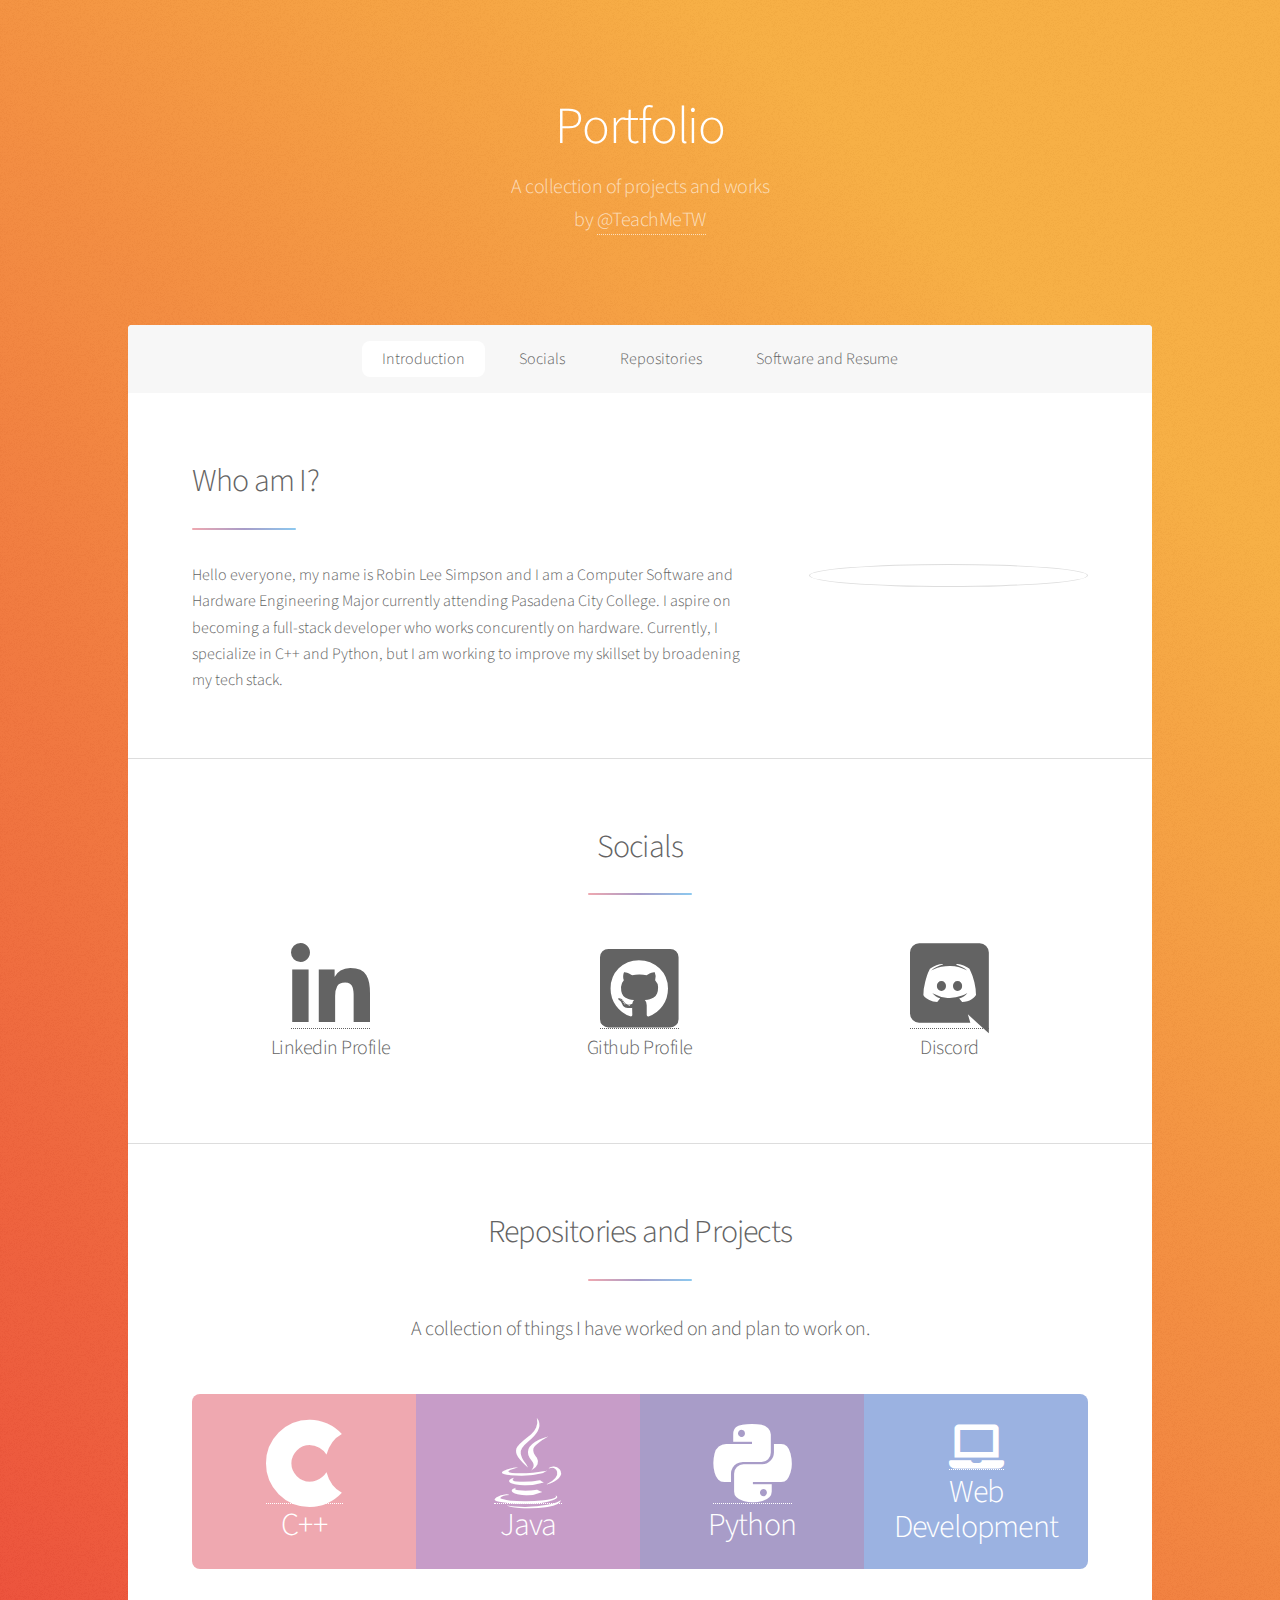
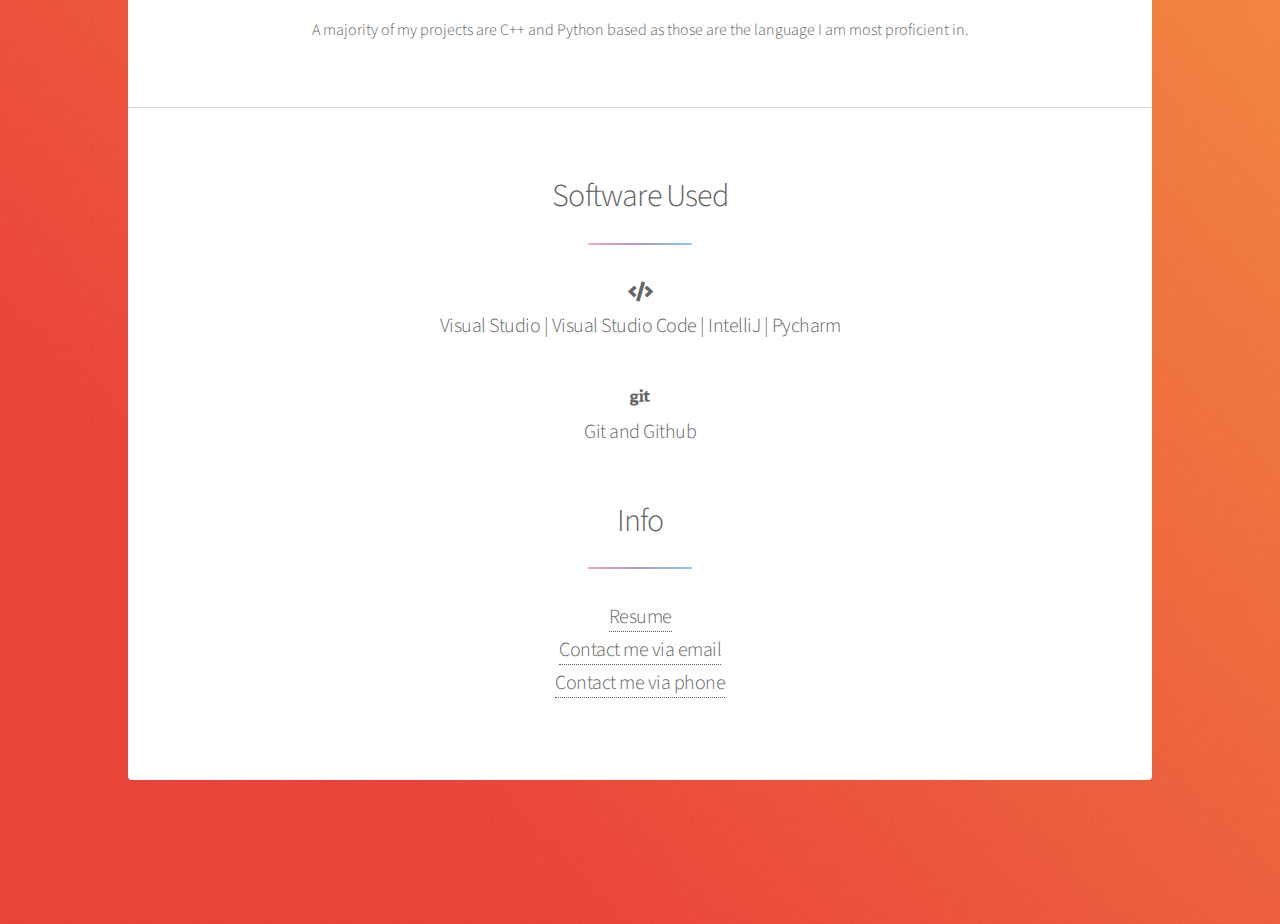
==== index.html @ 3f2666a8 "Fixed res" ====
<!DOCTYPE HTML>
<!-- 
	Code template by HTML5UP, updated by TeachMeTW
-->
<html>
	<head>
		<title>Portfolio by @TeachMeTW</title>
		<meta charset="utf-8" />
		<meta name="viewport" content="width=device-width, initial-scale=1, user-scalable=no" />
		<link rel="stylesheet" href="assets/css/main.css" />
		<noscript><link rel="stylesheet" href="assets/css/noscript.css" /></noscript>
	</head>
	<body class="is-preload">

		<!-- Wrapper -->
			<div id="wrapper">

				<!-- Header -->
					<header id="header" class="alt">
						<!--<span class="logo"><img src="images/logo.svg" alt="" /></span>-->
						<h1>Portfolio</h1>
						<p>A collection of projects and works<br />
						by <a href="https://github.com/TeachMeTW">@TeachMeTW</a></p>
					</header>

				<!-- Nav -->
					<nav id="nav">
						<ul>
							<li><a href="#intro" class="active">Introduction</a></li>
							<li><a href="#first">Socials</a></li>
							<li><a href="#second">Repositories</a></li>
							<li><a href="#cta">Software and Resume</a></li>
						</ul>
					</nav>

				<!-- Main -->
					<div id="main">

						<!-- Introduction -->
							<section id="intro" class="main">
								<div class="spotlight">
									<div class="content">
										<header class="major">
											<h2>Who am I?</h2>
										</header>
										<p>Hello everyone, my name is Robin Lee Simpson and I am a Computer Software and Hardware Engineering Major currently attending Pasadena City College. I aspire 
											on becoming a full-stack developer who works concurently on hardware. Currently, I specialize in C++ and Python, but I am working to improve my skillset by broadening my tech stack.
										</p>
									</div>
									<span class="image"><img src="images/pfp.jpg" alt="" /></span>
								</div>
							</section>

						<!-- First Section -->
							<section id="first" class="main special">
								<header class="major">
									<h2>Socials</h2>
								</header>
								<ul class="features">
									<li>
										<a href="https://www.linkedin.com/in/robin-simpson-00620520b/">
										<span class="fab fa-linkedin-in" style="font-size:90px"></span></a>
										<h3>Linkedin Profile</h3>
				
									</li>
									<li>
										<a href="https://github.com/TeachMeTW/">
										<span class="fab fa-github-square" style="font-size:90px"></span></a>
										<h3>Github Profile</h3>
										
									</li>
									<li>
										<a href="https://discord.gg/RAjYrYGfA2">
										<span class="fab fa-discord" style="font-size:90px"></span></a>
										<h3>Discord</h3>
										
									</li>
								</ul>
							</section>

						<!-- Second Section -->
							<section id="second" class="main special">
								<header class="major">
									<h2>Repositories and Projects</h2>
									<p>A collection of things I have worked on and plan to work on.</p>
								</header>
								<ul class="statistics">
									<li class="style1">
										<a href="cp.html">
										<span><i class="fab fa-cuttlefish" style="font-size:90px"></i></span>
										<strong>C++</strong></a>
									</li>
									<li class="style2">
										<a href="java.html">
										<span class="fab fa-java" style="font-size:90px"></span>
										<strong>Java</strong> </a>
									</li>
									<li class="style3">
										<a href="py.html">
										<span class="fab fa-python" style="font-size:90px"></span>
										<strong>Python</strong></a>
									</li>
									<li class="style4">
										<a href="wb.html">
										<span class="icon solid fa-laptop"></span>
										<strong>Web Development</strong></a>
									</li>
								</ul>
								<p class="major">
									A majority of my projects are C++ and Python based as those are the language I am most proficient in.
						
								</p>

							</section>

						<!-- Third Section -->
							<section id="cta" class="main special">
								<header class="major">
									<h2>Software Used</h2>
									<p><i class="fas fa-code"></i> <br>Visual Studio | Visual Studio Code | IntelliJ | Pycharm</p>
									<p><i class="fab fa-git"></i> <br> Git and Github</p>
									
								</header>
								<header class="major">
									<h2>Info</h2>
									<p><a href="assets/res.pdf" download="Resume">Resume</a>
										<br><a href="mailto:srobinlee.teachmetw@gmail.com">Contact me via email</a>
										<br><a href="tel:+18187978710">Contact me via phone</a></p>
								
							
								</header>
							</section>
							

					</div>

				<!-- Footer -->
					<footer id="footer">

					</footer>

			</div>

		<!-- Scripts -->
			<script src="assets/js/jquery.min.js"></script>
			<script src="assets/js/jquery.scrollex.min.js"></script>
			<script src="assets/js/jquery.scrolly.min.js"></script>
			<script src="assets/js/browser.min.js"></script>
			<script src="assets/js/breakpoints.min.js"></script>
			<script src="assets/js/util.js"></script>
			<script src="assets/js/main.js"></script>

	</body>
</html>
---- assets/css/main.css ----
@import url(fontawesome-all.min.css);
@import 'https://fonts.googleapis.com/css?family=Source+Sans+Pro:300,400';

/*
	Stellar by HTML5 UP
	Modified by TeachMeTW
*/

html, body, div, span, applet, object,
iframe, h1, h2, h3, h4, h5, h6, p, blockquote,
pre, a, abbr, acronym, address, big, cite,
code, del, dfn, em, img, ins, kbd, q, s, samp,
small, strike, strong, sub, sup, tt, var, b,
u, i, center, dl, dt, dd, ol, ul, li, fieldset,
form, label, legend, table, caption, tbody,
tfoot, thead, tr, th, td, article, aside,
canvas, details, embed, figure, figcaption,
footer, header, hgroup, menu, nav, output, ruby,
section, summary, time, mark, audio, video {
	margin: 0;
	padding: 0;
	border: 0;
	font-size: 100%;
	font: inherit;
	vertical-align: baseline;}

article, aside, details, figcaption, figure,
footer, header, hgroup, menu, nav, section {
	display: block;}

body {
	line-height: 1;
}

ol, ul {
	list-style: none;
}

blockquote, q {
	quotes: none;
}

	blockquote:before, blockquote:after, q:before, q:after {
		content: '';
		content: none;
	}

table {
	border-collapse: collapse;
	border-spacing: 0;
}

body {
	-webkit-text-size-adjust: none;
}

mark {
	background-color: transparent;
	color: inherit;
}

input::-moz-focus-inner {
	border: 0;
	padding: 0;
}

input, select, textarea {
	-moz-appearance: none;
	-webkit-appearance: none;
	-ms-appearance: none;
	appearance: none;
}

/* Basic */

	@-ms-viewport {
		width: device-width;
	}

	body {
		-ms-overflow-style: scrollbar;
	}

	@media screen and (max-width: 480px) {

		html, body {
			min-width: 320px;
		}

	}

	html {
		box-sizing: border-box;
	}

	*, *:before, *:after {
		box-sizing: inherit;
	}

	body {
		background-color: #935d8c;
		background-image: url("images/overlay.png"), -moz-linear-gradient(45deg, #ef4136 15%, #fbb040 85%);
		background-image: url("images/overlay.png"), -webkit-linear-gradient(45deg, #ef4136 15%, #fbb040 85%);
		background-image: url("images/overlay.png"), -ms-linear-gradient(45deg, #ef4136 15%, #fbb040 85%);
		background-image: url("images/overlay.png"), linear-gradient(45deg, #ef4136 15%, #fbb040 85%);
	}

		body.is-preload *, body.is-preload *:before, body.is-preload *:after {
			-moz-animation: none !important;
			-webkit-animation: none !important;
			-ms-animation: none !important;
			animation: none !important;
			-moz-transition: none !important;
			-webkit-transition: none !important;
			-ms-transition: none !important;
			transition: none !important;
		}

/* Type */

	body {
		background-color: #935d8c;
		color: rgba(255, 255, 255, 0.65);
	}

	body, input, select, textarea {
		font-family: "Source Sans Pro", Helvetica, sans-serif;
		font-size: 17pt;
		font-weight: 300;
		line-height: 1.65;
	}

		@media screen and (max-width: 1680px) {

			body, input, select, textarea {
				font-size: 14pt;
			}

		}

		@media screen and (max-width: 1280px) {

			body, input, select, textarea {
				font-size: 12pt;
			}

		}

		@media screen and (max-width: 360px) {

			body, input, select, textarea {
				font-size: 11pt;
			}

		}

	a {
		-moz-transition: color 0.2s ease, border-bottom 0.2s ease;
		-webkit-transition: color 0.2s ease, border-bottom 0.2s ease;
		-ms-transition: color 0.2s ease, border-bottom 0.2s ease;
		transition: color 0.2s ease, border-bottom 0.2s ease;
		text-decoration: none;
		border-bottom: dotted 1px;
		color: inherit;
	}

		a:hover {
			border-bottom-color: transparent;
		}

	strong, b {
		font-weight: 400;
	}

	em, i {
		font-style: italic;
	}

	p {
		margin: 0 0 2em 0;
	}

		p.content {
			-moz-columns: 20em 2;
			-webkit-columns: 20em 2;
			-ms-columns: 20em 2;
			columns: 20em 2;
			-moz-column-gap: 2em;
			-webkit-column-gap: 2em;
			-ms-column-gap: 2em;
			column-gap: 2em;
			text-align: justify;
		}

	h1, h2, h3, h4, h5, h6 {
		font-weight: 300;
		line-height: 1.5;
		margin: 0 0 0.7em 0;
		letter-spacing: -0.025em;
	}

		h1 a, h2 a, h3 a, h4 a, h5 a, h6 a {
			color: inherit;
			text-decoration: none;
		}

	h1 {
		font-size: 2.5em;
		line-height: 1.2;
	}

	h2 {
		font-size: 1.5em;
	}

	h3 {
		font-size: 1.25em;
	}

	h4 {
		font-size: 1.1em;
	}

	h5 {
		font-size: 0.9em;
	}

	h6 {
		font-size: 0.7em;
	}

	@media screen and (max-width: 736px) {

		h1 {
			font-size: 2em;
		}

	}

	sub {
		font-size: 0.8em;
		position: relative;
		top: 0.5em;
	}

	sup {
		font-size: 0.8em;
		position: relative;
		top: -0.5em;
	}

	blockquote {
		border-left: solid 4px;
		font-style: italic;
		margin: 0 0 2em 0;
		padding: 0.5em 0 0.5em 2em;
	}

	code {
		border-radius: 8px;
		border: solid 1px;
		font-family: "Courier New", monospace;
		font-size: 0.9em;
		margin: 0 0.25em;
		padding: 0.25em 0.65em;
	}

	pre {
		-webkit-overflow-scrolling: touch;
		font-family: "Courier New", monospace;
		font-size: 0.9em;
		margin: 0 0 2em 0;
	}

		pre code {
			display: block;
			line-height: 1.75;
			padding: 1em 1.5em;
			overflow-x: auto;
		}

	hr {
		border: 0;
		border-bottom: solid 1px;
		margin: 2em 0;
	}

		hr.major {
			margin: 3em 0;
		}

	.align-left {
		text-align: left;
	}

	.align-center {
		text-align: center;
	}

	.align-right {
		text-align: right;
	}

	input, select, textarea {
		color: #ffffff;
	}

	a:hover {
		color: #ffffff;
	}

	strong, b {
		color: #ffffff;
	}

	h1, h2, h3, h4, h5, h6 {
		color: #ffffff;
	}

	blockquote {
		border-left-color: rgba(255, 255, 255, 0.35);
	}

	code {
		background: rgba(255, 255, 255, 0.075);
		border-color: rgba(255, 255, 255, 0.35);
	}

	hr {
		border-bottom-color: rgba(255, 255, 255, 0.35);
	}

/* Row */

	.row {
		display: flex;
		flex-wrap: wrap;
		box-sizing: border-box;
		align-items: stretch;
	}

		.row > * {
			box-sizing: border-box;
		}

		.row.gtr-uniform > * > :last-child {
			margin-bottom: 0;
		}

		.row.aln-left {
			justify-content: flex-start;
		}

		.row.aln-center {
			justify-content: center;
		}

		.row.aln-right {
			justify-content: flex-end;
		}

		.row.aln-top {
			align-items: flex-start;
		}

		.row.aln-middle {
			align-items: center;
		}

		.row.aln-bottom {
			align-items: flex-end;
		}

		.row > .imp {
			order: -1;
		}

		.row > .col-1 {
			width: 8.33333%;
		}

		.row > .off-1 {
			margin-left: 8.33333%;
		}

		.row > .col-2 {
			width: 16.66667%;
		}

		.row > .off-2 {
			margin-left: 16.66667%;
		}

		.row > .col-3 {
			width: 25%;
		}

		.row > .off-3 {
			margin-left: 25%;
		}

		.row > .col-4 {
			width: 33.33333%;
		}

		.row > .off-4 {
			margin-left: 33.33333%;
		}

		.row > .col-5 {
			width: 41.66667%;
		}

		.row > .off-5 {
			margin-left: 41.66667%;
		}

		.row > .col-6 {
			width: 50%;
		}

		.row > .off-6 {
			margin-left: 50%;
		}

		.row > .col-7 {
			width: 58.33333%;
		}

		.row > .off-7 {
			margin-left: 58.33333%;
		}

		.row > .col-8 {
			width: 66.66667%;
		}

		.row > .off-8 {
			margin-left: 66.66667%;
		}

		.row > .col-9 {
			width: 75%;
		}

		.row > .off-9 {
			margin-left: 75%;
		}

		.row > .col-10 {
			width: 83.33333%;
		}

		.row > .off-10 {
			margin-left: 83.33333%;
		}

		.row > .col-11 {
			width: 91.66667%;
		}

		.row > .off-11 {
			margin-left: 91.66667%;
		}

		.row > .col-12 {
			width: 100%;
		}

		.row > .off-12 {
			margin-left: 100%;
		}

		.row.gtr-0 {
			margin-top: 0;
			margin-left: 0em;
		}

			.row.gtr-0 > * {
				padding: 0 0 0 0em;
			}

			.row.gtr-0.gtr-uniform {
				margin-top: 0em;
			}

				.row.gtr-0.gtr-uniform > * {
					padding-top: 0em;
				}

		.row.gtr-25 {
			margin-top: 0;
			margin-left: -0.375em;
		}

			.row.gtr-25 > * {
				padding: 0 0 0 0.375em;
			}

			.row.gtr-25.gtr-uniform {
				margin-top: -0.375em;
			}

				.row.gtr-25.gtr-uniform > * {
					padding-top: 0.375em;
				}

		.row.gtr-50 {
			margin-top: 0;
			margin-left: -0.75em;
		}

			.row.gtr-50 > * {
				padding: 0 0 0 0.75em;
			}

			.row.gtr-50.gtr-uniform {
				margin-top: -0.75em;
			}

				.row.gtr-50.gtr-uniform > * {
					padding-top: 0.75em;
				}

		.row {
			margin-top: 0;
			margin-left: -1.5em;
		}

			.row > * {
				padding: 0 0 0 1.5em;
			}

			.row.gtr-uniform {
				margin-top: -1.5em;
			}

				.row.gtr-uniform > * {
					padding-top: 1.5em;
				}

		.row.gtr-150 {
			margin-top: 0;
			margin-left: -2.25em;
		}

			.row.gtr-150 > * {
				padding: 0 0 0 2.25em;
			}

			.row.gtr-150.gtr-uniform {
				margin-top: -2.25em;
			}

				.row.gtr-150.gtr-uniform > * {
					padding-top: 2.25em;
				}

		.row.gtr-200 {
			margin-top: 0;
			margin-left: -3em;
		}

			.row.gtr-200 > * {
				padding: 0 0 0 3em;
			}

			.row.gtr-200.gtr-uniform {
				margin-top: -3em;
			}

				.row.gtr-200.gtr-uniform > * {
					padding-top: 3em;
				}

		@media screen and (max-width: 1680px) {

			.row {
				display: flex;
				flex-wrap: wrap;
				box-sizing: border-box;
				align-items: stretch;
			}

				.row > * {
					box-sizing: border-box;
				}

				.row.gtr-uniform > * > :last-child {
					margin-bottom: 0;
				}

				.row.aln-left {
					justify-content: flex-start;
				}

				.row.aln-center {
					justify-content: center;
				}

				.row.aln-right {
					justify-content: flex-end;
				}

				.row.aln-top {
					align-items: flex-start;
				}

				.row.aln-middle {
					align-items: center;
				}

				.row.aln-bottom {
					align-items: flex-end;
				}

				.row > .imp-xlarge {
					order: -1;
				}

				.row > .col-1-xlarge {
					width: 8.33333%;
				}

				.row > .off-1-xlarge {
					margin-left: 8.33333%;
				}

				.row > .col-2-xlarge {
					width: 16.66667%;
				}

				.row > .off-2-xlarge {
					margin-left: 16.66667%;
				}

				.row > .col-3-xlarge {
					width: 25%;
				}

				.row > .off-3-xlarge {
					margin-left: 25%;
				}

				.row > .col-4-xlarge {
					width: 33.33333%;
				}

				.row > .off-4-xlarge {
					margin-left: 33.33333%;
				}

				.row > .col-5-xlarge {
					width: 41.66667%;
				}

				.row > .off-5-xlarge {
					margin-left: 41.66667%;
				}

				.row > .col-6-xlarge {
					width: 50%;
				}

				.row > .off-6-xlarge {
					margin-left: 50%;
				}

				.row > .col-7-xlarge {
					width: 58.33333%;
				}

				.row > .off-7-xlarge {
					margin-left: 58.33333%;
				}

				.row > .col-8-xlarge {
					width: 66.66667%;
				}

				.row > .off-8-xlarge {
					margin-left: 66.66667%;
				}

				.row > .col-9-xlarge {
					width: 75%;
				}

				.row > .off-9-xlarge {
					margin-left: 75%;
				}

				.row > .col-10-xlarge {
					width: 83.33333%;
				}

				.row > .off-10-xlarge {
					margin-left: 83.33333%;
				}

				.row > .col-11-xlarge {
					width: 91.66667%;
				}

				.row > .off-11-xlarge {
					margin-left: 91.66667%;
				}

				.row > .col-12-xlarge {
					width: 100%;
				}

				.row > .off-12-xlarge {
					margin-left: 100%;
				}

				.row.gtr-0 {
					margin-top: 0;
					margin-left: 0em;
				}

					.row.gtr-0 > * {
						padding: 0 0 0 0em;
					}

					.row.gtr-0.gtr-uniform {
						margin-top: 0em;
					}

						.row.gtr-0.gtr-uniform > * {
							padding-top: 0em;
						}

				.row.gtr-25 {
					margin-top: 0;
					margin-left: -0.375em;
				}

					.row.gtr-25 > * {
						padding: 0 0 0 0.375em;
					}

					.row.gtr-25.gtr-uniform {
						margin-top: -0.375em;
					}

						.row.gtr-25.gtr-uniform > * {
							padding-top: 0.375em;
						}

				.row.gtr-50 {
					margin-top: 0;
					margin-left: -0.75em;
				}

					.row.gtr-50 > * {
						padding: 0 0 0 0.75em;
					}

					.row.gtr-50.gtr-uniform {
						margin-top: -0.75em;
					}

						.row.gtr-50.gtr-uniform > * {
							padding-top: 0.75em;
						}

				.row {
					margin-top: 0;
					margin-left: -1.5em;
				}

					.row > * {
						padding: 0 0 0 1.5em;
					}

					.row.gtr-uniform {
						margin-top: -1.5em;
					}

						.row.gtr-uniform > * {
							padding-top: 1.5em;
						}

				.row.gtr-150 {
					margin-top: 0;
					margin-left: -2.25em;
				}

					.row.gtr-150 > * {
						padding: 0 0 0 2.25em;
					}

					.row.gtr-150.gtr-uniform {
						margin-top: -2.25em;
					}

						.row.gtr-150.gtr-uniform > * {
							padding-top: 2.25em;
						}

				.row.gtr-200 {
					margin-top: 0;
					margin-left: -3em;
				}

					.row.gtr-200 > * {
						padding: 0 0 0 3em;
					}

					.row.gtr-200.gtr-uniform {
						margin-top: -3em;
					}

						.row.gtr-200.gtr-uniform > * {
							padding-top: 3em;
						}

		}

		@media screen and (max-width: 1280px) {

			.row {
				display: flex;
				flex-wrap: wrap;
				box-sizing: border-box;
				align-items: stretch;
			}

				.row > * {
					box-sizing: border-box;
				}

				.row.gtr-uniform > * > :last-child {
					margin-bottom: 0;
				}

				.row.aln-left {
					justify-content: flex-start;
				}

				.row.aln-center {
					justify-content: center;
				}

				.row.aln-right {
					justify-content: flex-end;
				}

				.row.aln-top {
					align-items: flex-start;
				}

				.row.aln-middle {
					align-items: center;
				}

				.row.aln-bottom {
					align-items: flex-end;
				}

				.row > .imp-large {
					order: -1;
				}

				.row > .col-1-large {
					width: 8.33333%;
				}

				.row > .off-1-large {
					margin-left: 8.33333%;
				}

				.row > .col-2-large {
					width: 16.66667%;
				}

				.row > .off-2-large {
					margin-left: 16.66667%;
				}

				.row > .col-3-large {
					width: 25%;
				}

				.row > .off-3-large {
					margin-left: 25%;
				}

				.row > .col-4-large {
					width: 33.33333%;
				}

				.row > .off-4-large {
					margin-left: 33.33333%;
				}

				.row > .col-5-large {
					width: 41.66667%;
				}

				.row > .off-5-large {
					margin-left: 41.66667%;
				}

				.row > .col-6-large {
					width: 50%;
				}

				.row > .off-6-large {
					margin-left: 50%;
				}

				.row > .col-7-large {
					width: 58.33333%;
				}

				.row > .off-7-large {
					margin-left: 58.33333%;
				}

				.row > .col-8-large {
					width: 66.66667%;
				}

				.row > .off-8-large {
					margin-left: 66.66667%;
				}

				.row > .col-9-large {
					width: 75%;
				}

				.row > .off-9-large {
					margin-left: 75%;
				}

				.row > .col-10-large {
					width: 83.33333%;
				}

				.row > .off-10-large {
					margin-left: 83.33333%;
				}

				.row > .col-11-large {
					width: 91.66667%;
				}

				.row > .off-11-large {
					margin-left: 91.66667%;
				}

				.row > .col-12-large {
					width: 100%;
				}

				.row > .off-12-large {
					margin-left: 100%;
				}

				.row.gtr-0 {
					margin-top: 0;
					margin-left: 0em;
				}

					.row.gtr-0 > * {
						padding: 0 0 0 0em;
					}

					.row.gtr-0.gtr-uniform {
						margin-top: 0em;
					}

						.row.gtr-0.gtr-uniform > * {
							padding-top: 0em;
						}

				.row.gtr-25 {
					margin-top: 0;
					margin-left: -0.375em;
				}

					.row.gtr-25 > * {
						padding: 0 0 0 0.375em;
					}

					.row.gtr-25.gtr-uniform {
						margin-top: -0.375em;
					}

						.row.gtr-25.gtr-uniform > * {
							padding-top: 0.375em;
						}

				.row.gtr-50 {
					margin-top: 0;
					margin-left: -0.75em;
				}

					.row.gtr-50 > * {
						padding: 0 0 0 0.75em;
					}

					.row.gtr-50.gtr-uniform {
						margin-top: -0.75em;
					}

						.row.gtr-50.gtr-uniform > * {
							padding-top: 0.75em;
						}

				.row {
					margin-top: 0;
					margin-left: -1.5em;
				}

					.row > * {
						padding: 0 0 0 1.5em;
					}

					.row.gtr-uniform {
						margin-top: -1.5em;
					}

						.row.gtr-uniform > * {
							padding-top: 1.5em;
						}

				.row.gtr-150 {
					margin-top: 0;
					margin-left: -2.25em;
				}

					.row.gtr-150 > * {
						padding: 0 0 0 2.25em;
					}

					.row.gtr-150.gtr-uniform {
						margin-top: -2.25em;
					}

						.row.gtr-150.gtr-uniform > * {
							padding-top: 2.25em;
						}

				.row.gtr-200 {
					margin-top: 0;
					margin-left: -3em;
				}

					.row.gtr-200 > * {
						padding: 0 0 0 3em;
					}

					.row.gtr-200.gtr-uniform {
						margin-top: -3em;
					}

						.row.gtr-200.gtr-uniform > * {
							padding-top: 3em;
						}

		}

		@media screen and (max-width: 980px) {

			.row {
				display: flex;
				flex-wrap: wrap;
				box-sizing: border-box;
				align-items: stretch;
			}

				.row > * {
					box-sizing: border-box;
				}

				.row.gtr-uniform > * > :last-child {
					margin-bottom: 0;
				}

				.row.aln-left {
					justify-content: flex-start;
				}

				.row.aln-center {
					justify-content: center;
				}

				.row.aln-right {
					justify-content: flex-end;
				}

				.row.aln-top {
					align-items: flex-start;
				}

				.row.aln-middle {
					align-items: center;
				}

				.row.aln-bottom {
					align-items: flex-end;
				}

				.row > .imp-medium {
					order: -1;
				}

				.row > .col-1-medium {
					width: 8.33333%;
				}

				.row > .off-1-medium {
					margin-left: 8.33333%;
				}

				.row > .col-2-medium {
					width: 16.66667%;
				}

				.row > .off-2-medium {
					margin-left: 16.66667%;
				}

				.row > .col-3-medium {
					width: 25%;
				}

				.row > .off-3-medium {
					margin-left: 25%;
				}

				.row > .col-4-medium {
					width: 33.33333%;
				}

				.row > .off-4-medium {
					margin-left: 33.33333%;
				}

				.row > .col-5-medium {
					width: 41.66667%;
				}

				.row > .off-5-medium {
					margin-left: 41.66667%;
				}

				.row > .col-6-medium {
					width: 50%;
				}

				.row > .off-6-medium {
					margin-left: 50%;
				}

				.row > .col-7-medium {
					width: 58.33333%;
				}

				.row > .off-7-medium {
					margin-left: 58.33333%;
				}

				.row > .col-8-medium {
					width: 66.66667%;
				}

				.row > .off-8-medium {
					margin-left: 66.66667%;
				}

				.row > .col-9-medium {
					width: 75%;
				}

				.row > .off-9-medium {
					margin-left: 75%;
				}

				.row > .col-10-medium {
					width: 83.33333%;
				}

				.row > .off-10-medium {
					margin-left: 83.33333%;
				}

				.row > .col-11-medium {
					width: 91.66667%;
				}

				.row > .off-11-medium {
					margin-left: 91.66667%;
				}

				.row > .col-12-medium {
					width: 100%;
				}

				.row > .off-12-medium {
					margin-left: 100%;
				}

				.row.gtr-0 {
					margin-top: 0;
					margin-left: 0em;
				}

					.row.gtr-0 > * {
						padding: 0 0 0 0em;
					}

					.row.gtr-0.gtr-uniform {
						margin-top: 0em;
					}

						.row.gtr-0.gtr-uniform > * {
							padding-top: 0em;
						}

				.row.gtr-25 {
					margin-top: 0;
					margin-left: -0.375em;
				}

					.row.gtr-25 > * {
						padding: 0 0 0 0.375em;
					}

					.row.gtr-25.gtr-uniform {
						margin-top: -0.375em;
					}

						.row.gtr-25.gtr-uniform > * {
							padding-top: 0.375em;
						}

				.row.gtr-50 {
					margin-top: 0;
					margin-left: -0.75em;
				}

					.row.gtr-50 > * {
						padding: 0 0 0 0.75em;
					}

					.row.gtr-50.gtr-uniform {
						margin-top: -0.75em;
					}

						.row.gtr-50.gtr-uniform > * {
							padding-top: 0.75em;
						}

				.row {
					margin-top: 0;
					margin-left: -1.5em;
				}

					.row > * {
						padding: 0 0 0 1.5em;
					}

					.row.gtr-uniform {
						margin-top: -1.5em;
					}

						.row.gtr-uniform > * {
							padding-top: 1.5em;
						}

				.row.gtr-150 {
					margin-top: 0;
					margin-left: -2.25em;
				}

					.row.gtr-150 > * {
						padding: 0 0 0 2.25em;
					}

					.row.gtr-150.gtr-uniform {
						margin-top: -2.25em;
					}

						.row.gtr-150.gtr-uniform > * {
							padding-top: 2.25em;
						}

				.row.gtr-200 {
					margin-top: 0;
					margin-left: -3em;
				}

					.row.gtr-200 > * {
						padding: 0 0 0 3em;
					}

					.row.gtr-200.gtr-uniform {
						margin-top: -3em;
					}

						.row.gtr-200.gtr-uniform > * {
							padding-top: 3em;
						}

		}

		@media screen and (max-width: 736px) {

			.row {
				display: flex;
				flex-wrap: wrap;
				box-sizing: border-box;
				align-items: stretch;
			}

				.row > * {
					box-sizing: border-box;
				}

				.row.gtr-uniform > * > :last-child {
					margin-bottom: 0;
				}

				.row.aln-left {
					justify-content: flex-start;
				}

				.row.aln-center {
					justify-content: center;
				}

				.row.aln-right {
					justify-content: flex-end;
				}

				.row.aln-top {
					align-items: flex-start;
				}

				.row.aln-middle {
					align-items: center;
				}

				.row.aln-bottom {
					align-items: flex-end;
				}

				.row > .imp-small {
					order: -1;
				}

				.row > .col-1-small {
					width: 8.33333%;
				}

				.row > .off-1-small {
					margin-left: 8.33333%;
				}

				.row > .col-2-small {
					width: 16.66667%;
				}

				.row > .off-2-small {
					margin-left: 16.66667%;
				}

				.row > .col-3-small {
					width: 25%;
				}

				.row > .off-3-small {
					margin-left: 25%;
				}

				.row > .col-4-small {
					width: 33.33333%;
				}

				.row > .off-4-small {
					margin-left: 33.33333%;
				}

				.row > .col-5-small {
					width: 41.66667%;
				}

				.row > .off-5-small {
					margin-left: 41.66667%;
				}

				.row > .col-6-small {
					width: 50%;
				}

				.row > .off-6-small {
					margin-left: 50%;
				}

				.row > .col-7-small {
					width: 58.33333%;
				}

				.row > .off-7-small {
					margin-left: 58.33333%;
				}

				.row > .col-8-small {
					width: 66.66667%;
				}

				.row > .off-8-small {
					margin-left: 66.66667%;
				}

				.row > .col-9-small {
					width: 75%;
				}

				.row > .off-9-small {
					margin-left: 75%;
				}

				.row > .col-10-small {
					width: 83.33333%;
				}

				.row > .off-10-small {
					margin-left: 83.33333%;
				}

				.row > .col-11-small {
					width: 91.66667%;
				}

				.row > .off-11-small {
					margin-left: 91.66667%;
				}

				.row > .col-12-small {
					width: 100%;
				}

				.row > .off-12-small {
					margin-left: 100%;
				}

				.row.gtr-0 {
					margin-top: 0;
					margin-left: 0em;
				}

					.row.gtr-0 > * {
						padding: 0 0 0 0em;
					}

					.row.gtr-0.gtr-uniform {
						margin-top: 0em;
					}

						.row.gtr-0.gtr-uniform > * {
							padding-top: 0em;
						}

				.row.gtr-25 {
					margin-top: 0;
					margin-left: -0.25em;
				}

					.row.gtr-25 > * {
						padding: 0 0 0 0.25em;
					}

					.row.gtr-25.gtr-uniform {
						margin-top: -0.25em;
					}

						.row.gtr-25.gtr-uniform > * {
							padding-top: 0.25em;
						}

				.row.gtr-50 {
					margin-top: 0;
					margin-left: -0.5em;
				}

					.row.gtr-50 > * {
						padding: 0 0 0 0.5em;
					}

					.row.gtr-50.gtr-uniform {
						margin-top: -0.5em;
					}

						.row.gtr-50.gtr-uniform > * {
							padding-top: 0.5em;
						}

				.row {
					margin-top: 0;
					margin-left: -1em;
				}

					.row > * {
						padding: 0 0 0 1em;
					}

					.row.gtr-uniform {
						margin-top: -1em;
					}

						.row.gtr-uniform > * {
							padding-top: 1em;
						}

				.row.gtr-150 {
					margin-top: 0;
					margin-left: -1.5em;
				}

					.row.gtr-150 > * {
						padding: 0 0 0 1.5em;
					}

					.row.gtr-150.gtr-uniform {
						margin-top: -1.5em;
					}

						.row.gtr-150.gtr-uniform > * {
							padding-top: 1.5em;
						}

				.row.gtr-200 {
					margin-top: 0;
					margin-left: -2em;
				}

					.row.gtr-200 > * {
						padding: 0 0 0 2em;
					}

					.row.gtr-200.gtr-uniform {
						margin-top: -2em;
					}

						.row.gtr-200.gtr-uniform > * {
							padding-top: 2em;
						}

		}

		@media screen and (max-width: 480px) {

			.row {
				display: flex;
				flex-wrap: wrap;
				box-sizing: border-box;
				align-items: stretch;
			}

				.row > * {
					box-sizing: border-box;
				}

				.row.gtr-uniform > * > :last-child {
					margin-bottom: 0;
				}

				.row.aln-left {
					justify-content: flex-start;
				}

				.row.aln-center {
					justify-content: center;
				}

				.row.aln-right {
					justify-content: flex-end;
				}

				.row.aln-top {
					align-items: flex-start;
				}

				.row.aln-middle {
					align-items: center;
				}

				.row.aln-bottom {
					align-items: flex-end;
				}

				.row > .imp-xsmall {
					order: -1;
				}

				.row > .col-1-xsmall {
					width: 8.33333%;
				}

				.row > .off-1-xsmall {
					margin-left: 8.33333%;
				}

				.row > .col-2-xsmall {
					width: 16.66667%;
				}

				.row > .off-2-xsmall {
					margin-left: 16.66667%;
				}

				.row > .col-3-xsmall {
					width: 25%;
				}

				.row > .off-3-xsmall {
					margin-left: 25%;
				}

				.row > .col-4-xsmall {
					width: 33.33333%;
				}

				.row > .off-4-xsmall {
					margin-left: 33.33333%;
				}

				.row > .col-5-xsmall {
					width: 41.66667%;
				}

				.row > .off-5-xsmall {
					margin-left: 41.66667%;
				}

				.row > .col-6-xsmall {
					width: 50%;
				}

				.row > .off-6-xsmall {
					margin-left: 50%;
				}

				.row > .col-7-xsmall {
					width: 58.33333%;
				}

				.row > .off-7-xsmall {
					margin-left: 58.33333%;
				}

				.row > .col-8-xsmall {
					width: 66.66667%;
				}

				.row > .off-8-xsmall {
					margin-left: 66.66667%;
				}

				.row > .col-9-xsmall {
					width: 75%;
				}

				.row > .off-9-xsmall {
					margin-left: 75%;
				}

				.row > .col-10-xsmall {
					width: 83.33333%;
				}

				.row > .off-10-xsmall {
					margin-left: 83.33333%;
				}

				.row > .col-11-xsmall {
					width: 91.66667%;
				}

				.row > .off-11-xsmall {
					margin-left: 91.66667%;
				}

				.row > .col-12-xsmall {
					width: 100%;
				}

				.row > .off-12-xsmall {
					margin-left: 100%;
				}

				.row.gtr-0 {
					margin-top: 0;
					margin-left: 0em;
				}

					.row.gtr-0 > * {
						padding: 0 0 0 0em;
					}

					.row.gtr-0.gtr-uniform {
						margin-top: 0em;
					}

						.row.gtr-0.gtr-uniform > * {
							padding-top: 0em;
						}

				.row.gtr-25 {
					margin-top: 0;
					margin-left: -0.3125em;
				}

					.row.gtr-25 > * {
						padding: 0 0 0 0.3125em;
					}

					.row.gtr-25.gtr-uniform {
						margin-top: -0.3125em;
					}

						.row.gtr-25.gtr-uniform > * {
							padding-top: 0.3125em;
						}

				.row.gtr-50 {
					margin-top: 0;
					margin-left: -0.625em;
				}

					.row.gtr-50 > * {
						padding: 0 0 0 0.625em;
					}

					.row.gtr-50.gtr-uniform {
						margin-top: -0.625em;
					}

						.row.gtr-50.gtr-uniform > * {
							padding-top: 0.625em;
						}

				.row {
					margin-top: 0;
					margin-left: -1.25em;
				}

					.row > * {
						padding: 0 0 0 1.25em;
					}

					.row.gtr-uniform {
						margin-top: -1.25em;
					}

						.row.gtr-uniform > * {
							padding-top: 1.25em;
						}

				.row.gtr-150 {
					margin-top: 0;
					margin-left: -1.875em;
				}

					.row.gtr-150 > * {
						padding: 0 0 0 1.875em;
					}

					.row.gtr-150.gtr-uniform {
						margin-top: -1.875em;
					}

						.row.gtr-150.gtr-uniform > * {
							padding-top: 1.875em;
						}

				.row.gtr-200 {
					margin-top: 0;
					margin-left: -2.5em;
				}

					.row.gtr-200 > * {
						padding: 0 0 0 2.5em;
					}

					.row.gtr-200.gtr-uniform {
						margin-top: -2.5em;
					}

						.row.gtr-200.gtr-uniform > * {
							padding-top: 2.5em;
						}

		}

/* Box */

	.box {
		border-radius: 8px;
		border: solid;
		margin-bottom: 2em;
		padding: 1.5em;
	}

		.box > :last-child,
		.box > :last-child > :last-child,
		.box > :last-child > :last-child > :last-child {
			margin-bottom: 0;
		}

		.box.alt {
			border: 0;
			border-radius: 0;
			padding: 0;
		}

	.box {
		border-color: rgba(255, 255, 255, 0.35);
	}

/* Button */

	input[type="submit"],
	input[type="reset"],
	input[type="button"],
	button,
	.button {
		-moz-appearance: none;
		-webkit-appearance: none;
		-ms-appearance: none;
		appearance: none;
		-moz-transition: background-color 0.2s ease-in-out, color 0.2s ease-in-out;
		-webkit-transition: background-color 0.2s ease-in-out, color 0.2s ease-in-out;
		-ms-transition: background-color 0.2s ease-in-out, color 0.2s ease-in-out;
		transition: background-color 0.2s ease-in-out, color 0.2s ease-in-out;
		border-radius: 8px;
		border: 0;
		cursor: pointer;
		display: inline-block;
		font-weight: 300;
		height: 2.75em;
		line-height: 2.75em;
		min-width: 9.25em;
		padding: 0 1.5em;
		text-align: center;
		text-decoration: none;
		white-space: nowrap;
	}

		input[type="submit"].icon,
		input[type="reset"].icon,
		input[type="button"].icon,
		button.icon,
		.button.icon {
			padding-left: 1.35em;
		}

			input[type="submit"].icon:before,
			input[type="reset"].icon:before,
			input[type="button"].icon:before,
			button.icon:before,
			.button.icon:before {
				margin-right: 0.5em;
			}

		input[type="submit"].fit,
		input[type="reset"].fit,
		input[type="button"].fit,
		button.fit,
		.button.fit {
			width: 100%;
		}

		input[type="submit"].small,
		input[type="reset"].small,
		input[type="button"].small,
		button.small,
		.button.small {
			font-size: 0.8em;
		}

		input[type="submit"].large,
		input[type="reset"].large,
		input[type="button"].large,
		button.large,
		.button.large {
			font-size: 1.35em;
		}

		input[type="submit"].disabled, input[type="submit"]:disabled,
		input[type="reset"].disabled,
		input[type="reset"]:disabled,
		input[type="button"].disabled,
		input[type="button"]:disabled,
		button.disabled,
		button:disabled,
		.button.disabled,
		.button:disabled {
			pointer-events: none;
			opacity: 0.25;
		}

		@media screen and (max-width: 736px) {

			input[type="submit"],
			input[type="reset"],
			input[type="button"],
			button,
			.button {
				min-width: 0;
			}

		}

	input[type="submit"],
	input[type="reset"],
	input[type="button"],
	button,
	.button {
		background-color: transparent;
		box-shadow: inset 0 0 0 1px rgba(255, 255, 255, 0.35);
		color: #ffffff !important;
	}

		input[type="submit"]:hover,
		input[type="reset"]:hover,
		input[type="button"]:hover,
		button:hover,
		.button:hover {
			background-color: rgba(255, 255, 255, 0.075);
		}

		input[type="submit"]:active,
		input[type="reset"]:active,
		input[type="button"]:active,
		button:active,
		.button:active {
			background-color: rgba(255, 255, 255, 0.2);
		}

		input[type="submit"].icon:before,
		input[type="reset"].icon:before,
		input[type="button"].icon:before,
		button.icon:before,
		.button.icon:before {
			color: rgba(255, 255, 255, 0.5);
		}

		input[type="submit"].primary,
		input[type="reset"].primary,
		input[type="button"].primary,
		button.primary,
		.button.primary {
			background-color: #8cc9f0;
			color: #ffffff !important;
			box-shadow: none;
		}

			input[type="submit"].primary:hover,
			input[type="reset"].primary:hover,
			input[type="button"].primary:hover,
			button.primary:hover,
			.button.primary:hover {
				background-color: #9acff2;
			}

			input[type="submit"].primary:active,
			input[type="reset"].primary:active,
			input[type="button"].primary:active,
			button.primary:active,
			.button.primary:active {
				background-color: #7ec3ee;
			}

			input[type="submit"].primary.icon:before,
			input[type="reset"].primary.icon:before,
			input[type="button"].primary.icon:before,
			button.primary.icon:before,
			.button.primary.icon:before {
				color: #ffffff !important;
			}

/* Form */

	form {
		margin: 0 0 2em 0;
	}

	label {
		display: block;
		font-size: 0.9em;
		font-weight: 400;
		margin: 0 0 1em 0;
	}

	input[type="text"],
	input[type="password"],
	input[type="email"],
	select,
	textarea {
		-moz-appearance: none;
		-webkit-appearance: none;
		-ms-appearance: none;
		appearance: none;
		border-radius: 8px;
		border: solid 1px;
		color: inherit;
		display: block;
		outline: 0;
		padding: 0 1em;
		text-decoration: none;
		width: 100%;
	}

		input[type="text"]:invalid,
		input[type="password"]:invalid,
		input[type="email"]:invalid,
		select:invalid,
		textarea:invalid {
			box-shadow: none;
		}

	select {
		background-size: 1.25rem;
		background-repeat: no-repeat;
		background-position: calc(100% - 1rem) center;
		height: 2.75em;
		padding-right: 2.75em;
		text-overflow: ellipsis;
	}

		select:focus::-ms-value {
			background-color: transparent;
		}

		select::-ms-expand {
			display: none;
		}

	input[type="text"],
	input[type="password"],
	input[type="email"],
	select {
		height: 2.75em;
	}

	textarea {
		padding: 0.75em 1em;
	}

	input[type="checkbox"],
	input[type="radio"] {
		-moz-appearance: none;
		-webkit-appearance: none;
		-ms-appearance: none;
		appearance: none;
		display: block;
		float: left;
		margin-right: -2em;
		opacity: 0;
		width: 1em;
		z-index: -1;
	}

		input[type="checkbox"] + label,
		input[type="radio"] + label {
			text-decoration: none;
			cursor: pointer;
			display: inline-block;
			font-size: 1em;
			font-weight: 300;
			padding-left: 2.4em;
			padding-right: 0.75em;
			position: relative;
		}

			input[type="checkbox"] + label:before,
			input[type="radio"] + label:before {
				-moz-osx-font-smoothing: grayscale;
				-webkit-font-smoothing: antialiased;
				display: inline-block;
				font-style: normal;
				font-variant: normal;
				text-rendering: auto;
				line-height: 1;
				text-transform: none !important;
				font-family: 'Font Awesome 5 Free';
				font-weight: 900;
			}

			input[type="checkbox"] + label:before,
			input[type="radio"] + label:before {
				border-radius: 8px;
				border: solid 1px;
				content: '';
				display: inline-block;
				font-size: 0.8em;
				height: 2.0625em;
				left: 0;
				line-height: 2.0625em;
				position: absolute;
				text-align: center;
				top: 0;
				width: 2.0625em;
			}

		input[type="checkbox"]:checked + label:before,
		input[type="radio"]:checked + label:before {
			content: '\f00c';
		}

	input[type="checkbox"] + label:before {
		border-radius: 8px;
	}

	input[type="radio"] + label:before {
		border-radius: 100%;
	}

	::-webkit-input-placeholder {
		opacity: 1.0;
	}

	:-moz-placeholder {
		opacity: 1.0;
	}

	::-moz-placeholder {
		opacity: 1.0;
	}

	:-ms-input-placeholder {
		opacity: 1.0;
	}

	label {
		color: #ffffff;
	}

	input[type="text"],
	input[type="password"],
	input[type="email"],
	select,
	textarea {
		background-color: rgba(255, 255, 255, 0.075);
		border-color: rgba(255, 255, 255, 0.35);
	}

		input[type="text"]:focus,
		input[type="password"]:focus,
		input[type="email"]:focus,
		select:focus,
		textarea:focus {
			border-color: #8cc9f0;
			box-shadow: 0 0 0 1px #8cc9f0;
		}

	select {
		background-image: url("data:image/svg+xml;charset=utf8,%3Csvg xmlns='http://www.w3.org/2000/svg' width='40' height='40' preserveAspectRatio='none' viewBox='0 0 40 40'%3E%3Cpath d='M9.4,12.3l10.4,10.4l10.4-10.4c0.2-0.2,0.5-0.4,0.9-0.4c0.3,0,0.6,0.1,0.9,0.4l3.3,3.3c0.2,0.2,0.4,0.5,0.4,0.9 c0,0.4-0.1,0.6-0.4,0.9L20.7,31.9c-0.2,0.2-0.5,0.4-0.9,0.4c-0.3,0-0.6-0.1-0.9-0.4L4.3,17.3c-0.2-0.2-0.4-0.5-0.4-0.9 c0-0.4,0.1-0.6,0.4-0.9l3.3-3.3c0.2-0.2,0.5-0.4,0.9-0.4S9.1,12.1,9.4,12.3z' fill='rgba(255, 255, 255, 0.35)' /%3E%3C/svg%3E");
	}

		select option {
			color: #ffffff;
			background: #935d8c;
		}

	input[type="checkbox"] + label,
	input[type="radio"] + label {
		color: rgba(255, 255, 255, 0.65);
	}

		input[type="checkbox"] + label:before,
		input[type="radio"] + label:before {
			background: rgba(255, 255, 255, 0.075);
			border-color: rgba(255, 255, 255, 0.35);
		}

	input[type="checkbox"]:checked + label:before,
	input[type="radio"]:checked + label:before {
		background-color: #ffffff;
		border-color: #ffffff;
		color: #935d8c;
	}

	input[type="checkbox"]:focus + label:before,
	input[type="radio"]:focus + label:before {
		border-color: #8cc9f0;
		box-shadow: 0 0 0 1px #8cc9f0;
	}

	::-webkit-input-placeholder {
		color: rgba(255, 255, 255, 0.5) !important;
	}

	:-moz-placeholder {
		color: rgba(255, 255, 255, 0.5) !important;
	}

	::-moz-placeholder {
		color: rgba(255, 255, 255, 0.5) !important;
	}

	:-ms-input-placeholder {
		color: rgba(255, 255, 255, 0.5) !important;
	}

	.formerize-placeholder {
		color: rgba(255, 255, 255, 0.5) !important;
	}

/* Icon */

	.icon {
		text-decoration: none;
		-moz-transition: background-color 0.2s ease-in-out, color 0.2s ease-in-out;
		-webkit-transition: background-color 0.2s ease-in-out, color 0.2s ease-in-out;
		-ms-transition: background-color 0.2s ease-in-out, color 0.2s ease-in-out;
		transition: background-color 0.2s ease-in-out, color 0.2s ease-in-out;
		border-bottom: none;
		position: relative;
	}

		.icon:before {
			-moz-osx-font-smoothing: grayscale;
			-webkit-font-smoothing: antialiased;
			display: inline-block;
			font-style: normal;
			font-variant: normal;
			text-rendering: auto;
			line-height: 1;
			text-transform: none !important;
			font-family: 'Font Awesome 5 Free';
			font-weight: 400;
		}

		.icon > .label {
			display: none;
		}

		.icon:before {
			line-height: solid;
		}

		.icon.solid:before {
			font-weight: 900;
		}

		.icon.brands:before {
			font-family: 'Font Awesome 5 Brands';
		}

		.icon.major {
			border: solid 1px;
			display: inline-block;
			border-radius: 100%;
			padding: 0.65em;
			margin: 0 0 2em 0;
			cursor: default;
		}

			.icon.major:before {
				display: inline-block;
				font-size: 6.25rem;
				width: 2.25em;
				height: 2.25em;
				line-height: 2.2em;
				border-radius: 100%;
				border: solid 1px;
				text-align: center;
			}

		.icon.alt {
			display: inline-block;
			border: solid 1px;
			border-radius: 100%;
		}

			.icon.alt:before {
				display: block;
				font-size: 1.25em;
				width: 2em;
				height: 2em;
				text-align: center;
				line-height: 2em;
			}

		.icon.style1 {
			color: #efa8b0;
		}

		.icon.style2 {
			color: #c79cc8;
		}

		.icon.style3 {
			color: #a89cc8;
		}

		.icon.style4 {
			color: #9bb2e1;
		}

		.icon.style5 {
			color: #8cc9f0;
		}

		@media screen and (max-width: 1680px) {

			.icon.major:before {
				font-size: 5.5rem;
			}

		}

		@media screen and (max-width: 1280px) {

			.icon.major:before {
				font-size: 4.75rem;
			}

		}

		@media screen and (max-width: 736px) {

			.icon.major {
				margin: 0 0 1.5em 0;
				padding: 0.35em;
			}

				.icon.major:before {
					font-size: 3.5rem;
				}

		}

	.icon.major {
		border-color: rgba(255, 255, 255, 0.35);
	}

		.icon.major:before {
			border-color: rgba(255, 255, 255, 0.35);
		}

	.icon.alt {
		border-color: rgba(255, 255, 255, 0.35);
		color: #ffffff;
	}

		.icon.alt:hover {
			background-color: rgba(255, 255, 255, 0.075);
		}

		.icon.alt:active {
			background-color: rgba(255, 255, 255, 0.2);
		}

/* Image */

	.image {
		border-radius: 8px;
		border: 0;
		display: inline-block;
		position: relative;
	}

		.image img {
			border-radius: 8px;
			display: block;
		}

		.image.left, .image.right {
			max-width: 40%;
		}

			.image.left img, .image.right img {
				width: 100%;
			}

		.image.left {
			float: left;
			margin: 0 1.5em 1em 0;
			top: 0.25em;
		}

		.image.right {
			float: right;
			margin: 0 0 1em 1.5em;
			top: 0.25em;
		}

		.image.fit {
			display: block;
			margin: 0 0 2em 0;
			width: 100%;
		}

			.image.fit img {
				width: 100%;
			}

		.image.main {
			display: block;
			margin: 0 0 3em 0;
			width: 100%;
		}

			.image.main img {
				width: 100%;
			}

/* List */

	ol {
		list-style: decimal;
		margin: 0 0 2em 0;
		padding-left: 1.25em;
	}

		ol li {
			padding-left: 0.25em;
		}

	ul {
		list-style: disc;
		margin: 0 0 2em 0;
		padding-left: 1em;
	}

		ul li {
			padding-left: 0.5em;
		}

		ul.alt {
			list-style: none;
			padding-left: 0;
		}

			ul.alt li {
				border-top: solid 1px;
				padding: 0.5em 0;
			}

				ul.alt li:first-child {
					border-top: 0;
					padding-top: 0;
				}

	dl {
		margin: 0 0 2em 0;
	}

		dl dt {
			display: block;
			font-weight: 400;
			margin: 0 0 1em 0;
		}

		dl dd {
			margin-left: 2em;
		}

		dl.alt dt {
			display: block;
			width: 3em;
			margin: 0;
			clear: left;
			float: left;
		}

		dl.alt dd {
			margin: 0 0 0.85em 5.5em;
		}

		dl.alt:after {
			content: '';
			display: block;
			clear: both;
		}

	ul.alt li {
		border-top-color: rgba(255, 255, 255, 0.35);
	}

	dl dt {
		color: #ffffff;
	}

/* Actions */

	ul.actions {
		display: -moz-flex;
		display: -webkit-flex;
		display: -ms-flex;
		display: flex;
		cursor: default;
		list-style: none;
		margin-left: -1em;
		padding-left: 0;
	}

		ul.actions li {
			padding: 0 0 0 1em;
			vertical-align: middle;
		}

		ul.actions.special {
			-moz-justify-content: center;
			-webkit-justify-content: center;
			-ms-justify-content: center;
			justify-content: center;
			width: 100%;
			margin-left: 0;
		}

			ul.actions.special li:first-child {
				padding-left: 0;
			}

		ul.actions.stacked {
			-moz-flex-direction: column;
			-webkit-flex-direction: column;
			-ms-flex-direction: column;
			flex-direction: column;
			margin-left: 0;
		}

			ul.actions.stacked li {
				padding: 1.3em 0 0 0;
			}

				ul.actions.stacked li:first-child {
					padding-top: 0;
				}

		ul.actions.fit {
			width: calc(100% + 1em);
		}

			ul.actions.fit li {
				-moz-flex-grow: 1;
				-webkit-flex-grow: 1;
				-ms-flex-grow: 1;
				flex-grow: 1;
				-moz-flex-shrink: 1;
				-webkit-flex-shrink: 1;
				-ms-flex-shrink: 1;
				flex-shrink: 1;
				width: 100%;
			}

				ul.actions.fit li > * {
					width: 100%;
				}

			ul.actions.fit.stacked {
				width: 100%;
			}

		@media screen and (max-width: 480px) {

			ul.actions:not(.fixed) {
				-moz-flex-direction: column;
				-webkit-flex-direction: column;
				-ms-flex-direction: column;
				flex-direction: column;
				margin-left: 0;
				width: 100% !important;
			}

				ul.actions:not(.fixed) li {
					-moz-flex-grow: 1;
					-webkit-flex-grow: 1;
					-ms-flex-grow: 1;
					flex-grow: 1;
					-moz-flex-shrink: 1;
					-webkit-flex-shrink: 1;
					-ms-flex-shrink: 1;
					flex-shrink: 1;
					padding: 1em 0 0 0;
					text-align: center;
					width: 100%;
				}

					ul.actions:not(.fixed) li > * {
						width: 100%;
					}

					ul.actions:not(.fixed) li:first-child {
						padding-top: 0;
					}

					ul.actions:not(.fixed) li input[type="submit"],
					ul.actions:not(.fixed) li input[type="reset"],
					ul.actions:not(.fixed) li input[type="button"],
					ul.actions:not(.fixed) li button,
					ul.actions:not(.fixed) li .button {
						width: 100%;
					}

						ul.actions:not(.fixed) li input[type="submit"].icon:before,
						ul.actions:not(.fixed) li input[type="reset"].icon:before,
						ul.actions:not(.fixed) li input[type="button"].icon:before,
						ul.actions:not(.fixed) li button.icon:before,
						ul.actions:not(.fixed) li .button.icon:before {
							margin-left: -0.5rem;
						}

		}

/* Icons */

	ul.icons {
		cursor: default;
		list-style: none;
		padding-left: 0;
	}

		ul.icons li {
			display: inline-block;
			padding: 0 0.65em 0 0;
		}

			ul.icons li:last-child {
				padding-right: 0 !important;
			}

/* Section/Article */

	section.special, article.special {
		text-align: center;
	}

	header.major {
		margin-bottom: 3em;
	}

		header.major h2 {
			font-size: 2em;
		}

			header.major h2:after {
				display: block;
				content: '';
				width: 3.25em;
				height: 2px;
				margin: 0.7em 0 1em 0;
				border-radius: 2px;
			}

				section.special header.major h2:after, article.special header.major h2:after {
					margin-left: auto;
					margin-right: auto;
				}

		header.major p {
			font-size: 1.25em;
			letter-spacing: -0.025em;
		}

		header.major.special {
			text-align: center;
		}

			header.major.special h2:after {
				margin-left: auto;
				margin-right: auto;
			}

	footer.major {
		margin-top: 3em;
	}

	@media screen and (max-width: 736px) {

		header.major {
			margin-bottom: 0;
		}

			header.major h2 {
				font-size: 1.5em;
			}

			header.major p {
				font-size: 1em;
				letter-spacing: 0;
			}

				header.major p br {
					display: none;
				}

		footer.major {
			margin-top: 0;
		}

	}

	header.major h2:after {
		background-color: rgba(255, 255, 255, 0.35);
	}

/* Table */

	.table-wrapper {
		-webkit-overflow-scrolling: touch;
		overflow-x: auto;
	}

	table {
		margin: 0 0 2em 0;
		width: 100%;
	}

		table tbody tr {
			border: solid 1px;
			border-left: 0;
			border-right: 0;
		}

		table td {
			padding: 0.75em 0.75em;
		}

		table th {
			font-size: 0.9em;
			font-weight: 400;
			padding: 0 0.75em 0.75em 0.75em;
			text-align: left;
		}

		table thead {
			border-bottom: solid 2px;
		}

		table tfoot {
			border-top: solid 2px;
		}

		table.alt {
			border-collapse: separate;
		}

			table.alt tbody tr td {
				border: solid 1px;
				border-left-width: 0;
				border-top-width: 0;
			}

				table.alt tbody tr td:first-child {
					border-left-width: 1px;
				}

			table.alt tbody tr:first-child td {
				border-top-width: 1px;
			}

			table.alt thead {
				border-bottom: 0;
			}

			table.alt tfoot {
				border-top: 0;
			}

	table tbody tr {
		border-color: rgba(255, 255, 255, 0.35);
	}

		table tbody tr:nth-child(2n + 1) {
			background-color: rgba(255, 255, 255, 0.075);
		}

	table th {
		color: #ffffff;
	}

	table thead {
		border-bottom-color: rgba(255, 255, 255, 0.35);
	}

	table tfoot {
		border-top-color: rgba(255, 255, 255, 0.35);
	}

	table.alt tbody tr td {
		border-color: rgba(255, 255, 255, 0.35);
	}

/* Features */

	.features {
		display: -moz-flex;
		display: -webkit-flex;
		display: -ms-flex;
		display: flex;
		-moz-flex-wrap: wrap;
		-webkit-flex-wrap: wrap;
		-ms-flex-wrap: wrap;
		flex-wrap: wrap;
		-moz-justify-content: center;
		-webkit-justify-content: center;
		-ms-justify-content: center;
		justify-content: center;
		width: calc(100% + 2em);
		margin: 0 0 3em -2em;
		padding: 0;
		list-style: none;
	}

		.features li {
			width: calc(33.33333% - 2em);
			margin-left: 2em;
			margin-top: 3em;
			padding: 0;
		}

			.features li:nth-child(1), .features li:nth-child(2), .features li:nth-child(3) {
				margin-top: 0;
			}

			.features li > :last-child {
				margin-bottom: 0;
			}

		@media screen and (max-width: 980px) {

			.features li {
				width: calc(50% - 2em);
			}

				.features li:nth-child(3) {
					margin-top: 3em;
				}

		}

		@media screen and (max-width: 736px) {

			.features {
				width: 100%;
				margin: 0 0 2em 0;
			}

				.features li {
					width: 100%;
					margin-left: 0;
					margin-top: 2em;
				}

					.features li:nth-child(2), .features li:nth-child(3) {
						margin-top: 2em;
					}

		}

/* Statistics */

	.statistics {
		display: -moz-flex;
		display: -webkit-flex;
		display: -ms-flex;
		display: flex;
		width: 100%;
		margin: 0 0 3em 0;
		padding: 0;
		list-style: none;
		cursor: default;
	}

		.statistics li {
			-moz-flex: 1;
			-webkit-flex: 1;
			-ms-flex: 1;
			flex: 1;
			padding: 1.5em;
			color: #ffffff;
			text-align: center;
		}

			.statistics li.style1 {
				background-color: #efa8b0;
			}

			.statistics li.style2 {
				background-color: #c79cc8;
			}

			.statistics li.style3 {
				background-color: #a89cc8;
			}

			.statistics li.style4 {
				background-color: #9bb2e1;
			}

			.statistics li.style5 {
				background-color: #8cc9f0;
			}

			.statistics li strong, .statistics li b {
				display: block;
				font-size: 2em;
				line-height: 1.1;
				color: inherit !important;
				font-weight: 300;
				letter-spacing: -0.025em;
			}

			.statistics li:first-child {
				border-top-left-radius: 8px;
				border-bottom-left-radius: 8px;
			}

			.statistics li:last-child {
				border-top-right-radius: 8px;
				border-bottom-right-radius: 8px;
			}

			.statistics li .icon {
				display: inline-block;
			}

				.statistics li .icon:before {
					font-size: 2.75rem;
					line-height: 1.3;
				}

		@media screen and (max-width: 980px) {

			.statistics li strong, .statistics li b {
				font-size: 1.5em;
			}

		}

		@media screen and (max-width: 736px) {

			.statistics {
				display: block;
				width: 20em;
				max-width: 100%;
				margin: 0 auto 2em auto;
			}

				.statistics li:first-child {
					border-bottom-left-radius: 0;
					border-top-right-radius: 8px;
				}

				.statistics li:last-child {
					border-top-right-radius: 0;
					border-bottom-left-radius: 8px;
				}

				.statistics li .icon:before {
					font-size: 3.75rem;
				}

				.statistics li strong, .statistics li b {
					font-size: 2.5em;
				}

		}

/* Spotlight */

	.spotlight {
		display: -moz-flex;
		display: -webkit-flex;
		display: -ms-flex;
		display: flex;
		-moz-align-items: center;
		-webkit-align-items: center;
		-ms-align-items: center;
		align-items: center;
		margin: 0 0 2em 0;
	}

		.spotlight .content {
			-moz-flex: 1;
			-webkit-flex: 1;
			-ms-flex: 1;
			flex: 1;
		}

			.spotlight .content > :last-child {
				margin-bottom: 0;
			}

			.spotlight .content header.major {
				margin: 0 0 2em 0;
			}

		.spotlight .image {
			display: inline-block;
			margin-left: 4em;
			padding: 0.65em;
			border-radius: 100%;
			border: solid 1px;
		}

			.spotlight .image img {
				display: block;
				border-radius: 100%;
				width: 16em;
			}

		@media screen and (max-width: 980px) {

			.spotlight {
				-moz-flex-direction: column-reverse;
				-webkit-flex-direction: column-reverse;
				-ms-flex-direction: column-reverse;
				flex-direction: column-reverse;
				text-align: center;
			}

				.spotlight .content {
					-moz-flex: 0 1 auto;
					-webkit-flex: 0 1 auto;
					-ms-flex: 0 1 auto;
					flex: 0 1 auto;
					width: 100%;
				}

					.spotlight .content header.major h2:after {
						margin-left: auto;
						margin-right: auto;
					}

					.spotlight .content .actions {
						-moz-justify-content: center;
						-webkit-justify-content: center;
						-ms-justify-content: center;
						justify-content: center;
						width: calc(100% + 1em);
					}

				.spotlight .image {
					-moz-flex: 0 1 auto;
					-webkit-flex: 0 1 auto;
					-ms-flex: 0 1 auto;
					flex: 0 1 auto;
					margin-left: 0;
					margin-bottom: 2em;
				}

		}

		@media screen and (max-width: 736px) {

			.spotlight .image {
				padding: 0.35em;
			}

				.spotlight .image img {
					width: 12em;
				}

		}

	.spotlight .image {
		border-color: rgba(255, 255, 255, 0.35);
	}

/* Header */

	#header {
		padding: 5em 5em 1em 5em ;
		text-align: center;
	}

		#header h1 {
			margin: 0 0 0.25em 0;
		}

		#header p {
			font-size: 1.25em;
			letter-spacing: -0.025em;
		}

		#header.alt {
			padding: 7em 5em 4em 5em ;
		}

			#header.alt h1 {
				font-size: 3.25em;
			}

			#header.alt > * {
				-moz-transition: opacity 3s ease;
				-webkit-transition: opacity 3s ease;
				-ms-transition: opacity 3s ease;
				transition: opacity 3s ease;
				-moz-transition-delay: 0.5s;
				-webkit-transition-delay: 0.5s;
				-ms-transition-delay: 0.5s;
				transition-delay: 0.5s;
				opacity: 1;
			}

			#header.alt .logo {
				-moz-transition: opacity 1.25s ease, -moz-transform 0.5s ease;
				-webkit-transition: opacity 1.25s ease, -webkit-transform 0.5s ease;
				-ms-transition: opacity 1.25s ease, -ms-transform 0.5s ease;
				transition: opacity 1.25s ease, transform 0.5s ease;
				-moz-transition-delay: 0s;
				-webkit-transition-delay: 0s;
				-ms-transition-delay: 0s;
				transition-delay: 0s;
				display: block;
				margin: 0 0 1.5em 0;
			}

				#header.alt .logo img {
					display: block;
					margin: 0 auto;
					max-width: 75%;
				}

		@media screen and (max-width: 1280px) {

			#header {
				padding: 4em 4em 0.1em 4em ;
			}

				#header.alt {
					padding: 6em 4em 3em 4em ;
				}

		}

		@media screen and (max-width: 980px) {

			#header {
				padding: 4em 3em 0.1em 3em ;
			}

				#header.alt {
					padding: 5em 3em 2em 3em ;
				}

		}

		@media screen and (max-width: 736px) {

			#header {
				padding: 3em 2em 0.1em 2em ;
			}

				#header p {
					font-size: 1em;
					letter-spacing: 0;
				}

					#header p br {
						display: none;
					}

				#header.alt {
					padding: 4em 2em 1em 2em ;
				}

					#header.alt h1 {
						font-size: 2.5em;
					}

		}

		@media screen and (max-width: 480px) {

			#header {
				padding: 3em 1.5em 0.1em 1.5em ;
			}

				#header.alt {
					padding: 4em 1.5em 1em 1.5em ;
				}

		}

		@media screen and (max-width: 360px) {

			#header {
				padding: 2.5em 1em 0.1em 1em ;
			}

				#header.alt {
					padding: 3.5em 1em 0.5em 1em ;
				}

		}

		body.is-preload #header.alt > * {
			opacity: 0;
		}

		body.is-preload #header.alt .logo {
			-moz-transform: scale(0.8) rotate(-30deg);
			-webkit-transform: scale(0.8) rotate(-30deg);
			-ms-transform: scale(0.8) rotate(-30deg);
			transform: scale(0.8) rotate(-30deg);
		}

/* Nav */

	#nav {
		-moz-transition: background-color 0.2s ease, border-top-left-radius 0.2s ease, border-top-right-radius 0.2s ease, padding 0.2s ease;
		-webkit-transition: background-color 0.2s ease, border-top-left-radius 0.2s ease, border-top-right-radius 0.2s ease, padding 0.2s ease;
		-ms-transition: background-color 0.2s ease, border-top-left-radius 0.2s ease, border-top-right-radius 0.2s ease, padding 0.2s ease;
		transition: background-color 0.2s ease, border-top-left-radius 0.2s ease, border-top-right-radius 0.2s ease, padding 0.2s ease;
		background-color: #ffffff;
		color: #636363;
		position: absolute;
		width: 64em;
		max-width: calc(100% - 4em);
		padding: 1em;
		background-color: #f7f7f7;
		border-top-left-radius: 0.25em;
		border-top-right-radius: 0.25em;
		cursor: default;
		text-align: center;
	}

		#nav input, #nav select, #nav textarea {
			color: #636363;
		}

		#nav a:hover {
			color: #636363;
		}

		#nav strong, #nav b {
			color: #636363;
		}

		#nav h1, #nav h2, #nav h3, #nav h4, #nav h5, #nav h6 {
			color: #636363;
		}

		#nav blockquote {
			border-left-color: #dddddd;
		}

		#nav code {
			background: rgba(222, 222, 222, 0.25);
			border-color: #dddddd;
		}

		#nav hr {
			border-bottom-color: #dddddd;
		}

		#nav + #main {
			padding-top: 4.25em;
		}

		#nav ul {
			margin: 0;
			padding: 0;
			list-style: none;
		}

			#nav ul li {
				-moz-transition: margin 0.2s ease;
				-webkit-transition: margin 0.2s ease;
				-ms-transition: margin 0.2s ease;
				transition: margin 0.2s ease;
				display: inline-block;
				margin: 0 0.35em;
				padding: 0;
				vertical-align: middle;
			}

				#nav ul li a {
					-moz-transition: font-size 0.2s ease;
					-webkit-transition: font-size 0.2s ease;
					-ms-transition: font-size 0.2s ease;
					transition: font-size 0.2s ease;
					display: inline-block;
					height: 2.25em;
					line-height: 2.25em;
					padding: 0 1.25em;
					border: 0;
					border-radius: 8px;
					box-shadow: inset 0 0 0 1px transparent;
				}

					#nav ul li a:hover {
						background-color: rgba(222, 222, 222, 0.25);
					}

					#nav ul li a.active {
						background-color: #ffffff;
						box-shadow: none;
					}

		#nav.alt {
			position: fixed;
			top: 0;
			padding: 0.5em 1em;
			background-color: rgba(247, 247, 247, 0.95);
			border-top-left-radius: 0;
			border-top-right-radius: 0;
			z-index: 10000;
		}

			#nav.alt ul li {
				margin: 0 0.175em;
			}

				#nav.alt ul li a {
					font-size: 0.9em;
				}

		@media screen and (max-width: 736px) {

			#nav {
				display: none;
			}

				#nav + #main {
					padding-top: 0;
				}

		}

/* Main */

	#main {
		background-color: #ffffff;
		color: #636363;
		border-radius: 0.25em;
	}

		#main input, #main select, #main textarea {
			color: #636363;
		}

		#main a:hover {
			color: #636363;
		}

		#main strong, #main b {
			color: #636363;
		}

		#main h1, #main h2, #main h3, #main h4, #main h5, #main h6 {
			color: #636363;
		}

		#main blockquote {
			border-left-color: #dddddd;
		}

		#main code {
			background: rgba(222, 222, 222, 0.25);
			border-color: #dddddd;
		}

		#main hr {
			border-bottom-color: #dddddd;
		}

		#main .box {
			border-color: #dddddd;
		}

		#main input[type="submit"],
		#main input[type="reset"],
		#main input[type="button"],
		#main button,
		#main .button {
			background-color: transparent;
			box-shadow: inset 0 0 0 1px #dddddd;
			color: #636363 !important;
		}

			#main input[type="submit"]:hover,
			#main input[type="reset"]:hover,
			#main input[type="button"]:hover,
			#main button:hover,
			#main .button:hover {
				background-color: rgba(222, 222, 222, 0.25);
			}

			#main input[type="submit"]:active,
			#main input[type="reset"]:active,
			#main input[type="button"]:active,
			#main button:active,
			#main .button:active {
				background-color: rgba(222, 222, 222, 0.5);
			}

			#main input[type="submit"].icon:before,
			#main input[type="reset"].icon:before,
			#main input[type="button"].icon:before,
			#main button.icon:before,
			#main .button.icon:before {
				color: rgba(99, 99, 99, 0.25);
			}

			#main input[type="submit"].primary,
			#main input[type="reset"].primary,
			#main input[type="button"].primary,
			#main button.primary,
			#main .button.primary {
				background-color: #8cc9f0;
				color: #ffffff !important;
				box-shadow: none;
			}

				#main input[type="submit"].primary:hover,
				#main input[type="reset"].primary:hover,
				#main input[type="button"].primary:hover,
				#main button.primary:hover,
				#main .button.primary:hover {
					background-color: #9acff2;
				}

				#main input[type="submit"].primary:active,
				#main input[type="reset"].primary:active,
				#main input[type="button"].primary:active,
				#main button.primary:active,
				#main .button.primary:active {
					background-color: #7ec3ee;
				}

				#main input[type="submit"].primary.icon:before,
				#main input[type="reset"].primary.icon:before,
				#main input[type="button"].primary.icon:before,
				#main button.primary.icon:before,
				#main .button.primary.icon:before {
					color: #ffffff !important;
				}

		#main label {
			color: #636363;
		}

		#main input[type="text"],
		#main input[type="password"],
		#main input[type="email"],
		#main select,
		#main textarea {
			background-color: rgba(222, 222, 222, 0.25);
			border-color: #dddddd;
		}

			#main input[type="text"]:focus,
			#main input[type="password"]:focus,
			#main input[type="email"]:focus,
			#main select:focus,
			#main textarea:focus {
				border-color: #8cc9f0;
				box-shadow: 0 0 0 1px #8cc9f0;
			}

		#main select {
			background-image: url("data:image/svg+xml;charset=utf8,%3Csvg xmlns='http://www.w3.org/2000/svg' width='40' height='40' preserveAspectRatio='none' viewBox='0 0 40 40'%3E%3Cpath d='M9.4,12.3l10.4,10.4l10.4-10.4c0.2-0.2,0.5-0.4,0.9-0.4c0.3,0,0.6,0.1,0.9,0.4l3.3,3.3c0.2,0.2,0.4,0.5,0.4,0.9 c0,0.4-0.1,0.6-0.4,0.9L20.7,31.9c-0.2,0.2-0.5,0.4-0.9,0.4c-0.3,0-0.6-0.1-0.9-0.4L4.3,17.3c-0.2-0.2-0.4-0.5-0.4-0.9 c0-0.4,0.1-0.6,0.4-0.9l3.3-3.3c0.2-0.2,0.5-0.4,0.9-0.4S9.1,12.1,9.4,12.3z' fill='%23dddddd' /%3E%3C/svg%3E");
		}

			#main select option {
				color: #636363;
				background: #ffffff;
			}

		#main input[type="checkbox"] + label,
		#main input[type="radio"] + label {
			color: #636363;
		}

			#main input[type="checkbox"] + label:before,
			#main input[type="radio"] + label:before {
				background: rgba(222, 222, 222, 0.25);
				border-color: #dddddd;
			}

		#main input[type="checkbox"]:checked + label:before,
		#main input[type="radio"]:checked + label:before {
			background-color: #636363;
			border-color: #636363;
			color: #ffffff;
		}

		#main input[type="checkbox"]:focus + label:before,
		#main input[type="radio"]:focus + label:before {
			border-color: #8cc9f0;
			box-shadow: 0 0 0 1px #8cc9f0;
		}

		#main ::-webkit-input-placeholder {
			color: rgba(99, 99, 99, 0.25) !important;
		}

		#main :-moz-placeholder {
			color: rgba(99, 99, 99, 0.25) !important;
		}

		#main ::-moz-placeholder {
			color: rgba(99, 99, 99, 0.25) !important;
		}

		#main :-ms-input-placeholder {
			color: rgba(99, 99, 99, 0.25) !important;
		}

		#main .formerize-placeholder {
			color: rgba(99, 99, 99, 0.25) !important;
		}

		#main .icon.major {
			border-color: #dddddd;
		}

			#main .icon.major:before {
				border-color: #dddddd;
			}

		#main .icon.alt {
			border-color: #dddddd;
			color: #636363;
		}

			#main .icon.alt:hover {
				background-color: rgba(222, 222, 222, 0.25);
			}

			#main .icon.alt:active {
				background-color: rgba(222, 222, 222, 0.5);
			}

		#main ul.alt li {
			border-top-color: #dddddd;
		}

		#main dl dt {
			color: #636363;
		}

		#main header.major h2:after {
			background-color: #dddddd;
			background-image: -moz-linear-gradient(90deg, #efa8b0, #a89cc8, #8cc9f0);
			background-image: -webkit-linear-gradient(90deg, #efa8b0, #a89cc8, #8cc9f0);
			background-image: -ms-linear-gradient(90deg, #efa8b0, #a89cc8, #8cc9f0);
			background-image: linear-gradient(90deg, #efa8b0, #a89cc8, #8cc9f0);
		}

		#main table tbody tr {
			border-color: #dddddd;
		}

			#main table tbody tr:nth-child(2n + 1) {
				background-color: rgba(222, 222, 222, 0.25);
			}

		#main table th {
			color: #636363;
		}

		#main table thead {
			border-bottom-color: #dddddd;
		}

		#main table tfoot {
			border-top-color: #dddddd;
		}

		#main table.alt tbody tr td {
			border-color: #dddddd;
		}

		#main .spotlight .image {
			border-color: #dddddd;
		}

		#main > .main {
			padding: 5em 5em 3em 5em ;
			border-top: solid 1px #dddddd;
		}

			#main > .main:first-child {
				border-top: 0;
			}

			#main > .main > .image.main:first-child {
				margin: -5em 0 5em -5em;
				width: calc(100% + 10em);
				border-top-right-radius: 0.25em;
				border-top-left-radius: 0.25em;
				border-bottom-right-radius: 0;
				border-bottom-left-radius: 0;
			}

				#main > .main > .image.main:first-child img {
					border-top-right-radius: 0.25em;
					border-top-left-radius: 0.25em;
					border-bottom-right-radius: 0;
					border-bottom-left-radius: 0;
				}

		@media screen and (max-width: 1280px) {

			#main > .main {
				padding: 4em 4em 2em 4em ;
			}

				#main > .main > .image.main:first-child {
					margin: -4em 0 4em -4em;
					width: calc(100% + 8em);
				}

		}

		@media screen and (max-width: 980px) {

			#main > .main {
				padding: 4em 3em 2em 3em ;
			}

				#main > .main > .image.main:first-child {
					margin: -4em 0 4em -3em;
					width: calc(100% + 6em);
				}

		}

		@media screen and (max-width: 736px) {

			#main > .main {
				padding: 3em 2em 1em 2em ;
			}

				#main > .main > .image.main:first-child {
					margin: -3em 0 2em -2em;
					width: calc(100% + 4em);
				}

		}

		@media screen and (max-width: 480px) {

			#main > .main {
				padding: 3em 1.5em 1em 1.5em ;
			}

				#main > .main > .image.main:first-child {
					margin: -3em 0 1.5em -1.5em;
					width: calc(100% + 3em);
				}

		}

		@media screen and (max-width: 360px) {

			#main {
				border-radius: 0;
			}

				#main > .main {
					padding: 2.5em 1em 0.5em 1em ;
				}

					#main > .main > .image.main:first-child {
						margin: -2.5em 0 1.5em -1em;
						width: calc(100% + 2em);
						border-radius: 0;
					}

						#main > .main > .image.main:first-child img {
							border-radius: 0;
						}

		}

/* Footer */

	#footer {
		display: -moz-flex;
		display: -webkit-flex;
		display: -ms-flex;
		display: flex;
		-moz-flex-wrap: wrap;
		-webkit-flex-wrap: wrap;
		-ms-flex-wrap: wrap;
		flex-wrap: wrap;
		padding: 5em 5em 3em 5em ;
		width: calc(100% + 2em);
		margin: 0 0 3em -2em;
	}

		#footer > * {
			width: calc(50% - 2em);
			margin-left: 2em;
		}

		#footer .copyright {
			width: 100%;
			margin: 2.5em 0 2em 0;
			font-size: 0.8em;
			text-align: center;
		}

		@media screen and (max-width: 1280px) {

			#footer {
				padding: 4em 4em 2em 4em ;
			}

		}

		@media screen and (max-width: 980px) {

			#footer {
				padding: 4em 3em 2em 3em ;
				display: block;
				margin: 0 0 3em 0;
				width: 100%;
			}

				#footer > * {
					width: 100%;
					margin-left: 0;
					margin-bottom: 3em;
				}

				#footer .copyright {
					text-align: left;
				}

		}

		@media screen and (max-width: 736px) {

			#footer {
				padding: 3em 2em 1em 2em ;
			}

		}

		@media screen and (max-width: 480px) {

			#footer {
				padding: 3em 1.5em 1em 1.5em ;
			}

		}

		@media screen and (max-width: 480px) {

			#footer {
				padding: 2.5em 1em 0.5em 1em ;
			}

		}

/* Wrapper */

	#wrapper {
		width: 64em;
		max-width: calc(100% - 4em);
		margin: 0 auto;
	}

		@media screen and (max-width: 480px) {

			#wrapper {
				max-width: calc(100% - 2em);
			}

		}

		@media screen and (max-width: 360px) {

			#wrapper {
				max-width: 100%;
			}

		}
---- assets/css/noscript.css ----
/*
<!-- 
	Code template by HTML5UP, updated by TeachMeTW
-->
*/

/* Header */

	body.is-preload #header.alt > * {
		opacity: 1;
	}

	body.is-preload #header.alt .logo {
		-moz-transform: none;
		-webkit-transform: none;
		-ms-transform: none;
		transform: none;
	}
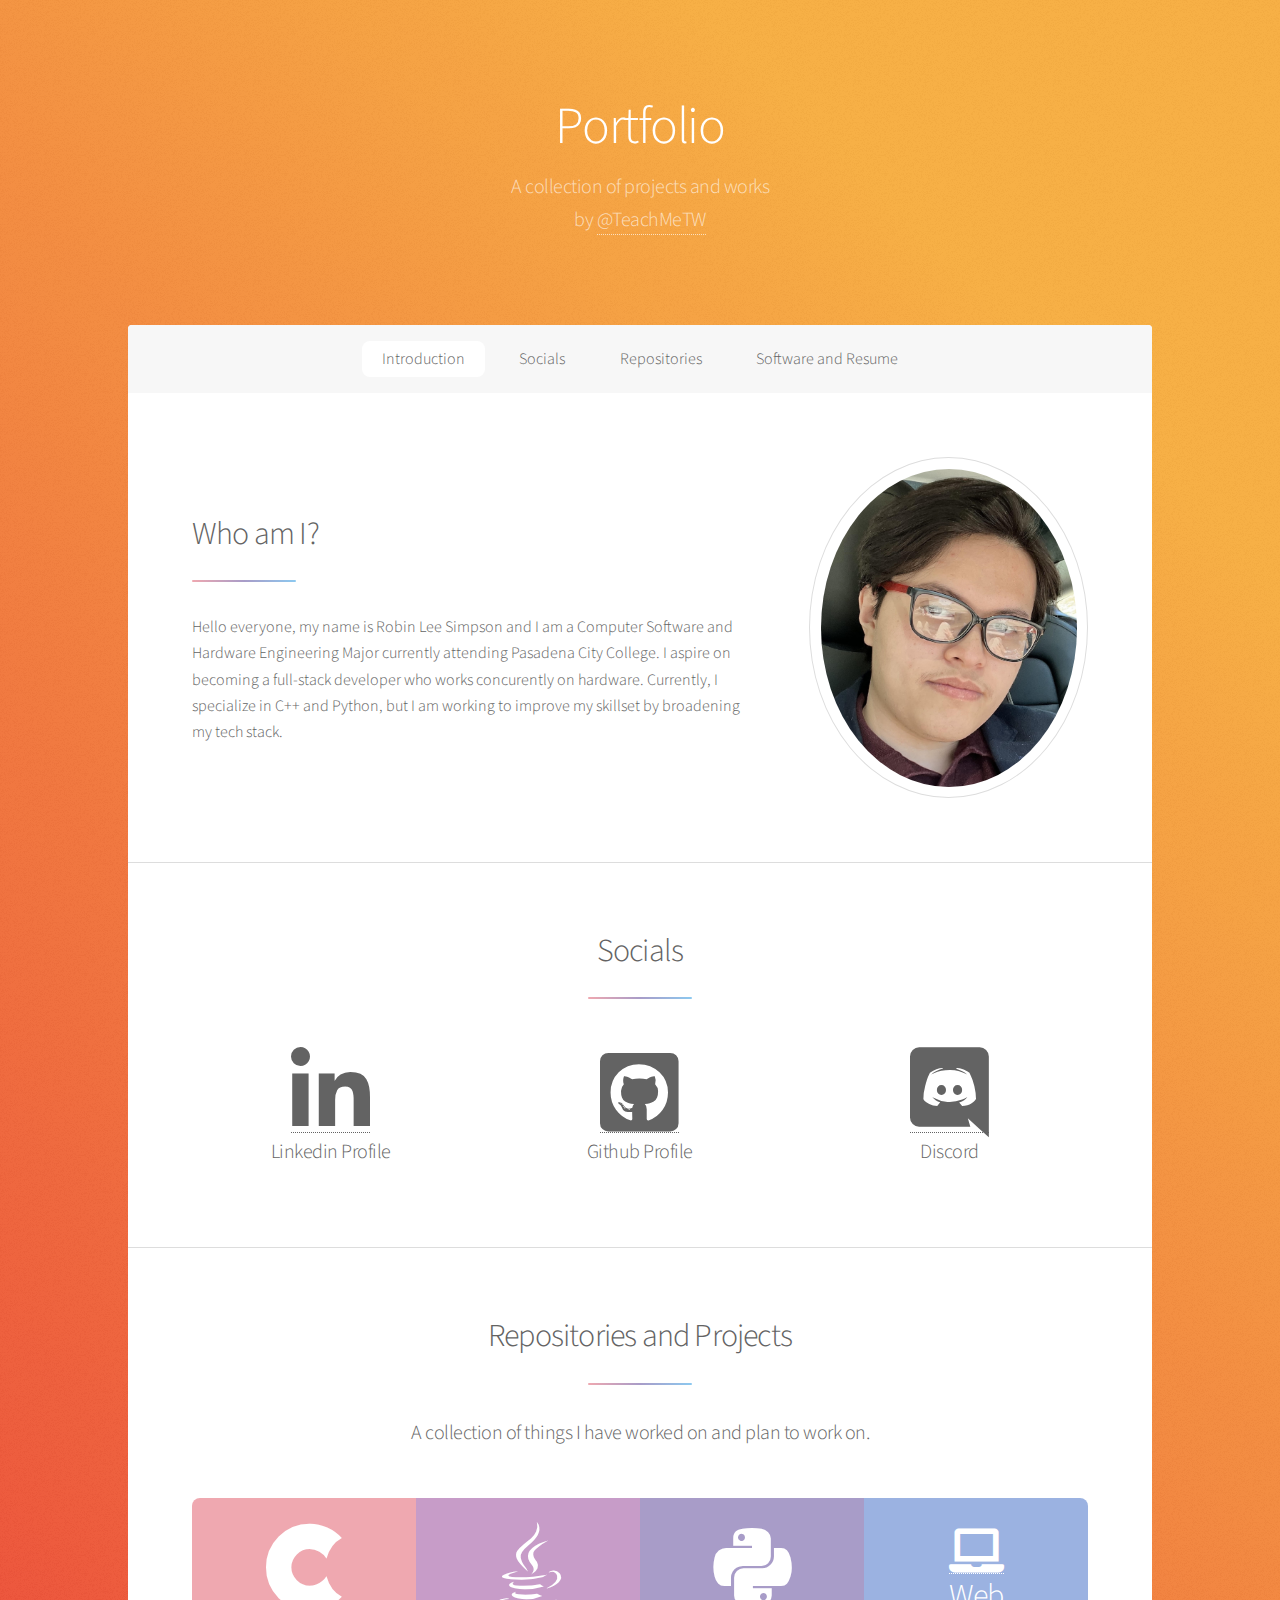
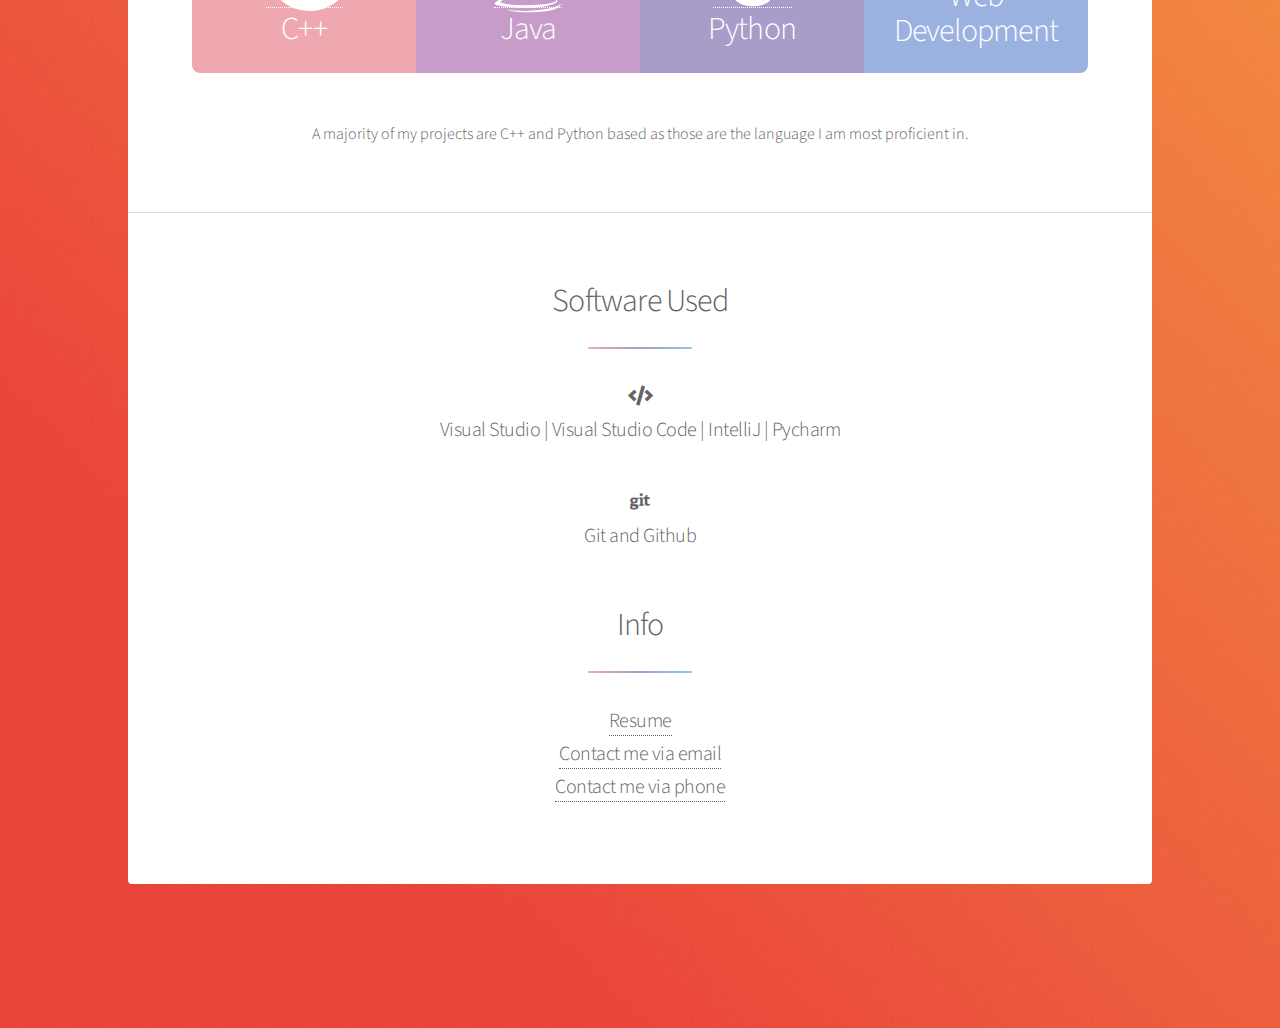
==== commit 2adf7f4f: "Updated photo" ====
--- a/index.html
+++ b/index.html
@@ -47,7 +47,7 @@
 											on becoming a full-stack developer who works concurently on hardware. Currently, I specialize in C++ and Python, but I am working to improve my skillset by broadening my tech stack.
 										</p>
 									</div>
-									<span class="image"><img src="images/pfp.jpg" alt="" /></span>
+									<span class="image"><img src="images/unnamed.jpg" alt="" /></span>
 								</div>
 							</section>
 
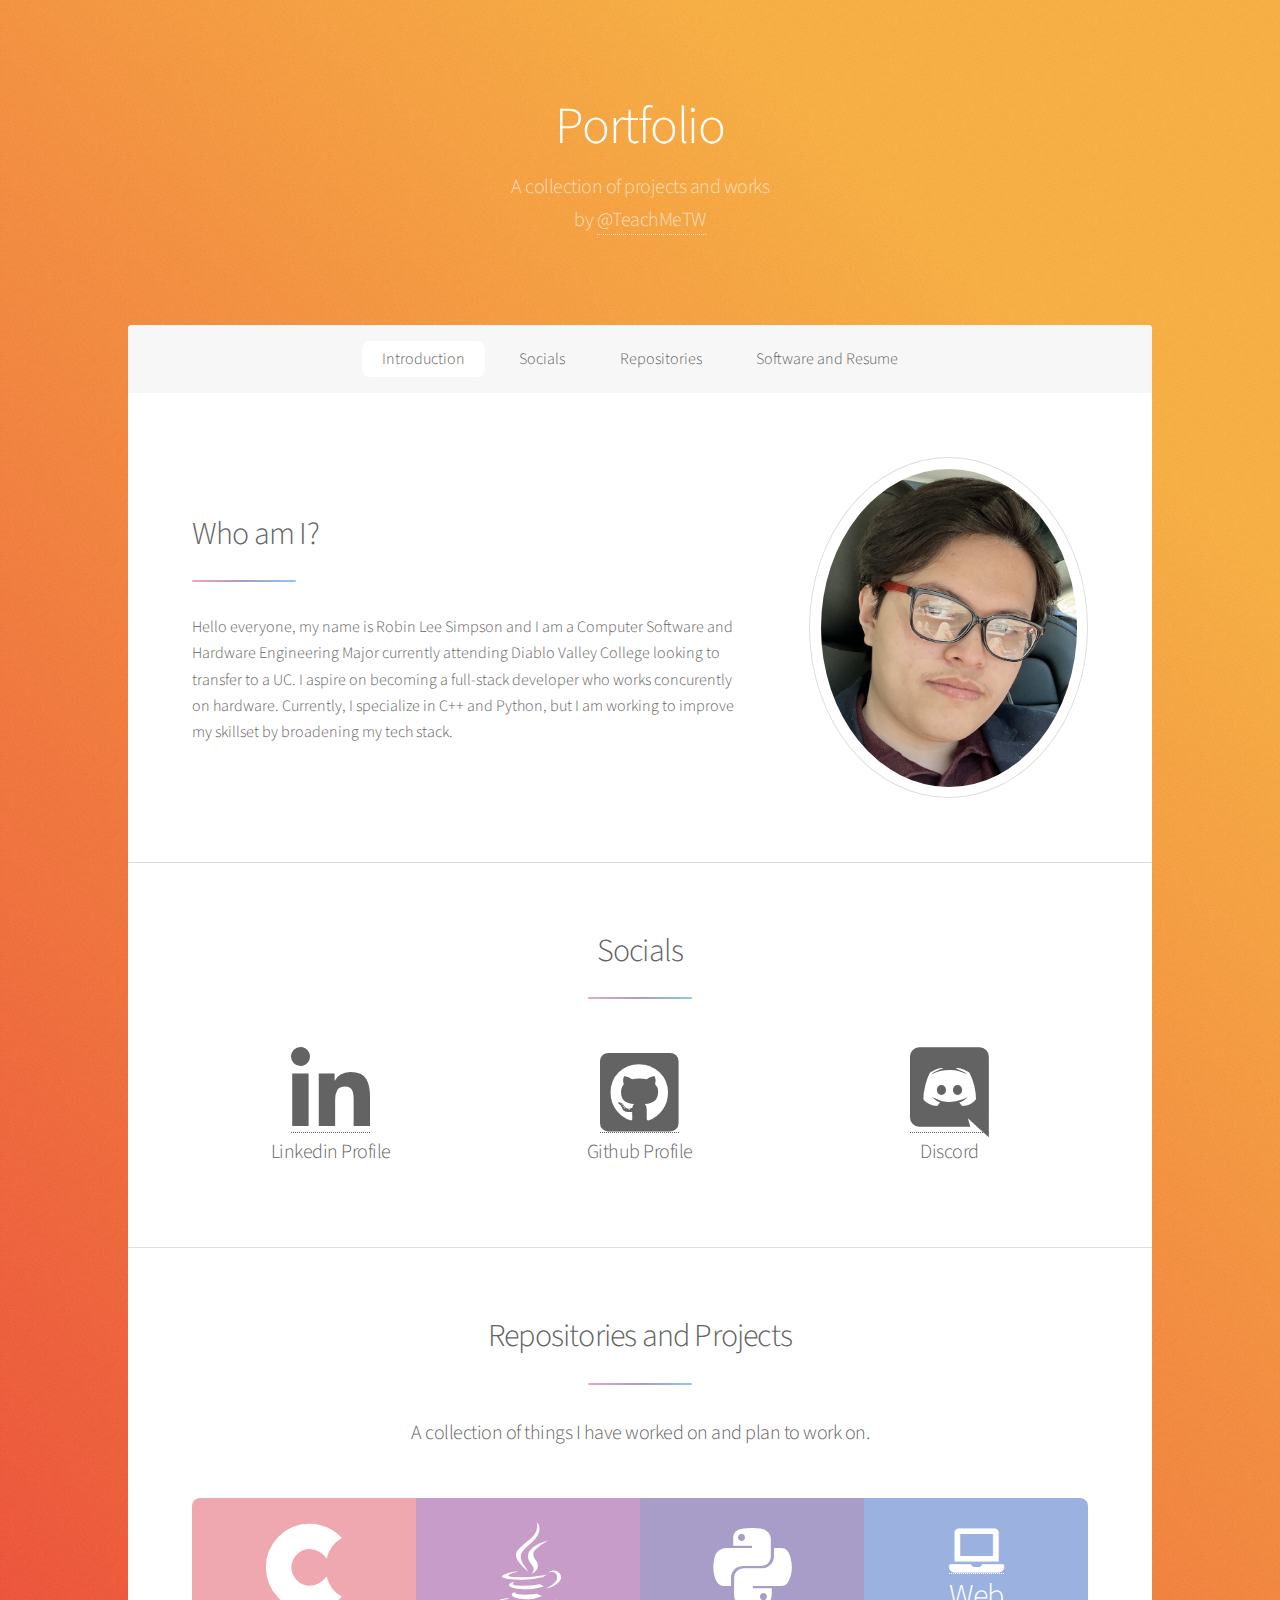
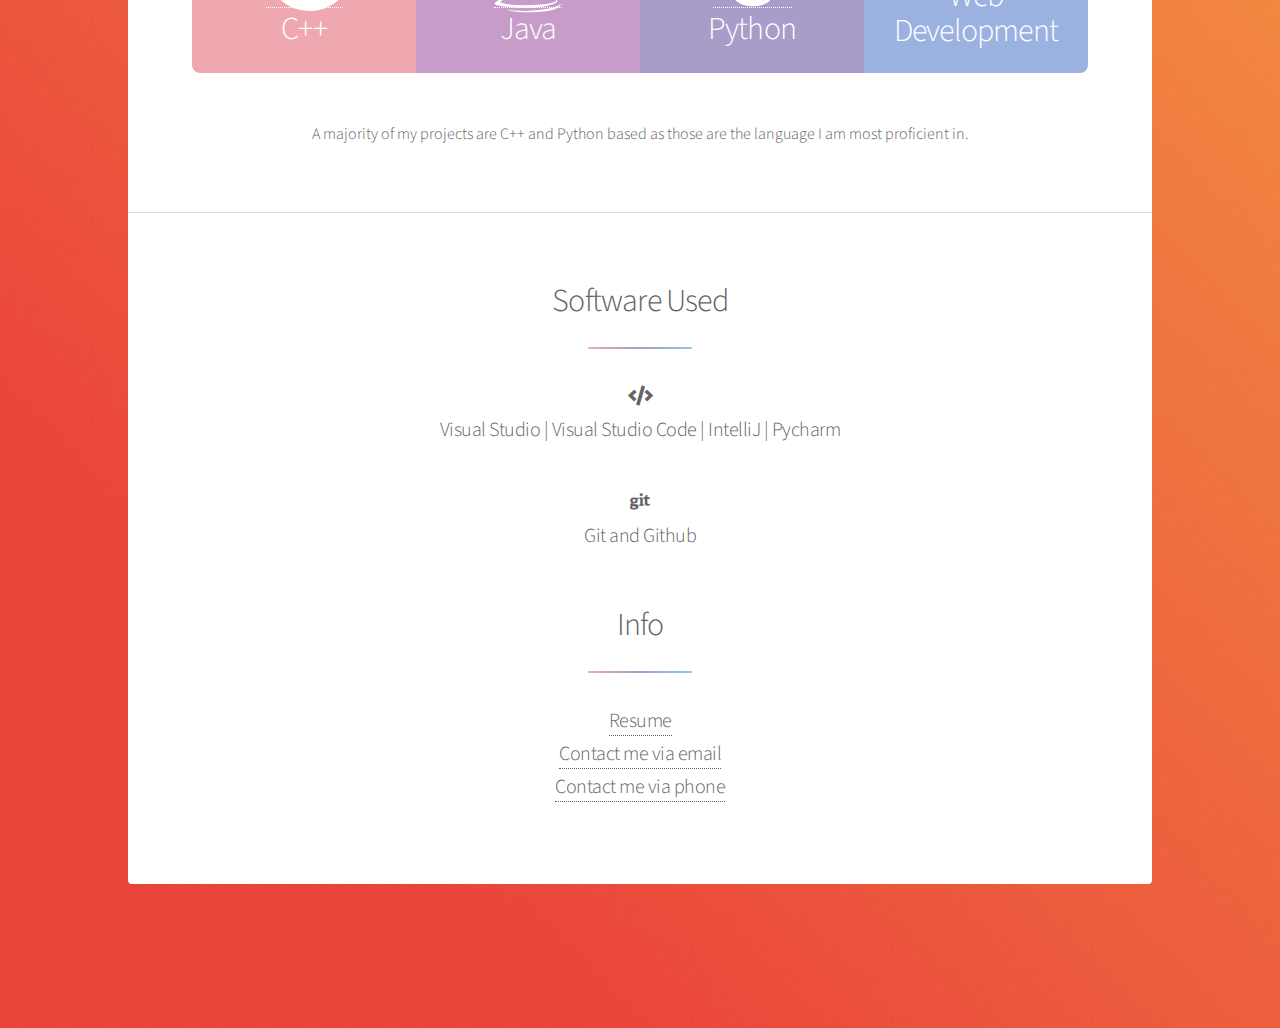
==== commit 817edd1c: "Updated info" ====
--- a/index.html
+++ b/index.html
@@ -43,7 +43,7 @@
 										<header class="major">
 											<h2>Who am I?</h2>
 										</header>
-										<p>Hello everyone, my name is Robin Lee Simpson and I am a Computer Software and Hardware Engineering Major currently attending Pasadena City College. I aspire 
+										<p>Hello everyone, my name is Robin Lee Simpson and I am a Computer Software and Hardware Engineering Major currently attending Diablo Valley College looking to transfer to a UC. I aspire 
 											on becoming a full-stack developer who works concurently on hardware. Currently, I specialize in C++ and Python, but I am working to improve my skillset by broadening my tech stack.
 										</p>
 									</div>
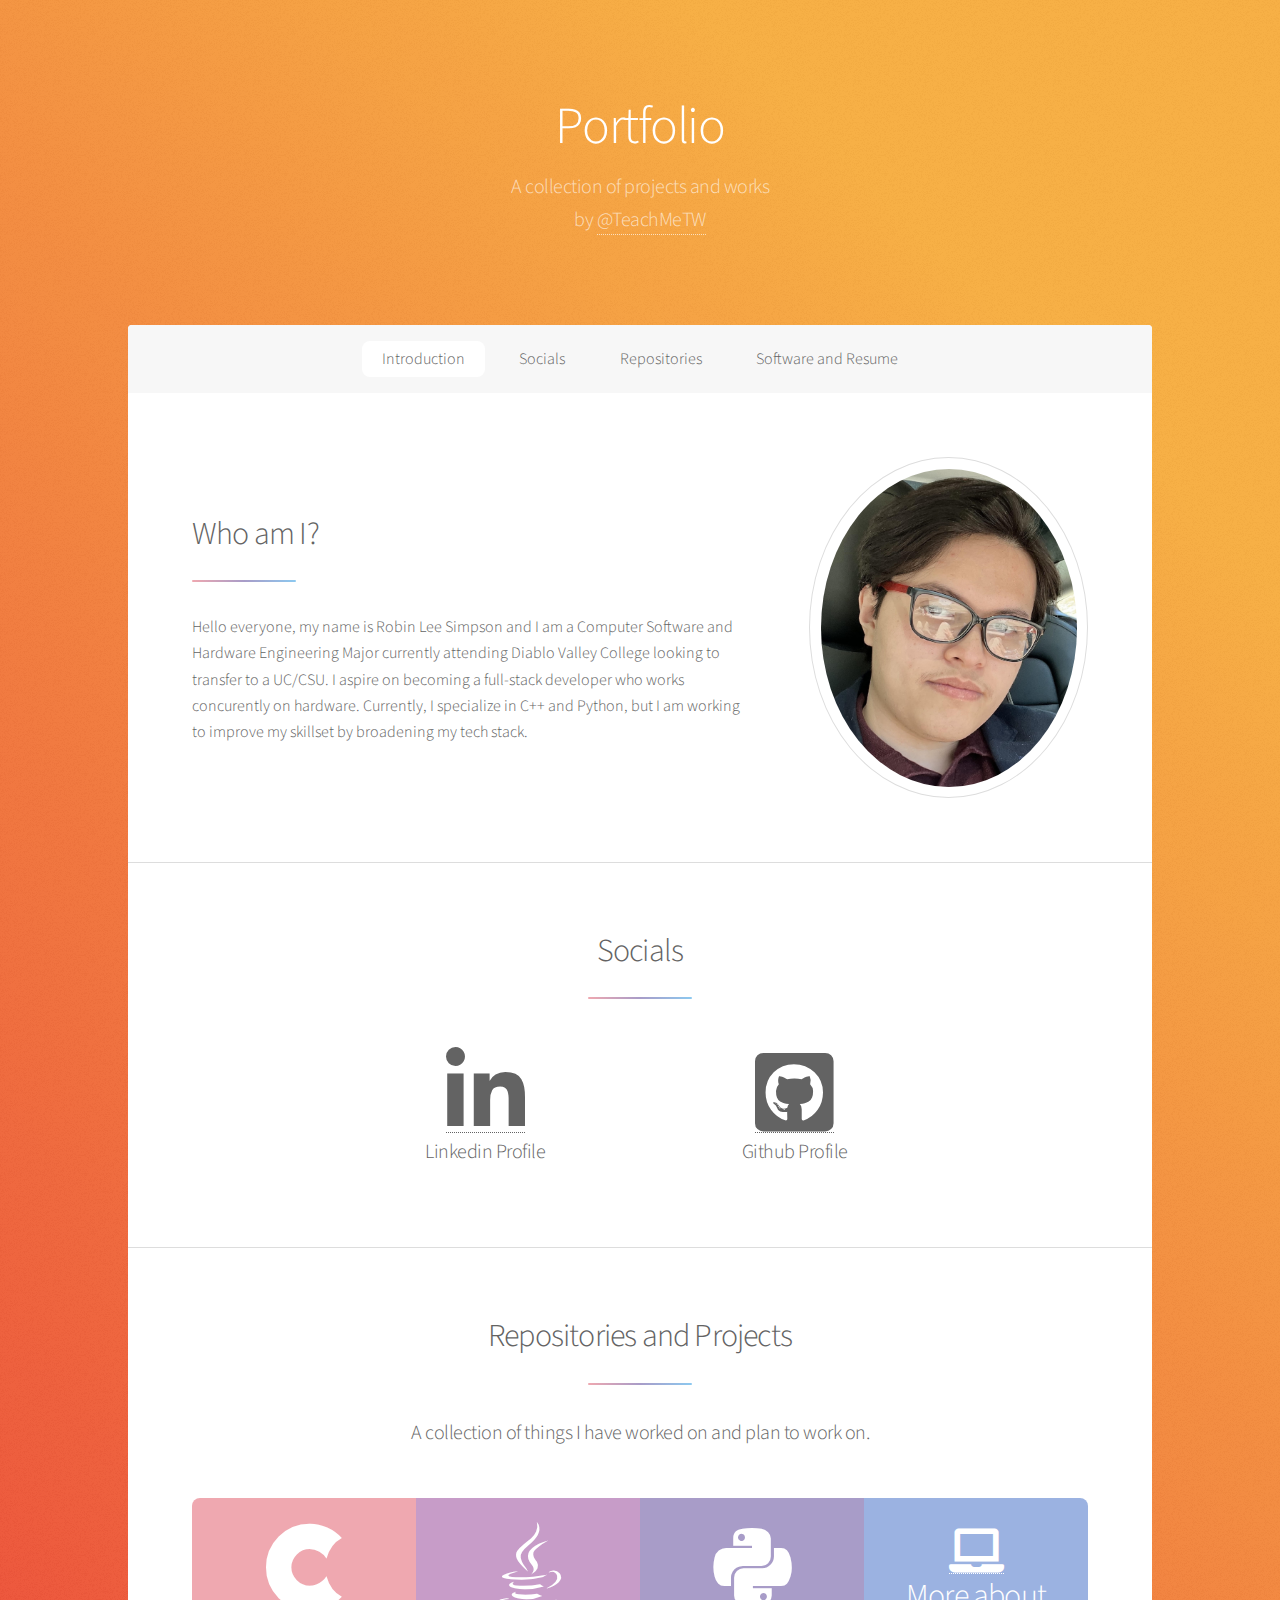
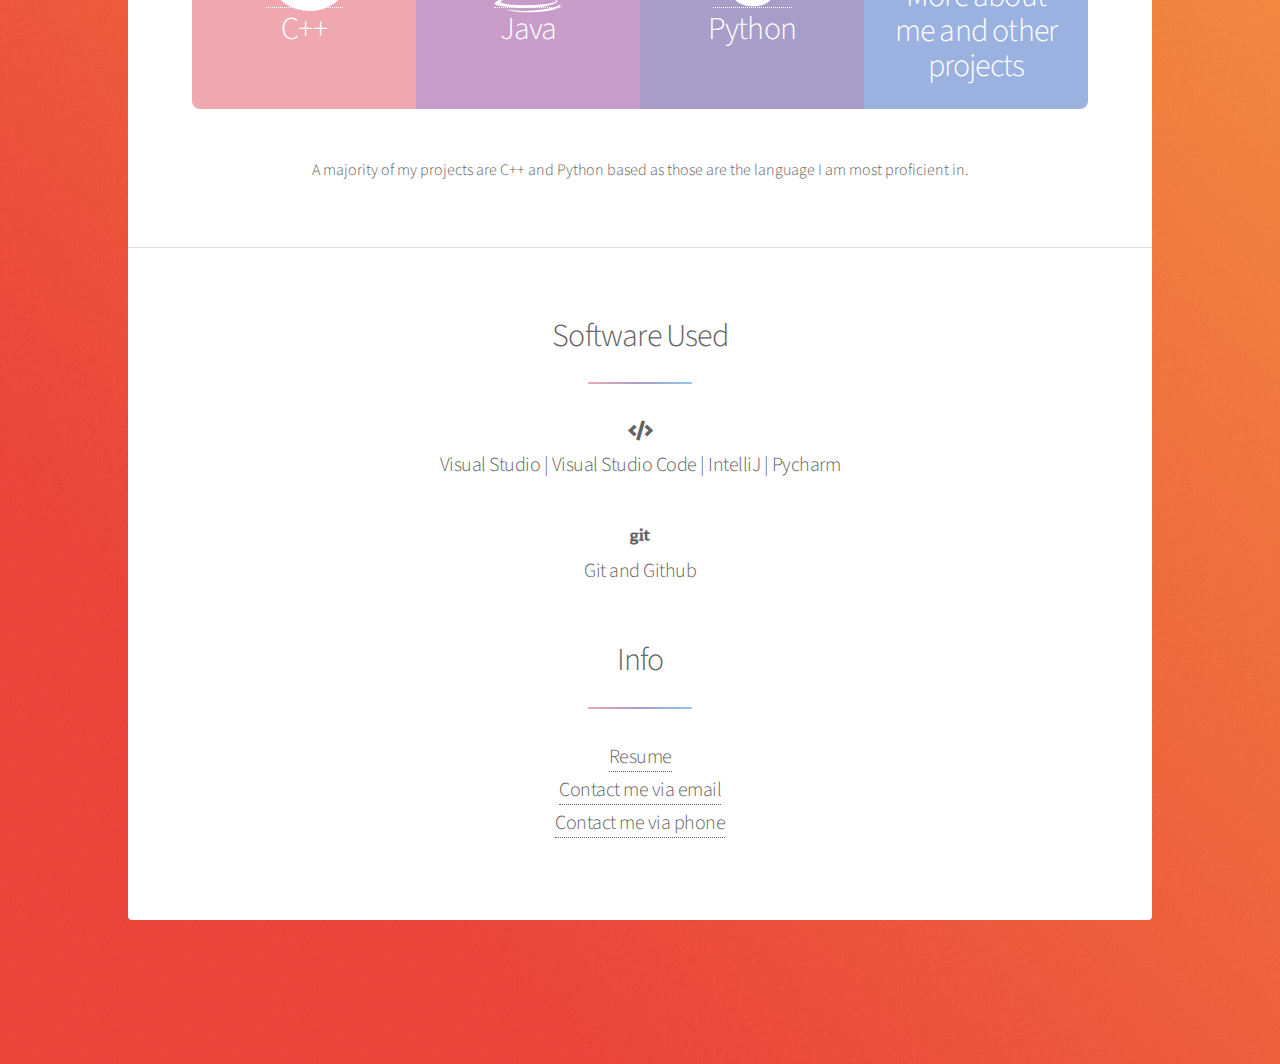
==== commit d26ca064: "Updated my info" ====
--- a/index.html
+++ b/index.html
@@ -43,7 +43,7 @@
 										<header class="major">
 											<h2>Who am I?</h2>
 										</header>
-										<p>Hello everyone, my name is Robin Lee Simpson and I am a Computer Software and Hardware Engineering Major currently attending Diablo Valley College looking to transfer to a UC. I aspire 
+										<p>Hello everyone, my name is Robin Lee Simpson and I am a Computer Software and Hardware Engineering Major currently attending Diablo Valley College looking to transfer to a UC/CSU. I aspire 
 											on becoming a full-stack developer who works concurently on hardware. Currently, I specialize in C++ and Python, but I am working to improve my skillset by broadening my tech stack.
 										</p>
 									</div>
@@ -67,12 +67,6 @@
 										<a href="https://github.com/TeachMeTW/">
 										<span class="fab fa-github-square" style="font-size:90px"></span></a>
 										<h3>Github Profile</h3>
-										
-									</li>
-									<li>
-										<a href="https://discord.gg/RAjYrYGfA2">
-										<span class="fab fa-discord" style="font-size:90px"></span></a>
-										<h3>Discord</h3>
 										
 									</li>
 								</ul>
@@ -103,7 +97,7 @@
 									<li class="style4">
 										<a href="wb.html">
 										<span class="icon solid fa-laptop"></span>
-										<strong>Web Development</strong></a>
+										<strong>More about me and other projects</strong></a>
 									</li>
 								</ul>
 								<p class="major">
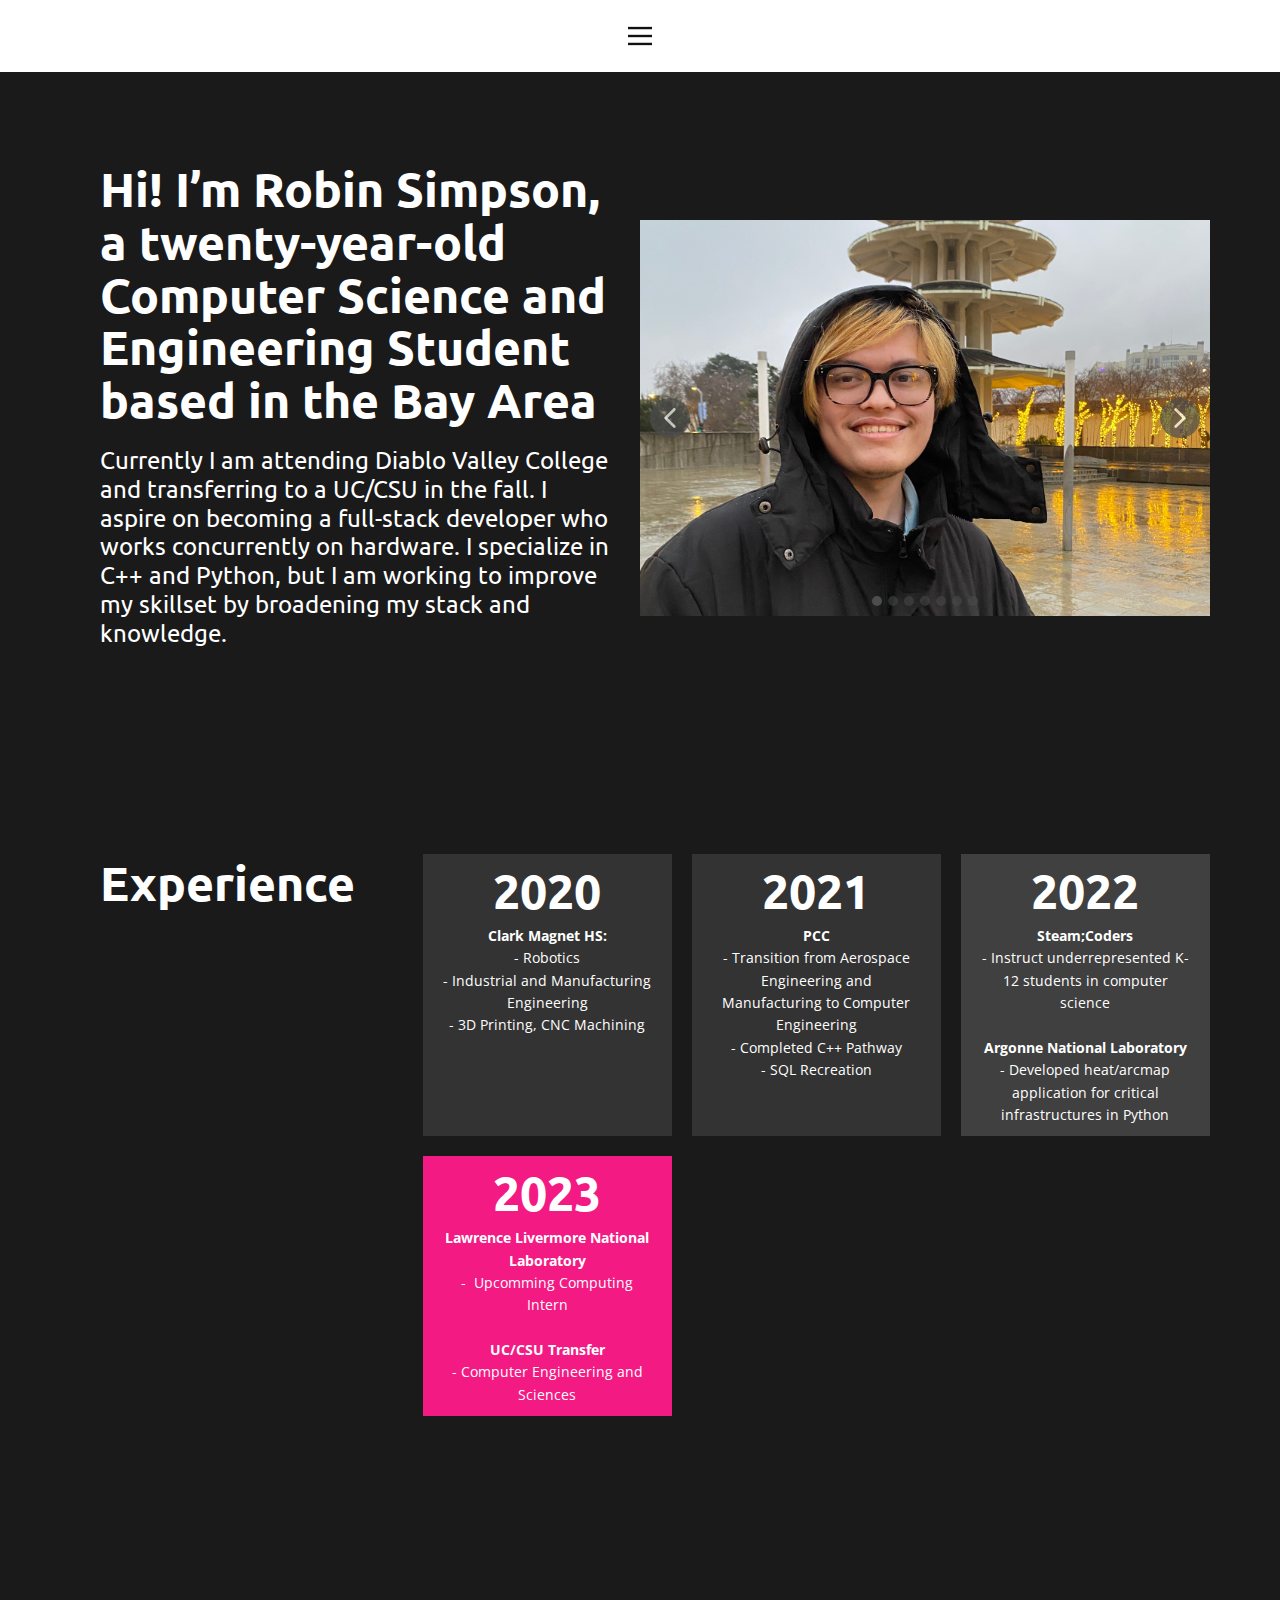
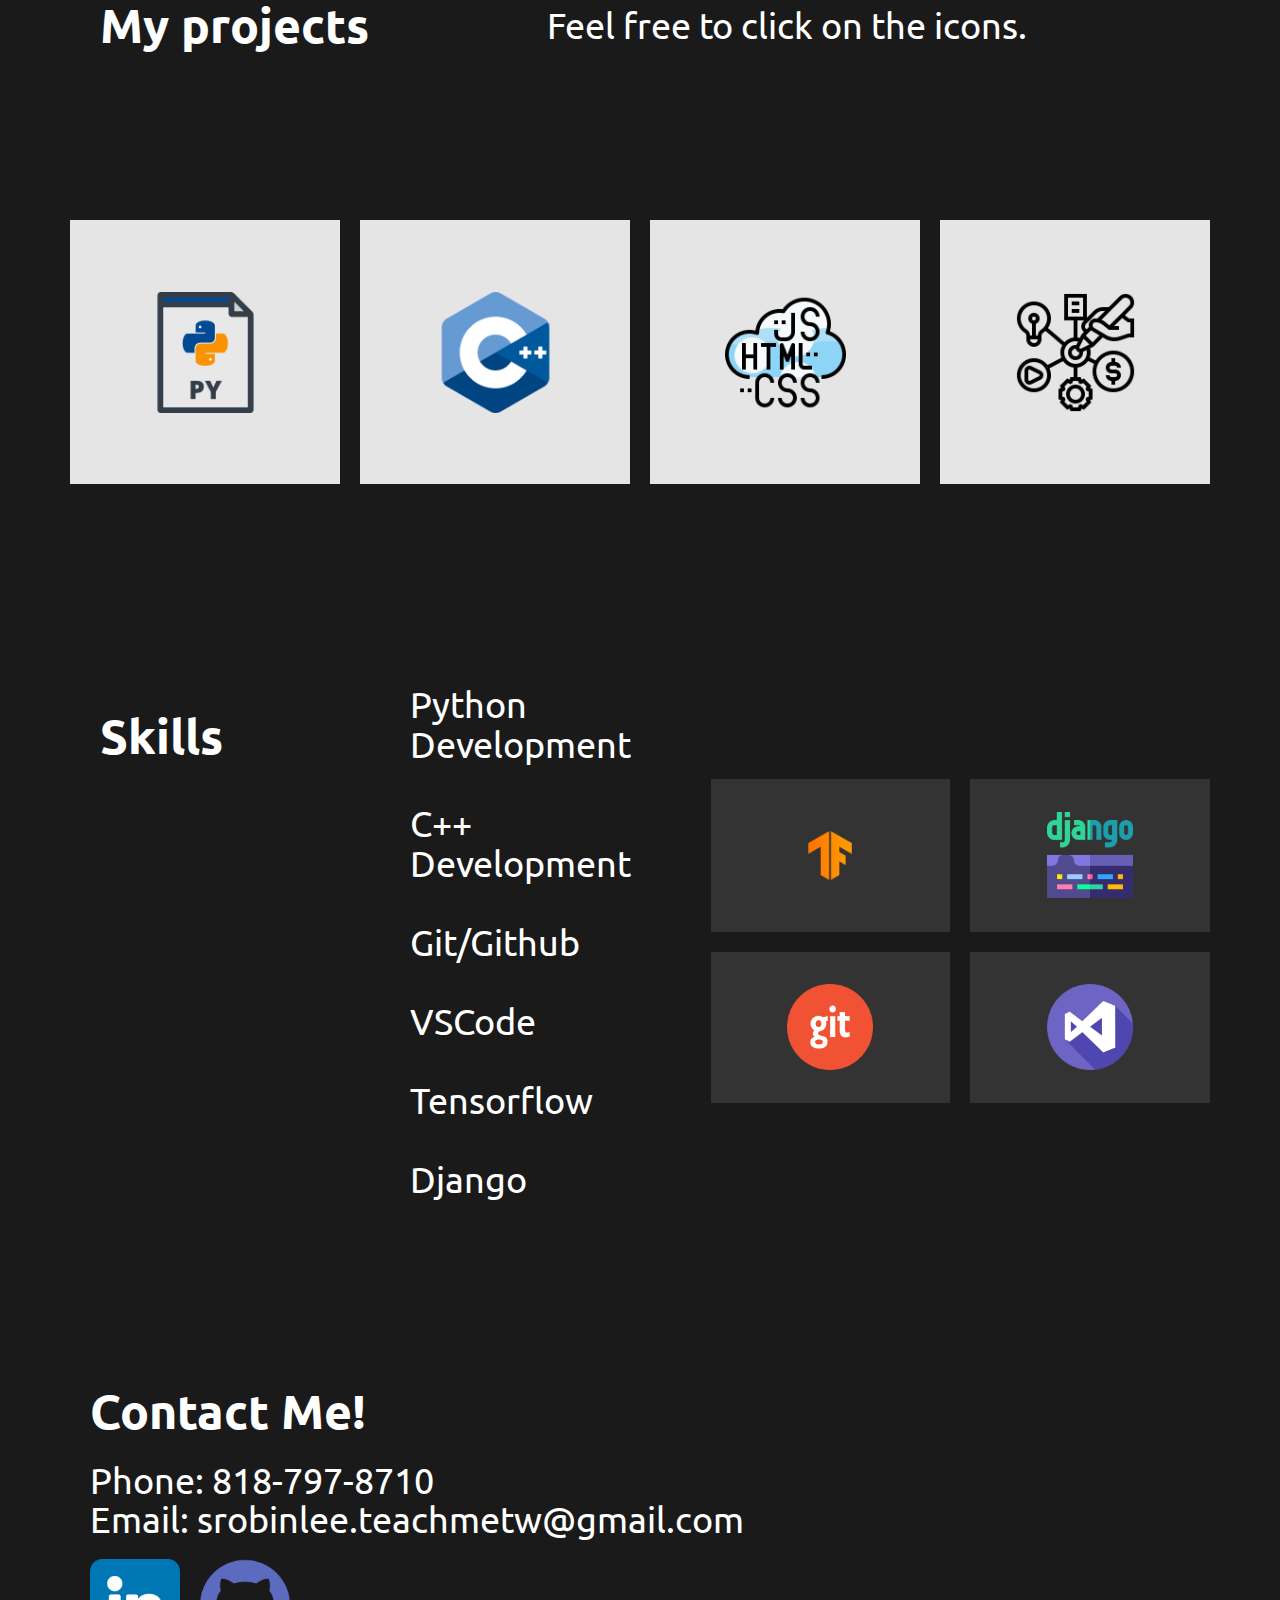
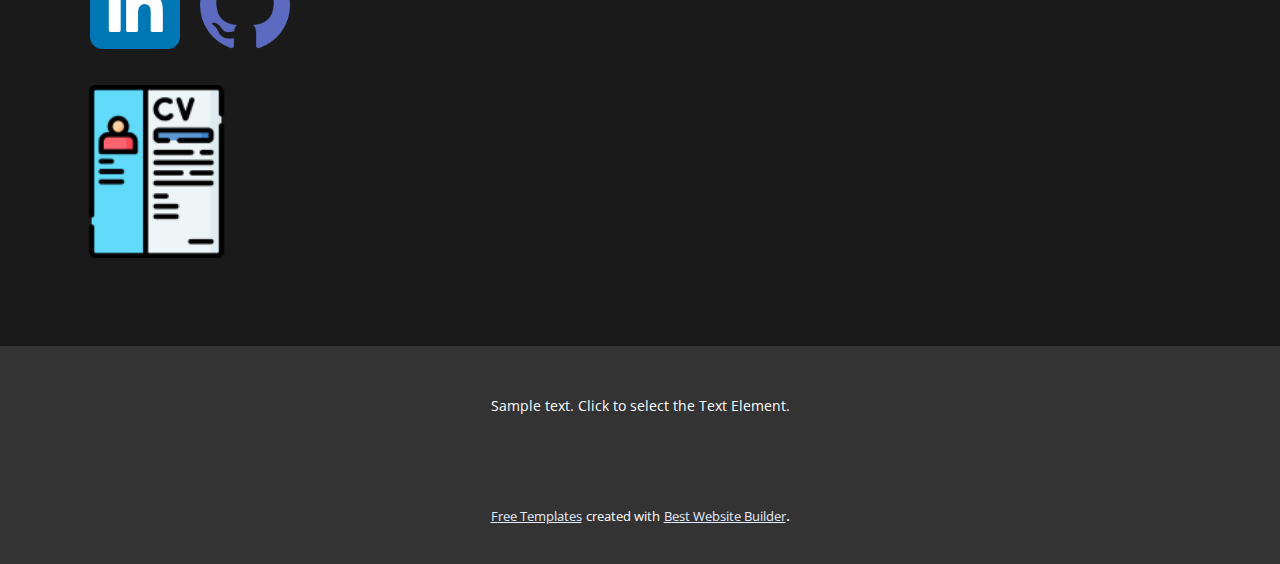
==== commit f7f58a4b: "overhau;" ====
--- a/index.html
+++ b/index.html
@@ -1,148 +1,404 @@
-<!DOCTYPE HTML>
-<!-- 
-	Code template by HTML5UP, updated by TeachMeTW
--->
-<html>
-	<head>
-		<title>Portfolio by @TeachMeTW</title>
-		<meta charset="utf-8" />
-		<meta name="viewport" content="width=device-width, initial-scale=1, user-scalable=no" />
-		<link rel="stylesheet" href="assets/css/main.css" />
-		<noscript><link rel="stylesheet" href="assets/css/noscript.css" /></noscript>
-	</head>
-	<body class="is-preload">
-
-		<!-- Wrapper -->
-			<div id="wrapper">
-
-				<!-- Header -->
-					<header id="header" class="alt">
-						<!--<span class="logo"><img src="images/logo.svg" alt="" /></span>-->
-						<h1>Portfolio</h1>
-						<p>A collection of projects and works<br />
-						by <a href="https://github.com/TeachMeTW">@TeachMeTW</a></p>
-					</header>
-
-				<!-- Nav -->
-					<nav id="nav">
-						<ul>
-							<li><a href="#intro" class="active">Introduction</a></li>
-							<li><a href="#first">Socials</a></li>
-							<li><a href="#second">Repositories</a></li>
-							<li><a href="#cta">Software and Resume</a></li>
-						</ul>
-					</nav>
-
-				<!-- Main -->
-					<div id="main">
-
-						<!-- Introduction -->
-							<section id="intro" class="main">
-								<div class="spotlight">
-									<div class="content">
-										<header class="major">
-											<h2>Who am I?</h2>
-										</header>
-										<p>Hello everyone, my name is Robin Lee Simpson and I am a Computer Software and Hardware Engineering Major currently attending Diablo Valley College looking to transfer to a UC/CSU. I aspire 
-											on becoming a full-stack developer who works concurently on hardware. Currently, I specialize in C++ and Python, but I am working to improve my skillset by broadening my tech stack.
-										</p>
-									</div>
-									<span class="image"><img src="images/unnamed.jpg" alt="" /></span>
-								</div>
-							</section>
-
-						<!-- First Section -->
-							<section id="first" class="main special">
-								<header class="major">
-									<h2>Socials</h2>
-								</header>
-								<ul class="features">
-									<li>
-										<a href="https://www.linkedin.com/in/robin-simpson-00620520b/">
-										<span class="fab fa-linkedin-in" style="font-size:90px"></span></a>
-										<h3>Linkedin Profile</h3>
-				
-									</li>
-									<li>
-										<a href="https://github.com/TeachMeTW/">
-										<span class="fab fa-github-square" style="font-size:90px"></span></a>
-										<h3>Github Profile</h3>
-										
-									</li>
-								</ul>
-							</section>
-
-						<!-- Second Section -->
-							<section id="second" class="main special">
-								<header class="major">
-									<h2>Repositories and Projects</h2>
-									<p>A collection of things I have worked on and plan to work on.</p>
-								</header>
-								<ul class="statistics">
-									<li class="style1">
-										<a href="cp.html">
-										<span><i class="fab fa-cuttlefish" style="font-size:90px"></i></span>
-										<strong>C++</strong></a>
-									</li>
-									<li class="style2">
-										<a href="java.html">
-										<span class="fab fa-java" style="font-size:90px"></span>
-										<strong>Java</strong> </a>
-									</li>
-									<li class="style3">
-										<a href="py.html">
-										<span class="fab fa-python" style="font-size:90px"></span>
-										<strong>Python</strong></a>
-									</li>
-									<li class="style4">
-										<a href="wb.html">
-										<span class="icon solid fa-laptop"></span>
-										<strong>More about me and other projects</strong></a>
-									</li>
-								</ul>
-								<p class="major">
-									A majority of my projects are C++ and Python based as those are the language I am most proficient in.
-						
-								</p>
-
-							</section>
-
-						<!-- Third Section -->
-							<section id="cta" class="main special">
-								<header class="major">
-									<h2>Software Used</h2>
-									<p><i class="fas fa-code"></i> <br>Visual Studio | Visual Studio Code | IntelliJ | Pycharm</p>
-									<p><i class="fab fa-git"></i> <br> Git and Github</p>
-									
-								</header>
-								<header class="major">
-									<h2>Info</h2>
-									<p><a href="assets/res.pdf" download="Resume">Resume</a>
-										<br><a href="mailto:srobinlee.teachmetw@gmail.com">Contact me via email</a>
-										<br><a href="tel:+18187978710">Contact me via phone</a></p>
-								
-							
-								</header>
-							</section>
-							
-
-					</div>
-
-				<!-- Footer -->
-					<footer id="footer">
-
-					</footer>
-
-			</div>
-
-		<!-- Scripts -->
-			<script src="assets/js/jquery.min.js"></script>
-			<script src="assets/js/jquery.scrollex.min.js"></script>
-			<script src="assets/js/jquery.scrolly.min.js"></script>
-			<script src="assets/js/browser.min.js"></script>
-			<script src="assets/js/breakpoints.min.js"></script>
-			<script src="assets/js/util.js"></script>
-			<script src="assets/js/main.js"></script>
-
-	</body>
-</html>+<!DOCTYPE html>
+<html style="font-size: 16px;" lang="en"><head>
+    <meta name="viewport" content="width=device-width, initial-scale=1.0">
+    <meta charset="utf-8">
+    <meta name="keywords" content="​I’m Linda Larson, a twenty-nine-year-old UI/UX designer from Los Angeles, CA, 2017, 2018, 2019, 2020, 2021, 2022, ​I&amp;apos;m designed dozens of appealing interfaces for websites and web apps. Take a look at my projects below., ​UI/UX design, Application design, UX research, Visual communication, Prototyping Headline, ​Get your free consultation now!, ​Sign me up!">
+    <meta name="description" content="">
+    <title>Home</title>
+    <link rel="stylesheet" href="nicepage.css" media="screen">
+<link rel="stylesheet" href="Home.css" media="screen">
+    <script class="u-script" type="text/javascript" src="jquery-1.9.1.min.js" defer=""></script>
+    <script class="u-script" type="text/javascript" src="nicepage.js" defer=""></script>
+    <meta name="generator" content="Nicepage 5.2.4, nicepage.com">
+    <link id="u-theme-google-font" rel="stylesheet" href="https://fonts.googleapis.com/css?family=Roboto:100,100i,300,300i,400,400i,500,500i,700,700i,900,900i|Open+Sans:300,300i,400,400i,500,500i,600,600i,700,700i,800,800i">
+    <link id="u-page-google-font" rel="stylesheet" href="https://fonts.googleapis.com/css?family=Ubuntu:300,300i,400,400i,500,500i,700,700i">
+    
+    
+    
+    
+    
+    
+    <script type="application/ld+json">{
+		"@context": "http://schema.org",
+		"@type": "Organization",
+		"name": "",
+		"url": "/"
+}</script>
+    <meta name="theme-color" content="#1251e8">
+    <meta property="og:title" content="Home">
+    <meta property="og:type" content="website">
+    <link rel="canonical" href="/">
+  </head>
+  <body data-home-page="https://website3690469.nicepage.io/Home.html?version=13fe0300-b760-4d2d-aa6e-6dfbe4349d02" data-home-page-title="Home" class="u-body u-xl-mode" data-lang="en"><header class="u-clearfix u-header u-header" id="sec-bdfa"><div class="u-clearfix u-sheet u-sheet-1">
+        <nav class="u-align-left u-menu u-menu-hamburger u-offcanvas u-menu-1" data-responsive-from="XL">
+          <div class="menu-collapse">
+            <a class="u-button-style u-nav-link" href="#" style="padding: 4px 0px; font-size: calc(1em + 8px);">
+              <svg class="u-svg-link" preserveAspectRatio="xMidYMin slice" viewBox="0 0 302 302" style=""><use xlink:href="#svg-5c50"></use></svg>
+              <svg xmlns="http://www.w3.org/2000/svg" xmlns:xlink="http://www.w3.org/1999/xlink" version="1.1" id="svg-5c50" x="0px" y="0px" viewBox="0 0 302 302" style="enable-background:new 0 0 302 302;" xml:space="preserve" class="u-svg-content"><g><rect y="36" width="302" height="30"></rect><rect y="236" width="302" height="30"></rect><rect y="136" width="302" height="30"></rect>
+</g><g></g><g></g><g></g><g></g><g></g><g></g><g></g><g></g><g></g><g></g><g></g><g></g><g></g><g></g><g></g></svg>
+            </a>
+          </div>
+          <div class="u-nav-container">
+            <ul class="u-nav u-unstyled u-nav-1"><li class="u-nav-item"><a class="u-button-style u-nav-link u-text-active-palette-1-base u-text-hover-palette-2-base" href="/C.html" style="padding: 10px 20px;">C++</a>
+</li><li class="u-nav-item"><a class="u-button-style u-nav-link u-text-active-palette-1-base u-text-hover-palette-2-base" href="/Pythons.html" style="padding: 10px 20px;">Pythons</a>
+</li><li class="u-nav-item"><a class="u-button-style u-nav-link u-text-active-palette-1-base u-text-hover-palette-2-base" href="/Javas.html" style="padding: 10px 20px;">Javas</a>
+</li><li class="u-nav-item"><a class="u-button-style u-nav-link u-text-active-palette-1-base u-text-hover-palette-2-base" href="/Webs.html" style="padding: 10px 20px;">Webs</a>
+</li><li class="u-nav-item"><a class="u-button-style u-nav-link u-text-active-palette-1-base u-text-hover-palette-2-base" href="/Home.html" style="padding: 10px 20px;">Home</a>
+</li></ul>
+          </div>
+          <div class="u-nav-container-collapse">
+            <div class="u-align-center u-black u-container-style u-inner-container-layout u-opacity u-opacity-95 u-sidenav">
+              <div class="u-inner-container-layout u-sidenav-overflow">
+                <div class="u-menu-close"></div>
+                <ul class="u-align-center u-nav u-popupmenu-items u-unstyled u-nav-2"><li class="u-nav-item"><a class="u-button-style u-nav-link" href="/C.html">C++</a>
+</li><li class="u-nav-item"><a class="u-button-style u-nav-link" href="/Pythons.html">Pythons</a>
+</li><li class="u-nav-item"><a class="u-button-style u-nav-link" href="/Javas.html">Javas</a>
+</li><li class="u-nav-item"><a class="u-button-style u-nav-link" href="/Webs.html">Webs</a>
+</li><li class="u-nav-item"><a class="u-button-style u-nav-link" href="/Home.html">Home</a>
+</li></ul>
+              </div>
+            </div>
+            <div class="u-black u-menu-overlay u-opacity u-opacity-70"></div>
+          </div>
+        </nav>
+      </div></header>
+    <section class="u-clearfix u-grey-90 u-section-1" id="carousel_a79e">
+      <div class="u-clearfix u-sheet u-valign-middle-lg u-valign-middle-xl u-sheet-1">
+        <div class="u-clearfix u-expanded-width u-layout-wrap u-layout-wrap-1">
+          <div class="u-layout">
+            <div class="u-layout-row">
+              <div class="u-container-style u-layout-cell u-size-30 u-layout-cell-1">
+                <div class="u-container-layout u-container-layout-1">
+                  <h2 class="u-custom-font u-font-ubuntu u-text u-text-default u-text-1"> Hi! I’m Robin Simpson, a twenty-year-old Computer Science and Engineering Student based in the Bay Area</h2>
+                  <h5 class="u-custom-font u-font-ubuntu u-text u-text-default u-text-2"> Currently I am attending Diablo Valley College and transferring to a UC/CSU in the fall. I aspire on becoming a full-stack developer who works concurrently on hardware. I specialize in C++ and Python, but I am working to improve my skillset by broadening my stack and knowledge.</h5>
+                </div>
+              </div>
+              <div class="u-container-style u-layout-cell u-size-30 u-layout-cell-2">
+                <div class="u-container-layout u-valign-middle-lg u-valign-middle-xl u-container-layout-2">
+                  <div class="u-carousel u-expanded-width u-gallery u-gallery-slider u-layout-carousel u-lightbox u-no-transition u-show-text-on-hover u-gallery-1" id="carousel-018a" data-interval="5000" data-u-ride="carousel">
+                    <ol class="u-absolute-hcenter u-carousel-indicators u-carousel-indicators-1">
+                      <li data-u-target="#carousel-018a" data-u-slide-to="0" class="u-active u-grey-70 u-shape-circle" style="width: 10px; height: 10px;"></li>
+                      <li data-u-target="#carousel-018a" data-u-slide-to="1" class="u-grey-70 u-shape-circle" style="width: 10px; height: 10px;"></li>
+                      <li data-u-target="#carousel-018a" data-u-slide-to="2" class="u-grey-70 u-shape-circle" style="width: 10px; height: 10px;"></li>
+                      <li data-u-target="#carousel-018a" data-u-slide-to="3" class="u-grey-70 u-shape-circle" style="width: 10px; height: 10px;"></li>
+                      <li data-u-target="#carousel-018a" data-u-slide-to="4" class="u-grey-70 u-shape-circle" style="width: 10px; height: 10px;"></li>
+                      <li data-u-target="#carousel-018a" data-u-slide-to="5" class="u-grey-70 u-shape-circle" style="width: 10px; height: 10px;"></li>
+                      <li data-u-target="#carousel-018a" data-u-slide-to="6" class="u-grey-70 u-shape-circle" style="width: 10px; height: 10px;"></li>
+                    </ol>
+                    <div class="u-carousel-inner u-gallery-inner" role="listbox">
+                      <div class="u-active u-carousel-item u-effect-fade u-gallery-item u-carousel-item-1">
+                        <div class="u-back-slide" data-image-width="3024" data-image-height="4032">
+                          <img class="u-back-image u-expanded u-back-image-1" src="/images/IMG-0770.jpg" alt="">
+                        </div>
+                        <div class="u-align-center u-over-slide u-shading u-valign-bottom u-over-slide-1">
+                          <h3 class="u-gallery-heading"></h3>
+                          <p class="u-gallery-text"></p>
+                        </div>
+                      </div>
+                      <div class="u-carousel-item u-effect-fade u-gallery-item u-carousel-item-2" data-image-width="1461" data-image-height="1080">
+                        <div class="u-back-slide">
+                          <img class="u-back-image u-expanded u-back-image-2" src="/images/PXL-20221105-2054098022.jpg" alt="TigerHacks 2022">
+                        </div>
+                        <div class="u-align-center u-over-slide u-shading u-valign-bottom u-over-slide-2">
+                          <h3 class="u-gallery-heading">TigerHacks 2022</h3>
+                          <p class="u-gallery-text"></p>
+                        </div>
+                        <style data-mode="XL" data-visited="true"></style>
+                        <style data-mode="LG"></style>
+                        <style data-mode="MD" data-visited="true"></style>
+                        <style data-mode="SM" data-visited="true"></style>
+                        <style data-mode="XS"></style>
+                      </div>
+                      <div class="u-carousel-item u-effect-fade u-gallery-item u-carousel-item-3" data-image-width="1920" data-image-height="1080">
+                        <div class="u-back-slide">
+                          <img class="u-back-image u-expanded u-back-image-3" src="/images/hack2.jpg" alt="MakeUC 2022">
+                        </div>
+                        <div class="u-align-center u-over-slide u-shading u-valign-bottom u-over-slide-3">
+                          <h3 class="u-gallery-heading">MakeUC 2022</h3>
+                          <p class="u-gallery-text"></p>
+                        </div>
+                        <style data-mode="XL"></style>
+                        <style data-mode="LG"></style>
+                        <style data-mode="MD" data-visited="true"></style>
+                        <style data-mode="SM" data-visited="true"></style>
+                        <style data-mode="XS"></style>
+                      </div>
+                      <div class="u-carousel-item u-effect-fade u-gallery-item u-carousel-item-4" data-image-width="4032" data-image-height="2268">
+                        <div class="u-back-slide">
+                          <img class="u-back-image u-expanded u-back-image-4" src="/images/mesa.jpg" alt="Coding With MESA">
+                        </div>
+                        <div class="u-align-center u-over-slide u-shading u-valign-bottom u-over-slide-4">
+                          <h3 class="u-gallery-heading">Coding With MESA</h3>
+                          <p class="u-gallery-text"></p>
+                        </div>
+                        <style data-mode="XL"></style>
+                        <style data-mode="LG"></style>
+                        <style data-mode="MD" data-visited="true"></style>
+                        <style data-mode="SM" data-visited="true"></style>
+                        <style data-mode="XS"></style>
+                      </div>
+                      <div class="u-carousel-item u-effect-fade u-gallery-item u-carousel-item-5" data-image-width="1920" data-image-height="1080">
+                        <div class="u-back-slide">
+                          <img class="u-back-image u-expanded u-back-image-5" src="/images/IMG-0987.jpg" alt="Datastructures and Algorithms Class 2021">
+                        </div>
+                        <div class="u-align-center u-over-slide u-shading u-valign-bottom u-over-slide-5">
+                          <h3 class="u-gallery-heading">Datastructures and Algorithms Class 2021</h3>
+                          <p class="u-gallery-text"></p>
+                        </div>
+                        <style data-mode="XL"></style>
+                        <style data-mode="LG"></style>
+                        <style data-mode="MD" data-visited="true"></style>
+                        <style data-mode="SM" data-visited="true"></style>
+                        <style data-mode="XS"></style>
+                      </div>
+                      <div class="u-carousel-item u-effect-fade u-gallery-item u-carousel-item-6" data-image-width="4026" data-image-height="2525">
+                        <div class="u-back-slide">
+                          <img class="u-back-image u-expanded u-back-image-6" src="/images/IMG-9125.jpg">
+                        </div>
+                        <div class="u-align-center u-over-slide u-shading u-valign-bottom u-over-slide-6">
+                          <h3 class="u-gallery-heading"></h3>
+                          <p class="u-gallery-text"></p>
+                        </div>
+                        <style data-mode="XL" data-visited="true"></style>
+                        <style data-mode="LG"></style>
+                        <style data-mode="MD" data-visited="true"></style>
+                        <style data-mode="SM" data-visited="true"></style>
+                        <style data-mode="XS"></style>
+                      </div>
+                      <div class="u-carousel-item u-effect-fade u-gallery-item u-carousel-item-7">
+                        <div class="u-back-slide" data-image-width="2315" data-image-height="3087">
+                          <img class="u-back-image u-expanded u-back-image-7" src="/images/RenderedImage.jpg" alt="">
+                        </div>
+                        <div class="u-align-center u-over-slide u-shading u-valign-bottom u-over-slide-7">
+                          <h3 class="u-gallery-heading"></h3>
+                          <p class="u-gallery-text"></p>
+                        </div>
+                      </div>
+                    </div>
+                    <a class="u-absolute-vcenter u-carousel-control u-carousel-control-prev u-grey-70 u-icon-circle u-opacity u-opacity-70 u-spacing-10 u-text-white u-carousel-control-1" href="#carousel-018a" role="button" data-u-slide="prev">
+                      <span aria-hidden="true">
+                        <svg viewBox="0 0 451.847 451.847"><path d="M97.141,225.92c0-8.095,3.091-16.192,9.259-22.366L300.689,9.27c12.359-12.359,32.397-12.359,44.751,0
+c12.354,12.354,12.354,32.388,0,44.748L173.525,225.92l171.903,171.909c12.354,12.354,12.354,32.391,0,44.744
+c-12.354,12.365-32.386,12.365-44.745,0l-194.29-194.281C100.226,242.115,97.141,234.018,97.141,225.92z"></path></svg>
+                      </span>
+                      <span class="sr-only">
+                        <svg viewBox="0 0 451.847 451.847"><path d="M97.141,225.92c0-8.095,3.091-16.192,9.259-22.366L300.689,9.27c12.359-12.359,32.397-12.359,44.751,0
+c12.354,12.354,12.354,32.388,0,44.748L173.525,225.92l171.903,171.909c12.354,12.354,12.354,32.391,0,44.744
+c-12.354,12.365-32.386,12.365-44.745,0l-194.29-194.281C100.226,242.115,97.141,234.018,97.141,225.92z"></path></svg>
+                      </span>
+                    </a>
+                    <a class="u-absolute-vcenter u-carousel-control u-carousel-control-next u-grey-70 u-icon-circle u-opacity u-opacity-70 u-spacing-10 u-text-white u-carousel-control-2" href="#carousel-018a" role="button" data-u-slide="next">
+                      <span aria-hidden="true">
+                        <svg viewBox="0 0 451.846 451.847"><path d="M345.441,248.292L151.154,442.573c-12.359,12.365-32.397,12.365-44.75,0c-12.354-12.354-12.354-32.391,0-44.744
+L278.318,225.92L106.409,54.017c-12.354-12.359-12.354-32.394,0-44.748c12.354-12.359,32.391-12.359,44.75,0l194.287,194.284
+c6.177,6.18,9.262,14.271,9.262,22.366C354.708,234.018,351.617,242.115,345.441,248.292z"></path></svg>
+                      </span>
+                      <span class="sr-only">
+                        <svg viewBox="0 0 451.846 451.847"><path d="M345.441,248.292L151.154,442.573c-12.359,12.365-32.397,12.365-44.75,0c-12.354-12.354-12.354-32.391,0-44.744
+L278.318,225.92L106.409,54.017c-12.354-12.359-12.354-32.394,0-44.748c12.354-12.359,32.391-12.359,44.75,0l194.287,194.284
+c6.177,6.18,9.262,14.271,9.262,22.366C354.708,234.018,351.617,242.115,345.441,248.292z"></path></svg>
+                      </span>
+                    </a>
+                  </div>
+                </div>
+              </div>
+            </div>
+          </div>
+        </div>
+      </div>
+    </section>
+    <section class="u-clearfix u-grey-90 u-section-2" id="carousel_1822">
+      <div class="u-clearfix u-sheet u-sheet-1">
+        <div class="u-clearfix u-expanded-width u-layout-wrap u-layout-wrap-1">
+          <div class="u-layout">
+            <div class="u-layout-row">
+              <div class="u-container-style u-layout-cell u-size-17 u-layout-cell-1">
+                <div class="u-container-layout u-valign-bottom-sm u-valign-bottom-xs u-valign-top-lg u-valign-top-md u-valign-top-xl u-container-layout-1">
+                  <h5 class="u-custom-font u-font-ubuntu u-text u-text-default u-text-1"> Experience</h5>
+                </div>
+              </div>
+              <div class="u-container-style u-layout-cell u-size-43 u-layout-cell-2">
+                <div class="u-container-layout u-container-layout-2">
+                  <div class="u-expanded-width u-list u-list-1">
+                    <div class="u-repeater u-repeater-1">
+                      <div class="u-container-align-center u-container-style u-custom-item u-grey-80 u-list-item u-repeater-item u-shape-rectangle">
+                        <div class="u-container-layout u-similar-container u-valign-top u-container-layout-3">
+                          <h2 class="u-align-center u-custom-font u-font-ubuntu u-text u-text-default u-text-2">2020</h2>
+                          <p class="u-align-center u-text u-text-default u-text-3">
+                            <span style="font-weight: 700;">Clark Magnet HS:</span>
+                            <br>- Robotics<br>- Industrial and Manufacturing Engineering<br>- 3D Printing, CNC Machining
+                          </p>
+                        </div>
+                      </div>
+                      <div class="u-container-align-center u-container-style u-custom-item u-grey-80 u-list-item u-repeater-item u-shape-rectangle">
+                        <div class="u-container-layout u-similar-container u-valign-top u-container-layout-4">
+                          <h2 class="u-align-center u-custom-font u-font-ubuntu u-text u-text-default u-text-4">2021</h2>
+                          <p class="u-align-center u-text u-text-default u-text-5">
+                            <span style="font-weight: 700;">PCC</span>
+                            <br>- Transition from Aerospace Engineering and Manufacturing to Computer Engineering<br>- Completed C++ Pathway<br>- SQL Recreation
+                          </p>
+                        </div>
+                      </div>
+                      <div class="u-container-align-center u-container-style u-custom-item u-grey-75 u-list-item u-repeater-item u-shape-rectangle">
+                        <div class="u-container-layout u-similar-container u-valign-top u-container-layout-5">
+                          <h2 class="u-align-center u-custom-font u-font-ubuntu u-text u-text-default u-text-6">2022</h2>
+                          <p class="u-align-center u-text u-text-default u-text-7">
+                            <span style="font-weight: 700;">Steam;Coders</span>
+                            <br>- Instruct underrepresented K-12 students in computer science<br>
+                            <br>
+                            <span style="font-weight: 700;">Argonne National Laboratory</span>
+                            <br>- Developed heat/arcmap application for critical infrastructures in Python
+                          </p>
+                        </div>
+                      </div>
+                      <div class="u-container-align-center u-container-style u-custom-item u-list-item u-palette-2-base u-repeater-item u-shape-rectangle">
+                        <div class="u-container-layout u-similar-container u-valign-top u-container-layout-6">
+                          <h2 class="u-align-center u-custom-font u-font-ubuntu u-text u-text-default u-text-8">2023</h2>
+                          <p class="u-align-center u-text u-text-default u-text-9">
+                            <span style="font-weight: 700;">Lawrence Livermore National Laboratory</span>
+                            <br>-&nbsp;<span style="font-weight: 400;"> Upcomming Computing Intern</span>
+                            <br>
+                            <br>
+                            <span style="font-weight: 700;">UC/CSU Transfer</span>
+                            <br>- Computer Engineering and Sciences<span style="font-weight: 700;"></span>
+                          </p>
+                        </div>
+                      </div>
+                    </div>
+                  </div>
+                </div>
+              </div>
+            </div>
+          </div>
+        </div>
+      </div>
+    </section>
+    <section class="u-clearfix u-grey-90 u-section-3" id="carousel_8040">
+      <div class="u-clearfix u-sheet u-sheet-1">
+        <div class="u-clearfix u-expanded-width u-layout-wrap u-layout-wrap-1">
+          <div class="u-layout">
+            <div class="u-layout-row">
+              <div class="u-container-style u-layout-cell u-size-24 u-layout-cell-1">
+                <div class="u-container-layout u-valign-middle-sm u-valign-middle-xs u-container-layout-1">
+                  <h4 class="u-custom-font u-font-ubuntu u-text u-text-default u-text-1"> My projects</h4>
+                </div>
+              </div>
+              <div class="u-container-style u-layout-cell u-size-36 u-layout-cell-2">
+                <div class="u-container-layout u-container-layout-2">
+                  <h2 class="u-custom-font u-font-ubuntu u-text u-text-default u-text-2"> Feel free to click on the icons.</h2>
+                </div>
+              </div>
+            </div>
+          </div>
+        </div>
+        <div class="u-expanded-width u-list u-list-1">
+          <div class="u-repeater u-repeater-1">
+            <div class="u-container-style u-grey-10 u-list-item u-repeater-item u-list-item-1" data-href="/Pythons.html" title="Python 1">
+              <div class="u-container-layout u-similar-container u-valign-middle u-container-layout-3"><span class="u-file-icon u-icon u-icon-1"><img src="/images/180867.png" alt=""></span>
+              </div>
+            </div>
+            <div class="u-container-align-center-sm u-container-align-center-xs u-container-style u-grey-10 u-list-item u-repeater-item u-list-item-2" data-href="/C++.html" title="C++">
+              <div class="u-container-layout u-similar-container u-valign-middle u-container-layout-4"><span class="u-file-icon u-icon u-icon-2"><img src="/images/6132222.png" alt=""></span>
+              </div>
+            </div>
+            <div class="u-container-align-center-sm u-container-align-center-xs u-container-style u-grey-10 u-list-item u-repeater-item u-list-item-3" data-href="/Webs.html" title="Webs">
+              <div class="u-container-layout u-similar-container u-valign-middle u-container-layout-5"><span class="u-file-icon u-icon u-icon-3"><img src="/images/2085263.png" alt=""></span>
+              </div>
+            </div>
+            <div class="u-container-align-center-sm u-container-align-center-xs u-container-style u-grey-10 u-list-item u-repeater-item u-list-item-4" data-href="/Javas.html" title="Javas">
+              <div class="u-container-layout u-similar-container u-valign-middle u-container-layout-6"><span class="u-file-icon u-icon u-icon-4"><img src="/images/3195457.png" alt=""></span>
+              </div>
+            </div>
+          </div>
+        </div>
+      </div>
+    </section>
+    <section class="u-clearfix u-grey-90 u-section-4" id="carousel_7f0c">
+      <div class="u-clearfix u-sheet u-sheet-1">
+        <div class="u-clearfix u-expanded-width u-gutter-100 u-layout-wrap u-layout-wrap-1">
+          <div class="u-layout">
+            <div class="u-layout-row">
+              <div class="u-container-style u-layout-cell u-size-11-md u-size-11-sm u-size-11-xs u-size-15-lg u-size-15-xl u-layout-cell-1">
+                <div class="u-container-layout u-valign-top-lg u-valign-top-xl u-container-layout-1">
+                  <h5 class="u-custom-font u-font-ubuntu u-text u-text-default-lg u-text-default-md u-text-default-xl u-text-1">Skills</h5>
+                </div>
+              </div>
+              <div class="u-container-style u-layout-cell u-size-16-lg u-size-16-xl u-size-30-md u-size-30-sm u-size-30-xs u-layout-cell-2">
+                <div class="u-container-layout u-valign-middle-md u-container-layout-2">
+                  <h2 class="u-custom-font u-font-ubuntu u-text u-text-default-lg u-text-default-xl u-text-2"> Python<br>Development<br>
+                    <br>C++<br>Development<br>
+                    <br>Git/Github<br>
+                    <br>VSCode<br>
+                    <br>Tensorflow<br>
+                    <br>Django
+                  </h2>
+                </div>
+              </div>
+              <div class="u-container-style u-layout-cell u-size-19-md u-size-19-sm u-size-19-xs u-size-29-lg u-size-29-xl u-layout-cell-3">
+                <div class="u-container-layout u-container-layout-3">
+                  <div class="u-expanded-width-lg u-expanded-width-sm u-expanded-width-xl u-expanded-width-xs u-list u-list-1">
+                    <div class="u-repeater u-repeater-1">
+                      <div class="u-container-style u-grey-80 u-list-item u-repeater-item u-list-item-1">
+                        <div class="u-container-layout u-similar-container u-valign-middle u-container-layout-4"><span class="u-file-icon u-icon u-icon-1"><img src="/images/icon-all-tensorflow.png" alt=""></span>
+                        </div>
+                      </div>
+                      <div class="u-container-style u-grey-80 u-list-item u-repeater-item u-list-item-2">
+                        <div class="u-container-layout u-similar-container u-valign-middle u-container-layout-5"><span class="u-file-icon u-icon u-icon-2"><img src="/images/9307630.png" alt=""></span>
+                        </div>
+                      </div>
+                      <div class="u-container-style u-grey-80 u-list-item u-repeater-item u-list-item-3">
+                        <div class="u-container-layout u-similar-container u-valign-middle u-container-layout-6"><span class="u-file-icon u-icon u-icon-3"><img src="/images/4494740.png" alt=""></span>
+                        </div>
+                      </div>
+                      <div class="u-container-style u-grey-80 u-list-item u-repeater-item u-list-item-4">
+                        <div class="u-container-layout u-similar-container u-valign-middle u-container-layout-7"><span class="u-file-icon u-icon u-icon-4"><img src="/images/906324.png" alt=""></span>
+                        </div>
+                      </div>
+                    </div>
+                  </div>
+                </div>
+              </div>
+            </div>
+          </div>
+        </div>
+      </div>
+    </section>
+    <section class="u-clearfix u-grey-90 u-section-5" id="carousel_2575">
+      <div class="u-clearfix u-sheet u-valign-middle-md u-sheet-1">
+        <div class="u-clearfix u-expanded-width-lg u-expanded-width-md u-expanded-width-xl u-expanded-width-xs u-layout-wrap u-layout-wrap-1">
+          <div class="u-layout">
+            <div class="u-layout-col">
+              <div class="u-size-60">
+                <div class="u-layout-row">
+                  <div class="u-container-style u-layout-cell u-size-60 u-layout-cell-1">
+                    <div class="u-container-layout u-container-layout-1">
+                      <h5 class="u-custom-font u-font-ubuntu u-text u-text-default u-text-1">Contact Me!</h5>
+                      <h2 class="u-custom-font u-font-ubuntu u-text u-text-default u-text-2">Phone: 818-797-8710<br>Email: srobinlee.teachmetw@gmail.com
+                      </h2><span class="u-file-icon u-icon u-icon-1" data-href="https://www.linkedin.com/in/robin-simpson-00620520b/"><img src="/images/3536505.png" alt=""></span><span class="u-file-icon u-icon u-icon-2" data-href="https://github.com/TeachMeTW/"><img src="/images/733553.png" alt=""></span><span class="u-file-icon u-file-link u-icon u-icon-3" data-href="/files/R-Resume.pdf"><img src="/images/8859794.png" alt=""></span>
+                    </div>
+                  </div>
+                </div>
+              </div>
+            </div>
+          </div>
+        </div>
+      </div>
+    </section>
+    
+    
+    <footer class="u-align-center u-clearfix u-footer u-grey-80 u-footer" id="sec-d020"><div class="u-clearfix u-sheet u-sheet-1">
+        <p class="u-small-text u-text u-text-variant u-text-1">Sample text. Click to select the Text Element.</p>
+      </div></footer>
+    <section class="u-backlink u-clearfix u-grey-80">
+      <a class="u-link" href="https://nicepage.com/templates" target="_blank">
+        <span>Free Templates</span>
+      </a>
+      <p class="u-text">
+        <span>created with</span>
+      </p>
+      <a class="u-link" href="https://nicepage.com/website-builder" target="_blank">
+        <span>Best Website Builder</span>
+      </a>. 
+    </section>
+  
+</body></html>--- a/nicepage.css
+++ b/nicepage.css
@@ -0,0 +1,39004 @@
+/*begin-commonstyles library*//*!
+ * froala_editor v4.0.6 (https://www.froala.com/wysiwyg-editor)
+ * License https://froala.com/wysiwyg-editor/terms/
+ * Copyright 2014-2021 Froala Labs
+ */
+
+.fr-clearfix::after {
+  clear: both;
+  display: block;
+  content: "";
+  height: 0; }
+
+.fr-hide-by-clipping {
+  position: absolute;
+  width: 1px;
+  height: 1px;
+  padding: 0;
+  margin: -1px;
+  overflow: hidden;
+  clip: rect(0, 0, 0, 0);
+  border: 0; }
+
+.fr-view img.fr-rounded, .fr-view .fr-img-caption.fr-rounded img {
+  border-radius: 10px;
+  -moz-border-radius: 10px;
+  -webkit-border-radius: 10px;
+  -moz-background-clip: padding;
+  -webkit-background-clip: padding-box;
+  background-clip: padding-box; }
+
+.fr-view img.fr-shadow, .fr-view .fr-img-caption.fr-shadow img {
+  -webkit-box-shadow: 10px 10px 5px 0px #cccccc;
+  -moz-box-shadow: 10px 10px 5px 0px #cccccc;
+  box-shadow: 10px 10px 5px 0px #cccccc; }
+
+.fr-view img.fr-bordered, .fr-view .fr-img-caption.fr-bordered img {
+  border: solid 5px #CCC; }
+
+.fr-view img.fr-bordered {
+  -webkit-box-sizing: content-box;
+  -moz-box-sizing: content-box;
+  box-sizing: content-box; }
+
+.fr-view .fr-img-caption.fr-bordered img {
+  -webkit-box-sizing: border-box;
+  -moz-box-sizing: border-box;
+  box-sizing: border-box; }
+
+.fr-view {
+  word-wrap: break-word; }
+  .fr-view span[style~="color:"] a {
+    color: inherit; }
+  .fr-view strong {
+    font-weight: 700; }
+  .fr-view table[border='0'] td:not([class]), .fr-view table[border='0'] th:not([class]), .fr-view table[border='0'] td[class=""], .fr-view table[border='0'] th[class=""] {
+    border-width: 0px; }
+  .fr-view table {
+    border: none;
+    border-collapse: collapse;
+    empty-cells: show;
+    max-width: 100%; }
+    .fr-view table td {
+      min-width: 5px; }
+    .fr-view table.fr-dashed-borders td, .fr-view table.fr-dashed-borders th {
+      border-style: dashed; }
+    .fr-view table.fr-alternate-rows tbody tr:nth-child(2n) {
+      background: whitesmoke; }
+    .fr-view table td, .fr-view table th {
+      border: 1px solid #DDD; }
+      .fr-view table td:empty, .fr-view table th:empty {
+        height: 20px; }
+      .fr-view table td.fr-highlighted, .fr-view table th.fr-highlighted {
+        border: 1px double red; }
+      .fr-view table td.fr-thick, .fr-view table th.fr-thick {
+        border-width: 2px; }
+    .fr-view table th {
+      background: #ececec; }
+  .fr-view hr {
+    clear: both;
+    user-select: none;
+    -o-user-select: none;
+    -moz-user-select: none;
+    -khtml-user-select: none;
+    -webkit-user-select: none;
+    -ms-user-select: none;
+    break-after: always;
+    page-break-after: always; }
+  .fr-view .fr-file {
+    position: relative; }
+    .fr-view .fr-file::after {
+      position: relative;
+      content: "\1F4CE";
+      font-weight: normal; }
+  .fr-view pre {
+    white-space: pre-wrap;
+    word-wrap: break-word;
+    overflow: visible; }
+/*  .fr-view[dir="rtl"] blockquote {
+    border-left: none;
+    border-right: solid 2px #5E35B1;
+    margin-right: 0;
+    padding-right: 5px;
+    padding-left: 0; }
+    .fr-view[dir="rtl"] blockquote blockquote {
+      border-color: #00BCD4; }
+      .fr-view[dir="rtl"] blockquote blockquote blockquote {
+        border-color: #43A047; }
+  .fr-view blockquote {
+    border-left: solid 2px #5E35B1;
+    margin-left: 0;
+    padding-left: 5px;
+    color: #5E35B1; }
+    .fr-view blockquote blockquote {
+      border-color: #00BCD4;
+      color: #00BCD4; }
+      .fr-view blockquote blockquote blockquote {
+        border-color: #43A047;
+        color: #43A047; } */
+  .fr-view span.fr-emoticon {
+    font-weight: normal;
+    font-family: "Apple Color Emoji","Segoe UI Emoji","NotoColorEmoji","Segoe UI Symbol","Android Emoji","EmojiSymbols";
+    display: inline;
+    line-height: 0; }
+    .fr-view span.fr-emoticon.fr-emoticon-img {
+      background-repeat: no-repeat !important;
+      font-size: inherit;
+      height: 1em;
+      width: 1em;
+      min-height: 20px;
+      min-width: 20px;
+      display: inline-block;
+      margin: -.1em .1em .1em;
+      line-height: 1;
+      vertical-align: middle; }
+  .fr-view .fr-text-gray {
+    color: #AAA !important; }
+  .fr-view .fr-text-bordered {
+    border-top: solid 1px #222;
+    border-bottom: solid 1px #222;
+    padding: 10px 0; }
+  .fr-view .fr-text-spaced {
+    letter-spacing: 1px; }
+  .fr-view .fr-text-uppercase {
+    text-transform: uppercase; }
+  .fr-view .fr-class-highlighted {
+    background-color: #ffff00; }
+  .fr-view .fr-class-code {
+    border-color: #cccccc;
+    border-radius: 2px;
+    -moz-border-radius: 2px;
+    -webkit-border-radius: 2px;
+    -moz-background-clip: padding;
+    -webkit-background-clip: padding-box;
+    background-clip: padding-box;
+    background: #f5f5f5;
+    padding: 10px;
+    font-family: "Courier New", Courier, monospace; }
+  .fr-view .fr-class-transparency {
+    opacity: 0.5; }
+  .fr-view img {
+    position: relative;
+    max-width: 100%; }
+    .fr-view img.fr-dib {
+      margin: 10px auto;
+      display: block;
+      float: none;
+      vertical-align: top; }
+      .fr-view img.fr-dib.fr-fil {
+        margin-left: 0;
+        text-align: left; }
+      .fr-view img.fr-dib.fr-fir {
+        margin-right: 0;
+        text-align: right; }
+    .fr-view img.fr-dii {
+      display: inline-block;
+      float: none;
+      vertical-align: bottom;
+      margin-left: 5px;
+      margin-right: 5px;
+      max-width: calc(100% - (2 * 5px)); }
+      .fr-view img.fr-dii.fr-fil {
+        float: left;
+        margin: 10px 15px 10px 0;
+        max-width: calc(100% - 5px); }
+      .fr-view img.fr-dii.fr-fir {
+        float: right;
+        margin: 10px 0 10px 15px;
+        max-width: calc(100% - 5px); }
+  .fr-view span.fr-img-caption {
+    position: relative;
+    max-width: 100%; }
+    .fr-view span.fr-img-caption.fr-dib {
+      margin: 5px auto;
+      display: block;
+      float: none;
+      vertical-align: top; }
+      .fr-view span.fr-img-caption.fr-dib.fr-fil {
+        margin-left: 0;
+        text-align: left; }
+      .fr-view span.fr-img-caption.fr-dib.fr-fir {
+        margin-right: 0;
+        text-align: right; }
+    .fr-view span.fr-img-caption.fr-dii {
+      display: inline-block;
+      float: none;
+      vertical-align: bottom;
+      margin-left: 5px;
+      margin-right: 5px;
+      max-width: calc(100% - (2 * 5px)); }
+      .fr-view span.fr-img-caption.fr-dii.fr-fil {
+        float: left;
+        margin: 5px 5px 5px 0;
+        max-width: calc(100% - 5px); }
+      .fr-view span.fr-img-caption.fr-dii.fr-fir {
+        float: right;
+        margin: 5px 0 5px 5px;
+        max-width: calc(100% - 5px); }
+  .fr-view .fr-video {
+    text-align: center;
+    position: relative; }
+    .fr-view .fr-video.fr-rv {
+      padding-bottom: 56.25%;
+      padding-top: 30px;
+      height: 0;
+      overflow: hidden; }
+      .fr-view .fr-video.fr-rv > iframe, .fr-view .fr-video.fr-rv object, .fr-view .fr-video.fr-rv embed {
+        position: absolute !important;
+        top: 0;
+        left: 0;
+        width: 100%;
+        height: 100%; }
+    .fr-view .fr-video > * {
+      -webkit-box-sizing: content-box;
+      -moz-box-sizing: content-box;
+      box-sizing: content-box;
+      max-width: 100%;
+      border: none; }
+    .fr-view .fr-video.fr-dvb {
+      display: block;
+      clear: both; }
+      .fr-view .fr-video.fr-dvb.fr-fvl {
+        text-align: left; }
+      .fr-view .fr-video.fr-dvb.fr-fvr {
+        text-align: right; }
+    .fr-view .fr-video.fr-dvi {
+      display: inline-block; }
+      .fr-view .fr-video.fr-dvi.fr-fvl {
+        float: left; }
+      .fr-view .fr-video.fr-dvi.fr-fvr {
+        float: right; }
+  .fr-view a.fr-strong {
+    font-weight: 700; }
+  .fr-view a.fr-green {
+    color: green; }
+  .fr-view .fr-img-caption {
+    text-align: center; }
+    .fr-view .fr-img-caption .fr-img-wrap {
+      padding: 0;
+      margin: auto;
+      text-align: center;
+      width: 100%; }
+      .fr-view .fr-img-caption .fr-img-wrap a {
+        display: block; }
+      .fr-view .fr-img-caption .fr-img-wrap img {
+        display: block;
+        margin: auto;
+        width: 100%; }
+      .fr-view .fr-img-caption .fr-img-wrap > span {
+        margin: auto;
+        display: block;
+        padding: 5px 5px 10px;
+        font-size: 14px;
+        font-weight: initial;
+        -webkit-box-sizing: border-box;
+        -moz-box-sizing: border-box;
+        box-sizing: border-box;
+        -webkit-opacity: 0.9;
+        -moz-opacity: 0.9;
+        opacity: 0.9;
+        -ms-filter: "progid:DXImageTransform.Microsoft.Alpha(Opacity=0)";
+        width: 100%;
+        text-align: center; }
+  .fr-view button.fr-rounded, .fr-view input.fr-rounded, .fr-view textarea.fr-rounded {
+    border-radius: 10px;
+    -moz-border-radius: 10px;
+    -webkit-border-radius: 10px;
+    -moz-background-clip: padding;
+    -webkit-background-clip: padding-box;
+    background-clip: padding-box; }
+  .fr-view button.fr-large, .fr-view input.fr-large, .fr-view textarea.fr-large {
+    font-size: 24px; }
+
+/**
+ * Image style.
+ */
+a.fr-view.fr-strong {
+  font-weight: 700; }
+a.fr-view.fr-green {
+  color: green; }
+
+/**
+ * Link style.
+ */
+img.fr-view {
+  position: relative;
+  max-width: 100%; }
+  img.fr-view.fr-dib {
+    margin: 5px auto;
+    display: block;
+    float: none;
+    vertical-align: top; }
+    img.fr-view.fr-dib.fr-fil {
+      margin-left: 0;
+      text-align: left; }
+    img.fr-view.fr-dib.fr-fir {
+      margin-right: 0;
+      text-align: right; }
+  img.fr-view.fr-dii {
+    display: inline-block;
+    float: none;
+    vertical-align: bottom;
+    margin-left: 5px;
+    margin-right: 5px;
+    max-width: calc(100% - (2 * 5px)); }
+    img.fr-view.fr-dii.fr-fil {
+      float: left;
+      margin: 5px 5px 5px 0;
+      max-width: calc(100% - 5px); }
+    img.fr-view.fr-dii.fr-fir {
+      float: right;
+      margin: 5px 0 5px 5px;
+      max-width: calc(100% - 5px); }
+
+span.fr-img-caption.fr-view {
+  position: relative;
+  max-width: 100%; }
+  span.fr-img-caption.fr-view.fr-dib {
+    margin: 5px auto;
+    display: block;
+    float: none;
+    vertical-align: top; }
+    span.fr-img-caption.fr-view.fr-dib.fr-fil {
+      margin-left: 0;
+      text-align: left; }
+    span.fr-img-caption.fr-view.fr-dib.fr-fir {
+      margin-right: 0;
+      text-align: right; }
+  span.fr-img-caption.fr-view.fr-dii {
+    display: inline-block;
+    float: none;
+    vertical-align: bottom;
+    margin-left: 5px;
+    margin-right: 5px;
+    max-width: calc(100% - (2 * 5px)); }
+    span.fr-img-caption.fr-view.fr-dii.fr-fil {
+      float: left;
+      margin: 5px 5px 5px 0;
+      max-width: calc(100% - 5px); }
+    span.fr-img-caption.fr-view.fr-dii.fr-fir {
+      float: right;
+      margin: 5px 0 5px 5px;
+      max-width: calc(100% - 5px); }
+/*end-commonstyles library*/@charset "UTF-8";
+.u-hidden-block {
+  visibility: hidden!important;
+}
+.u-locked-block {
+  pointer-events: none!important;
+}
+/*! normalize.css v4.1.1 | MIT License | github.com/necolas/normalize.css */
+html {
+  font-family: sans-serif;
+  -ms-text-size-adjust: 100%;
+  -webkit-text-size-adjust: 100%;
+}
+body {
+  margin: 0;
+}
+article,
+aside,
+details,
+figcaption,
+figure,
+footer,
+header,
+main,
+menu,
+nav,
+section,
+summary {
+  display: block;
+}
+audio,
+canvas,
+progress,
+video {
+  display: inline-block;
+}
+audio:not([controls]) {
+  display: none;
+  height: 0;
+}
+progress {
+  vertical-align: baseline;
+}
+template,
+[hidden] {
+  display: none;
+}
+a {
+  background-color: transparent;
+  -webkit-text-decoration-skip: objects;
+}
+a:active,
+a:hover {
+  outline-width: 0;
+}
+abbr[title] {
+  border-bottom: none;
+  text-decoration: underline;
+}
+b,
+strong {
+  font-weight: inherit;
+  font-weight: bold;
+}
+dfn {
+  font-style: italic;
+}
+h1 {
+  font-size: 2em;
+  margin: 0.67em 0;
+}
+mark {
+  background-color: #ff0;
+  color: #000;
+}
+small {
+  font-size: 80%;
+}
+sub,
+sup {
+  font-size: 75%;
+  line-height: 0;
+  position: relative;
+  vertical-align: baseline;
+}
+sub {
+  bottom: -0.25em;
+}
+sup {
+  top: -0.5em;
+}
+img {
+  border-style: none;
+}
+svg:not(:root) {
+  overflow: hidden;
+}
+code,
+kbd,
+pre,
+samp {
+  font-family: monospace,monospace;
+  font-size: 1em;
+}
+hr {
+  box-sizing: content-box;
+  height: 0;
+  overflow: visible;
+}
+button,
+input,
+optgroup,
+select,
+textarea {
+  color: inherit;
+  font: inherit;
+  margin: 0;
+}
+optgroup {
+  font-weight: 700;
+}
+button,
+input {
+  overflow: visible;
+}
+button,
+select {
+  text-transform: none;
+}
+button,
+html [type="button"],
+[type="reset"],
+[type="submit"] {
+  -webkit-appearance: button;
+}
+button::-moz-focus-inner,
+[type="button"]::-moz-focus-inner,
+[type="reset"]::-moz-focus-inner,
+[type="submit"]::-moz-focus-inner {
+  border-style: none;
+  padding: 0;
+}
+button:-moz-focusring,
+[type="button"]:-moz-focusring,
+[type="reset"]:-moz-focusring,
+[type="submit"]:-moz-focusring {
+  outline: 1px dotted ButtonText;
+}
+fieldset {
+  border: 1px solid silver;
+  margin: 0 2px;
+  padding: 0.35em 0.625em 0.75em;
+}
+legend {
+  box-sizing: border-box;
+  color: inherit;
+  display: table;
+  max-width: 100%;
+  padding: 0;
+  white-space: normal;
+}
+textarea {
+  overflow: auto;
+  outline: none;
+}
+button,
+select,
+input,
+textarea {
+  outline: none;
+}
+[type="checkbox"],
+[type="radio"] {
+  box-sizing: border-box;
+  padding: 0;
+}
+[type="number"]::-webkit-inner-spin-button,
+[type="number"]::-webkit-outer-spin-button {
+  height: auto;
+}
+[type="search"] {
+  -webkit-appearance: textfield;
+  outline-offset: -2px;
+}
+[type="search"]::-webkit-search-cancel-button,
+[type="search"]::-webkit-search-decoration {
+  -webkit-appearance: none;
+}
+::-webkit-input-placeholder {
+  color: inherit;
+  opacity: 0.54;
+}
+::-webkit-file-upload-button {
+  -webkit-appearance: button;
+  font: inherit;
+}
+ul,
+ol {
+  padding-left: 20px;
+}
+/* Fade effect */
+/* Over effect */
+/* Slide effect */
+/* Over and Slide effect */
+/* Flip Left effect */
+/* Flip Right effect */
+/* Flip Top effect */
+/* Flip Bottom effect */
+/* Wobble Left effect */
+/* Wobble Right effect */
+/* Wobble top effect */
+/* Wobble bottom effect */
+/* Zoom and Rotate Effects */
+/* Utility */
+.u-over-slide {
+  position: absolute;
+  left: 0;
+  top: 0;
+  width: 100%;
+  height: 100%;
+}
+.u-background-effect {
+  overflow: hidden;
+}
+.u-background-effect ~ .u-container-layout {
+  cursor: pointer;
+}
+/* Fade effect */
+.u-effect-fade .u-over-slide {
+  opacity: 0;
+  transition: all 500ms ease;
+}
+.u-effect-fade:hover .u-over-slide,
+.u-effect-fade.u-effect-active .u-over-slide {
+  opacity: 1;
+}
+/* Over effect */
+.u-effect-over-left .u-over-slide {
+  transform: translate(-100%, 0);
+  transition: all 500ms ease;
+}
+.u-effect-over-left:hover .u-over-slide,
+.u-effect-over-left.u-effect-active .u-over-slide {
+  transform: translate(0, 0);
+}
+.u-effect-over-right .u-over-slide {
+  transform: translate(100%, 0);
+  transition: all 500ms ease;
+}
+.u-effect-over-right:hover .u-over-slide,
+.u-effect-over-right.u-effect-active .u-over-slide {
+  transform: translate(0, 0);
+}
+.u-effect-over-top .u-over-slide {
+  transform: translate(0, -100%);
+  transition: all 500ms ease;
+}
+.u-effect-over-top:hover .u-over-slide,
+.u-effect-over-top.u-effect-active .u-over-slide {
+  transform: translate(0, 0);
+}
+.u-effect-over-bottom .u-over-slide {
+  transform: translate(0, 100%);
+  transition: all 500ms ease;
+}
+.u-effect-over-bottom:hover .u-over-slide,
+.u-effect-over-bottom.u-effect-active .u-over-slide {
+  transform: translate(0, 0);
+}
+.u-effect-over-topleft .u-over-slide {
+  transform: translate(-100%, -100%);
+  transition: all 500ms ease;
+}
+.u-effect-over-topleft:hover .u-over-slide,
+.u-effect-over-topleft.u-effect-active .u-over-slide {
+  transform: translate(0, 0);
+}
+.u-effect-over-topright .u-over-slide {
+  transform: translate(100%, -100%);
+  transition: all 500ms ease;
+}
+.u-effect-over-topright:hover .u-over-slide,
+.u-effect-over-topright.u-effect-active .u-over-slide {
+  transform: translate(0, 0);
+}
+.u-effect-over-bottomleft .u-over-slide {
+  transform: translate(-100%, 100%);
+  transition: all 500ms ease;
+}
+.u-effect-over-bottomleft:hover .u-over-slide,
+.u-effect-over-bottomleft.u-effect-active .u-over-slide {
+  transform: translate(0, 0);
+}
+.u-effect-over-bottomright .u-over-slide {
+  transform: translate(100%, 100%);
+  transition: all 500ms ease;
+}
+.u-effect-over-bottomright:hover .u-over-slide,
+.u-effect-over-bottomright.u-effect-active .u-over-slide {
+  transform: translate(0, 0);
+}
+/* Slide effect */
+.u-effect-slide-left .u-over-slide {
+  transform: translate(-100%, 0);
+  transition: all 500ms ease;
+}
+.u-effect-slide-left:hover .u-over-slide,
+.u-effect-slide-left.u-effect-active .u-over-slide {
+  transform: translate(0, 0);
+}
+.u-effect-slide-left .u-back-slide {
+  transition: all 500ms ease;
+}
+.u-effect-slide-left:hover .u-back-slide,
+.u-effect-slide-left.u-effect-active .u-back-slide {
+  transform: translate(100%, 0);
+}
+.u-effect-slide-right .u-over-slide {
+  transform: translate(100%, 0);
+  transition: all 500ms ease;
+}
+.u-effect-slide-right:hover .u-over-slide,
+.u-effect-slide-right.u-effect-active .u-over-slide {
+  transform: translate(0, 0);
+}
+.u-effect-slide-right .u-back-slide {
+  transition: all 500ms ease;
+}
+.u-effect-slide-right:hover .u-back-slide,
+.u-effect-slide-right.u-effect-active .u-back-slide {
+  transform: translate(-100%, 0);
+}
+.u-effect-slide-top .u-over-slide {
+  transform: translate(0, -100%);
+  transition: all 500ms ease;
+}
+.u-effect-slide-top:hover .u-over-slide,
+.u-effect-slide-top.u-effect-active .u-over-slide {
+  transform: translate(0, 0);
+}
+.u-effect-slide-top .u-back-slide {
+  transition: all 500ms ease;
+}
+.u-effect-slide-top:hover .u-back-slide,
+.u-effect-slide-top.u-effect-active .u-back-slide {
+  transform: translate(0, 100%);
+}
+.u-effect-slide-bottom .u-over-slide {
+  transform: translate(0, 100%);
+  transition: all 500ms ease;
+}
+.u-effect-slide-bottom:hover .u-over-slide,
+.u-effect-slide-bottom.u-effect-active .u-over-slide {
+  transform: translate(0, 0);
+}
+.u-effect-slide-bottom .u-back-slide {
+  transition: all 500ms ease;
+}
+.u-effect-slide-bottom:hover .u-back-slide,
+.u-effect-slide-bottom.u-effect-active .u-back-slide {
+  transform: translate(0, -100%);
+}
+.u-effect-slide-topleft .u-over-slide {
+  transform: translate(-100%, -100%);
+  transition: all 500ms ease;
+}
+.u-effect-slide-topleft:hover .u-over-slide,
+.u-effect-slide-topleft.u-effect-active .u-over-slide {
+  transform: translate(0, 0);
+}
+.u-effect-slide-topleft .u-back-slide {
+  transition: all 500ms ease;
+}
+.u-effect-slide-topleft:hover .u-back-slide,
+.u-effect-slide-topleft.u-effect-active .u-back-slide {
+  transform: translate(100%, 100%);
+}
+.u-effect-slide-topright .u-over-slide {
+  transform: translate(100%, -100%);
+  transition: all 500ms ease;
+}
+.u-effect-slide-topright:hover .u-over-slide,
+.u-effect-slide-topright.u-effect-active .u-over-slide {
+  transform: translate(0, 0);
+}
+.u-effect-slide-topright .u-back-slide {
+  transition: all 500ms ease;
+}
+.u-effect-slide-topright:hover .u-back-slide,
+.u-effect-slide-topright.u-effect-active .u-back-slide {
+  transform: translate(-100%, 100%);
+}
+.u-effect-slide-bottomleft .u-over-slide {
+  transform: translate(-100%, 100%);
+  transition: all 500ms ease;
+}
+.u-effect-slide-bottomleft:hover .u-over-slide,
+.u-effect-slide-bottomleft.u-effect-active .u-over-slide {
+  transform: translate(0, 0);
+}
+.u-effect-slide-bottomleft .u-back-slide {
+  transition: all 500ms ease;
+}
+.u-effect-slide-bottomleft:hover .u-back-slide,
+.u-effect-slide-bottomleft.u-effect-active .u-back-slide {
+  transform: translate(100%, -100%);
+}
+.u-effect-slide-bottomright .u-over-slide {
+  transform: translate(100%, 100%);
+  transition: all 500ms ease;
+}
+.u-effect-slide-bottomright:hover .u-over-slide,
+.u-effect-slide-bottomright.u-effect-active .u-over-slide {
+  transform: translate(0, 0);
+}
+.u-effect-slide-bottomright .u-back-slide {
+  transition: all 500ms ease;
+}
+.u-effect-slide-bottomright:hover .u-back-slide,
+.u-effect-slide-bottomright.u-effect-active .u-back-slide {
+  transform: translate(-100%, -100%);
+}
+/* Flip */
+.u-effect-flip-left,
+.u-effect-flip-left .u-slidesWrapper {
+  perspective: 300px;
+}
+.u-effect-flip-left .u-over-slide {
+  opacity: 0;
+  transform: rotateY(180deg);
+  transform-origin: center left;
+  transition: transform 500ms ease, transform-origin 500ms ease, opacity 0ms ease 500ms;
+}
+.u-effect-flip-left:hover .u-over-slide,
+.u-effect-flip-left.u-effect-active .u-over-slide {
+  opacity: 1;
+  transform: rotateY(0deg);
+  transition: transform 500ms ease, transform-origin 500ms ease;
+}
+.u-effect-flip-right,
+.u-effect-flip-right .u-slidesWrapper {
+  perspective: 300px;
+}
+.u-effect-flip-right .u-over-slide {
+  opacity: 0;
+  transform: rotateY(-180deg);
+  transform-origin: center right;
+  transition: transform 500ms ease, transform-origin 500ms ease, opacity 0ms ease 500ms;
+}
+.u-effect-flip-right:hover .u-over-slide,
+.u-effect-flip-right.u-effect-active .u-over-slide {
+  opacity: 1;
+  transform: rotateY(0deg);
+  transition: transform 500ms ease, transform-origin 500ms ease;
+}
+.u-effect-flip-top,
+.u-effect-flip-top .u-slidesWrapper {
+  perspective: 300px;
+}
+.u-effect-flip-top .u-over-slide {
+  opacity: 0;
+  transform: rotateX(-180deg);
+  transform-origin: center top;
+  transition: transform 500ms ease, transform-origin 500ms ease, opacity 0ms ease 500ms;
+}
+.u-effect-flip-top:hover .u-over-slide,
+.u-effect-flip-top.u-effect-active .u-over-slide {
+  opacity: 1;
+  transform: rotateX(0deg);
+  transition: transform 500ms ease, transform-origin 500ms ease;
+}
+.u-effect-flip-bottom,
+.u-effect-flip-bottom .u-slidesWrapper {
+  perspective: 300px;
+}
+.u-effect-flip-bottom .u-over-slide {
+  opacity: 0;
+  transform: rotateX(180deg);
+  transform-origin: center bottom;
+  transition: transform 500ms ease, transform-origin 500ms ease, opacity 0ms ease 500ms;
+}
+.u-effect-flip-bottom:hover .u-over-slide,
+.u-effect-flip-bottom.u-effect-active .u-over-slide {
+  opacity: 1;
+  transform: rotateX(0deg);
+  transition: transform 500ms ease, transform-origin 500ms ease;
+}
+/* Wooble */
+.u-effect-wobble-left,
+.u-effect-wobble-left .u-slidesWrapper {
+  perspective: 300px;
+}
+.u-effect-wobble-left .u-over-slide {
+  opacity: 0;
+  transform: rotateY(130deg);
+  transform-origin: center left;
+  transition: transform 500ms ease, transform-origin 500ms ease, opacity 0ms ease 500ms;
+}
+.u-effect-wobble-left:hover .u-over-slide,
+.u-effect-wobble-left.u-effect-active .u-over-slide {
+  opacity: 1;
+  transform: rotateY(0deg);
+  transform-origin: center right;
+  transition: transform 500ms ease, transform-origin 500ms ease;
+}
+.u-effect-wobble-right,
+.u-effect-wobble-right .u-slidesWrapper {
+  perspective: 300px;
+}
+.u-effect-wobble-right .u-over-slide {
+  opacity: 0;
+  transform: rotateY(-130deg);
+  transform-origin: center right;
+  transition: transform 500ms ease, transform-origin 500ms ease, opacity 0ms ease 500ms;
+}
+.u-effect-wobble-right:hover .u-over-slide,
+.u-effect-wobble-right.u-effect-active .u-over-slide {
+  opacity: 1;
+  transform: rotateY(0deg);
+  transform-origin: center left;
+  transition: transform 500ms ease, transform-origin 500ms ease;
+}
+.u-effect-wobble-top,
+.u-effect-wobble-top .u-slidesWrapper {
+  perspective: 300px;
+}
+.u-effect-wobble-top .u-over-slide {
+  opacity: 0;
+  transform: rotateX(-130deg);
+  transform-origin: center top;
+  transition: transform 500ms ease, transform-origin 500ms ease, opacity 0ms ease 500ms;
+}
+.u-effect-wobble-top:hover .u-over-slide,
+.u-effect-wobble-top.u-effect-active .u-over-slide {
+  opacity: 1;
+  transform: rotateX(0deg);
+  transform-origin: center bottom;
+  transition: transform 500ms ease, transform-origin 500ms ease;
+}
+.u-effect-wobble-bottom,
+.u-effect-wobble-bottom .u-slidesWrapper {
+  perspective: 300px;
+}
+.u-effect-wobble-bottom .u-over-slide {
+  opacity: 0;
+  transform: rotateX(130deg);
+  transform-origin: center bottom;
+  transition: transform 500ms ease, transform-origin 500ms ease, opacity 0ms ease 500ms;
+}
+.u-effect-wobble-bottom:hover .u-over-slide,
+.u-effect-wobble-bottom.u-effect-active .u-over-slide {
+  opacity: 1;
+  transform: rotateX(0deg);
+  transform-origin: center top;
+  transition: transform 500ms ease, transform-origin 500ms ease;
+}
+/* Zoom */
+.u-effect-zoom .u-over-slide {
+  transition: transform 500ms ease;
+  transform: scale(0, 0);
+}
+.u-effect-zoom:hover .u-over-slide,
+.u-effect-zoom.u-effect-active .u-over-slide {
+  transform: scale(1, 1);
+}
+.u-effect-hover-zoom .u-back-slide,
+.u-effect-hover-zoom .u-background-effect-image {
+  transition: transform 500ms ease;
+  transform: scale(1);
+}
+.u-effect-hover-zoom:hover .u-back-slide,
+.u-effect-hover-zoom:hover .u-background-effect-image,
+.u-effect-hover-zoom.u-effect-active .u-back-slide,
+.u-effect-hover-zoom.u-effect-active .u-background-effect-image {
+  transform: scale(var(--effect-scale));
+}
+.u-effect-hover-zoomOut .u-back-slide,
+.u-effect-hover-zoomOut .u-background-effect-image {
+  transition: transform 500ms ease;
+  transform: scale(var(--effect-scale));
+}
+.u-effect-hover-zoomOut:hover .u-back-slide,
+.u-effect-hover-zoomOut:hover .u-background-effect-image,
+.u-effect-hover-zoomOut.u-effect-active .u-back-slide,
+.u-effect-hover-zoomOut.u-effect-active .u-background-effect-image {
+  transform: scale(1);
+}
+.u-effect-hover-liftUp > .u-background-effect {
+  overflow: visible;
+}
+.u-effect-hover-liftUp .u-back-slide,
+.u-effect-hover-liftUp .u-background-effect-image {
+  transition: transform 500ms ease;
+  transform: scale(1);
+}
+.u-effect-hover-liftUp:hover .u-back-slide,
+.u-effect-hover-liftUp.u-effect-active .u-back-slide,
+.u-effect-hover-liftUp:hover .u-background-effect-image,
+.u-effect-hover-liftUp.u-effect-active .u-background-effect-image {
+  transform: scale(var(--effect-scale));
+  z-index: 1;
+}
+.u-effect-hover-liftUp:hover > .u-container-layout {
+  z-index: 2;
+}
+.u-effect-zoom-rotate .u-over-slide {
+  transition: transform 500ms ease;
+  transform: rotate(0deg) scale(0, 0);
+}
+.u-effect-zoom-rotate:hover .u-over-slide,
+.u-effect-zoom-rotate.u-effect-active .u-over-slide {
+  transform: rotate(360deg) scale(1, 1);
+}
+.u-effect-zoom-rotateX .u-over-slide {
+  transition: transform 500ms ease;
+  transform: rotateX(0deg) scale(0, 0);
+}
+.u-effect-zoom-rotateX:hover .u-over-slide,
+.u-effect-zoom-rotateX.u-effect-active .u-over-slide {
+  transform: rotateX(360deg) scale(1, 1);
+}
+.u-effect-zoom-rotateY .u-over-slide {
+  transition: transform 500ms ease;
+  transform: rotateY(0deg) scale(0, 0);
+}
+.u-effect-zoom-rotateY:hover .u-over-slide,
+.u-effect-zoom-rotateY.u-effect-active .u-over-slide {
+  transform: rotateY(360deg) scale(1, 1);
+}
+.u-effect-hover-slide .u-back-image,
+.u-effect-hover-slide .u-background-effect-image {
+  transition-duration: 500ms;
+  transition-timing-function: ease;
+  transition-property: left, right, top, bottom;
+}
+.u-effect-hover-slide .u-effect-hover-slide-direction-right {
+  left: auto;
+}
+.u-effect-hover-slide .u-effect-hover-slide-direction-up {
+  top: auto;
+}
+.u-effect-hover-slide:hover .u-back-image.u-effect-hover-slide-direction-left,
+.u-effect-hover-slide:hover .u-background-effect-image.u-effect-hover-slide-direction-left,
+.u-effect-hover-slide.u-effect-active .u-back-image.u-effect-hover-slide-direction-left,
+.u-effect-hover-slide.u-effect-active .u-background-effect-image.u-effect-hover-slide-direction-left {
+  left: 0 !important;
+}
+.u-effect-hover-slide:hover .u-back-image.u-effect-hover-slide-direction-right,
+.u-effect-hover-slide:hover .u-background-effect-image.u-effect-hover-slide-direction-right,
+.u-effect-hover-slide.u-effect-active .u-back-image.u-effect-hover-slide-direction-right,
+.u-effect-hover-slide.u-effect-active .u-background-effect-image.u-effect-hover-slide-direction-right {
+  right: 0 !important;
+}
+.u-effect-hover-slide:hover .u-back-image.u-effect-hover-slide-direction-up,
+.u-effect-hover-slide:hover .u-background-effect-image.u-effect-hover-slide-direction-up,
+.u-effect-hover-slide.u-effect-active .u-back-image.u-effect-hover-slide-direction-up,
+.u-effect-hover-slide.u-effect-active .u-background-effect-image.u-effect-hover-slide-direction-up {
+  bottom: 0 !important;
+}
+.u-effect-hover-slide:hover .u-back-image.u-effect-hover-slide-direction-down,
+.u-effect-hover-slide:hover .u-background-effect-image.u-effect-hover-slide-direction-down,
+.u-effect-hover-slide.u-effect-active .u-back-image.u-effect-hover-slide-direction-down,
+.u-effect-hover-slide.u-effect-active .u-background-effect-image.u-effect-hover-slide-direction-down {
+  top: 0 !important;
+}
+.u-btn {
+  /*display: inline-block;*/
+  display: table;
+  /*TODO maye need another solution for negative marin*/
+  cursor: pointer;
+  color: inherit;
+  font-size: inherit;
+  font-family: inherit;
+  line-height: inherit;
+  letter-spacing: inherit;
+  text-transform: inherit;
+  font-style: inherit;
+  font-weight: inherit;
+  text-decoration: none;
+  border: 0 none transparent;
+  outline-width: 0;
+  background-color: transparent;
+  margin: 0;
+  -webkit-text-decoration-skip: objects;
+  font-style: initial;
+  white-space: nowrap;
+  -webkit-user-select: none;
+      -ms-user-select: none;
+          user-select: none;
+  vertical-align: middle;
+  text-align: center;
+  padding: 10px 30px;
+  border-radius: 0;
+  align-self: flex-start;
+}
+.u-btn:focus,
+.u-btn:active:focus,
+.u-btn.active:focus {
+  outline: thin dotted;
+  outline: 5px auto -webkit-focus-ring-color;
+  outline-offset: -2px;
+}
+.u-btn:hover,
+.u-btn:focus {
+  text-decoration: none;
+}
+.u-btn:active,
+.u-btn.active {
+  outline: 0;
+  background-image: none;
+}
+.u-btn.disabled,
+.u-btn[disabled] {
+  opacity: 0.6;
+}
+.u-btn-circle {
+  border-radius: 50%;
+}
+.u-btn-rectangle {
+  border-radius: 0 !important;
+}
+.u-text a,
+.u-post-content a,
+.u-tab-item a,
+.u-nav-item a {
+  font-size: inherit;
+  font-family: inherit;
+  line-height: inherit;
+  letter-spacing: inherit;
+  text-transform: inherit;
+}
+.u-text:not(ul):not(ol):not(p):not(.u-post-content):not(.u-block-content):not(.u-product-desc):not(.u-cart-block-content):not(.u-checkout-block-content) a {
+  color: inherit;
+}
+.u-text:not(ul):not(ol):not(p):not(.u-post-content):not(.u-block-content):not(.u-product-desc):not(.u-cart-block-content):not(.u-checkout-block-content) a,
+.u-text:not(ul):not(ol):not(p):not(.u-post-content):not(.u-block-content):not(.u-product-desc):not(.u-cart-block-content):not(.u-checkout-block-content) a:hover {
+  text-decoration: none;
+}
+.u-link,
+a {
+  border-top-width: 0;
+  border-left-width: 0;
+  border-right-width: 0;
+}
+.u-link {
+  display: table;
+  border-style: solid;
+  border-bottom-width: 0;
+  white-space: nowrap;
+  align-self: flex-start;
+}
+.u-link,
+.u-link:hover,
+.u-link:focus {
+  text-decoration: none;
+}
+.u-link:focus,
+.u-link:active:focus,
+.u-link.active:focus {
+  outline: thin dotted;
+  outline: 5px auto -webkit-focus-ring-color;
+  outline-offset: -2px;
+}
+.u-underline,
+.u-underline:hover {
+  text-decoration: underline;
+  border-bottom-width: 0;
+}
+.u-no-underline,
+.u-no-underline:hover {
+  text-decoration: none;
+  border-bottom-width: 0;
+}
+.u-block-content > :first-child,
+.u-product-desc > :first-child,
+.u-product-tab-pane > :first-child,
+.u-post-content > :first-child {
+  margin-top: 0;
+}
+.u-block-content > :last-child,
+.u-product-desc > :last-child,
+.u-product-tab-pane > :last-child,
+.u-post-content > :last-child {
+  margin-bottom: 0;
+}
+.u-block-content p,
+.u-product-desc p,
+.u-product-tab-pane p,
+.u-post-content p {
+  text-decoration: inherit !important;
+  color: inherit !important;
+  font-style: inherit !important;
+  font-size: inherit !important;
+  font-weight: inherit !important;
+  font-family: inherit !important;
+  line-height: inherit !important;
+  letter-spacing: inherit !important;
+  text-transform: inherit !important;
+}
+.u-logo {
+  color: inherit;
+  font-size: inherit;
+  font-family: inherit;
+  line-height: inherit;
+  letter-spacing: inherit;
+  text-transform: inherit;
+  font-style: inherit;
+  font-weight: inherit;
+  text-decoration: none;
+  border: 0 none transparent;
+  outline-width: 0;
+  background-color: transparent;
+  margin: 0;
+  -webkit-text-decoration-skip: objects;
+}
+.u-image.u-logo {
+  display: table;
+  white-space: nowrap;
+}
+.u-image.u-logo img {
+  display: block;
+}
+.u-form-horizontal {
+  display: flex;
+  flex-flow: row;
+  align-items: center;
+  flex-grow: 1;
+}
+.u-input {
+  display: block;
+  width: 100%;
+  padding: 10px 12px;
+  background-image: none;
+  background-clip: padding-box;
+  border: none;
+  border-radius: 3px;
+  transition: border-color ease-in-out 0.15s, box-shadow ease-in-out 0.15s;
+  background-color: transparent;
+  color: inherit;
+  height: auto;
+}
+.u-form-horizontal .u-form-group:not(.u-label-top) label,
+.u-form-horizontal .u-form-group:not(.u-label-top) input,
+.u-form-horizontal .u-form-select-wrapper,
+.u-form-horizontal .u-form-radio-button-wrapper {
+  display: flex;
+  align-items: center;
+  justify-content: center;
+  margin-bottom: 0;
+  flex-grow: 1;
+}
+.u-form-vertical {
+  display: flex;
+  flex-wrap: wrap;
+  align-items: flex-end;
+}
+.u-form-vertical.u-form-spacing-50 {
+  margin-left: -50px;
+  width: calc(100% +  50px);
+}
+.u-form-vertical.u-form-spacing-50 .u-form-group {
+  margin-bottom: 50px;
+}
+.u-form-vertical.u-form-spacing-50 .u-form-group:not(.u-image) {
+  padding-left: 50px;
+}
+.u-form-vertical.u-form-spacing-50 .u-form-group.u-image {
+  margin-left: 50px !important;
+}
+.u-form-vertical.u-form-spacing-50 .u-form-group.u-form-line {
+  margin-left: 50px;
+}
+.u-form-vertical.u-form-spacing-49 {
+  margin-left: -49px;
+  width: calc(100% +  49px);
+}
+.u-form-vertical.u-form-spacing-49 .u-form-group {
+  margin-bottom: 49px;
+}
+.u-form-vertical.u-form-spacing-49 .u-form-group:not(.u-image) {
+  padding-left: 49px;
+}
+.u-form-vertical.u-form-spacing-49 .u-form-group.u-image {
+  margin-left: 49px !important;
+}
+.u-form-vertical.u-form-spacing-49 .u-form-group.u-form-line {
+  margin-left: 49px;
+}
+.u-form-vertical.u-form-spacing-48 {
+  margin-left: -48px;
+  width: calc(100% +  48px);
+}
+.u-form-vertical.u-form-spacing-48 .u-form-group {
+  margin-bottom: 48px;
+}
+.u-form-vertical.u-form-spacing-48 .u-form-group:not(.u-image) {
+  padding-left: 48px;
+}
+.u-form-vertical.u-form-spacing-48 .u-form-group.u-image {
+  margin-left: 48px !important;
+}
+.u-form-vertical.u-form-spacing-48 .u-form-group.u-form-line {
+  margin-left: 48px;
+}
+.u-form-vertical.u-form-spacing-47 {
+  margin-left: -47px;
+  width: calc(100% +  47px);
+}
+.u-form-vertical.u-form-spacing-47 .u-form-group {
+  margin-bottom: 47px;
+}
+.u-form-vertical.u-form-spacing-47 .u-form-group:not(.u-image) {
+  padding-left: 47px;
+}
+.u-form-vertical.u-form-spacing-47 .u-form-group.u-image {
+  margin-left: 47px !important;
+}
+.u-form-vertical.u-form-spacing-47 .u-form-group.u-form-line {
+  margin-left: 47px;
+}
+.u-form-vertical.u-form-spacing-46 {
+  margin-left: -46px;
+  width: calc(100% +  46px);
+}
+.u-form-vertical.u-form-spacing-46 .u-form-group {
+  margin-bottom: 46px;
+}
+.u-form-vertical.u-form-spacing-46 .u-form-group:not(.u-image) {
+  padding-left: 46px;
+}
+.u-form-vertical.u-form-spacing-46 .u-form-group.u-image {
+  margin-left: 46px !important;
+}
+.u-form-vertical.u-form-spacing-46 .u-form-group.u-form-line {
+  margin-left: 46px;
+}
+.u-form-vertical.u-form-spacing-45 {
+  margin-left: -45px;
+  width: calc(100% +  45px);
+}
+.u-form-vertical.u-form-spacing-45 .u-form-group {
+  margin-bottom: 45px;
+}
+.u-form-vertical.u-form-spacing-45 .u-form-group:not(.u-image) {
+  padding-left: 45px;
+}
+.u-form-vertical.u-form-spacing-45 .u-form-group.u-image {
+  margin-left: 45px !important;
+}
+.u-form-vertical.u-form-spacing-45 .u-form-group.u-form-line {
+  margin-left: 45px;
+}
+.u-form-vertical.u-form-spacing-44 {
+  margin-left: -44px;
+  width: calc(100% +  44px);
+}
+.u-form-vertical.u-form-spacing-44 .u-form-group {
+  margin-bottom: 44px;
+}
+.u-form-vertical.u-form-spacing-44 .u-form-group:not(.u-image) {
+  padding-left: 44px;
+}
+.u-form-vertical.u-form-spacing-44 .u-form-group.u-image {
+  margin-left: 44px !important;
+}
+.u-form-vertical.u-form-spacing-44 .u-form-group.u-form-line {
+  margin-left: 44px;
+}
+.u-form-vertical.u-form-spacing-43 {
+  margin-left: -43px;
+  width: calc(100% +  43px);
+}
+.u-form-vertical.u-form-spacing-43 .u-form-group {
+  margin-bottom: 43px;
+}
+.u-form-vertical.u-form-spacing-43 .u-form-group:not(.u-image) {
+  padding-left: 43px;
+}
+.u-form-vertical.u-form-spacing-43 .u-form-group.u-image {
+  margin-left: 43px !important;
+}
+.u-form-vertical.u-form-spacing-43 .u-form-group.u-form-line {
+  margin-left: 43px;
+}
+.u-form-vertical.u-form-spacing-42 {
+  margin-left: -42px;
+  width: calc(100% +  42px);
+}
+.u-form-vertical.u-form-spacing-42 .u-form-group {
+  margin-bottom: 42px;
+}
+.u-form-vertical.u-form-spacing-42 .u-form-group:not(.u-image) {
+  padding-left: 42px;
+}
+.u-form-vertical.u-form-spacing-42 .u-form-group.u-image {
+  margin-left: 42px !important;
+}
+.u-form-vertical.u-form-spacing-42 .u-form-group.u-form-line {
+  margin-left: 42px;
+}
+.u-form-vertical.u-form-spacing-41 {
+  margin-left: -41px;
+  width: calc(100% +  41px);
+}
+.u-form-vertical.u-form-spacing-41 .u-form-group {
+  margin-bottom: 41px;
+}
+.u-form-vertical.u-form-spacing-41 .u-form-group:not(.u-image) {
+  padding-left: 41px;
+}
+.u-form-vertical.u-form-spacing-41 .u-form-group.u-image {
+  margin-left: 41px !important;
+}
+.u-form-vertical.u-form-spacing-41 .u-form-group.u-form-line {
+  margin-left: 41px;
+}
+.u-form-vertical.u-form-spacing-40 {
+  margin-left: -40px;
+  width: calc(100% +  40px);
+}
+.u-form-vertical.u-form-spacing-40 .u-form-group {
+  margin-bottom: 40px;
+}
+.u-form-vertical.u-form-spacing-40 .u-form-group:not(.u-image) {
+  padding-left: 40px;
+}
+.u-form-vertical.u-form-spacing-40 .u-form-group.u-image {
+  margin-left: 40px !important;
+}
+.u-form-vertical.u-form-spacing-40 .u-form-group.u-form-line {
+  margin-left: 40px;
+}
+.u-form-vertical.u-form-spacing-39 {
+  margin-left: -39px;
+  width: calc(100% +  39px);
+}
+.u-form-vertical.u-form-spacing-39 .u-form-group {
+  margin-bottom: 39px;
+}
+.u-form-vertical.u-form-spacing-39 .u-form-group:not(.u-image) {
+  padding-left: 39px;
+}
+.u-form-vertical.u-form-spacing-39 .u-form-group.u-image {
+  margin-left: 39px !important;
+}
+.u-form-vertical.u-form-spacing-39 .u-form-group.u-form-line {
+  margin-left: 39px;
+}
+.u-form-vertical.u-form-spacing-38 {
+  margin-left: -38px;
+  width: calc(100% +  38px);
+}
+.u-form-vertical.u-form-spacing-38 .u-form-group {
+  margin-bottom: 38px;
+}
+.u-form-vertical.u-form-spacing-38 .u-form-group:not(.u-image) {
+  padding-left: 38px;
+}
+.u-form-vertical.u-form-spacing-38 .u-form-group.u-image {
+  margin-left: 38px !important;
+}
+.u-form-vertical.u-form-spacing-38 .u-form-group.u-form-line {
+  margin-left: 38px;
+}
+.u-form-vertical.u-form-spacing-37 {
+  margin-left: -37px;
+  width: calc(100% +  37px);
+}
+.u-form-vertical.u-form-spacing-37 .u-form-group {
+  margin-bottom: 37px;
+}
+.u-form-vertical.u-form-spacing-37 .u-form-group:not(.u-image) {
+  padding-left: 37px;
+}
+.u-form-vertical.u-form-spacing-37 .u-form-group.u-image {
+  margin-left: 37px !important;
+}
+.u-form-vertical.u-form-spacing-37 .u-form-group.u-form-line {
+  margin-left: 37px;
+}
+.u-form-vertical.u-form-spacing-36 {
+  margin-left: -36px;
+  width: calc(100% +  36px);
+}
+.u-form-vertical.u-form-spacing-36 .u-form-group {
+  margin-bottom: 36px;
+}
+.u-form-vertical.u-form-spacing-36 .u-form-group:not(.u-image) {
+  padding-left: 36px;
+}
+.u-form-vertical.u-form-spacing-36 .u-form-group.u-image {
+  margin-left: 36px !important;
+}
+.u-form-vertical.u-form-spacing-36 .u-form-group.u-form-line {
+  margin-left: 36px;
+}
+.u-form-vertical.u-form-spacing-35 {
+  margin-left: -35px;
+  width: calc(100% +  35px);
+}
+.u-form-vertical.u-form-spacing-35 .u-form-group {
+  margin-bottom: 35px;
+}
+.u-form-vertical.u-form-spacing-35 .u-form-group:not(.u-image) {
+  padding-left: 35px;
+}
+.u-form-vertical.u-form-spacing-35 .u-form-group.u-image {
+  margin-left: 35px !important;
+}
+.u-form-vertical.u-form-spacing-35 .u-form-group.u-form-line {
+  margin-left: 35px;
+}
+.u-form-vertical.u-form-spacing-34 {
+  margin-left: -34px;
+  width: calc(100% +  34px);
+}
+.u-form-vertical.u-form-spacing-34 .u-form-group {
+  margin-bottom: 34px;
+}
+.u-form-vertical.u-form-spacing-34 .u-form-group:not(.u-image) {
+  padding-left: 34px;
+}
+.u-form-vertical.u-form-spacing-34 .u-form-group.u-image {
+  margin-left: 34px !important;
+}
+.u-form-vertical.u-form-spacing-34 .u-form-group.u-form-line {
+  margin-left: 34px;
+}
+.u-form-vertical.u-form-spacing-33 {
+  margin-left: -33px;
+  width: calc(100% +  33px);
+}
+.u-form-vertical.u-form-spacing-33 .u-form-group {
+  margin-bottom: 33px;
+}
+.u-form-vertical.u-form-spacing-33 .u-form-group:not(.u-image) {
+  padding-left: 33px;
+}
+.u-form-vertical.u-form-spacing-33 .u-form-group.u-image {
+  margin-left: 33px !important;
+}
+.u-form-vertical.u-form-spacing-33 .u-form-group.u-form-line {
+  margin-left: 33px;
+}
+.u-form-vertical.u-form-spacing-32 {
+  margin-left: -32px;
+  width: calc(100% +  32px);
+}
+.u-form-vertical.u-form-spacing-32 .u-form-group {
+  margin-bottom: 32px;
+}
+.u-form-vertical.u-form-spacing-32 .u-form-group:not(.u-image) {
+  padding-left: 32px;
+}
+.u-form-vertical.u-form-spacing-32 .u-form-group.u-image {
+  margin-left: 32px !important;
+}
+.u-form-vertical.u-form-spacing-32 .u-form-group.u-form-line {
+  margin-left: 32px;
+}
+.u-form-vertical.u-form-spacing-31 {
+  margin-left: -31px;
+  width: calc(100% +  31px);
+}
+.u-form-vertical.u-form-spacing-31 .u-form-group {
+  margin-bottom: 31px;
+}
+.u-form-vertical.u-form-spacing-31 .u-form-group:not(.u-image) {
+  padding-left: 31px;
+}
+.u-form-vertical.u-form-spacing-31 .u-form-group.u-image {
+  margin-left: 31px !important;
+}
+.u-form-vertical.u-form-spacing-31 .u-form-group.u-form-line {
+  margin-left: 31px;
+}
+.u-form-vertical.u-form-spacing-30 {
+  margin-left: -30px;
+  width: calc(100% +  30px);
+}
+.u-form-vertical.u-form-spacing-30 .u-form-group {
+  margin-bottom: 30px;
+}
+.u-form-vertical.u-form-spacing-30 .u-form-group:not(.u-image) {
+  padding-left: 30px;
+}
+.u-form-vertical.u-form-spacing-30 .u-form-group.u-image {
+  margin-left: 30px !important;
+}
+.u-form-vertical.u-form-spacing-30 .u-form-group.u-form-line {
+  margin-left: 30px;
+}
+.u-form-vertical.u-form-spacing-29 {
+  margin-left: -29px;
+  width: calc(100% +  29px);
+}
+.u-form-vertical.u-form-spacing-29 .u-form-group {
+  margin-bottom: 29px;
+}
+.u-form-vertical.u-form-spacing-29 .u-form-group:not(.u-image) {
+  padding-left: 29px;
+}
+.u-form-vertical.u-form-spacing-29 .u-form-group.u-image {
+  margin-left: 29px !important;
+}
+.u-form-vertical.u-form-spacing-29 .u-form-group.u-form-line {
+  margin-left: 29px;
+}
+.u-form-vertical.u-form-spacing-28 {
+  margin-left: -28px;
+  width: calc(100% +  28px);
+}
+.u-form-vertical.u-form-spacing-28 .u-form-group {
+  margin-bottom: 28px;
+}
+.u-form-vertical.u-form-spacing-28 .u-form-group:not(.u-image) {
+  padding-left: 28px;
+}
+.u-form-vertical.u-form-spacing-28 .u-form-group.u-image {
+  margin-left: 28px !important;
+}
+.u-form-vertical.u-form-spacing-28 .u-form-group.u-form-line {
+  margin-left: 28px;
+}
+.u-form-vertical.u-form-spacing-27 {
+  margin-left: -27px;
+  width: calc(100% +  27px);
+}
+.u-form-vertical.u-form-spacing-27 .u-form-group {
+  margin-bottom: 27px;
+}
+.u-form-vertical.u-form-spacing-27 .u-form-group:not(.u-image) {
+  padding-left: 27px;
+}
+.u-form-vertical.u-form-spacing-27 .u-form-group.u-image {
+  margin-left: 27px !important;
+}
+.u-form-vertical.u-form-spacing-27 .u-form-group.u-form-line {
+  margin-left: 27px;
+}
+.u-form-vertical.u-form-spacing-26 {
+  margin-left: -26px;
+  width: calc(100% +  26px);
+}
+.u-form-vertical.u-form-spacing-26 .u-form-group {
+  margin-bottom: 26px;
+}
+.u-form-vertical.u-form-spacing-26 .u-form-group:not(.u-image) {
+  padding-left: 26px;
+}
+.u-form-vertical.u-form-spacing-26 .u-form-group.u-image {
+  margin-left: 26px !important;
+}
+.u-form-vertical.u-form-spacing-26 .u-form-group.u-form-line {
+  margin-left: 26px;
+}
+.u-form-vertical.u-form-spacing-25 {
+  margin-left: -25px;
+  width: calc(100% +  25px);
+}
+.u-form-vertical.u-form-spacing-25 .u-form-group {
+  margin-bottom: 25px;
+}
+.u-form-vertical.u-form-spacing-25 .u-form-group:not(.u-image) {
+  padding-left: 25px;
+}
+.u-form-vertical.u-form-spacing-25 .u-form-group.u-image {
+  margin-left: 25px !important;
+}
+.u-form-vertical.u-form-spacing-25 .u-form-group.u-form-line {
+  margin-left: 25px;
+}
+.u-form-vertical.u-form-spacing-24 {
+  margin-left: -24px;
+  width: calc(100% +  24px);
+}
+.u-form-vertical.u-form-spacing-24 .u-form-group {
+  margin-bottom: 24px;
+}
+.u-form-vertical.u-form-spacing-24 .u-form-group:not(.u-image) {
+  padding-left: 24px;
+}
+.u-form-vertical.u-form-spacing-24 .u-form-group.u-image {
+  margin-left: 24px !important;
+}
+.u-form-vertical.u-form-spacing-24 .u-form-group.u-form-line {
+  margin-left: 24px;
+}
+.u-form-vertical.u-form-spacing-23 {
+  margin-left: -23px;
+  width: calc(100% +  23px);
+}
+.u-form-vertical.u-form-spacing-23 .u-form-group {
+  margin-bottom: 23px;
+}
+.u-form-vertical.u-form-spacing-23 .u-form-group:not(.u-image) {
+  padding-left: 23px;
+}
+.u-form-vertical.u-form-spacing-23 .u-form-group.u-image {
+  margin-left: 23px !important;
+}
+.u-form-vertical.u-form-spacing-23 .u-form-group.u-form-line {
+  margin-left: 23px;
+}
+.u-form-vertical.u-form-spacing-22 {
+  margin-left: -22px;
+  width: calc(100% +  22px);
+}
+.u-form-vertical.u-form-spacing-22 .u-form-group {
+  margin-bottom: 22px;
+}
+.u-form-vertical.u-form-spacing-22 .u-form-group:not(.u-image) {
+  padding-left: 22px;
+}
+.u-form-vertical.u-form-spacing-22 .u-form-group.u-image {
+  margin-left: 22px !important;
+}
+.u-form-vertical.u-form-spacing-22 .u-form-group.u-form-line {
+  margin-left: 22px;
+}
+.u-form-vertical.u-form-spacing-21 {
+  margin-left: -21px;
+  width: calc(100% +  21px);
+}
+.u-form-vertical.u-form-spacing-21 .u-form-group {
+  margin-bottom: 21px;
+}
+.u-form-vertical.u-form-spacing-21 .u-form-group:not(.u-image) {
+  padding-left: 21px;
+}
+.u-form-vertical.u-form-spacing-21 .u-form-group.u-image {
+  margin-left: 21px !important;
+}
+.u-form-vertical.u-form-spacing-21 .u-form-group.u-form-line {
+  margin-left: 21px;
+}
+.u-form-vertical.u-form-spacing-20 {
+  margin-left: -20px;
+  width: calc(100% +  20px);
+}
+.u-form-vertical.u-form-spacing-20 .u-form-group {
+  margin-bottom: 20px;
+}
+.u-form-vertical.u-form-spacing-20 .u-form-group:not(.u-image) {
+  padding-left: 20px;
+}
+.u-form-vertical.u-form-spacing-20 .u-form-group.u-image {
+  margin-left: 20px !important;
+}
+.u-form-vertical.u-form-spacing-20 .u-form-group.u-form-line {
+  margin-left: 20px;
+}
+.u-form-vertical.u-form-spacing-19 {
+  margin-left: -19px;
+  width: calc(100% +  19px);
+}
+.u-form-vertical.u-form-spacing-19 .u-form-group {
+  margin-bottom: 19px;
+}
+.u-form-vertical.u-form-spacing-19 .u-form-group:not(.u-image) {
+  padding-left: 19px;
+}
+.u-form-vertical.u-form-spacing-19 .u-form-group.u-image {
+  margin-left: 19px !important;
+}
+.u-form-vertical.u-form-spacing-19 .u-form-group.u-form-line {
+  margin-left: 19px;
+}
+.u-form-vertical.u-form-spacing-18 {
+  margin-left: -18px;
+  width: calc(100% +  18px);
+}
+.u-form-vertical.u-form-spacing-18 .u-form-group {
+  margin-bottom: 18px;
+}
+.u-form-vertical.u-form-spacing-18 .u-form-group:not(.u-image) {
+  padding-left: 18px;
+}
+.u-form-vertical.u-form-spacing-18 .u-form-group.u-image {
+  margin-left: 18px !important;
+}
+.u-form-vertical.u-form-spacing-18 .u-form-group.u-form-line {
+  margin-left: 18px;
+}
+.u-form-vertical.u-form-spacing-17 {
+  margin-left: -17px;
+  width: calc(100% +  17px);
+}
+.u-form-vertical.u-form-spacing-17 .u-form-group {
+  margin-bottom: 17px;
+}
+.u-form-vertical.u-form-spacing-17 .u-form-group:not(.u-image) {
+  padding-left: 17px;
+}
+.u-form-vertical.u-form-spacing-17 .u-form-group.u-image {
+  margin-left: 17px !important;
+}
+.u-form-vertical.u-form-spacing-17 .u-form-group.u-form-line {
+  margin-left: 17px;
+}
+.u-form-vertical.u-form-spacing-16 {
+  margin-left: -16px;
+  width: calc(100% +  16px);
+}
+.u-form-vertical.u-form-spacing-16 .u-form-group {
+  margin-bottom: 16px;
+}
+.u-form-vertical.u-form-spacing-16 .u-form-group:not(.u-image) {
+  padding-left: 16px;
+}
+.u-form-vertical.u-form-spacing-16 .u-form-group.u-image {
+  margin-left: 16px !important;
+}
+.u-form-vertical.u-form-spacing-16 .u-form-group.u-form-line {
+  margin-left: 16px;
+}
+.u-form-vertical.u-form-spacing-15 {
+  margin-left: -15px;
+  width: calc(100% +  15px);
+}
+.u-form-vertical.u-form-spacing-15 .u-form-group {
+  margin-bottom: 15px;
+}
+.u-form-vertical.u-form-spacing-15 .u-form-group:not(.u-image) {
+  padding-left: 15px;
+}
+.u-form-vertical.u-form-spacing-15 .u-form-group.u-image {
+  margin-left: 15px !important;
+}
+.u-form-vertical.u-form-spacing-15 .u-form-group.u-form-line {
+  margin-left: 15px;
+}
+.u-form-vertical.u-form-spacing-14 {
+  margin-left: -14px;
+  width: calc(100% +  14px);
+}
+.u-form-vertical.u-form-spacing-14 .u-form-group {
+  margin-bottom: 14px;
+}
+.u-form-vertical.u-form-spacing-14 .u-form-group:not(.u-image) {
+  padding-left: 14px;
+}
+.u-form-vertical.u-form-spacing-14 .u-form-group.u-image {
+  margin-left: 14px !important;
+}
+.u-form-vertical.u-form-spacing-14 .u-form-group.u-form-line {
+  margin-left: 14px;
+}
+.u-form-vertical.u-form-spacing-13 {
+  margin-left: -13px;
+  width: calc(100% +  13px);
+}
+.u-form-vertical.u-form-spacing-13 .u-form-group {
+  margin-bottom: 13px;
+}
+.u-form-vertical.u-form-spacing-13 .u-form-group:not(.u-image) {
+  padding-left: 13px;
+}
+.u-form-vertical.u-form-spacing-13 .u-form-group.u-image {
+  margin-left: 13px !important;
+}
+.u-form-vertical.u-form-spacing-13 .u-form-group.u-form-line {
+  margin-left: 13px;
+}
+.u-form-vertical.u-form-spacing-12 {
+  margin-left: -12px;
+  width: calc(100% +  12px);
+}
+.u-form-vertical.u-form-spacing-12 .u-form-group {
+  margin-bottom: 12px;
+}
+.u-form-vertical.u-form-spacing-12 .u-form-group:not(.u-image) {
+  padding-left: 12px;
+}
+.u-form-vertical.u-form-spacing-12 .u-form-group.u-image {
+  margin-left: 12px !important;
+}
+.u-form-vertical.u-form-spacing-12 .u-form-group.u-form-line {
+  margin-left: 12px;
+}
+.u-form-vertical.u-form-spacing-11 {
+  margin-left: -11px;
+  width: calc(100% +  11px);
+}
+.u-form-vertical.u-form-spacing-11 .u-form-group {
+  margin-bottom: 11px;
+}
+.u-form-vertical.u-form-spacing-11 .u-form-group:not(.u-image) {
+  padding-left: 11px;
+}
+.u-form-vertical.u-form-spacing-11 .u-form-group.u-image {
+  margin-left: 11px !important;
+}
+.u-form-vertical.u-form-spacing-11 .u-form-group.u-form-line {
+  margin-left: 11px;
+}
+.u-form-vertical.u-form-spacing-10 {
+  margin-left: -10px;
+  width: calc(100% +  10px);
+}
+.u-form-vertical.u-form-spacing-10 .u-form-group {
+  margin-bottom: 10px;
+}
+.u-form-vertical.u-form-spacing-10 .u-form-group:not(.u-image) {
+  padding-left: 10px;
+}
+.u-form-vertical.u-form-spacing-10 .u-form-group.u-image {
+  margin-left: 10px !important;
+}
+.u-form-vertical.u-form-spacing-10 .u-form-group.u-form-line {
+  margin-left: 10px;
+}
+.u-form-vertical.u-form-spacing-9 {
+  margin-left: -9px;
+  width: calc(100% +  9px);
+}
+.u-form-vertical.u-form-spacing-9 .u-form-group {
+  margin-bottom: 9px;
+}
+.u-form-vertical.u-form-spacing-9 .u-form-group:not(.u-image) {
+  padding-left: 9px;
+}
+.u-form-vertical.u-form-spacing-9 .u-form-group.u-image {
+  margin-left: 9px !important;
+}
+.u-form-vertical.u-form-spacing-9 .u-form-group.u-form-line {
+  margin-left: 9px;
+}
+.u-form-vertical.u-form-spacing-8 {
+  margin-left: -8px;
+  width: calc(100% +  8px);
+}
+.u-form-vertical.u-form-spacing-8 .u-form-group {
+  margin-bottom: 8px;
+}
+.u-form-vertical.u-form-spacing-8 .u-form-group:not(.u-image) {
+  padding-left: 8px;
+}
+.u-form-vertical.u-form-spacing-8 .u-form-group.u-image {
+  margin-left: 8px !important;
+}
+.u-form-vertical.u-form-spacing-8 .u-form-group.u-form-line {
+  margin-left: 8px;
+}
+.u-form-vertical.u-form-spacing-7 {
+  margin-left: -7px;
+  width: calc(100% +  7px);
+}
+.u-form-vertical.u-form-spacing-7 .u-form-group {
+  margin-bottom: 7px;
+}
+.u-form-vertical.u-form-spacing-7 .u-form-group:not(.u-image) {
+  padding-left: 7px;
+}
+.u-form-vertical.u-form-spacing-7 .u-form-group.u-image {
+  margin-left: 7px !important;
+}
+.u-form-vertical.u-form-spacing-7 .u-form-group.u-form-line {
+  margin-left: 7px;
+}
+.u-form-vertical.u-form-spacing-6 {
+  margin-left: -6px;
+  width: calc(100% +  6px);
+}
+.u-form-vertical.u-form-spacing-6 .u-form-group {
+  margin-bottom: 6px;
+}
+.u-form-vertical.u-form-spacing-6 .u-form-group:not(.u-image) {
+  padding-left: 6px;
+}
+.u-form-vertical.u-form-spacing-6 .u-form-group.u-image {
+  margin-left: 6px !important;
+}
+.u-form-vertical.u-form-spacing-6 .u-form-group.u-form-line {
+  margin-left: 6px;
+}
+.u-form-vertical.u-form-spacing-5 {
+  margin-left: -5px;
+  width: calc(100% +  5px);
+}
+.u-form-vertical.u-form-spacing-5 .u-form-group {
+  margin-bottom: 5px;
+}
+.u-form-vertical.u-form-spacing-5 .u-form-group:not(.u-image) {
+  padding-left: 5px;
+}
+.u-form-vertical.u-form-spacing-5 .u-form-group.u-image {
+  margin-left: 5px !important;
+}
+.u-form-vertical.u-form-spacing-5 .u-form-group.u-form-line {
+  margin-left: 5px;
+}
+.u-form-vertical.u-form-spacing-4 {
+  margin-left: -4px;
+  width: calc(100% +  4px);
+}
+.u-form-vertical.u-form-spacing-4 .u-form-group {
+  margin-bottom: 4px;
+}
+.u-form-vertical.u-form-spacing-4 .u-form-group:not(.u-image) {
+  padding-left: 4px;
+}
+.u-form-vertical.u-form-spacing-4 .u-form-group.u-image {
+  margin-left: 4px !important;
+}
+.u-form-vertical.u-form-spacing-4 .u-form-group.u-form-line {
+  margin-left: 4px;
+}
+.u-form-vertical.u-form-spacing-3 {
+  margin-left: -3px;
+  width: calc(100% +  3px);
+}
+.u-form-vertical.u-form-spacing-3 .u-form-group {
+  margin-bottom: 3px;
+}
+.u-form-vertical.u-form-spacing-3 .u-form-group:not(.u-image) {
+  padding-left: 3px;
+}
+.u-form-vertical.u-form-spacing-3 .u-form-group.u-image {
+  margin-left: 3px !important;
+}
+.u-form-vertical.u-form-spacing-3 .u-form-group.u-form-line {
+  margin-left: 3px;
+}
+.u-form-vertical.u-form-spacing-2 {
+  margin-left: -2px;
+  width: calc(100% +  2px);
+}
+.u-form-vertical.u-form-spacing-2 .u-form-group {
+  margin-bottom: 2px;
+}
+.u-form-vertical.u-form-spacing-2 .u-form-group:not(.u-image) {
+  padding-left: 2px;
+}
+.u-form-vertical.u-form-spacing-2 .u-form-group.u-image {
+  margin-left: 2px !important;
+}
+.u-form-vertical.u-form-spacing-2 .u-form-group.u-form-line {
+  margin-left: 2px;
+}
+.u-form-vertical.u-form-spacing-1 {
+  margin-left: -1px;
+  width: calc(100% +  1px);
+}
+.u-form-vertical.u-form-spacing-1 .u-form-group {
+  margin-bottom: 1px;
+}
+.u-form-vertical.u-form-spacing-1 .u-form-group:not(.u-image) {
+  padding-left: 1px;
+}
+.u-form-vertical.u-form-spacing-1 .u-form-group.u-image {
+  margin-left: 1px !important;
+}
+.u-form-vertical.u-form-spacing-1 .u-form-group.u-form-line {
+  margin-left: 1px;
+}
+.u-form-vertical.u-form-spacing-0 {
+  margin-left: 0px;
+  width: calc(100% +  0px);
+}
+.u-form-vertical.u-form-spacing-0 .u-form-group {
+  margin-bottom: 0px;
+}
+.u-form-vertical.u-form-spacing-0 .u-form-group:not(.u-image) {
+  padding-left: 0px;
+}
+.u-form-vertical.u-form-spacing-0 .u-form-group.u-image {
+  margin-left: 0px !important;
+}
+.u-form-vertical.u-form-spacing-0 .u-form-group.u-form-line {
+  margin-left: 0px;
+}
+.u-form-vertical .u-form-group {
+  width: 100%;
+}
+.u-form-vertical .u-form-partition-factor-10 {
+  width: 10%;
+}
+.u-form-vertical .u-form-partition-factor-9 {
+  width: 11.11111111%;
+}
+.u-form-vertical .u-form-partition-factor-8 {
+  width: 12.5%;
+}
+.u-form-vertical .u-form-partition-factor-7 {
+  width: 14.28571429%;
+}
+.u-form-vertical .u-form-partition-factor-6 {
+  width: 16.66666667%;
+}
+.u-form-vertical .u-form-partition-factor-5 {
+  width: 20%;
+}
+.u-form-vertical .u-form-partition-factor-4 {
+  width: 25%;
+}
+.u-form-vertical .u-form-partition-factor-3 {
+  width: 33.33333333%;
+}
+.u-form-vertical .u-form-partition-factor-2 {
+  width: 50%;
+}
+.u-form-vertical .u-form-partition-factor-1 {
+  width: 100%;
+}
+@media (max-width: 575px) {
+  .u-form-vertical .u-form-group {
+    width: 100%;
+  }
+}
+@media (max-width: 575px) {
+  .u-form-vertical .u-form-group.u-label-left {
+    display: block;
+  }
+}
+.u-label-left {
+  display: flex;
+}
+.u-label-left label {
+  flex: none;
+  width: 100px;
+}
+.u-label-left label + input,
+.u-label-left label + textarea {
+  flex-grow: 1;
+}
+.u-label-left .u-agree-label {
+  width: auto;
+}
+.u-form-submit.u-label-left label {
+  pointer-events: none;
+}
+.u-form-submit.u-label-left .u-btn-submit {
+  pointer-events: auto;
+}
+.u-form-horizontal .u-form-group:not(.u-label-top) {
+  display: flex;
+  flex: 0 0 auto;
+  flex-flow: row nowrap;
+  align-items: center;
+  margin-bottom: 0;
+  flex-grow: 1;
+}
+.u-form-horizontal .u-form-group.u-label-top:not(.u-form-submit) {
+  width: 100%;
+}
+.u-form-horizontal .u-form-group.u-form-image {
+  display: none;
+}
+.u-form-horizontal .u-form-group.u-form-line {
+  display: none;
+}
+.u-form-horizontal .u-form-submit {
+  display: flex;
+  flex-grow: 0 !important;
+}
+.u-form-horizontal .u-form-submit label {
+  display: none !important;
+}
+.u-form-horizontal .u-form-group.u-label-top.u-form-submit {
+  align-self: flex-end;
+}
+.u-form-horizontal .u-form-group:not(.u-label-top) label {
+  display: flex;
+  flex-grow: 0;
+  margin-right: 10px;
+}
+.u-form-horizontal .u-form-group:not(.u-label-top) .u-input {
+  display: flex;
+  width: 0;
+  vertical-align: middle;
+  flex-grow: 1;
+  flex-shrink: 1;
+  min-width: 0px;
+}
+.u-label-none:not(.u-form-agree):not(.u-form-checkbox) > label {
+  display: none !important;
+}
+.u-form-horizontal .input-group {
+  width: auto;
+}
+.u-form-control-hidden {
+  display: none !important;
+}
+.u-form-horizontal .u-btn-submit,
+.u-form-vertical .u-btn-submit {
+  margin-top: 1px;
+  margin-bottom: 1px;
+  position: relative;
+}
+.u-form-horizontal .u-form-group:not(.u-label-top) {
+  flex-shrink: 1;
+  min-width: 0;
+}
+/* ********  spacing ******** */
+.u-form-horizontal.u-form-spacing-50 .u-form-group {
+  margin-right: 50px;
+}
+.u-form-horizontal.u-form-spacing-49 .u-form-group {
+  margin-right: 49px;
+}
+.u-form-horizontal.u-form-spacing-48 .u-form-group {
+  margin-right: 48px;
+}
+.u-form-horizontal.u-form-spacing-47 .u-form-group {
+  margin-right: 47px;
+}
+.u-form-horizontal.u-form-spacing-46 .u-form-group {
+  margin-right: 46px;
+}
+.u-form-horizontal.u-form-spacing-45 .u-form-group {
+  margin-right: 45px;
+}
+.u-form-horizontal.u-form-spacing-44 .u-form-group {
+  margin-right: 44px;
+}
+.u-form-horizontal.u-form-spacing-43 .u-form-group {
+  margin-right: 43px;
+}
+.u-form-horizontal.u-form-spacing-42 .u-form-group {
+  margin-right: 42px;
+}
+.u-form-horizontal.u-form-spacing-41 .u-form-group {
+  margin-right: 41px;
+}
+.u-form-horizontal.u-form-spacing-40 .u-form-group {
+  margin-right: 40px;
+}
+.u-form-horizontal.u-form-spacing-39 .u-form-group {
+  margin-right: 39px;
+}
+.u-form-horizontal.u-form-spacing-38 .u-form-group {
+  margin-right: 38px;
+}
+.u-form-horizontal.u-form-spacing-37 .u-form-group {
+  margin-right: 37px;
+}
+.u-form-horizontal.u-form-spacing-36 .u-form-group {
+  margin-right: 36px;
+}
+.u-form-horizontal.u-form-spacing-35 .u-form-group {
+  margin-right: 35px;
+}
+.u-form-horizontal.u-form-spacing-34 .u-form-group {
+  margin-right: 34px;
+}
+.u-form-horizontal.u-form-spacing-33 .u-form-group {
+  margin-right: 33px;
+}
+.u-form-horizontal.u-form-spacing-32 .u-form-group {
+  margin-right: 32px;
+}
+.u-form-horizontal.u-form-spacing-31 .u-form-group {
+  margin-right: 31px;
+}
+.u-form-horizontal.u-form-spacing-30 .u-form-group {
+  margin-right: 30px;
+}
+.u-form-horizontal.u-form-spacing-29 .u-form-group {
+  margin-right: 29px;
+}
+.u-form-horizontal.u-form-spacing-28 .u-form-group {
+  margin-right: 28px;
+}
+.u-form-horizontal.u-form-spacing-27 .u-form-group {
+  margin-right: 27px;
+}
+.u-form-horizontal.u-form-spacing-26 .u-form-group {
+  margin-right: 26px;
+}
+.u-form-horizontal.u-form-spacing-25 .u-form-group {
+  margin-right: 25px;
+}
+.u-form-horizontal.u-form-spacing-24 .u-form-group {
+  margin-right: 24px;
+}
+.u-form-horizontal.u-form-spacing-23 .u-form-group {
+  margin-right: 23px;
+}
+.u-form-horizontal.u-form-spacing-22 .u-form-group {
+  margin-right: 22px;
+}
+.u-form-horizontal.u-form-spacing-21 .u-form-group {
+  margin-right: 21px;
+}
+.u-form-horizontal.u-form-spacing-20 .u-form-group {
+  margin-right: 20px;
+}
+.u-form-horizontal.u-form-spacing-19 .u-form-group {
+  margin-right: 19px;
+}
+.u-form-horizontal.u-form-spacing-18 .u-form-group {
+  margin-right: 18px;
+}
+.u-form-horizontal.u-form-spacing-17 .u-form-group {
+  margin-right: 17px;
+}
+.u-form-horizontal.u-form-spacing-16 .u-form-group {
+  margin-right: 16px;
+}
+.u-form-horizontal.u-form-spacing-15 .u-form-group {
+  margin-right: 15px;
+}
+.u-form-horizontal.u-form-spacing-14 .u-form-group {
+  margin-right: 14px;
+}
+.u-form-horizontal.u-form-spacing-13 .u-form-group {
+  margin-right: 13px;
+}
+.u-form-horizontal.u-form-spacing-12 .u-form-group {
+  margin-right: 12px;
+}
+.u-form-horizontal.u-form-spacing-11 .u-form-group {
+  margin-right: 11px;
+}
+.u-form-horizontal.u-form-spacing-10 .u-form-group {
+  margin-right: 10px;
+}
+.u-form-horizontal.u-form-spacing-9 .u-form-group {
+  margin-right: 9px;
+}
+.u-form-horizontal.u-form-spacing-8 .u-form-group {
+  margin-right: 8px;
+}
+.u-form-horizontal.u-form-spacing-7 .u-form-group {
+  margin-right: 7px;
+}
+.u-form-horizontal.u-form-spacing-6 .u-form-group {
+  margin-right: 6px;
+}
+.u-form-horizontal.u-form-spacing-5 .u-form-group {
+  margin-right: 5px;
+}
+.u-form-horizontal.u-form-spacing-4 .u-form-group {
+  margin-right: 4px;
+}
+.u-form-horizontal.u-form-spacing-3 .u-form-group {
+  margin-right: 3px;
+}
+.u-form-horizontal.u-form-spacing-2 .u-form-group {
+  margin-right: 2px;
+}
+.u-form-horizontal.u-form-spacing-1 .u-form-group {
+  margin-right: 1px;
+}
+.u-form-horizontal.u-form-spacing-0 .u-form-group {
+  margin-right: 0px;
+}
+/* ********  end of spacing ******** */
+.u-form-horizontal .u-form-group.u-form-submit {
+  margin-right: 0;
+}
+.u-form div.u-form-send-error,
+.u-form div.u-form-send-success {
+  display: none;
+  position: absolute;
+  bottom: 0px;
+  left: 0px;
+  width: 100%;
+  text-align: center;
+  color: #fff;
+  padding: 20px;
+  border: none;
+}
+.u-form .u-form-group.u-form-checkbox,
+.u-form .u-form-group.u-form-agree {
+  display: flex;
+}
+.u-form .u-form-group.u-form-checkbox input[type="checkbox"],
+.u-form .u-form-group.u-form-agree input[type="checkbox"] {
+  float: left;
+  flex-shrink: 0;
+}
+.u-form .u-form-group.u-form-checkbox label.u-label,
+.u-form .u-form-group.u-form-agree label.u-label {
+  margin-left: 5px;
+}
+.u-form .u-form-group.u-form-checkbox label.u-label a,
+.u-form .u-form-group.u-form-agree label.u-label a {
+  margin-top: 0;
+  margin-bottom: 0;
+}
+.u-form .u-form-horizontal .u-form-group.u-form-checkbox,
+.u-form .u-form-horizontal .u-form-group.u-form-agree {
+  align-items: center;
+}
+.u-form .u-form-horizontal input[type="checkbox"] {
+  width: 13px;
+  max-width: 13px;
+  margin-bottom: 3px;
+  min-width: 13px;
+}
+.u-form .u-form-vertical .u-form-group.u-form-checkbox,
+.u-form .u-form-vertical .u-form-group.u-form-agree {
+  align-items: baseline;
+}
+.u-form .u-form-send-message-close {
+  color: white;
+  position: absolute;
+  right: 8px;
+  top: 0;
+}
+.u-form-send-message {
+  z-index: 1;
+}
+.u-form-send-error {
+  background: #F95D51;
+}
+.u-form-send-success {
+  background: #62C584;
+}
+.u-form {
+  position: relative;
+  font-size: 1rem;
+  height: auto !important;
+}
+.u-form-group {
+  text-align: start;
+}
+.u-btn-submit {
+  display: inline-block;
+}
+.u-label {
+  font-weight: normal;
+}
+.u-form ::placeholder {
+  opacity: 0.5;
+}
+.u-form :-ms-input-placeholder {
+  opacity: 1;
+}
+.u-form-horizontal .u-form-submit {
+  margin-right: 0 !important;
+}
+@media (max-width: 767px) {
+  .u-form-horizontal {
+    flex-direction: column;
+    align-items: stretch;
+    margin: -0.5rem !important;
+  }
+  .u-form-horizontal .u-form-group {
+    border: 0.5rem solid transparent !important;
+    margin-right: 0 !important;
+  }
+  .u-form-horizontal label {
+    display: none;
+  }
+  .u-form-horizontal .u-btn-submit {
+    flex-grow: 1;
+  }
+}
+.u-input-round {
+  border-radius: 4px;
+}
+.u-input-rectangle {
+  border-radius: 0;
+}
+.u-form-select-wrapper {
+  position: relative;
+}
+.u-form-select-wrapper select {
+  -webkit-appearance: none;
+     -moz-appearance: none;
+          appearance: none;
+}
+.u-form-select-wrapper .u-caret {
+  position: absolute;
+  top: 50%;
+  transform: translateY(-50%);
+  right: 10px;
+  pointer-events: none;
+}
+.u-form-select-wrapper select[size] ~ .u-caret {
+  display: none;
+}
+.u-btn-submit-container {
+  width: 100%;
+  pointer-events: none;
+}
+.u-form-file-upload input[type="file"] {
+  display: none !important;
+}
+.u-form-file-upload .u-file-template {
+  display: none !important;
+}
+.u-form-file-upload .u-file-input-wrapper,
+.u-form-file-upload .u-file-list,
+.u-form-file-upload .u-file-item {
+  display: flex;
+}
+.u-form-file-upload .u-file-input-wrapper {
+  flex-wrap: wrap;
+}
+.u-form-file-upload .u-file-item {
+  align-items: center;
+}
+.u-form-file-upload .u-file-name {
+  overflow: hidden;
+  text-overflow: ellipsis;
+  word-wrap: normal;
+}
+.u-form-file-upload .u-file-list {
+  flex: 1 0 auto;
+  flex-direction: column;
+  max-width: 100%;
+}
+.u-form-file-upload .u-file-remove {
+  margin-left: 0.5em;
+}
+.u-form-file-upload .u-upload-button {
+  margin: 0 0.5em 0 0;
+}
+.u-form-file-upload .u-file-remove {
+  cursor: pointer;
+}
+.u-form-file-upload .u-file-max {
+  flex-basis: 100%;
+  margin-top: 0.5em;
+  margin-bottom: 0;
+}
+.u-form-text.u-text {
+  margin-top: 0;
+  margin-bottom: 0;
+}
+.u-input-row {
+  display: flex;
+  align-items: center;
+}
+.u-input-row input {
+  margin: 0;
+  flex-shrink: 0;
+}
+.u-input-row .u-label {
+  display: inline-block;
+  margin-left: 5px;
+  margin-bottom: 0;
+}
+.u-form-input-layout-horizontal .u-form-radio-button-wrapper,
+.u-form-input-layout-horizontal .u-form-checkbox-group-wrapper {
+  display: flex;
+  align-items: center;
+  flex-wrap: wrap;
+}
+.u-form-input-layout-horizontal .u-form-radio-button-wrapper .u-input-row,
+.u-form-input-layout-horizontal .u-form-checkbox-group-wrapper .u-input-row {
+  margin-right: 1em;
+}
+.u-form-rating .u-input-hidden {
+  height: 100%;
+  width: 0 !important;
+  opacity: 0;
+  flex-grow: 0;
+  float: right;
+  display: block;
+  border: none;
+  pointer-events: none;
+  margin-left: -12%;
+}
+.u-form-rating .u-rating-icons {
+  display: flex;
+}
+.u-form-rating .u-rating-icons .u-form-rating-item {
+  display: inline;
+  line-height: 0;
+  cursor: pointer;
+}
+.u-form-horizontal .u-form-rating.u-form-group {
+  display: none;
+}
+.u-form-gallery.u-layout-grid .u-back-slide {
+  height: auto;
+}
+.u-form-gallery.u-layout-grid .u-over-slide {
+  display: flex;
+  position: relative;
+  height: auto;
+}
+.u-form-gallery.u-layout-grid input {
+  margin: 0;
+  vertical-align: middle;
+}
+.u-form {
+  --thumb-color: transparent;
+  --thumb-hover-color: transparent;
+  --thumb-border-width: 0;
+  --thumb-border-color: transparent;
+  --thumb-radius: 50%;
+  --thumb-shadow: none;
+  --thumb-size: 13px;
+  --track-color: transparent;
+  --track-active-color: transparent;
+  --range-width: 50%;
+  --number-width: 100px;
+}
+.u-form-number {
+  --progress: 0%;
+}
+.u-form-number .u-input-row {
+  flex: 1;
+}
+.u-form-number .u-input-row .u-input:not(:first-child) {
+  margin-left: 8px;
+}
+.u-form-number input[type="number"] {
+  width: var(--number-width);
+}
+.u-form-number input[type="range"] {
+  -webkit-appearance: none;
+  padding-left: 0;
+  padding-right: 0;
+}
+.u-form-number-layout-range.u-form-number input[type="range"] {
+  width: var(--range-width);
+}
+.u-form-number-layout-range-number.u-form-number input[type="range"] {
+  flex: 1 1 0;
+}
+.u-form-number input[type="range"]:focus {
+  outline: none;
+}
+.u-form-number input[type="range"]::-webkit-slider-thumb {
+  -webkit-appearance: none;
+  width: var(--thumb-size);
+  height: var(--thumb-size);
+  border-radius: var(--thumb-radius);
+  background: var(--thumb-color);
+  border: var(--thumb-border-width) solid var(--thumb-border-color);
+  box-shadow: var(--thumb-shadow);
+  margin-top: -6px;
+}
+.u-form-number input[type="range"]::-webkit-slider-thumb:hover {
+  background: var(--thumb-hover-color);
+}
+.u-form-number input[type="range"]::-webkit-slider-runnable-track {
+  height: 2px;
+  border: none;
+  border-radius: 0;
+  box-shadow: none;
+}
+.u-form-number input[type="range"]::-webkit-slider-runnable-track {
+  background: linear-gradient(var(--track-active-color), var(--track-active-color)) 0/var(--progress) 100% no-repeat, var(--track-color);
+}
+.u-form-number input[type="range"]::-moz-range-thumb {
+  width: var(--thumb-size);
+  height: var(--thumb-size);
+  transform: translateY(-1px);
+  border-radius: var(--thumb-radius);
+  background: var(--thumb-color);
+  border: var(--thumb-border-width) solid var(--thumb-border-color);
+  box-shadow: var(--thumb-shadow);
+}
+.u-form-number input[type="range"]::-moz-range-thumb:hover {
+  background: var(--thumb-hover-color);
+}
+.u-form-number input[type="range"]::-moz-range-track {
+  height: 2px;
+  border: none;
+  border-radius: 0;
+  box-shadow: none;
+}
+.u-form-number input[type="range"]::-moz-range-track {
+  background: linear-gradient(var(--track-active-color), var(--track-active-color)) 0/var(--progress) 100% no-repeat, var(--track-color);
+}
+*,
+*:before,
+*:after {
+  box-sizing: border-box;
+}
+html {
+  height: 100%;
+  overflow-y: auto;
+  overflow-x: hidden;
+}
+body {
+  height: auto;
+  min-height: 100%;
+}
+body,
+aside,
+.u-sidebar-block,
+section,
+header,
+footer {
+  position: relative;
+}
+section > *,
+header > *,
+footer > *,
+.u-sheet > *,
+.u-section-row > * {
+  position: relative;
+}
+base {
+  display: none;
+}
+a {
+  color: #259bca;
+  text-decoration: none;
+}
+a:hover {
+  color: #0676a4;
+}
+a:focus {
+  outline: thin dotted;
+  outline: 5px auto -webkit-focus-ring-color;
+  outline-offset: -2px;
+}
+.u-clearfix:after,
+.u-clearfix:before {
+  content: '';
+  display: table;
+}
+.u-clearfix:after {
+  clear: both;
+}
+.u-textlink,
+.u-textlink:hover,
+.u-textlink:focus,
+.u-textlink:active {
+  color: inherit;
+}
+.u-spacing-100.u-countdown-item .u-countdown-counter,
+.u-text.u-spacing-100 li {
+  margin-bottom: 100px;
+}
+.u-text.u-indent-100,
+.u-text.u-indent-100 ul,
+.u-text.u-indent-100 ol {
+  padding-left: 120px;
+}
+.u-form-vertical .u-label-left .u-spacing-100.u-label,
+.u-rating-icons.u-spacing-100 > .u-form-rating-item {
+  margin-right: 100px;
+}
+.u-spacing-100.u-countdown-counter > div + div,
+.u-spacing-100.u-price-wrapper > div + div,
+.u-spacing-100.u-language-layout-icons .u-language-url + .u-language-url,
+.u-spacing-100 .u-social-url + .u-social-url {
+  margin-left: 100px;
+}
+.u-spacing-100.u-language-layout-dropdown .u-language-url + .u-language-url {
+  margin-top: 100px;
+}
+.u-spacing-100.u-countdown-wrapper > div:not(.u-hidden) + div {
+  margin-left: 50px;
+}
+.u-spacing-100.u-search-icon,
+.u-spacing-100.u-gallery-nav,
+.u-spacing-100.u-carousel-control {
+  padding: 100px;
+}
+blockquote.u-text.u-indent-100 {
+  padding-left: 100px;
+}
+.u-spacing-99.u-countdown-item .u-countdown-counter,
+.u-text.u-spacing-99 li {
+  margin-bottom: 99px;
+}
+.u-text.u-indent-99,
+.u-text.u-indent-99 ul,
+.u-text.u-indent-99 ol {
+  padding-left: 119px;
+}
+.u-form-vertical .u-label-left .u-spacing-99.u-label,
+.u-rating-icons.u-spacing-99 > .u-form-rating-item {
+  margin-right: 99px;
+}
+.u-spacing-99.u-countdown-counter > div + div,
+.u-spacing-99.u-price-wrapper > div + div,
+.u-spacing-99.u-language-layout-icons .u-language-url + .u-language-url,
+.u-spacing-99 .u-social-url + .u-social-url {
+  margin-left: 99px;
+}
+.u-spacing-99.u-language-layout-dropdown .u-language-url + .u-language-url {
+  margin-top: 99px;
+}
+.u-spacing-99.u-countdown-wrapper > div:not(.u-hidden) + div {
+  margin-left: 49.5px;
+}
+.u-spacing-99.u-search-icon,
+.u-spacing-99.u-gallery-nav,
+.u-spacing-99.u-carousel-control {
+  padding: 99px;
+}
+blockquote.u-text.u-indent-99 {
+  padding-left: 99px;
+}
+.u-spacing-98.u-countdown-item .u-countdown-counter,
+.u-text.u-spacing-98 li {
+  margin-bottom: 98px;
+}
+.u-text.u-indent-98,
+.u-text.u-indent-98 ul,
+.u-text.u-indent-98 ol {
+  padding-left: 118px;
+}
+.u-form-vertical .u-label-left .u-spacing-98.u-label,
+.u-rating-icons.u-spacing-98 > .u-form-rating-item {
+  margin-right: 98px;
+}
+.u-spacing-98.u-countdown-counter > div + div,
+.u-spacing-98.u-price-wrapper > div + div,
+.u-spacing-98.u-language-layout-icons .u-language-url + .u-language-url,
+.u-spacing-98 .u-social-url + .u-social-url {
+  margin-left: 98px;
+}
+.u-spacing-98.u-language-layout-dropdown .u-language-url + .u-language-url {
+  margin-top: 98px;
+}
+.u-spacing-98.u-countdown-wrapper > div:not(.u-hidden) + div {
+  margin-left: 49px;
+}
+.u-spacing-98.u-search-icon,
+.u-spacing-98.u-gallery-nav,
+.u-spacing-98.u-carousel-control {
+  padding: 98px;
+}
+blockquote.u-text.u-indent-98 {
+  padding-left: 98px;
+}
+.u-spacing-97.u-countdown-item .u-countdown-counter,
+.u-text.u-spacing-97 li {
+  margin-bottom: 97px;
+}
+.u-text.u-indent-97,
+.u-text.u-indent-97 ul,
+.u-text.u-indent-97 ol {
+  padding-left: 117px;
+}
+.u-form-vertical .u-label-left .u-spacing-97.u-label,
+.u-rating-icons.u-spacing-97 > .u-form-rating-item {
+  margin-right: 97px;
+}
+.u-spacing-97.u-countdown-counter > div + div,
+.u-spacing-97.u-price-wrapper > div + div,
+.u-spacing-97.u-language-layout-icons .u-language-url + .u-language-url,
+.u-spacing-97 .u-social-url + .u-social-url {
+  margin-left: 97px;
+}
+.u-spacing-97.u-language-layout-dropdown .u-language-url + .u-language-url {
+  margin-top: 97px;
+}
+.u-spacing-97.u-countdown-wrapper > div:not(.u-hidden) + div {
+  margin-left: 48.5px;
+}
+.u-spacing-97.u-search-icon,
+.u-spacing-97.u-gallery-nav,
+.u-spacing-97.u-carousel-control {
+  padding: 97px;
+}
+blockquote.u-text.u-indent-97 {
+  padding-left: 97px;
+}
+.u-spacing-96.u-countdown-item .u-countdown-counter,
+.u-text.u-spacing-96 li {
+  margin-bottom: 96px;
+}
+.u-text.u-indent-96,
+.u-text.u-indent-96 ul,
+.u-text.u-indent-96 ol {
+  padding-left: 116px;
+}
+.u-form-vertical .u-label-left .u-spacing-96.u-label,
+.u-rating-icons.u-spacing-96 > .u-form-rating-item {
+  margin-right: 96px;
+}
+.u-spacing-96.u-countdown-counter > div + div,
+.u-spacing-96.u-price-wrapper > div + div,
+.u-spacing-96.u-language-layout-icons .u-language-url + .u-language-url,
+.u-spacing-96 .u-social-url + .u-social-url {
+  margin-left: 96px;
+}
+.u-spacing-96.u-language-layout-dropdown .u-language-url + .u-language-url {
+  margin-top: 96px;
+}
+.u-spacing-96.u-countdown-wrapper > div:not(.u-hidden) + div {
+  margin-left: 48px;
+}
+.u-spacing-96.u-search-icon,
+.u-spacing-96.u-gallery-nav,
+.u-spacing-96.u-carousel-control {
+  padding: 96px;
+}
+blockquote.u-text.u-indent-96 {
+  padding-left: 96px;
+}
+.u-spacing-95.u-countdown-item .u-countdown-counter,
+.u-text.u-spacing-95 li {
+  margin-bottom: 95px;
+}
+.u-text.u-indent-95,
+.u-text.u-indent-95 ul,
+.u-text.u-indent-95 ol {
+  padding-left: 115px;
+}
+.u-form-vertical .u-label-left .u-spacing-95.u-label,
+.u-rating-icons.u-spacing-95 > .u-form-rating-item {
+  margin-right: 95px;
+}
+.u-spacing-95.u-countdown-counter > div + div,
+.u-spacing-95.u-price-wrapper > div + div,
+.u-spacing-95.u-language-layout-icons .u-language-url + .u-language-url,
+.u-spacing-95 .u-social-url + .u-social-url {
+  margin-left: 95px;
+}
+.u-spacing-95.u-language-layout-dropdown .u-language-url + .u-language-url {
+  margin-top: 95px;
+}
+.u-spacing-95.u-countdown-wrapper > div:not(.u-hidden) + div {
+  margin-left: 47.5px;
+}
+.u-spacing-95.u-search-icon,
+.u-spacing-95.u-gallery-nav,
+.u-spacing-95.u-carousel-control {
+  padding: 95px;
+}
+blockquote.u-text.u-indent-95 {
+  padding-left: 95px;
+}
+.u-spacing-94.u-countdown-item .u-countdown-counter,
+.u-text.u-spacing-94 li {
+  margin-bottom: 94px;
+}
+.u-text.u-indent-94,
+.u-text.u-indent-94 ul,
+.u-text.u-indent-94 ol {
+  padding-left: 114px;
+}
+.u-form-vertical .u-label-left .u-spacing-94.u-label,
+.u-rating-icons.u-spacing-94 > .u-form-rating-item {
+  margin-right: 94px;
+}
+.u-spacing-94.u-countdown-counter > div + div,
+.u-spacing-94.u-price-wrapper > div + div,
+.u-spacing-94.u-language-layout-icons .u-language-url + .u-language-url,
+.u-spacing-94 .u-social-url + .u-social-url {
+  margin-left: 94px;
+}
+.u-spacing-94.u-language-layout-dropdown .u-language-url + .u-language-url {
+  margin-top: 94px;
+}
+.u-spacing-94.u-countdown-wrapper > div:not(.u-hidden) + div {
+  margin-left: 47px;
+}
+.u-spacing-94.u-search-icon,
+.u-spacing-94.u-gallery-nav,
+.u-spacing-94.u-carousel-control {
+  padding: 94px;
+}
+blockquote.u-text.u-indent-94 {
+  padding-left: 94px;
+}
+.u-spacing-93.u-countdown-item .u-countdown-counter,
+.u-text.u-spacing-93 li {
+  margin-bottom: 93px;
+}
+.u-text.u-indent-93,
+.u-text.u-indent-93 ul,
+.u-text.u-indent-93 ol {
+  padding-left: 113px;
+}
+.u-form-vertical .u-label-left .u-spacing-93.u-label,
+.u-rating-icons.u-spacing-93 > .u-form-rating-item {
+  margin-right: 93px;
+}
+.u-spacing-93.u-countdown-counter > div + div,
+.u-spacing-93.u-price-wrapper > div + div,
+.u-spacing-93.u-language-layout-icons .u-language-url + .u-language-url,
+.u-spacing-93 .u-social-url + .u-social-url {
+  margin-left: 93px;
+}
+.u-spacing-93.u-language-layout-dropdown .u-language-url + .u-language-url {
+  margin-top: 93px;
+}
+.u-spacing-93.u-countdown-wrapper > div:not(.u-hidden) + div {
+  margin-left: 46.5px;
+}
+.u-spacing-93.u-search-icon,
+.u-spacing-93.u-gallery-nav,
+.u-spacing-93.u-carousel-control {
+  padding: 93px;
+}
+blockquote.u-text.u-indent-93 {
+  padding-left: 93px;
+}
+.u-spacing-92.u-countdown-item .u-countdown-counter,
+.u-text.u-spacing-92 li {
+  margin-bottom: 92px;
+}
+.u-text.u-indent-92,
+.u-text.u-indent-92 ul,
+.u-text.u-indent-92 ol {
+  padding-left: 112px;
+}
+.u-form-vertical .u-label-left .u-spacing-92.u-label,
+.u-rating-icons.u-spacing-92 > .u-form-rating-item {
+  margin-right: 92px;
+}
+.u-spacing-92.u-countdown-counter > div + div,
+.u-spacing-92.u-price-wrapper > div + div,
+.u-spacing-92.u-language-layout-icons .u-language-url + .u-language-url,
+.u-spacing-92 .u-social-url + .u-social-url {
+  margin-left: 92px;
+}
+.u-spacing-92.u-language-layout-dropdown .u-language-url + .u-language-url {
+  margin-top: 92px;
+}
+.u-spacing-92.u-countdown-wrapper > div:not(.u-hidden) + div {
+  margin-left: 46px;
+}
+.u-spacing-92.u-search-icon,
+.u-spacing-92.u-gallery-nav,
+.u-spacing-92.u-carousel-control {
+  padding: 92px;
+}
+blockquote.u-text.u-indent-92 {
+  padding-left: 92px;
+}
+.u-spacing-91.u-countdown-item .u-countdown-counter,
+.u-text.u-spacing-91 li {
+  margin-bottom: 91px;
+}
+.u-text.u-indent-91,
+.u-text.u-indent-91 ul,
+.u-text.u-indent-91 ol {
+  padding-left: 111px;
+}
+.u-form-vertical .u-label-left .u-spacing-91.u-label,
+.u-rating-icons.u-spacing-91 > .u-form-rating-item {
+  margin-right: 91px;
+}
+.u-spacing-91.u-countdown-counter > div + div,
+.u-spacing-91.u-price-wrapper > div + div,
+.u-spacing-91.u-language-layout-icons .u-language-url + .u-language-url,
+.u-spacing-91 .u-social-url + .u-social-url {
+  margin-left: 91px;
+}
+.u-spacing-91.u-language-layout-dropdown .u-language-url + .u-language-url {
+  margin-top: 91px;
+}
+.u-spacing-91.u-countdown-wrapper > div:not(.u-hidden) + div {
+  margin-left: 45.5px;
+}
+.u-spacing-91.u-search-icon,
+.u-spacing-91.u-gallery-nav,
+.u-spacing-91.u-carousel-control {
+  padding: 91px;
+}
+blockquote.u-text.u-indent-91 {
+  padding-left: 91px;
+}
+.u-spacing-90.u-countdown-item .u-countdown-counter,
+.u-text.u-spacing-90 li {
+  margin-bottom: 90px;
+}
+.u-text.u-indent-90,
+.u-text.u-indent-90 ul,
+.u-text.u-indent-90 ol {
+  padding-left: 110px;
+}
+.u-form-vertical .u-label-left .u-spacing-90.u-label,
+.u-rating-icons.u-spacing-90 > .u-form-rating-item {
+  margin-right: 90px;
+}
+.u-spacing-90.u-countdown-counter > div + div,
+.u-spacing-90.u-price-wrapper > div + div,
+.u-spacing-90.u-language-layout-icons .u-language-url + .u-language-url,
+.u-spacing-90 .u-social-url + .u-social-url {
+  margin-left: 90px;
+}
+.u-spacing-90.u-language-layout-dropdown .u-language-url + .u-language-url {
+  margin-top: 90px;
+}
+.u-spacing-90.u-countdown-wrapper > div:not(.u-hidden) + div {
+  margin-left: 45px;
+}
+.u-spacing-90.u-search-icon,
+.u-spacing-90.u-gallery-nav,
+.u-spacing-90.u-carousel-control {
+  padding: 90px;
+}
+blockquote.u-text.u-indent-90 {
+  padding-left: 90px;
+}
+.u-spacing-89.u-countdown-item .u-countdown-counter,
+.u-text.u-spacing-89 li {
+  margin-bottom: 89px;
+}
+.u-text.u-indent-89,
+.u-text.u-indent-89 ul,
+.u-text.u-indent-89 ol {
+  padding-left: 109px;
+}
+.u-form-vertical .u-label-left .u-spacing-89.u-label,
+.u-rating-icons.u-spacing-89 > .u-form-rating-item {
+  margin-right: 89px;
+}
+.u-spacing-89.u-countdown-counter > div + div,
+.u-spacing-89.u-price-wrapper > div + div,
+.u-spacing-89.u-language-layout-icons .u-language-url + .u-language-url,
+.u-spacing-89 .u-social-url + .u-social-url {
+  margin-left: 89px;
+}
+.u-spacing-89.u-language-layout-dropdown .u-language-url + .u-language-url {
+  margin-top: 89px;
+}
+.u-spacing-89.u-countdown-wrapper > div:not(.u-hidden) + div {
+  margin-left: 44.5px;
+}
+.u-spacing-89.u-search-icon,
+.u-spacing-89.u-gallery-nav,
+.u-spacing-89.u-carousel-control {
+  padding: 89px;
+}
+blockquote.u-text.u-indent-89 {
+  padding-left: 89px;
+}
+.u-spacing-88.u-countdown-item .u-countdown-counter,
+.u-text.u-spacing-88 li {
+  margin-bottom: 88px;
+}
+.u-text.u-indent-88,
+.u-text.u-indent-88 ul,
+.u-text.u-indent-88 ol {
+  padding-left: 108px;
+}
+.u-form-vertical .u-label-left .u-spacing-88.u-label,
+.u-rating-icons.u-spacing-88 > .u-form-rating-item {
+  margin-right: 88px;
+}
+.u-spacing-88.u-countdown-counter > div + div,
+.u-spacing-88.u-price-wrapper > div + div,
+.u-spacing-88.u-language-layout-icons .u-language-url + .u-language-url,
+.u-spacing-88 .u-social-url + .u-social-url {
+  margin-left: 88px;
+}
+.u-spacing-88.u-language-layout-dropdown .u-language-url + .u-language-url {
+  margin-top: 88px;
+}
+.u-spacing-88.u-countdown-wrapper > div:not(.u-hidden) + div {
+  margin-left: 44px;
+}
+.u-spacing-88.u-search-icon,
+.u-spacing-88.u-gallery-nav,
+.u-spacing-88.u-carousel-control {
+  padding: 88px;
+}
+blockquote.u-text.u-indent-88 {
+  padding-left: 88px;
+}
+.u-spacing-87.u-countdown-item .u-countdown-counter,
+.u-text.u-spacing-87 li {
+  margin-bottom: 87px;
+}
+.u-text.u-indent-87,
+.u-text.u-indent-87 ul,
+.u-text.u-indent-87 ol {
+  padding-left: 107px;
+}
+.u-form-vertical .u-label-left .u-spacing-87.u-label,
+.u-rating-icons.u-spacing-87 > .u-form-rating-item {
+  margin-right: 87px;
+}
+.u-spacing-87.u-countdown-counter > div + div,
+.u-spacing-87.u-price-wrapper > div + div,
+.u-spacing-87.u-language-layout-icons .u-language-url + .u-language-url,
+.u-spacing-87 .u-social-url + .u-social-url {
+  margin-left: 87px;
+}
+.u-spacing-87.u-language-layout-dropdown .u-language-url + .u-language-url {
+  margin-top: 87px;
+}
+.u-spacing-87.u-countdown-wrapper > div:not(.u-hidden) + div {
+  margin-left: 43.5px;
+}
+.u-spacing-87.u-search-icon,
+.u-spacing-87.u-gallery-nav,
+.u-spacing-87.u-carousel-control {
+  padding: 87px;
+}
+blockquote.u-text.u-indent-87 {
+  padding-left: 87px;
+}
+.u-spacing-86.u-countdown-item .u-countdown-counter,
+.u-text.u-spacing-86 li {
+  margin-bottom: 86px;
+}
+.u-text.u-indent-86,
+.u-text.u-indent-86 ul,
+.u-text.u-indent-86 ol {
+  padding-left: 106px;
+}
+.u-form-vertical .u-label-left .u-spacing-86.u-label,
+.u-rating-icons.u-spacing-86 > .u-form-rating-item {
+  margin-right: 86px;
+}
+.u-spacing-86.u-countdown-counter > div + div,
+.u-spacing-86.u-price-wrapper > div + div,
+.u-spacing-86.u-language-layout-icons .u-language-url + .u-language-url,
+.u-spacing-86 .u-social-url + .u-social-url {
+  margin-left: 86px;
+}
+.u-spacing-86.u-language-layout-dropdown .u-language-url + .u-language-url {
+  margin-top: 86px;
+}
+.u-spacing-86.u-countdown-wrapper > div:not(.u-hidden) + div {
+  margin-left: 43px;
+}
+.u-spacing-86.u-search-icon,
+.u-spacing-86.u-gallery-nav,
+.u-spacing-86.u-carousel-control {
+  padding: 86px;
+}
+blockquote.u-text.u-indent-86 {
+  padding-left: 86px;
+}
+.u-spacing-85.u-countdown-item .u-countdown-counter,
+.u-text.u-spacing-85 li {
+  margin-bottom: 85px;
+}
+.u-text.u-indent-85,
+.u-text.u-indent-85 ul,
+.u-text.u-indent-85 ol {
+  padding-left: 105px;
+}
+.u-form-vertical .u-label-left .u-spacing-85.u-label,
+.u-rating-icons.u-spacing-85 > .u-form-rating-item {
+  margin-right: 85px;
+}
+.u-spacing-85.u-countdown-counter > div + div,
+.u-spacing-85.u-price-wrapper > div + div,
+.u-spacing-85.u-language-layout-icons .u-language-url + .u-language-url,
+.u-spacing-85 .u-social-url + .u-social-url {
+  margin-left: 85px;
+}
+.u-spacing-85.u-language-layout-dropdown .u-language-url + .u-language-url {
+  margin-top: 85px;
+}
+.u-spacing-85.u-countdown-wrapper > div:not(.u-hidden) + div {
+  margin-left: 42.5px;
+}
+.u-spacing-85.u-search-icon,
+.u-spacing-85.u-gallery-nav,
+.u-spacing-85.u-carousel-control {
+  padding: 85px;
+}
+blockquote.u-text.u-indent-85 {
+  padding-left: 85px;
+}
+.u-spacing-84.u-countdown-item .u-countdown-counter,
+.u-text.u-spacing-84 li {
+  margin-bottom: 84px;
+}
+.u-text.u-indent-84,
+.u-text.u-indent-84 ul,
+.u-text.u-indent-84 ol {
+  padding-left: 104px;
+}
+.u-form-vertical .u-label-left .u-spacing-84.u-label,
+.u-rating-icons.u-spacing-84 > .u-form-rating-item {
+  margin-right: 84px;
+}
+.u-spacing-84.u-countdown-counter > div + div,
+.u-spacing-84.u-price-wrapper > div + div,
+.u-spacing-84.u-language-layout-icons .u-language-url + .u-language-url,
+.u-spacing-84 .u-social-url + .u-social-url {
+  margin-left: 84px;
+}
+.u-spacing-84.u-language-layout-dropdown .u-language-url + .u-language-url {
+  margin-top: 84px;
+}
+.u-spacing-84.u-countdown-wrapper > div:not(.u-hidden) + div {
+  margin-left: 42px;
+}
+.u-spacing-84.u-search-icon,
+.u-spacing-84.u-gallery-nav,
+.u-spacing-84.u-carousel-control {
+  padding: 84px;
+}
+blockquote.u-text.u-indent-84 {
+  padding-left: 84px;
+}
+.u-spacing-83.u-countdown-item .u-countdown-counter,
+.u-text.u-spacing-83 li {
+  margin-bottom: 83px;
+}
+.u-text.u-indent-83,
+.u-text.u-indent-83 ul,
+.u-text.u-indent-83 ol {
+  padding-left: 103px;
+}
+.u-form-vertical .u-label-left .u-spacing-83.u-label,
+.u-rating-icons.u-spacing-83 > .u-form-rating-item {
+  margin-right: 83px;
+}
+.u-spacing-83.u-countdown-counter > div + div,
+.u-spacing-83.u-price-wrapper > div + div,
+.u-spacing-83.u-language-layout-icons .u-language-url + .u-language-url,
+.u-spacing-83 .u-social-url + .u-social-url {
+  margin-left: 83px;
+}
+.u-spacing-83.u-language-layout-dropdown .u-language-url + .u-language-url {
+  margin-top: 83px;
+}
+.u-spacing-83.u-countdown-wrapper > div:not(.u-hidden) + div {
+  margin-left: 41.5px;
+}
+.u-spacing-83.u-search-icon,
+.u-spacing-83.u-gallery-nav,
+.u-spacing-83.u-carousel-control {
+  padding: 83px;
+}
+blockquote.u-text.u-indent-83 {
+  padding-left: 83px;
+}
+.u-spacing-82.u-countdown-item .u-countdown-counter,
+.u-text.u-spacing-82 li {
+  margin-bottom: 82px;
+}
+.u-text.u-indent-82,
+.u-text.u-indent-82 ul,
+.u-text.u-indent-82 ol {
+  padding-left: 102px;
+}
+.u-form-vertical .u-label-left .u-spacing-82.u-label,
+.u-rating-icons.u-spacing-82 > .u-form-rating-item {
+  margin-right: 82px;
+}
+.u-spacing-82.u-countdown-counter > div + div,
+.u-spacing-82.u-price-wrapper > div + div,
+.u-spacing-82.u-language-layout-icons .u-language-url + .u-language-url,
+.u-spacing-82 .u-social-url + .u-social-url {
+  margin-left: 82px;
+}
+.u-spacing-82.u-language-layout-dropdown .u-language-url + .u-language-url {
+  margin-top: 82px;
+}
+.u-spacing-82.u-countdown-wrapper > div:not(.u-hidden) + div {
+  margin-left: 41px;
+}
+.u-spacing-82.u-search-icon,
+.u-spacing-82.u-gallery-nav,
+.u-spacing-82.u-carousel-control {
+  padding: 82px;
+}
+blockquote.u-text.u-indent-82 {
+  padding-left: 82px;
+}
+.u-spacing-81.u-countdown-item .u-countdown-counter,
+.u-text.u-spacing-81 li {
+  margin-bottom: 81px;
+}
+.u-text.u-indent-81,
+.u-text.u-indent-81 ul,
+.u-text.u-indent-81 ol {
+  padding-left: 101px;
+}
+.u-form-vertical .u-label-left .u-spacing-81.u-label,
+.u-rating-icons.u-spacing-81 > .u-form-rating-item {
+  margin-right: 81px;
+}
+.u-spacing-81.u-countdown-counter > div + div,
+.u-spacing-81.u-price-wrapper > div + div,
+.u-spacing-81.u-language-layout-icons .u-language-url + .u-language-url,
+.u-spacing-81 .u-social-url + .u-social-url {
+  margin-left: 81px;
+}
+.u-spacing-81.u-language-layout-dropdown .u-language-url + .u-language-url {
+  margin-top: 81px;
+}
+.u-spacing-81.u-countdown-wrapper > div:not(.u-hidden) + div {
+  margin-left: 40.5px;
+}
+.u-spacing-81.u-search-icon,
+.u-spacing-81.u-gallery-nav,
+.u-spacing-81.u-carousel-control {
+  padding: 81px;
+}
+blockquote.u-text.u-indent-81 {
+  padding-left: 81px;
+}
+.u-spacing-80.u-countdown-item .u-countdown-counter,
+.u-text.u-spacing-80 li {
+  margin-bottom: 80px;
+}
+.u-text.u-indent-80,
+.u-text.u-indent-80 ul,
+.u-text.u-indent-80 ol {
+  padding-left: 100px;
+}
+.u-form-vertical .u-label-left .u-spacing-80.u-label,
+.u-rating-icons.u-spacing-80 > .u-form-rating-item {
+  margin-right: 80px;
+}
+.u-spacing-80.u-countdown-counter > div + div,
+.u-spacing-80.u-price-wrapper > div + div,
+.u-spacing-80.u-language-layout-icons .u-language-url + .u-language-url,
+.u-spacing-80 .u-social-url + .u-social-url {
+  margin-left: 80px;
+}
+.u-spacing-80.u-language-layout-dropdown .u-language-url + .u-language-url {
+  margin-top: 80px;
+}
+.u-spacing-80.u-countdown-wrapper > div:not(.u-hidden) + div {
+  margin-left: 40px;
+}
+.u-spacing-80.u-search-icon,
+.u-spacing-80.u-gallery-nav,
+.u-spacing-80.u-carousel-control {
+  padding: 80px;
+}
+blockquote.u-text.u-indent-80 {
+  padding-left: 80px;
+}
+.u-spacing-79.u-countdown-item .u-countdown-counter,
+.u-text.u-spacing-79 li {
+  margin-bottom: 79px;
+}
+.u-text.u-indent-79,
+.u-text.u-indent-79 ul,
+.u-text.u-indent-79 ol {
+  padding-left: 99px;
+}
+.u-form-vertical .u-label-left .u-spacing-79.u-label,
+.u-rating-icons.u-spacing-79 > .u-form-rating-item {
+  margin-right: 79px;
+}
+.u-spacing-79.u-countdown-counter > div + div,
+.u-spacing-79.u-price-wrapper > div + div,
+.u-spacing-79.u-language-layout-icons .u-language-url + .u-language-url,
+.u-spacing-79 .u-social-url + .u-social-url {
+  margin-left: 79px;
+}
+.u-spacing-79.u-language-layout-dropdown .u-language-url + .u-language-url {
+  margin-top: 79px;
+}
+.u-spacing-79.u-countdown-wrapper > div:not(.u-hidden) + div {
+  margin-left: 39.5px;
+}
+.u-spacing-79.u-search-icon,
+.u-spacing-79.u-gallery-nav,
+.u-spacing-79.u-carousel-control {
+  padding: 79px;
+}
+blockquote.u-text.u-indent-79 {
+  padding-left: 79px;
+}
+.u-spacing-78.u-countdown-item .u-countdown-counter,
+.u-text.u-spacing-78 li {
+  margin-bottom: 78px;
+}
+.u-text.u-indent-78,
+.u-text.u-indent-78 ul,
+.u-text.u-indent-78 ol {
+  padding-left: 98px;
+}
+.u-form-vertical .u-label-left .u-spacing-78.u-label,
+.u-rating-icons.u-spacing-78 > .u-form-rating-item {
+  margin-right: 78px;
+}
+.u-spacing-78.u-countdown-counter > div + div,
+.u-spacing-78.u-price-wrapper > div + div,
+.u-spacing-78.u-language-layout-icons .u-language-url + .u-language-url,
+.u-spacing-78 .u-social-url + .u-social-url {
+  margin-left: 78px;
+}
+.u-spacing-78.u-language-layout-dropdown .u-language-url + .u-language-url {
+  margin-top: 78px;
+}
+.u-spacing-78.u-countdown-wrapper > div:not(.u-hidden) + div {
+  margin-left: 39px;
+}
+.u-spacing-78.u-search-icon,
+.u-spacing-78.u-gallery-nav,
+.u-spacing-78.u-carousel-control {
+  padding: 78px;
+}
+blockquote.u-text.u-indent-78 {
+  padding-left: 78px;
+}
+.u-spacing-77.u-countdown-item .u-countdown-counter,
+.u-text.u-spacing-77 li {
+  margin-bottom: 77px;
+}
+.u-text.u-indent-77,
+.u-text.u-indent-77 ul,
+.u-text.u-indent-77 ol {
+  padding-left: 97px;
+}
+.u-form-vertical .u-label-left .u-spacing-77.u-label,
+.u-rating-icons.u-spacing-77 > .u-form-rating-item {
+  margin-right: 77px;
+}
+.u-spacing-77.u-countdown-counter > div + div,
+.u-spacing-77.u-price-wrapper > div + div,
+.u-spacing-77.u-language-layout-icons .u-language-url + .u-language-url,
+.u-spacing-77 .u-social-url + .u-social-url {
+  margin-left: 77px;
+}
+.u-spacing-77.u-language-layout-dropdown .u-language-url + .u-language-url {
+  margin-top: 77px;
+}
+.u-spacing-77.u-countdown-wrapper > div:not(.u-hidden) + div {
+  margin-left: 38.5px;
+}
+.u-spacing-77.u-search-icon,
+.u-spacing-77.u-gallery-nav,
+.u-spacing-77.u-carousel-control {
+  padding: 77px;
+}
+blockquote.u-text.u-indent-77 {
+  padding-left: 77px;
+}
+.u-spacing-76.u-countdown-item .u-countdown-counter,
+.u-text.u-spacing-76 li {
+  margin-bottom: 76px;
+}
+.u-text.u-indent-76,
+.u-text.u-indent-76 ul,
+.u-text.u-indent-76 ol {
+  padding-left: 96px;
+}
+.u-form-vertical .u-label-left .u-spacing-76.u-label,
+.u-rating-icons.u-spacing-76 > .u-form-rating-item {
+  margin-right: 76px;
+}
+.u-spacing-76.u-countdown-counter > div + div,
+.u-spacing-76.u-price-wrapper > div + div,
+.u-spacing-76.u-language-layout-icons .u-language-url + .u-language-url,
+.u-spacing-76 .u-social-url + .u-social-url {
+  margin-left: 76px;
+}
+.u-spacing-76.u-language-layout-dropdown .u-language-url + .u-language-url {
+  margin-top: 76px;
+}
+.u-spacing-76.u-countdown-wrapper > div:not(.u-hidden) + div {
+  margin-left: 38px;
+}
+.u-spacing-76.u-search-icon,
+.u-spacing-76.u-gallery-nav,
+.u-spacing-76.u-carousel-control {
+  padding: 76px;
+}
+blockquote.u-text.u-indent-76 {
+  padding-left: 76px;
+}
+.u-spacing-75.u-countdown-item .u-countdown-counter,
+.u-text.u-spacing-75 li {
+  margin-bottom: 75px;
+}
+.u-text.u-indent-75,
+.u-text.u-indent-75 ul,
+.u-text.u-indent-75 ol {
+  padding-left: 95px;
+}
+.u-form-vertical .u-label-left .u-spacing-75.u-label,
+.u-rating-icons.u-spacing-75 > .u-form-rating-item {
+  margin-right: 75px;
+}
+.u-spacing-75.u-countdown-counter > div + div,
+.u-spacing-75.u-price-wrapper > div + div,
+.u-spacing-75.u-language-layout-icons .u-language-url + .u-language-url,
+.u-spacing-75 .u-social-url + .u-social-url {
+  margin-left: 75px;
+}
+.u-spacing-75.u-language-layout-dropdown .u-language-url + .u-language-url {
+  margin-top: 75px;
+}
+.u-spacing-75.u-countdown-wrapper > div:not(.u-hidden) + div {
+  margin-left: 37.5px;
+}
+.u-spacing-75.u-search-icon,
+.u-spacing-75.u-gallery-nav,
+.u-spacing-75.u-carousel-control {
+  padding: 75px;
+}
+blockquote.u-text.u-indent-75 {
+  padding-left: 75px;
+}
+.u-spacing-74.u-countdown-item .u-countdown-counter,
+.u-text.u-spacing-74 li {
+  margin-bottom: 74px;
+}
+.u-text.u-indent-74,
+.u-text.u-indent-74 ul,
+.u-text.u-indent-74 ol {
+  padding-left: 94px;
+}
+.u-form-vertical .u-label-left .u-spacing-74.u-label,
+.u-rating-icons.u-spacing-74 > .u-form-rating-item {
+  margin-right: 74px;
+}
+.u-spacing-74.u-countdown-counter > div + div,
+.u-spacing-74.u-price-wrapper > div + div,
+.u-spacing-74.u-language-layout-icons .u-language-url + .u-language-url,
+.u-spacing-74 .u-social-url + .u-social-url {
+  margin-left: 74px;
+}
+.u-spacing-74.u-language-layout-dropdown .u-language-url + .u-language-url {
+  margin-top: 74px;
+}
+.u-spacing-74.u-countdown-wrapper > div:not(.u-hidden) + div {
+  margin-left: 37px;
+}
+.u-spacing-74.u-search-icon,
+.u-spacing-74.u-gallery-nav,
+.u-spacing-74.u-carousel-control {
+  padding: 74px;
+}
+blockquote.u-text.u-indent-74 {
+  padding-left: 74px;
+}
+.u-spacing-73.u-countdown-item .u-countdown-counter,
+.u-text.u-spacing-73 li {
+  margin-bottom: 73px;
+}
+.u-text.u-indent-73,
+.u-text.u-indent-73 ul,
+.u-text.u-indent-73 ol {
+  padding-left: 93px;
+}
+.u-form-vertical .u-label-left .u-spacing-73.u-label,
+.u-rating-icons.u-spacing-73 > .u-form-rating-item {
+  margin-right: 73px;
+}
+.u-spacing-73.u-countdown-counter > div + div,
+.u-spacing-73.u-price-wrapper > div + div,
+.u-spacing-73.u-language-layout-icons .u-language-url + .u-language-url,
+.u-spacing-73 .u-social-url + .u-social-url {
+  margin-left: 73px;
+}
+.u-spacing-73.u-language-layout-dropdown .u-language-url + .u-language-url {
+  margin-top: 73px;
+}
+.u-spacing-73.u-countdown-wrapper > div:not(.u-hidden) + div {
+  margin-left: 36.5px;
+}
+.u-spacing-73.u-search-icon,
+.u-spacing-73.u-gallery-nav,
+.u-spacing-73.u-carousel-control {
+  padding: 73px;
+}
+blockquote.u-text.u-indent-73 {
+  padding-left: 73px;
+}
+.u-spacing-72.u-countdown-item .u-countdown-counter,
+.u-text.u-spacing-72 li {
+  margin-bottom: 72px;
+}
+.u-text.u-indent-72,
+.u-text.u-indent-72 ul,
+.u-text.u-indent-72 ol {
+  padding-left: 92px;
+}
+.u-form-vertical .u-label-left .u-spacing-72.u-label,
+.u-rating-icons.u-spacing-72 > .u-form-rating-item {
+  margin-right: 72px;
+}
+.u-spacing-72.u-countdown-counter > div + div,
+.u-spacing-72.u-price-wrapper > div + div,
+.u-spacing-72.u-language-layout-icons .u-language-url + .u-language-url,
+.u-spacing-72 .u-social-url + .u-social-url {
+  margin-left: 72px;
+}
+.u-spacing-72.u-language-layout-dropdown .u-language-url + .u-language-url {
+  margin-top: 72px;
+}
+.u-spacing-72.u-countdown-wrapper > div:not(.u-hidden) + div {
+  margin-left: 36px;
+}
+.u-spacing-72.u-search-icon,
+.u-spacing-72.u-gallery-nav,
+.u-spacing-72.u-carousel-control {
+  padding: 72px;
+}
+blockquote.u-text.u-indent-72 {
+  padding-left: 72px;
+}
+.u-spacing-71.u-countdown-item .u-countdown-counter,
+.u-text.u-spacing-71 li {
+  margin-bottom: 71px;
+}
+.u-text.u-indent-71,
+.u-text.u-indent-71 ul,
+.u-text.u-indent-71 ol {
+  padding-left: 91px;
+}
+.u-form-vertical .u-label-left .u-spacing-71.u-label,
+.u-rating-icons.u-spacing-71 > .u-form-rating-item {
+  margin-right: 71px;
+}
+.u-spacing-71.u-countdown-counter > div + div,
+.u-spacing-71.u-price-wrapper > div + div,
+.u-spacing-71.u-language-layout-icons .u-language-url + .u-language-url,
+.u-spacing-71 .u-social-url + .u-social-url {
+  margin-left: 71px;
+}
+.u-spacing-71.u-language-layout-dropdown .u-language-url + .u-language-url {
+  margin-top: 71px;
+}
+.u-spacing-71.u-countdown-wrapper > div:not(.u-hidden) + div {
+  margin-left: 35.5px;
+}
+.u-spacing-71.u-search-icon,
+.u-spacing-71.u-gallery-nav,
+.u-spacing-71.u-carousel-control {
+  padding: 71px;
+}
+blockquote.u-text.u-indent-71 {
+  padding-left: 71px;
+}
+.u-spacing-70.u-countdown-item .u-countdown-counter,
+.u-text.u-spacing-70 li {
+  margin-bottom: 70px;
+}
+.u-text.u-indent-70,
+.u-text.u-indent-70 ul,
+.u-text.u-indent-70 ol {
+  padding-left: 90px;
+}
+.u-form-vertical .u-label-left .u-spacing-70.u-label,
+.u-rating-icons.u-spacing-70 > .u-form-rating-item {
+  margin-right: 70px;
+}
+.u-spacing-70.u-countdown-counter > div + div,
+.u-spacing-70.u-price-wrapper > div + div,
+.u-spacing-70.u-language-layout-icons .u-language-url + .u-language-url,
+.u-spacing-70 .u-social-url + .u-social-url {
+  margin-left: 70px;
+}
+.u-spacing-70.u-language-layout-dropdown .u-language-url + .u-language-url {
+  margin-top: 70px;
+}
+.u-spacing-70.u-countdown-wrapper > div:not(.u-hidden) + div {
+  margin-left: 35px;
+}
+.u-spacing-70.u-search-icon,
+.u-spacing-70.u-gallery-nav,
+.u-spacing-70.u-carousel-control {
+  padding: 70px;
+}
+blockquote.u-text.u-indent-70 {
+  padding-left: 70px;
+}
+.u-spacing-69.u-countdown-item .u-countdown-counter,
+.u-text.u-spacing-69 li {
+  margin-bottom: 69px;
+}
+.u-text.u-indent-69,
+.u-text.u-indent-69 ul,
+.u-text.u-indent-69 ol {
+  padding-left: 89px;
+}
+.u-form-vertical .u-label-left .u-spacing-69.u-label,
+.u-rating-icons.u-spacing-69 > .u-form-rating-item {
+  margin-right: 69px;
+}
+.u-spacing-69.u-countdown-counter > div + div,
+.u-spacing-69.u-price-wrapper > div + div,
+.u-spacing-69.u-language-layout-icons .u-language-url + .u-language-url,
+.u-spacing-69 .u-social-url + .u-social-url {
+  margin-left: 69px;
+}
+.u-spacing-69.u-language-layout-dropdown .u-language-url + .u-language-url {
+  margin-top: 69px;
+}
+.u-spacing-69.u-countdown-wrapper > div:not(.u-hidden) + div {
+  margin-left: 34.5px;
+}
+.u-spacing-69.u-search-icon,
+.u-spacing-69.u-gallery-nav,
+.u-spacing-69.u-carousel-control {
+  padding: 69px;
+}
+blockquote.u-text.u-indent-69 {
+  padding-left: 69px;
+}
+.u-spacing-68.u-countdown-item .u-countdown-counter,
+.u-text.u-spacing-68 li {
+  margin-bottom: 68px;
+}
+.u-text.u-indent-68,
+.u-text.u-indent-68 ul,
+.u-text.u-indent-68 ol {
+  padding-left: 88px;
+}
+.u-form-vertical .u-label-left .u-spacing-68.u-label,
+.u-rating-icons.u-spacing-68 > .u-form-rating-item {
+  margin-right: 68px;
+}
+.u-spacing-68.u-countdown-counter > div + div,
+.u-spacing-68.u-price-wrapper > div + div,
+.u-spacing-68.u-language-layout-icons .u-language-url + .u-language-url,
+.u-spacing-68 .u-social-url + .u-social-url {
+  margin-left: 68px;
+}
+.u-spacing-68.u-language-layout-dropdown .u-language-url + .u-language-url {
+  margin-top: 68px;
+}
+.u-spacing-68.u-countdown-wrapper > div:not(.u-hidden) + div {
+  margin-left: 34px;
+}
+.u-spacing-68.u-search-icon,
+.u-spacing-68.u-gallery-nav,
+.u-spacing-68.u-carousel-control {
+  padding: 68px;
+}
+blockquote.u-text.u-indent-68 {
+  padding-left: 68px;
+}
+.u-spacing-67.u-countdown-item .u-countdown-counter,
+.u-text.u-spacing-67 li {
+  margin-bottom: 67px;
+}
+.u-text.u-indent-67,
+.u-text.u-indent-67 ul,
+.u-text.u-indent-67 ol {
+  padding-left: 87px;
+}
+.u-form-vertical .u-label-left .u-spacing-67.u-label,
+.u-rating-icons.u-spacing-67 > .u-form-rating-item {
+  margin-right: 67px;
+}
+.u-spacing-67.u-countdown-counter > div + div,
+.u-spacing-67.u-price-wrapper > div + div,
+.u-spacing-67.u-language-layout-icons .u-language-url + .u-language-url,
+.u-spacing-67 .u-social-url + .u-social-url {
+  margin-left: 67px;
+}
+.u-spacing-67.u-language-layout-dropdown .u-language-url + .u-language-url {
+  margin-top: 67px;
+}
+.u-spacing-67.u-countdown-wrapper > div:not(.u-hidden) + div {
+  margin-left: 33.5px;
+}
+.u-spacing-67.u-search-icon,
+.u-spacing-67.u-gallery-nav,
+.u-spacing-67.u-carousel-control {
+  padding: 67px;
+}
+blockquote.u-text.u-indent-67 {
+  padding-left: 67px;
+}
+.u-spacing-66.u-countdown-item .u-countdown-counter,
+.u-text.u-spacing-66 li {
+  margin-bottom: 66px;
+}
+.u-text.u-indent-66,
+.u-text.u-indent-66 ul,
+.u-text.u-indent-66 ol {
+  padding-left: 86px;
+}
+.u-form-vertical .u-label-left .u-spacing-66.u-label,
+.u-rating-icons.u-spacing-66 > .u-form-rating-item {
+  margin-right: 66px;
+}
+.u-spacing-66.u-countdown-counter > div + div,
+.u-spacing-66.u-price-wrapper > div + div,
+.u-spacing-66.u-language-layout-icons .u-language-url + .u-language-url,
+.u-spacing-66 .u-social-url + .u-social-url {
+  margin-left: 66px;
+}
+.u-spacing-66.u-language-layout-dropdown .u-language-url + .u-language-url {
+  margin-top: 66px;
+}
+.u-spacing-66.u-countdown-wrapper > div:not(.u-hidden) + div {
+  margin-left: 33px;
+}
+.u-spacing-66.u-search-icon,
+.u-spacing-66.u-gallery-nav,
+.u-spacing-66.u-carousel-control {
+  padding: 66px;
+}
+blockquote.u-text.u-indent-66 {
+  padding-left: 66px;
+}
+.u-spacing-65.u-countdown-item .u-countdown-counter,
+.u-text.u-spacing-65 li {
+  margin-bottom: 65px;
+}
+.u-text.u-indent-65,
+.u-text.u-indent-65 ul,
+.u-text.u-indent-65 ol {
+  padding-left: 85px;
+}
+.u-form-vertical .u-label-left .u-spacing-65.u-label,
+.u-rating-icons.u-spacing-65 > .u-form-rating-item {
+  margin-right: 65px;
+}
+.u-spacing-65.u-countdown-counter > div + div,
+.u-spacing-65.u-price-wrapper > div + div,
+.u-spacing-65.u-language-layout-icons .u-language-url + .u-language-url,
+.u-spacing-65 .u-social-url + .u-social-url {
+  margin-left: 65px;
+}
+.u-spacing-65.u-language-layout-dropdown .u-language-url + .u-language-url {
+  margin-top: 65px;
+}
+.u-spacing-65.u-countdown-wrapper > div:not(.u-hidden) + div {
+  margin-left: 32.5px;
+}
+.u-spacing-65.u-search-icon,
+.u-spacing-65.u-gallery-nav,
+.u-spacing-65.u-carousel-control {
+  padding: 65px;
+}
+blockquote.u-text.u-indent-65 {
+  padding-left: 65px;
+}
+.u-spacing-64.u-countdown-item .u-countdown-counter,
+.u-text.u-spacing-64 li {
+  margin-bottom: 64px;
+}
+.u-text.u-indent-64,
+.u-text.u-indent-64 ul,
+.u-text.u-indent-64 ol {
+  padding-left: 84px;
+}
+.u-form-vertical .u-label-left .u-spacing-64.u-label,
+.u-rating-icons.u-spacing-64 > .u-form-rating-item {
+  margin-right: 64px;
+}
+.u-spacing-64.u-countdown-counter > div + div,
+.u-spacing-64.u-price-wrapper > div + div,
+.u-spacing-64.u-language-layout-icons .u-language-url + .u-language-url,
+.u-spacing-64 .u-social-url + .u-social-url {
+  margin-left: 64px;
+}
+.u-spacing-64.u-language-layout-dropdown .u-language-url + .u-language-url {
+  margin-top: 64px;
+}
+.u-spacing-64.u-countdown-wrapper > div:not(.u-hidden) + div {
+  margin-left: 32px;
+}
+.u-spacing-64.u-search-icon,
+.u-spacing-64.u-gallery-nav,
+.u-spacing-64.u-carousel-control {
+  padding: 64px;
+}
+blockquote.u-text.u-indent-64 {
+  padding-left: 64px;
+}
+.u-spacing-63.u-countdown-item .u-countdown-counter,
+.u-text.u-spacing-63 li {
+  margin-bottom: 63px;
+}
+.u-text.u-indent-63,
+.u-text.u-indent-63 ul,
+.u-text.u-indent-63 ol {
+  padding-left: 83px;
+}
+.u-form-vertical .u-label-left .u-spacing-63.u-label,
+.u-rating-icons.u-spacing-63 > .u-form-rating-item {
+  margin-right: 63px;
+}
+.u-spacing-63.u-countdown-counter > div + div,
+.u-spacing-63.u-price-wrapper > div + div,
+.u-spacing-63.u-language-layout-icons .u-language-url + .u-language-url,
+.u-spacing-63 .u-social-url + .u-social-url {
+  margin-left: 63px;
+}
+.u-spacing-63.u-language-layout-dropdown .u-language-url + .u-language-url {
+  margin-top: 63px;
+}
+.u-spacing-63.u-countdown-wrapper > div:not(.u-hidden) + div {
+  margin-left: 31.5px;
+}
+.u-spacing-63.u-search-icon,
+.u-spacing-63.u-gallery-nav,
+.u-spacing-63.u-carousel-control {
+  padding: 63px;
+}
+blockquote.u-text.u-indent-63 {
+  padding-left: 63px;
+}
+.u-spacing-62.u-countdown-item .u-countdown-counter,
+.u-text.u-spacing-62 li {
+  margin-bottom: 62px;
+}
+.u-text.u-indent-62,
+.u-text.u-indent-62 ul,
+.u-text.u-indent-62 ol {
+  padding-left: 82px;
+}
+.u-form-vertical .u-label-left .u-spacing-62.u-label,
+.u-rating-icons.u-spacing-62 > .u-form-rating-item {
+  margin-right: 62px;
+}
+.u-spacing-62.u-countdown-counter > div + div,
+.u-spacing-62.u-price-wrapper > div + div,
+.u-spacing-62.u-language-layout-icons .u-language-url + .u-language-url,
+.u-spacing-62 .u-social-url + .u-social-url {
+  margin-left: 62px;
+}
+.u-spacing-62.u-language-layout-dropdown .u-language-url + .u-language-url {
+  margin-top: 62px;
+}
+.u-spacing-62.u-countdown-wrapper > div:not(.u-hidden) + div {
+  margin-left: 31px;
+}
+.u-spacing-62.u-search-icon,
+.u-spacing-62.u-gallery-nav,
+.u-spacing-62.u-carousel-control {
+  padding: 62px;
+}
+blockquote.u-text.u-indent-62 {
+  padding-left: 62px;
+}
+.u-spacing-61.u-countdown-item .u-countdown-counter,
+.u-text.u-spacing-61 li {
+  margin-bottom: 61px;
+}
+.u-text.u-indent-61,
+.u-text.u-indent-61 ul,
+.u-text.u-indent-61 ol {
+  padding-left: 81px;
+}
+.u-form-vertical .u-label-left .u-spacing-61.u-label,
+.u-rating-icons.u-spacing-61 > .u-form-rating-item {
+  margin-right: 61px;
+}
+.u-spacing-61.u-countdown-counter > div + div,
+.u-spacing-61.u-price-wrapper > div + div,
+.u-spacing-61.u-language-layout-icons .u-language-url + .u-language-url,
+.u-spacing-61 .u-social-url + .u-social-url {
+  margin-left: 61px;
+}
+.u-spacing-61.u-language-layout-dropdown .u-language-url + .u-language-url {
+  margin-top: 61px;
+}
+.u-spacing-61.u-countdown-wrapper > div:not(.u-hidden) + div {
+  margin-left: 30.5px;
+}
+.u-spacing-61.u-search-icon,
+.u-spacing-61.u-gallery-nav,
+.u-spacing-61.u-carousel-control {
+  padding: 61px;
+}
+blockquote.u-text.u-indent-61 {
+  padding-left: 61px;
+}
+.u-spacing-60.u-countdown-item .u-countdown-counter,
+.u-text.u-spacing-60 li {
+  margin-bottom: 60px;
+}
+.u-text.u-indent-60,
+.u-text.u-indent-60 ul,
+.u-text.u-indent-60 ol {
+  padding-left: 80px;
+}
+.u-form-vertical .u-label-left .u-spacing-60.u-label,
+.u-rating-icons.u-spacing-60 > .u-form-rating-item {
+  margin-right: 60px;
+}
+.u-spacing-60.u-countdown-counter > div + div,
+.u-spacing-60.u-price-wrapper > div + div,
+.u-spacing-60.u-language-layout-icons .u-language-url + .u-language-url,
+.u-spacing-60 .u-social-url + .u-social-url {
+  margin-left: 60px;
+}
+.u-spacing-60.u-language-layout-dropdown .u-language-url + .u-language-url {
+  margin-top: 60px;
+}
+.u-spacing-60.u-countdown-wrapper > div:not(.u-hidden) + div {
+  margin-left: 30px;
+}
+.u-spacing-60.u-search-icon,
+.u-spacing-60.u-gallery-nav,
+.u-spacing-60.u-carousel-control {
+  padding: 60px;
+}
+blockquote.u-text.u-indent-60 {
+  padding-left: 60px;
+}
+.u-spacing-59.u-countdown-item .u-countdown-counter,
+.u-text.u-spacing-59 li {
+  margin-bottom: 59px;
+}
+.u-text.u-indent-59,
+.u-text.u-indent-59 ul,
+.u-text.u-indent-59 ol {
+  padding-left: 79px;
+}
+.u-form-vertical .u-label-left .u-spacing-59.u-label,
+.u-rating-icons.u-spacing-59 > .u-form-rating-item {
+  margin-right: 59px;
+}
+.u-spacing-59.u-countdown-counter > div + div,
+.u-spacing-59.u-price-wrapper > div + div,
+.u-spacing-59.u-language-layout-icons .u-language-url + .u-language-url,
+.u-spacing-59 .u-social-url + .u-social-url {
+  margin-left: 59px;
+}
+.u-spacing-59.u-language-layout-dropdown .u-language-url + .u-language-url {
+  margin-top: 59px;
+}
+.u-spacing-59.u-countdown-wrapper > div:not(.u-hidden) + div {
+  margin-left: 29.5px;
+}
+.u-spacing-59.u-search-icon,
+.u-spacing-59.u-gallery-nav,
+.u-spacing-59.u-carousel-control {
+  padding: 59px;
+}
+blockquote.u-text.u-indent-59 {
+  padding-left: 59px;
+}
+.u-spacing-58.u-countdown-item .u-countdown-counter,
+.u-text.u-spacing-58 li {
+  margin-bottom: 58px;
+}
+.u-text.u-indent-58,
+.u-text.u-indent-58 ul,
+.u-text.u-indent-58 ol {
+  padding-left: 78px;
+}
+.u-form-vertical .u-label-left .u-spacing-58.u-label,
+.u-rating-icons.u-spacing-58 > .u-form-rating-item {
+  margin-right: 58px;
+}
+.u-spacing-58.u-countdown-counter > div + div,
+.u-spacing-58.u-price-wrapper > div + div,
+.u-spacing-58.u-language-layout-icons .u-language-url + .u-language-url,
+.u-spacing-58 .u-social-url + .u-social-url {
+  margin-left: 58px;
+}
+.u-spacing-58.u-language-layout-dropdown .u-language-url + .u-language-url {
+  margin-top: 58px;
+}
+.u-spacing-58.u-countdown-wrapper > div:not(.u-hidden) + div {
+  margin-left: 29px;
+}
+.u-spacing-58.u-search-icon,
+.u-spacing-58.u-gallery-nav,
+.u-spacing-58.u-carousel-control {
+  padding: 58px;
+}
+blockquote.u-text.u-indent-58 {
+  padding-left: 58px;
+}
+.u-spacing-57.u-countdown-item .u-countdown-counter,
+.u-text.u-spacing-57 li {
+  margin-bottom: 57px;
+}
+.u-text.u-indent-57,
+.u-text.u-indent-57 ul,
+.u-text.u-indent-57 ol {
+  padding-left: 77px;
+}
+.u-form-vertical .u-label-left .u-spacing-57.u-label,
+.u-rating-icons.u-spacing-57 > .u-form-rating-item {
+  margin-right: 57px;
+}
+.u-spacing-57.u-countdown-counter > div + div,
+.u-spacing-57.u-price-wrapper > div + div,
+.u-spacing-57.u-language-layout-icons .u-language-url + .u-language-url,
+.u-spacing-57 .u-social-url + .u-social-url {
+  margin-left: 57px;
+}
+.u-spacing-57.u-language-layout-dropdown .u-language-url + .u-language-url {
+  margin-top: 57px;
+}
+.u-spacing-57.u-countdown-wrapper > div:not(.u-hidden) + div {
+  margin-left: 28.5px;
+}
+.u-spacing-57.u-search-icon,
+.u-spacing-57.u-gallery-nav,
+.u-spacing-57.u-carousel-control {
+  padding: 57px;
+}
+blockquote.u-text.u-indent-57 {
+  padding-left: 57px;
+}
+.u-spacing-56.u-countdown-item .u-countdown-counter,
+.u-text.u-spacing-56 li {
+  margin-bottom: 56px;
+}
+.u-text.u-indent-56,
+.u-text.u-indent-56 ul,
+.u-text.u-indent-56 ol {
+  padding-left: 76px;
+}
+.u-form-vertical .u-label-left .u-spacing-56.u-label,
+.u-rating-icons.u-spacing-56 > .u-form-rating-item {
+  margin-right: 56px;
+}
+.u-spacing-56.u-countdown-counter > div + div,
+.u-spacing-56.u-price-wrapper > div + div,
+.u-spacing-56.u-language-layout-icons .u-language-url + .u-language-url,
+.u-spacing-56 .u-social-url + .u-social-url {
+  margin-left: 56px;
+}
+.u-spacing-56.u-language-layout-dropdown .u-language-url + .u-language-url {
+  margin-top: 56px;
+}
+.u-spacing-56.u-countdown-wrapper > div:not(.u-hidden) + div {
+  margin-left: 28px;
+}
+.u-spacing-56.u-search-icon,
+.u-spacing-56.u-gallery-nav,
+.u-spacing-56.u-carousel-control {
+  padding: 56px;
+}
+blockquote.u-text.u-indent-56 {
+  padding-left: 56px;
+}
+.u-spacing-55.u-countdown-item .u-countdown-counter,
+.u-text.u-spacing-55 li {
+  margin-bottom: 55px;
+}
+.u-text.u-indent-55,
+.u-text.u-indent-55 ul,
+.u-text.u-indent-55 ol {
+  padding-left: 75px;
+}
+.u-form-vertical .u-label-left .u-spacing-55.u-label,
+.u-rating-icons.u-spacing-55 > .u-form-rating-item {
+  margin-right: 55px;
+}
+.u-spacing-55.u-countdown-counter > div + div,
+.u-spacing-55.u-price-wrapper > div + div,
+.u-spacing-55.u-language-layout-icons .u-language-url + .u-language-url,
+.u-spacing-55 .u-social-url + .u-social-url {
+  margin-left: 55px;
+}
+.u-spacing-55.u-language-layout-dropdown .u-language-url + .u-language-url {
+  margin-top: 55px;
+}
+.u-spacing-55.u-countdown-wrapper > div:not(.u-hidden) + div {
+  margin-left: 27.5px;
+}
+.u-spacing-55.u-search-icon,
+.u-spacing-55.u-gallery-nav,
+.u-spacing-55.u-carousel-control {
+  padding: 55px;
+}
+blockquote.u-text.u-indent-55 {
+  padding-left: 55px;
+}
+.u-spacing-54.u-countdown-item .u-countdown-counter,
+.u-text.u-spacing-54 li {
+  margin-bottom: 54px;
+}
+.u-text.u-indent-54,
+.u-text.u-indent-54 ul,
+.u-text.u-indent-54 ol {
+  padding-left: 74px;
+}
+.u-form-vertical .u-label-left .u-spacing-54.u-label,
+.u-rating-icons.u-spacing-54 > .u-form-rating-item {
+  margin-right: 54px;
+}
+.u-spacing-54.u-countdown-counter > div + div,
+.u-spacing-54.u-price-wrapper > div + div,
+.u-spacing-54.u-language-layout-icons .u-language-url + .u-language-url,
+.u-spacing-54 .u-social-url + .u-social-url {
+  margin-left: 54px;
+}
+.u-spacing-54.u-language-layout-dropdown .u-language-url + .u-language-url {
+  margin-top: 54px;
+}
+.u-spacing-54.u-countdown-wrapper > div:not(.u-hidden) + div {
+  margin-left: 27px;
+}
+.u-spacing-54.u-search-icon,
+.u-spacing-54.u-gallery-nav,
+.u-spacing-54.u-carousel-control {
+  padding: 54px;
+}
+blockquote.u-text.u-indent-54 {
+  padding-left: 54px;
+}
+.u-spacing-53.u-countdown-item .u-countdown-counter,
+.u-text.u-spacing-53 li {
+  margin-bottom: 53px;
+}
+.u-text.u-indent-53,
+.u-text.u-indent-53 ul,
+.u-text.u-indent-53 ol {
+  padding-left: 73px;
+}
+.u-form-vertical .u-label-left .u-spacing-53.u-label,
+.u-rating-icons.u-spacing-53 > .u-form-rating-item {
+  margin-right: 53px;
+}
+.u-spacing-53.u-countdown-counter > div + div,
+.u-spacing-53.u-price-wrapper > div + div,
+.u-spacing-53.u-language-layout-icons .u-language-url + .u-language-url,
+.u-spacing-53 .u-social-url + .u-social-url {
+  margin-left: 53px;
+}
+.u-spacing-53.u-language-layout-dropdown .u-language-url + .u-language-url {
+  margin-top: 53px;
+}
+.u-spacing-53.u-countdown-wrapper > div:not(.u-hidden) + div {
+  margin-left: 26.5px;
+}
+.u-spacing-53.u-search-icon,
+.u-spacing-53.u-gallery-nav,
+.u-spacing-53.u-carousel-control {
+  padding: 53px;
+}
+blockquote.u-text.u-indent-53 {
+  padding-left: 53px;
+}
+.u-spacing-52.u-countdown-item .u-countdown-counter,
+.u-text.u-spacing-52 li {
+  margin-bottom: 52px;
+}
+.u-text.u-indent-52,
+.u-text.u-indent-52 ul,
+.u-text.u-indent-52 ol {
+  padding-left: 72px;
+}
+.u-form-vertical .u-label-left .u-spacing-52.u-label,
+.u-rating-icons.u-spacing-52 > .u-form-rating-item {
+  margin-right: 52px;
+}
+.u-spacing-52.u-countdown-counter > div + div,
+.u-spacing-52.u-price-wrapper > div + div,
+.u-spacing-52.u-language-layout-icons .u-language-url + .u-language-url,
+.u-spacing-52 .u-social-url + .u-social-url {
+  margin-left: 52px;
+}
+.u-spacing-52.u-language-layout-dropdown .u-language-url + .u-language-url {
+  margin-top: 52px;
+}
+.u-spacing-52.u-countdown-wrapper > div:not(.u-hidden) + div {
+  margin-left: 26px;
+}
+.u-spacing-52.u-search-icon,
+.u-spacing-52.u-gallery-nav,
+.u-spacing-52.u-carousel-control {
+  padding: 52px;
+}
+blockquote.u-text.u-indent-52 {
+  padding-left: 52px;
+}
+.u-spacing-51.u-countdown-item .u-countdown-counter,
+.u-text.u-spacing-51 li {
+  margin-bottom: 51px;
+}
+.u-text.u-indent-51,
+.u-text.u-indent-51 ul,
+.u-text.u-indent-51 ol {
+  padding-left: 71px;
+}
+.u-form-vertical .u-label-left .u-spacing-51.u-label,
+.u-rating-icons.u-spacing-51 > .u-form-rating-item {
+  margin-right: 51px;
+}
+.u-spacing-51.u-countdown-counter > div + div,
+.u-spacing-51.u-price-wrapper > div + div,
+.u-spacing-51.u-language-layout-icons .u-language-url + .u-language-url,
+.u-spacing-51 .u-social-url + .u-social-url {
+  margin-left: 51px;
+}
+.u-spacing-51.u-language-layout-dropdown .u-language-url + .u-language-url {
+  margin-top: 51px;
+}
+.u-spacing-51.u-countdown-wrapper > div:not(.u-hidden) + div {
+  margin-left: 25.5px;
+}
+.u-spacing-51.u-search-icon,
+.u-spacing-51.u-gallery-nav,
+.u-spacing-51.u-carousel-control {
+  padding: 51px;
+}
+blockquote.u-text.u-indent-51 {
+  padding-left: 51px;
+}
+.u-spacing-50.u-countdown-item .u-countdown-counter,
+.u-text.u-spacing-50 li {
+  margin-bottom: 50px;
+}
+.u-text.u-indent-50,
+.u-text.u-indent-50 ul,
+.u-text.u-indent-50 ol {
+  padding-left: 70px;
+}
+.u-form-vertical .u-label-left .u-spacing-50.u-label,
+.u-rating-icons.u-spacing-50 > .u-form-rating-item {
+  margin-right: 50px;
+}
+.u-spacing-50.u-countdown-counter > div + div,
+.u-spacing-50.u-price-wrapper > div + div,
+.u-spacing-50.u-language-layout-icons .u-language-url + .u-language-url,
+.u-spacing-50 .u-social-url + .u-social-url {
+  margin-left: 50px;
+}
+.u-spacing-50.u-language-layout-dropdown .u-language-url + .u-language-url {
+  margin-top: 50px;
+}
+.u-spacing-50.u-countdown-wrapper > div:not(.u-hidden) + div {
+  margin-left: 25px;
+}
+.u-spacing-50.u-search-icon,
+.u-spacing-50.u-gallery-nav,
+.u-spacing-50.u-carousel-control {
+  padding: 50px;
+}
+blockquote.u-text.u-indent-50 {
+  padding-left: 50px;
+}
+.u-spacing-49.u-countdown-item .u-countdown-counter,
+.u-text.u-spacing-49 li {
+  margin-bottom: 49px;
+}
+.u-text.u-indent-49,
+.u-text.u-indent-49 ul,
+.u-text.u-indent-49 ol {
+  padding-left: 69px;
+}
+.u-form-vertical .u-label-left .u-spacing-49.u-label,
+.u-rating-icons.u-spacing-49 > .u-form-rating-item {
+  margin-right: 49px;
+}
+.u-spacing-49.u-countdown-counter > div + div,
+.u-spacing-49.u-price-wrapper > div + div,
+.u-spacing-49.u-language-layout-icons .u-language-url + .u-language-url,
+.u-spacing-49 .u-social-url + .u-social-url {
+  margin-left: 49px;
+}
+.u-spacing-49.u-language-layout-dropdown .u-language-url + .u-language-url {
+  margin-top: 49px;
+}
+.u-spacing-49.u-countdown-wrapper > div:not(.u-hidden) + div {
+  margin-left: 24.5px;
+}
+.u-spacing-49.u-search-icon,
+.u-spacing-49.u-gallery-nav,
+.u-spacing-49.u-carousel-control {
+  padding: 49px;
+}
+blockquote.u-text.u-indent-49 {
+  padding-left: 49px;
+}
+.u-spacing-48.u-countdown-item .u-countdown-counter,
+.u-text.u-spacing-48 li {
+  margin-bottom: 48px;
+}
+.u-text.u-indent-48,
+.u-text.u-indent-48 ul,
+.u-text.u-indent-48 ol {
+  padding-left: 68px;
+}
+.u-form-vertical .u-label-left .u-spacing-48.u-label,
+.u-rating-icons.u-spacing-48 > .u-form-rating-item {
+  margin-right: 48px;
+}
+.u-spacing-48.u-countdown-counter > div + div,
+.u-spacing-48.u-price-wrapper > div + div,
+.u-spacing-48.u-language-layout-icons .u-language-url + .u-language-url,
+.u-spacing-48 .u-social-url + .u-social-url {
+  margin-left: 48px;
+}
+.u-spacing-48.u-language-layout-dropdown .u-language-url + .u-language-url {
+  margin-top: 48px;
+}
+.u-spacing-48.u-countdown-wrapper > div:not(.u-hidden) + div {
+  margin-left: 24px;
+}
+.u-spacing-48.u-search-icon,
+.u-spacing-48.u-gallery-nav,
+.u-spacing-48.u-carousel-control {
+  padding: 48px;
+}
+blockquote.u-text.u-indent-48 {
+  padding-left: 48px;
+}
+.u-spacing-47.u-countdown-item .u-countdown-counter,
+.u-text.u-spacing-47 li {
+  margin-bottom: 47px;
+}
+.u-text.u-indent-47,
+.u-text.u-indent-47 ul,
+.u-text.u-indent-47 ol {
+  padding-left: 67px;
+}
+.u-form-vertical .u-label-left .u-spacing-47.u-label,
+.u-rating-icons.u-spacing-47 > .u-form-rating-item {
+  margin-right: 47px;
+}
+.u-spacing-47.u-countdown-counter > div + div,
+.u-spacing-47.u-price-wrapper > div + div,
+.u-spacing-47.u-language-layout-icons .u-language-url + .u-language-url,
+.u-spacing-47 .u-social-url + .u-social-url {
+  margin-left: 47px;
+}
+.u-spacing-47.u-language-layout-dropdown .u-language-url + .u-language-url {
+  margin-top: 47px;
+}
+.u-spacing-47.u-countdown-wrapper > div:not(.u-hidden) + div {
+  margin-left: 23.5px;
+}
+.u-spacing-47.u-search-icon,
+.u-spacing-47.u-gallery-nav,
+.u-spacing-47.u-carousel-control {
+  padding: 47px;
+}
+blockquote.u-text.u-indent-47 {
+  padding-left: 47px;
+}
+.u-spacing-46.u-countdown-item .u-countdown-counter,
+.u-text.u-spacing-46 li {
+  margin-bottom: 46px;
+}
+.u-text.u-indent-46,
+.u-text.u-indent-46 ul,
+.u-text.u-indent-46 ol {
+  padding-left: 66px;
+}
+.u-form-vertical .u-label-left .u-spacing-46.u-label,
+.u-rating-icons.u-spacing-46 > .u-form-rating-item {
+  margin-right: 46px;
+}
+.u-spacing-46.u-countdown-counter > div + div,
+.u-spacing-46.u-price-wrapper > div + div,
+.u-spacing-46.u-language-layout-icons .u-language-url + .u-language-url,
+.u-spacing-46 .u-social-url + .u-social-url {
+  margin-left: 46px;
+}
+.u-spacing-46.u-language-layout-dropdown .u-language-url + .u-language-url {
+  margin-top: 46px;
+}
+.u-spacing-46.u-countdown-wrapper > div:not(.u-hidden) + div {
+  margin-left: 23px;
+}
+.u-spacing-46.u-search-icon,
+.u-spacing-46.u-gallery-nav,
+.u-spacing-46.u-carousel-control {
+  padding: 46px;
+}
+blockquote.u-text.u-indent-46 {
+  padding-left: 46px;
+}
+.u-spacing-45.u-countdown-item .u-countdown-counter,
+.u-text.u-spacing-45 li {
+  margin-bottom: 45px;
+}
+.u-text.u-indent-45,
+.u-text.u-indent-45 ul,
+.u-text.u-indent-45 ol {
+  padding-left: 65px;
+}
+.u-form-vertical .u-label-left .u-spacing-45.u-label,
+.u-rating-icons.u-spacing-45 > .u-form-rating-item {
+  margin-right: 45px;
+}
+.u-spacing-45.u-countdown-counter > div + div,
+.u-spacing-45.u-price-wrapper > div + div,
+.u-spacing-45.u-language-layout-icons .u-language-url + .u-language-url,
+.u-spacing-45 .u-social-url + .u-social-url {
+  margin-left: 45px;
+}
+.u-spacing-45.u-language-layout-dropdown .u-language-url + .u-language-url {
+  margin-top: 45px;
+}
+.u-spacing-45.u-countdown-wrapper > div:not(.u-hidden) + div {
+  margin-left: 22.5px;
+}
+.u-spacing-45.u-search-icon,
+.u-spacing-45.u-gallery-nav,
+.u-spacing-45.u-carousel-control {
+  padding: 45px;
+}
+blockquote.u-text.u-indent-45 {
+  padding-left: 45px;
+}
+.u-spacing-44.u-countdown-item .u-countdown-counter,
+.u-text.u-spacing-44 li {
+  margin-bottom: 44px;
+}
+.u-text.u-indent-44,
+.u-text.u-indent-44 ul,
+.u-text.u-indent-44 ol {
+  padding-left: 64px;
+}
+.u-form-vertical .u-label-left .u-spacing-44.u-label,
+.u-rating-icons.u-spacing-44 > .u-form-rating-item {
+  margin-right: 44px;
+}
+.u-spacing-44.u-countdown-counter > div + div,
+.u-spacing-44.u-price-wrapper > div + div,
+.u-spacing-44.u-language-layout-icons .u-language-url + .u-language-url,
+.u-spacing-44 .u-social-url + .u-social-url {
+  margin-left: 44px;
+}
+.u-spacing-44.u-language-layout-dropdown .u-language-url + .u-language-url {
+  margin-top: 44px;
+}
+.u-spacing-44.u-countdown-wrapper > div:not(.u-hidden) + div {
+  margin-left: 22px;
+}
+.u-spacing-44.u-search-icon,
+.u-spacing-44.u-gallery-nav,
+.u-spacing-44.u-carousel-control {
+  padding: 44px;
+}
+blockquote.u-text.u-indent-44 {
+  padding-left: 44px;
+}
+.u-spacing-43.u-countdown-item .u-countdown-counter,
+.u-text.u-spacing-43 li {
+  margin-bottom: 43px;
+}
+.u-text.u-indent-43,
+.u-text.u-indent-43 ul,
+.u-text.u-indent-43 ol {
+  padding-left: 63px;
+}
+.u-form-vertical .u-label-left .u-spacing-43.u-label,
+.u-rating-icons.u-spacing-43 > .u-form-rating-item {
+  margin-right: 43px;
+}
+.u-spacing-43.u-countdown-counter > div + div,
+.u-spacing-43.u-price-wrapper > div + div,
+.u-spacing-43.u-language-layout-icons .u-language-url + .u-language-url,
+.u-spacing-43 .u-social-url + .u-social-url {
+  margin-left: 43px;
+}
+.u-spacing-43.u-language-layout-dropdown .u-language-url + .u-language-url {
+  margin-top: 43px;
+}
+.u-spacing-43.u-countdown-wrapper > div:not(.u-hidden) + div {
+  margin-left: 21.5px;
+}
+.u-spacing-43.u-search-icon,
+.u-spacing-43.u-gallery-nav,
+.u-spacing-43.u-carousel-control {
+  padding: 43px;
+}
+blockquote.u-text.u-indent-43 {
+  padding-left: 43px;
+}
+.u-spacing-42.u-countdown-item .u-countdown-counter,
+.u-text.u-spacing-42 li {
+  margin-bottom: 42px;
+}
+.u-text.u-indent-42,
+.u-text.u-indent-42 ul,
+.u-text.u-indent-42 ol {
+  padding-left: 62px;
+}
+.u-form-vertical .u-label-left .u-spacing-42.u-label,
+.u-rating-icons.u-spacing-42 > .u-form-rating-item {
+  margin-right: 42px;
+}
+.u-spacing-42.u-countdown-counter > div + div,
+.u-spacing-42.u-price-wrapper > div + div,
+.u-spacing-42.u-language-layout-icons .u-language-url + .u-language-url,
+.u-spacing-42 .u-social-url + .u-social-url {
+  margin-left: 42px;
+}
+.u-spacing-42.u-language-layout-dropdown .u-language-url + .u-language-url {
+  margin-top: 42px;
+}
+.u-spacing-42.u-countdown-wrapper > div:not(.u-hidden) + div {
+  margin-left: 21px;
+}
+.u-spacing-42.u-search-icon,
+.u-spacing-42.u-gallery-nav,
+.u-spacing-42.u-carousel-control {
+  padding: 42px;
+}
+blockquote.u-text.u-indent-42 {
+  padding-left: 42px;
+}
+.u-spacing-41.u-countdown-item .u-countdown-counter,
+.u-text.u-spacing-41 li {
+  margin-bottom: 41px;
+}
+.u-text.u-indent-41,
+.u-text.u-indent-41 ul,
+.u-text.u-indent-41 ol {
+  padding-left: 61px;
+}
+.u-form-vertical .u-label-left .u-spacing-41.u-label,
+.u-rating-icons.u-spacing-41 > .u-form-rating-item {
+  margin-right: 41px;
+}
+.u-spacing-41.u-countdown-counter > div + div,
+.u-spacing-41.u-price-wrapper > div + div,
+.u-spacing-41.u-language-layout-icons .u-language-url + .u-language-url,
+.u-spacing-41 .u-social-url + .u-social-url {
+  margin-left: 41px;
+}
+.u-spacing-41.u-language-layout-dropdown .u-language-url + .u-language-url {
+  margin-top: 41px;
+}
+.u-spacing-41.u-countdown-wrapper > div:not(.u-hidden) + div {
+  margin-left: 20.5px;
+}
+.u-spacing-41.u-search-icon,
+.u-spacing-41.u-gallery-nav,
+.u-spacing-41.u-carousel-control {
+  padding: 41px;
+}
+blockquote.u-text.u-indent-41 {
+  padding-left: 41px;
+}
+.u-spacing-40.u-countdown-item .u-countdown-counter,
+.u-text.u-spacing-40 li {
+  margin-bottom: 40px;
+}
+.u-text.u-indent-40,
+.u-text.u-indent-40 ul,
+.u-text.u-indent-40 ol {
+  padding-left: 60px;
+}
+.u-form-vertical .u-label-left .u-spacing-40.u-label,
+.u-rating-icons.u-spacing-40 > .u-form-rating-item {
+  margin-right: 40px;
+}
+.u-spacing-40.u-countdown-counter > div + div,
+.u-spacing-40.u-price-wrapper > div + div,
+.u-spacing-40.u-language-layout-icons .u-language-url + .u-language-url,
+.u-spacing-40 .u-social-url + .u-social-url {
+  margin-left: 40px;
+}
+.u-spacing-40.u-language-layout-dropdown .u-language-url + .u-language-url {
+  margin-top: 40px;
+}
+.u-spacing-40.u-countdown-wrapper > div:not(.u-hidden) + div {
+  margin-left: 20px;
+}
+.u-spacing-40.u-search-icon,
+.u-spacing-40.u-gallery-nav,
+.u-spacing-40.u-carousel-control {
+  padding: 40px;
+}
+blockquote.u-text.u-indent-40 {
+  padding-left: 40px;
+}
+.u-spacing-39.u-countdown-item .u-countdown-counter,
+.u-text.u-spacing-39 li {
+  margin-bottom: 39px;
+}
+.u-text.u-indent-39,
+.u-text.u-indent-39 ul,
+.u-text.u-indent-39 ol {
+  padding-left: 59px;
+}
+.u-form-vertical .u-label-left .u-spacing-39.u-label,
+.u-rating-icons.u-spacing-39 > .u-form-rating-item {
+  margin-right: 39px;
+}
+.u-spacing-39.u-countdown-counter > div + div,
+.u-spacing-39.u-price-wrapper > div + div,
+.u-spacing-39.u-language-layout-icons .u-language-url + .u-language-url,
+.u-spacing-39 .u-social-url + .u-social-url {
+  margin-left: 39px;
+}
+.u-spacing-39.u-language-layout-dropdown .u-language-url + .u-language-url {
+  margin-top: 39px;
+}
+.u-spacing-39.u-countdown-wrapper > div:not(.u-hidden) + div {
+  margin-left: 19.5px;
+}
+.u-spacing-39.u-search-icon,
+.u-spacing-39.u-gallery-nav,
+.u-spacing-39.u-carousel-control {
+  padding: 39px;
+}
+blockquote.u-text.u-indent-39 {
+  padding-left: 39px;
+}
+.u-spacing-38.u-countdown-item .u-countdown-counter,
+.u-text.u-spacing-38 li {
+  margin-bottom: 38px;
+}
+.u-text.u-indent-38,
+.u-text.u-indent-38 ul,
+.u-text.u-indent-38 ol {
+  padding-left: 58px;
+}
+.u-form-vertical .u-label-left .u-spacing-38.u-label,
+.u-rating-icons.u-spacing-38 > .u-form-rating-item {
+  margin-right: 38px;
+}
+.u-spacing-38.u-countdown-counter > div + div,
+.u-spacing-38.u-price-wrapper > div + div,
+.u-spacing-38.u-language-layout-icons .u-language-url + .u-language-url,
+.u-spacing-38 .u-social-url + .u-social-url {
+  margin-left: 38px;
+}
+.u-spacing-38.u-language-layout-dropdown .u-language-url + .u-language-url {
+  margin-top: 38px;
+}
+.u-spacing-38.u-countdown-wrapper > div:not(.u-hidden) + div {
+  margin-left: 19px;
+}
+.u-spacing-38.u-search-icon,
+.u-spacing-38.u-gallery-nav,
+.u-spacing-38.u-carousel-control {
+  padding: 38px;
+}
+blockquote.u-text.u-indent-38 {
+  padding-left: 38px;
+}
+.u-spacing-37.u-countdown-item .u-countdown-counter,
+.u-text.u-spacing-37 li {
+  margin-bottom: 37px;
+}
+.u-text.u-indent-37,
+.u-text.u-indent-37 ul,
+.u-text.u-indent-37 ol {
+  padding-left: 57px;
+}
+.u-form-vertical .u-label-left .u-spacing-37.u-label,
+.u-rating-icons.u-spacing-37 > .u-form-rating-item {
+  margin-right: 37px;
+}
+.u-spacing-37.u-countdown-counter > div + div,
+.u-spacing-37.u-price-wrapper > div + div,
+.u-spacing-37.u-language-layout-icons .u-language-url + .u-language-url,
+.u-spacing-37 .u-social-url + .u-social-url {
+  margin-left: 37px;
+}
+.u-spacing-37.u-language-layout-dropdown .u-language-url + .u-language-url {
+  margin-top: 37px;
+}
+.u-spacing-37.u-countdown-wrapper > div:not(.u-hidden) + div {
+  margin-left: 18.5px;
+}
+.u-spacing-37.u-search-icon,
+.u-spacing-37.u-gallery-nav,
+.u-spacing-37.u-carousel-control {
+  padding: 37px;
+}
+blockquote.u-text.u-indent-37 {
+  padding-left: 37px;
+}
+.u-spacing-36.u-countdown-item .u-countdown-counter,
+.u-text.u-spacing-36 li {
+  margin-bottom: 36px;
+}
+.u-text.u-indent-36,
+.u-text.u-indent-36 ul,
+.u-text.u-indent-36 ol {
+  padding-left: 56px;
+}
+.u-form-vertical .u-label-left .u-spacing-36.u-label,
+.u-rating-icons.u-spacing-36 > .u-form-rating-item {
+  margin-right: 36px;
+}
+.u-spacing-36.u-countdown-counter > div + div,
+.u-spacing-36.u-price-wrapper > div + div,
+.u-spacing-36.u-language-layout-icons .u-language-url + .u-language-url,
+.u-spacing-36 .u-social-url + .u-social-url {
+  margin-left: 36px;
+}
+.u-spacing-36.u-language-layout-dropdown .u-language-url + .u-language-url {
+  margin-top: 36px;
+}
+.u-spacing-36.u-countdown-wrapper > div:not(.u-hidden) + div {
+  margin-left: 18px;
+}
+.u-spacing-36.u-search-icon,
+.u-spacing-36.u-gallery-nav,
+.u-spacing-36.u-carousel-control {
+  padding: 36px;
+}
+blockquote.u-text.u-indent-36 {
+  padding-left: 36px;
+}
+.u-spacing-35.u-countdown-item .u-countdown-counter,
+.u-text.u-spacing-35 li {
+  margin-bottom: 35px;
+}
+.u-text.u-indent-35,
+.u-text.u-indent-35 ul,
+.u-text.u-indent-35 ol {
+  padding-left: 55px;
+}
+.u-form-vertical .u-label-left .u-spacing-35.u-label,
+.u-rating-icons.u-spacing-35 > .u-form-rating-item {
+  margin-right: 35px;
+}
+.u-spacing-35.u-countdown-counter > div + div,
+.u-spacing-35.u-price-wrapper > div + div,
+.u-spacing-35.u-language-layout-icons .u-language-url + .u-language-url,
+.u-spacing-35 .u-social-url + .u-social-url {
+  margin-left: 35px;
+}
+.u-spacing-35.u-language-layout-dropdown .u-language-url + .u-language-url {
+  margin-top: 35px;
+}
+.u-spacing-35.u-countdown-wrapper > div:not(.u-hidden) + div {
+  margin-left: 17.5px;
+}
+.u-spacing-35.u-search-icon,
+.u-spacing-35.u-gallery-nav,
+.u-spacing-35.u-carousel-control {
+  padding: 35px;
+}
+blockquote.u-text.u-indent-35 {
+  padding-left: 35px;
+}
+.u-spacing-34.u-countdown-item .u-countdown-counter,
+.u-text.u-spacing-34 li {
+  margin-bottom: 34px;
+}
+.u-text.u-indent-34,
+.u-text.u-indent-34 ul,
+.u-text.u-indent-34 ol {
+  padding-left: 54px;
+}
+.u-form-vertical .u-label-left .u-spacing-34.u-label,
+.u-rating-icons.u-spacing-34 > .u-form-rating-item {
+  margin-right: 34px;
+}
+.u-spacing-34.u-countdown-counter > div + div,
+.u-spacing-34.u-price-wrapper > div + div,
+.u-spacing-34.u-language-layout-icons .u-language-url + .u-language-url,
+.u-spacing-34 .u-social-url + .u-social-url {
+  margin-left: 34px;
+}
+.u-spacing-34.u-language-layout-dropdown .u-language-url + .u-language-url {
+  margin-top: 34px;
+}
+.u-spacing-34.u-countdown-wrapper > div:not(.u-hidden) + div {
+  margin-left: 17px;
+}
+.u-spacing-34.u-search-icon,
+.u-spacing-34.u-gallery-nav,
+.u-spacing-34.u-carousel-control {
+  padding: 34px;
+}
+blockquote.u-text.u-indent-34 {
+  padding-left: 34px;
+}
+.u-spacing-33.u-countdown-item .u-countdown-counter,
+.u-text.u-spacing-33 li {
+  margin-bottom: 33px;
+}
+.u-text.u-indent-33,
+.u-text.u-indent-33 ul,
+.u-text.u-indent-33 ol {
+  padding-left: 53px;
+}
+.u-form-vertical .u-label-left .u-spacing-33.u-label,
+.u-rating-icons.u-spacing-33 > .u-form-rating-item {
+  margin-right: 33px;
+}
+.u-spacing-33.u-countdown-counter > div + div,
+.u-spacing-33.u-price-wrapper > div + div,
+.u-spacing-33.u-language-layout-icons .u-language-url + .u-language-url,
+.u-spacing-33 .u-social-url + .u-social-url {
+  margin-left: 33px;
+}
+.u-spacing-33.u-language-layout-dropdown .u-language-url + .u-language-url {
+  margin-top: 33px;
+}
+.u-spacing-33.u-countdown-wrapper > div:not(.u-hidden) + div {
+  margin-left: 16.5px;
+}
+.u-spacing-33.u-search-icon,
+.u-spacing-33.u-gallery-nav,
+.u-spacing-33.u-carousel-control {
+  padding: 33px;
+}
+blockquote.u-text.u-indent-33 {
+  padding-left: 33px;
+}
+.u-spacing-32.u-countdown-item .u-countdown-counter,
+.u-text.u-spacing-32 li {
+  margin-bottom: 32px;
+}
+.u-text.u-indent-32,
+.u-text.u-indent-32 ul,
+.u-text.u-indent-32 ol {
+  padding-left: 52px;
+}
+.u-form-vertical .u-label-left .u-spacing-32.u-label,
+.u-rating-icons.u-spacing-32 > .u-form-rating-item {
+  margin-right: 32px;
+}
+.u-spacing-32.u-countdown-counter > div + div,
+.u-spacing-32.u-price-wrapper > div + div,
+.u-spacing-32.u-language-layout-icons .u-language-url + .u-language-url,
+.u-spacing-32 .u-social-url + .u-social-url {
+  margin-left: 32px;
+}
+.u-spacing-32.u-language-layout-dropdown .u-language-url + .u-language-url {
+  margin-top: 32px;
+}
+.u-spacing-32.u-countdown-wrapper > div:not(.u-hidden) + div {
+  margin-left: 16px;
+}
+.u-spacing-32.u-search-icon,
+.u-spacing-32.u-gallery-nav,
+.u-spacing-32.u-carousel-control {
+  padding: 32px;
+}
+blockquote.u-text.u-indent-32 {
+  padding-left: 32px;
+}
+.u-spacing-31.u-countdown-item .u-countdown-counter,
+.u-text.u-spacing-31 li {
+  margin-bottom: 31px;
+}
+.u-text.u-indent-31,
+.u-text.u-indent-31 ul,
+.u-text.u-indent-31 ol {
+  padding-left: 51px;
+}
+.u-form-vertical .u-label-left .u-spacing-31.u-label,
+.u-rating-icons.u-spacing-31 > .u-form-rating-item {
+  margin-right: 31px;
+}
+.u-spacing-31.u-countdown-counter > div + div,
+.u-spacing-31.u-price-wrapper > div + div,
+.u-spacing-31.u-language-layout-icons .u-language-url + .u-language-url,
+.u-spacing-31 .u-social-url + .u-social-url {
+  margin-left: 31px;
+}
+.u-spacing-31.u-language-layout-dropdown .u-language-url + .u-language-url {
+  margin-top: 31px;
+}
+.u-spacing-31.u-countdown-wrapper > div:not(.u-hidden) + div {
+  margin-left: 15.5px;
+}
+.u-spacing-31.u-search-icon,
+.u-spacing-31.u-gallery-nav,
+.u-spacing-31.u-carousel-control {
+  padding: 31px;
+}
+blockquote.u-text.u-indent-31 {
+  padding-left: 31px;
+}
+.u-spacing-30.u-countdown-item .u-countdown-counter,
+.u-text.u-spacing-30 li {
+  margin-bottom: 30px;
+}
+.u-text.u-indent-30,
+.u-text.u-indent-30 ul,
+.u-text.u-indent-30 ol {
+  padding-left: 50px;
+}
+.u-form-vertical .u-label-left .u-spacing-30.u-label,
+.u-rating-icons.u-spacing-30 > .u-form-rating-item {
+  margin-right: 30px;
+}
+.u-spacing-30.u-countdown-counter > div + div,
+.u-spacing-30.u-price-wrapper > div + div,
+.u-spacing-30.u-language-layout-icons .u-language-url + .u-language-url,
+.u-spacing-30 .u-social-url + .u-social-url {
+  margin-left: 30px;
+}
+.u-spacing-30.u-language-layout-dropdown .u-language-url + .u-language-url {
+  margin-top: 30px;
+}
+.u-spacing-30.u-countdown-wrapper > div:not(.u-hidden) + div {
+  margin-left: 15px;
+}
+.u-spacing-30.u-search-icon,
+.u-spacing-30.u-gallery-nav,
+.u-spacing-30.u-carousel-control {
+  padding: 30px;
+}
+blockquote.u-text.u-indent-30 {
+  padding-left: 30px;
+}
+.u-spacing-29.u-countdown-item .u-countdown-counter,
+.u-text.u-spacing-29 li {
+  margin-bottom: 29px;
+}
+.u-text.u-indent-29,
+.u-text.u-indent-29 ul,
+.u-text.u-indent-29 ol {
+  padding-left: 49px;
+}
+.u-form-vertical .u-label-left .u-spacing-29.u-label,
+.u-rating-icons.u-spacing-29 > .u-form-rating-item {
+  margin-right: 29px;
+}
+.u-spacing-29.u-countdown-counter > div + div,
+.u-spacing-29.u-price-wrapper > div + div,
+.u-spacing-29.u-language-layout-icons .u-language-url + .u-language-url,
+.u-spacing-29 .u-social-url + .u-social-url {
+  margin-left: 29px;
+}
+.u-spacing-29.u-language-layout-dropdown .u-language-url + .u-language-url {
+  margin-top: 29px;
+}
+.u-spacing-29.u-countdown-wrapper > div:not(.u-hidden) + div {
+  margin-left: 14.5px;
+}
+.u-spacing-29.u-search-icon,
+.u-spacing-29.u-gallery-nav,
+.u-spacing-29.u-carousel-control {
+  padding: 29px;
+}
+blockquote.u-text.u-indent-29 {
+  padding-left: 29px;
+}
+.u-spacing-28.u-countdown-item .u-countdown-counter,
+.u-text.u-spacing-28 li {
+  margin-bottom: 28px;
+}
+.u-text.u-indent-28,
+.u-text.u-indent-28 ul,
+.u-text.u-indent-28 ol {
+  padding-left: 48px;
+}
+.u-form-vertical .u-label-left .u-spacing-28.u-label,
+.u-rating-icons.u-spacing-28 > .u-form-rating-item {
+  margin-right: 28px;
+}
+.u-spacing-28.u-countdown-counter > div + div,
+.u-spacing-28.u-price-wrapper > div + div,
+.u-spacing-28.u-language-layout-icons .u-language-url + .u-language-url,
+.u-spacing-28 .u-social-url + .u-social-url {
+  margin-left: 28px;
+}
+.u-spacing-28.u-language-layout-dropdown .u-language-url + .u-language-url {
+  margin-top: 28px;
+}
+.u-spacing-28.u-countdown-wrapper > div:not(.u-hidden) + div {
+  margin-left: 14px;
+}
+.u-spacing-28.u-search-icon,
+.u-spacing-28.u-gallery-nav,
+.u-spacing-28.u-carousel-control {
+  padding: 28px;
+}
+blockquote.u-text.u-indent-28 {
+  padding-left: 28px;
+}
+.u-spacing-27.u-countdown-item .u-countdown-counter,
+.u-text.u-spacing-27 li {
+  margin-bottom: 27px;
+}
+.u-text.u-indent-27,
+.u-text.u-indent-27 ul,
+.u-text.u-indent-27 ol {
+  padding-left: 47px;
+}
+.u-form-vertical .u-label-left .u-spacing-27.u-label,
+.u-rating-icons.u-spacing-27 > .u-form-rating-item {
+  margin-right: 27px;
+}
+.u-spacing-27.u-countdown-counter > div + div,
+.u-spacing-27.u-price-wrapper > div + div,
+.u-spacing-27.u-language-layout-icons .u-language-url + .u-language-url,
+.u-spacing-27 .u-social-url + .u-social-url {
+  margin-left: 27px;
+}
+.u-spacing-27.u-language-layout-dropdown .u-language-url + .u-language-url {
+  margin-top: 27px;
+}
+.u-spacing-27.u-countdown-wrapper > div:not(.u-hidden) + div {
+  margin-left: 13.5px;
+}
+.u-spacing-27.u-search-icon,
+.u-spacing-27.u-gallery-nav,
+.u-spacing-27.u-carousel-control {
+  padding: 27px;
+}
+blockquote.u-text.u-indent-27 {
+  padding-left: 27px;
+}
+.u-spacing-26.u-countdown-item .u-countdown-counter,
+.u-text.u-spacing-26 li {
+  margin-bottom: 26px;
+}
+.u-text.u-indent-26,
+.u-text.u-indent-26 ul,
+.u-text.u-indent-26 ol {
+  padding-left: 46px;
+}
+.u-form-vertical .u-label-left .u-spacing-26.u-label,
+.u-rating-icons.u-spacing-26 > .u-form-rating-item {
+  margin-right: 26px;
+}
+.u-spacing-26.u-countdown-counter > div + div,
+.u-spacing-26.u-price-wrapper > div + div,
+.u-spacing-26.u-language-layout-icons .u-language-url + .u-language-url,
+.u-spacing-26 .u-social-url + .u-social-url {
+  margin-left: 26px;
+}
+.u-spacing-26.u-language-layout-dropdown .u-language-url + .u-language-url {
+  margin-top: 26px;
+}
+.u-spacing-26.u-countdown-wrapper > div:not(.u-hidden) + div {
+  margin-left: 13px;
+}
+.u-spacing-26.u-search-icon,
+.u-spacing-26.u-gallery-nav,
+.u-spacing-26.u-carousel-control {
+  padding: 26px;
+}
+blockquote.u-text.u-indent-26 {
+  padding-left: 26px;
+}
+.u-spacing-25.u-countdown-item .u-countdown-counter,
+.u-text.u-spacing-25 li {
+  margin-bottom: 25px;
+}
+.u-text.u-indent-25,
+.u-text.u-indent-25 ul,
+.u-text.u-indent-25 ol {
+  padding-left: 45px;
+}
+.u-form-vertical .u-label-left .u-spacing-25.u-label,
+.u-rating-icons.u-spacing-25 > .u-form-rating-item {
+  margin-right: 25px;
+}
+.u-spacing-25.u-countdown-counter > div + div,
+.u-spacing-25.u-price-wrapper > div + div,
+.u-spacing-25.u-language-layout-icons .u-language-url + .u-language-url,
+.u-spacing-25 .u-social-url + .u-social-url {
+  margin-left: 25px;
+}
+.u-spacing-25.u-language-layout-dropdown .u-language-url + .u-language-url {
+  margin-top: 25px;
+}
+.u-spacing-25.u-countdown-wrapper > div:not(.u-hidden) + div {
+  margin-left: 12.5px;
+}
+.u-spacing-25.u-search-icon,
+.u-spacing-25.u-gallery-nav,
+.u-spacing-25.u-carousel-control {
+  padding: 25px;
+}
+blockquote.u-text.u-indent-25 {
+  padding-left: 25px;
+}
+.u-spacing-24.u-countdown-item .u-countdown-counter,
+.u-text.u-spacing-24 li {
+  margin-bottom: 24px;
+}
+.u-text.u-indent-24,
+.u-text.u-indent-24 ul,
+.u-text.u-indent-24 ol {
+  padding-left: 44px;
+}
+.u-form-vertical .u-label-left .u-spacing-24.u-label,
+.u-rating-icons.u-spacing-24 > .u-form-rating-item {
+  margin-right: 24px;
+}
+.u-spacing-24.u-countdown-counter > div + div,
+.u-spacing-24.u-price-wrapper > div + div,
+.u-spacing-24.u-language-layout-icons .u-language-url + .u-language-url,
+.u-spacing-24 .u-social-url + .u-social-url {
+  margin-left: 24px;
+}
+.u-spacing-24.u-language-layout-dropdown .u-language-url + .u-language-url {
+  margin-top: 24px;
+}
+.u-spacing-24.u-countdown-wrapper > div:not(.u-hidden) + div {
+  margin-left: 12px;
+}
+.u-spacing-24.u-search-icon,
+.u-spacing-24.u-gallery-nav,
+.u-spacing-24.u-carousel-control {
+  padding: 24px;
+}
+blockquote.u-text.u-indent-24 {
+  padding-left: 24px;
+}
+.u-spacing-23.u-countdown-item .u-countdown-counter,
+.u-text.u-spacing-23 li {
+  margin-bottom: 23px;
+}
+.u-text.u-indent-23,
+.u-text.u-indent-23 ul,
+.u-text.u-indent-23 ol {
+  padding-left: 43px;
+}
+.u-form-vertical .u-label-left .u-spacing-23.u-label,
+.u-rating-icons.u-spacing-23 > .u-form-rating-item {
+  margin-right: 23px;
+}
+.u-spacing-23.u-countdown-counter > div + div,
+.u-spacing-23.u-price-wrapper > div + div,
+.u-spacing-23.u-language-layout-icons .u-language-url + .u-language-url,
+.u-spacing-23 .u-social-url + .u-social-url {
+  margin-left: 23px;
+}
+.u-spacing-23.u-language-layout-dropdown .u-language-url + .u-language-url {
+  margin-top: 23px;
+}
+.u-spacing-23.u-countdown-wrapper > div:not(.u-hidden) + div {
+  margin-left: 11.5px;
+}
+.u-spacing-23.u-search-icon,
+.u-spacing-23.u-gallery-nav,
+.u-spacing-23.u-carousel-control {
+  padding: 23px;
+}
+blockquote.u-text.u-indent-23 {
+  padding-left: 23px;
+}
+.u-spacing-22.u-countdown-item .u-countdown-counter,
+.u-text.u-spacing-22 li {
+  margin-bottom: 22px;
+}
+.u-text.u-indent-22,
+.u-text.u-indent-22 ul,
+.u-text.u-indent-22 ol {
+  padding-left: 42px;
+}
+.u-form-vertical .u-label-left .u-spacing-22.u-label,
+.u-rating-icons.u-spacing-22 > .u-form-rating-item {
+  margin-right: 22px;
+}
+.u-spacing-22.u-countdown-counter > div + div,
+.u-spacing-22.u-price-wrapper > div + div,
+.u-spacing-22.u-language-layout-icons .u-language-url + .u-language-url,
+.u-spacing-22 .u-social-url + .u-social-url {
+  margin-left: 22px;
+}
+.u-spacing-22.u-language-layout-dropdown .u-language-url + .u-language-url {
+  margin-top: 22px;
+}
+.u-spacing-22.u-countdown-wrapper > div:not(.u-hidden) + div {
+  margin-left: 11px;
+}
+.u-spacing-22.u-search-icon,
+.u-spacing-22.u-gallery-nav,
+.u-spacing-22.u-carousel-control {
+  padding: 22px;
+}
+blockquote.u-text.u-indent-22 {
+  padding-left: 22px;
+}
+.u-spacing-21.u-countdown-item .u-countdown-counter,
+.u-text.u-spacing-21 li {
+  margin-bottom: 21px;
+}
+.u-text.u-indent-21,
+.u-text.u-indent-21 ul,
+.u-text.u-indent-21 ol {
+  padding-left: 41px;
+}
+.u-form-vertical .u-label-left .u-spacing-21.u-label,
+.u-rating-icons.u-spacing-21 > .u-form-rating-item {
+  margin-right: 21px;
+}
+.u-spacing-21.u-countdown-counter > div + div,
+.u-spacing-21.u-price-wrapper > div + div,
+.u-spacing-21.u-language-layout-icons .u-language-url + .u-language-url,
+.u-spacing-21 .u-social-url + .u-social-url {
+  margin-left: 21px;
+}
+.u-spacing-21.u-language-layout-dropdown .u-language-url + .u-language-url {
+  margin-top: 21px;
+}
+.u-spacing-21.u-countdown-wrapper > div:not(.u-hidden) + div {
+  margin-left: 10.5px;
+}
+.u-spacing-21.u-search-icon,
+.u-spacing-21.u-gallery-nav,
+.u-spacing-21.u-carousel-control {
+  padding: 21px;
+}
+blockquote.u-text.u-indent-21 {
+  padding-left: 21px;
+}
+.u-spacing-20.u-countdown-item .u-countdown-counter,
+.u-text.u-spacing-20 li {
+  margin-bottom: 20px;
+}
+.u-text.u-indent-20,
+.u-text.u-indent-20 ul,
+.u-text.u-indent-20 ol {
+  padding-left: 40px;
+}
+.u-form-vertical .u-label-left .u-spacing-20.u-label,
+.u-rating-icons.u-spacing-20 > .u-form-rating-item {
+  margin-right: 20px;
+}
+.u-spacing-20.u-countdown-counter > div + div,
+.u-spacing-20.u-price-wrapper > div + div,
+.u-spacing-20.u-language-layout-icons .u-language-url + .u-language-url,
+.u-spacing-20 .u-social-url + .u-social-url {
+  margin-left: 20px;
+}
+.u-spacing-20.u-language-layout-dropdown .u-language-url + .u-language-url {
+  margin-top: 20px;
+}
+.u-spacing-20.u-countdown-wrapper > div:not(.u-hidden) + div {
+  margin-left: 10px;
+}
+.u-spacing-20.u-search-icon,
+.u-spacing-20.u-gallery-nav,
+.u-spacing-20.u-carousel-control {
+  padding: 20px;
+}
+blockquote.u-text.u-indent-20 {
+  padding-left: 20px;
+}
+.u-spacing-19.u-countdown-item .u-countdown-counter,
+.u-text.u-spacing-19 li {
+  margin-bottom: 19px;
+}
+.u-text.u-indent-19,
+.u-text.u-indent-19 ul,
+.u-text.u-indent-19 ol {
+  padding-left: 39px;
+}
+.u-form-vertical .u-label-left .u-spacing-19.u-label,
+.u-rating-icons.u-spacing-19 > .u-form-rating-item {
+  margin-right: 19px;
+}
+.u-spacing-19.u-countdown-counter > div + div,
+.u-spacing-19.u-price-wrapper > div + div,
+.u-spacing-19.u-language-layout-icons .u-language-url + .u-language-url,
+.u-spacing-19 .u-social-url + .u-social-url {
+  margin-left: 19px;
+}
+.u-spacing-19.u-language-layout-dropdown .u-language-url + .u-language-url {
+  margin-top: 19px;
+}
+.u-spacing-19.u-countdown-wrapper > div:not(.u-hidden) + div {
+  margin-left: 9.5px;
+}
+.u-spacing-19.u-search-icon,
+.u-spacing-19.u-gallery-nav,
+.u-spacing-19.u-carousel-control {
+  padding: 19px;
+}
+blockquote.u-text.u-indent-19 {
+  padding-left: 19px;
+}
+.u-spacing-18.u-countdown-item .u-countdown-counter,
+.u-text.u-spacing-18 li {
+  margin-bottom: 18px;
+}
+.u-text.u-indent-18,
+.u-text.u-indent-18 ul,
+.u-text.u-indent-18 ol {
+  padding-left: 38px;
+}
+.u-form-vertical .u-label-left .u-spacing-18.u-label,
+.u-rating-icons.u-spacing-18 > .u-form-rating-item {
+  margin-right: 18px;
+}
+.u-spacing-18.u-countdown-counter > div + div,
+.u-spacing-18.u-price-wrapper > div + div,
+.u-spacing-18.u-language-layout-icons .u-language-url + .u-language-url,
+.u-spacing-18 .u-social-url + .u-social-url {
+  margin-left: 18px;
+}
+.u-spacing-18.u-language-layout-dropdown .u-language-url + .u-language-url {
+  margin-top: 18px;
+}
+.u-spacing-18.u-countdown-wrapper > div:not(.u-hidden) + div {
+  margin-left: 9px;
+}
+.u-spacing-18.u-search-icon,
+.u-spacing-18.u-gallery-nav,
+.u-spacing-18.u-carousel-control {
+  padding: 18px;
+}
+blockquote.u-text.u-indent-18 {
+  padding-left: 18px;
+}
+.u-spacing-17.u-countdown-item .u-countdown-counter,
+.u-text.u-spacing-17 li {
+  margin-bottom: 17px;
+}
+.u-text.u-indent-17,
+.u-text.u-indent-17 ul,
+.u-text.u-indent-17 ol {
+  padding-left: 37px;
+}
+.u-form-vertical .u-label-left .u-spacing-17.u-label,
+.u-rating-icons.u-spacing-17 > .u-form-rating-item {
+  margin-right: 17px;
+}
+.u-spacing-17.u-countdown-counter > div + div,
+.u-spacing-17.u-price-wrapper > div + div,
+.u-spacing-17.u-language-layout-icons .u-language-url + .u-language-url,
+.u-spacing-17 .u-social-url + .u-social-url {
+  margin-left: 17px;
+}
+.u-spacing-17.u-language-layout-dropdown .u-language-url + .u-language-url {
+  margin-top: 17px;
+}
+.u-spacing-17.u-countdown-wrapper > div:not(.u-hidden) + div {
+  margin-left: 8.5px;
+}
+.u-spacing-17.u-search-icon,
+.u-spacing-17.u-gallery-nav,
+.u-spacing-17.u-carousel-control {
+  padding: 17px;
+}
+blockquote.u-text.u-indent-17 {
+  padding-left: 17px;
+}
+.u-spacing-16.u-countdown-item .u-countdown-counter,
+.u-text.u-spacing-16 li {
+  margin-bottom: 16px;
+}
+.u-text.u-indent-16,
+.u-text.u-indent-16 ul,
+.u-text.u-indent-16 ol {
+  padding-left: 36px;
+}
+.u-form-vertical .u-label-left .u-spacing-16.u-label,
+.u-rating-icons.u-spacing-16 > .u-form-rating-item {
+  margin-right: 16px;
+}
+.u-spacing-16.u-countdown-counter > div + div,
+.u-spacing-16.u-price-wrapper > div + div,
+.u-spacing-16.u-language-layout-icons .u-language-url + .u-language-url,
+.u-spacing-16 .u-social-url + .u-social-url {
+  margin-left: 16px;
+}
+.u-spacing-16.u-language-layout-dropdown .u-language-url + .u-language-url {
+  margin-top: 16px;
+}
+.u-spacing-16.u-countdown-wrapper > div:not(.u-hidden) + div {
+  margin-left: 8px;
+}
+.u-spacing-16.u-search-icon,
+.u-spacing-16.u-gallery-nav,
+.u-spacing-16.u-carousel-control {
+  padding: 16px;
+}
+blockquote.u-text.u-indent-16 {
+  padding-left: 16px;
+}
+.u-spacing-15.u-countdown-item .u-countdown-counter,
+.u-text.u-spacing-15 li {
+  margin-bottom: 15px;
+}
+.u-text.u-indent-15,
+.u-text.u-indent-15 ul,
+.u-text.u-indent-15 ol {
+  padding-left: 35px;
+}
+.u-form-vertical .u-label-left .u-spacing-15.u-label,
+.u-rating-icons.u-spacing-15 > .u-form-rating-item {
+  margin-right: 15px;
+}
+.u-spacing-15.u-countdown-counter > div + div,
+.u-spacing-15.u-price-wrapper > div + div,
+.u-spacing-15.u-language-layout-icons .u-language-url + .u-language-url,
+.u-spacing-15 .u-social-url + .u-social-url {
+  margin-left: 15px;
+}
+.u-spacing-15.u-language-layout-dropdown .u-language-url + .u-language-url {
+  margin-top: 15px;
+}
+.u-spacing-15.u-countdown-wrapper > div:not(.u-hidden) + div {
+  margin-left: 7.5px;
+}
+.u-spacing-15.u-search-icon,
+.u-spacing-15.u-gallery-nav,
+.u-spacing-15.u-carousel-control {
+  padding: 15px;
+}
+blockquote.u-text.u-indent-15 {
+  padding-left: 15px;
+}
+.u-spacing-14.u-countdown-item .u-countdown-counter,
+.u-text.u-spacing-14 li {
+  margin-bottom: 14px;
+}
+.u-text.u-indent-14,
+.u-text.u-indent-14 ul,
+.u-text.u-indent-14 ol {
+  padding-left: 34px;
+}
+.u-form-vertical .u-label-left .u-spacing-14.u-label,
+.u-rating-icons.u-spacing-14 > .u-form-rating-item {
+  margin-right: 14px;
+}
+.u-spacing-14.u-countdown-counter > div + div,
+.u-spacing-14.u-price-wrapper > div + div,
+.u-spacing-14.u-language-layout-icons .u-language-url + .u-language-url,
+.u-spacing-14 .u-social-url + .u-social-url {
+  margin-left: 14px;
+}
+.u-spacing-14.u-language-layout-dropdown .u-language-url + .u-language-url {
+  margin-top: 14px;
+}
+.u-spacing-14.u-countdown-wrapper > div:not(.u-hidden) + div {
+  margin-left: 7px;
+}
+.u-spacing-14.u-search-icon,
+.u-spacing-14.u-gallery-nav,
+.u-spacing-14.u-carousel-control {
+  padding: 14px;
+}
+blockquote.u-text.u-indent-14 {
+  padding-left: 14px;
+}
+.u-spacing-13.u-countdown-item .u-countdown-counter,
+.u-text.u-spacing-13 li {
+  margin-bottom: 13px;
+}
+.u-text.u-indent-13,
+.u-text.u-indent-13 ul,
+.u-text.u-indent-13 ol {
+  padding-left: 33px;
+}
+.u-form-vertical .u-label-left .u-spacing-13.u-label,
+.u-rating-icons.u-spacing-13 > .u-form-rating-item {
+  margin-right: 13px;
+}
+.u-spacing-13.u-countdown-counter > div + div,
+.u-spacing-13.u-price-wrapper > div + div,
+.u-spacing-13.u-language-layout-icons .u-language-url + .u-language-url,
+.u-spacing-13 .u-social-url + .u-social-url {
+  margin-left: 13px;
+}
+.u-spacing-13.u-language-layout-dropdown .u-language-url + .u-language-url {
+  margin-top: 13px;
+}
+.u-spacing-13.u-countdown-wrapper > div:not(.u-hidden) + div {
+  margin-left: 6.5px;
+}
+.u-spacing-13.u-search-icon,
+.u-spacing-13.u-gallery-nav,
+.u-spacing-13.u-carousel-control {
+  padding: 13px;
+}
+blockquote.u-text.u-indent-13 {
+  padding-left: 13px;
+}
+.u-spacing-12.u-countdown-item .u-countdown-counter,
+.u-text.u-spacing-12 li {
+  margin-bottom: 12px;
+}
+.u-text.u-indent-12,
+.u-text.u-indent-12 ul,
+.u-text.u-indent-12 ol {
+  padding-left: 32px;
+}
+.u-form-vertical .u-label-left .u-spacing-12.u-label,
+.u-rating-icons.u-spacing-12 > .u-form-rating-item {
+  margin-right: 12px;
+}
+.u-spacing-12.u-countdown-counter > div + div,
+.u-spacing-12.u-price-wrapper > div + div,
+.u-spacing-12.u-language-layout-icons .u-language-url + .u-language-url,
+.u-spacing-12 .u-social-url + .u-social-url {
+  margin-left: 12px;
+}
+.u-spacing-12.u-language-layout-dropdown .u-language-url + .u-language-url {
+  margin-top: 12px;
+}
+.u-spacing-12.u-countdown-wrapper > div:not(.u-hidden) + div {
+  margin-left: 6px;
+}
+.u-spacing-12.u-search-icon,
+.u-spacing-12.u-gallery-nav,
+.u-spacing-12.u-carousel-control {
+  padding: 12px;
+}
+blockquote.u-text.u-indent-12 {
+  padding-left: 12px;
+}
+.u-spacing-11.u-countdown-item .u-countdown-counter,
+.u-text.u-spacing-11 li {
+  margin-bottom: 11px;
+}
+.u-text.u-indent-11,
+.u-text.u-indent-11 ul,
+.u-text.u-indent-11 ol {
+  padding-left: 31px;
+}
+.u-form-vertical .u-label-left .u-spacing-11.u-label,
+.u-rating-icons.u-spacing-11 > .u-form-rating-item {
+  margin-right: 11px;
+}
+.u-spacing-11.u-countdown-counter > div + div,
+.u-spacing-11.u-price-wrapper > div + div,
+.u-spacing-11.u-language-layout-icons .u-language-url + .u-language-url,
+.u-spacing-11 .u-social-url + .u-social-url {
+  margin-left: 11px;
+}
+.u-spacing-11.u-language-layout-dropdown .u-language-url + .u-language-url {
+  margin-top: 11px;
+}
+.u-spacing-11.u-countdown-wrapper > div:not(.u-hidden) + div {
+  margin-left: 5.5px;
+}
+.u-spacing-11.u-search-icon,
+.u-spacing-11.u-gallery-nav,
+.u-spacing-11.u-carousel-control {
+  padding: 11px;
+}
+blockquote.u-text.u-indent-11 {
+  padding-left: 11px;
+}
+.u-spacing-10.u-countdown-item .u-countdown-counter,
+.u-text.u-spacing-10 li {
+  margin-bottom: 10px;
+}
+.u-text.u-indent-10,
+.u-text.u-indent-10 ul,
+.u-text.u-indent-10 ol {
+  padding-left: 30px;
+}
+.u-form-vertical .u-label-left .u-spacing-10.u-label,
+.u-rating-icons.u-spacing-10 > .u-form-rating-item {
+  margin-right: 10px;
+}
+.u-spacing-10.u-countdown-counter > div + div,
+.u-spacing-10.u-price-wrapper > div + div,
+.u-spacing-10.u-language-layout-icons .u-language-url + .u-language-url,
+.u-spacing-10 .u-social-url + .u-social-url {
+  margin-left: 10px;
+}
+.u-spacing-10.u-language-layout-dropdown .u-language-url + .u-language-url {
+  margin-top: 10px;
+}
+.u-spacing-10.u-countdown-wrapper > div:not(.u-hidden) + div {
+  margin-left: 5px;
+}
+.u-spacing-10.u-search-icon,
+.u-spacing-10.u-gallery-nav,
+.u-spacing-10.u-carousel-control {
+  padding: 10px;
+}
+blockquote.u-text.u-indent-10 {
+  padding-left: 10px;
+}
+.u-spacing-9.u-countdown-item .u-countdown-counter,
+.u-text.u-spacing-9 li {
+  margin-bottom: 9px;
+}
+.u-text.u-indent-9,
+.u-text.u-indent-9 ul,
+.u-text.u-indent-9 ol {
+  padding-left: 29px;
+}
+.u-form-vertical .u-label-left .u-spacing-9.u-label,
+.u-rating-icons.u-spacing-9 > .u-form-rating-item {
+  margin-right: 9px;
+}
+.u-spacing-9.u-countdown-counter > div + div,
+.u-spacing-9.u-price-wrapper > div + div,
+.u-spacing-9.u-language-layout-icons .u-language-url + .u-language-url,
+.u-spacing-9 .u-social-url + .u-social-url {
+  margin-left: 9px;
+}
+.u-spacing-9.u-language-layout-dropdown .u-language-url + .u-language-url {
+  margin-top: 9px;
+}
+.u-spacing-9.u-countdown-wrapper > div:not(.u-hidden) + div {
+  margin-left: 4.5px;
+}
+.u-spacing-9.u-search-icon,
+.u-spacing-9.u-gallery-nav,
+.u-spacing-9.u-carousel-control {
+  padding: 9px;
+}
+blockquote.u-text.u-indent-9 {
+  padding-left: 9px;
+}
+.u-spacing-8.u-countdown-item .u-countdown-counter,
+.u-text.u-spacing-8 li {
+  margin-bottom: 8px;
+}
+.u-text.u-indent-8,
+.u-text.u-indent-8 ul,
+.u-text.u-indent-8 ol {
+  padding-left: 28px;
+}
+.u-form-vertical .u-label-left .u-spacing-8.u-label,
+.u-rating-icons.u-spacing-8 > .u-form-rating-item {
+  margin-right: 8px;
+}
+.u-spacing-8.u-countdown-counter > div + div,
+.u-spacing-8.u-price-wrapper > div + div,
+.u-spacing-8.u-language-layout-icons .u-language-url + .u-language-url,
+.u-spacing-8 .u-social-url + .u-social-url {
+  margin-left: 8px;
+}
+.u-spacing-8.u-language-layout-dropdown .u-language-url + .u-language-url {
+  margin-top: 8px;
+}
+.u-spacing-8.u-countdown-wrapper > div:not(.u-hidden) + div {
+  margin-left: 4px;
+}
+.u-spacing-8.u-search-icon,
+.u-spacing-8.u-gallery-nav,
+.u-spacing-8.u-carousel-control {
+  padding: 8px;
+}
+blockquote.u-text.u-indent-8 {
+  padding-left: 8px;
+}
+.u-spacing-7.u-countdown-item .u-countdown-counter,
+.u-text.u-spacing-7 li {
+  margin-bottom: 7px;
+}
+.u-text.u-indent-7,
+.u-text.u-indent-7 ul,
+.u-text.u-indent-7 ol {
+  padding-left: 27px;
+}
+.u-form-vertical .u-label-left .u-spacing-7.u-label,
+.u-rating-icons.u-spacing-7 > .u-form-rating-item {
+  margin-right: 7px;
+}
+.u-spacing-7.u-countdown-counter > div + div,
+.u-spacing-7.u-price-wrapper > div + div,
+.u-spacing-7.u-language-layout-icons .u-language-url + .u-language-url,
+.u-spacing-7 .u-social-url + .u-social-url {
+  margin-left: 7px;
+}
+.u-spacing-7.u-language-layout-dropdown .u-language-url + .u-language-url {
+  margin-top: 7px;
+}
+.u-spacing-7.u-countdown-wrapper > div:not(.u-hidden) + div {
+  margin-left: 3.5px;
+}
+.u-spacing-7.u-search-icon,
+.u-spacing-7.u-gallery-nav,
+.u-spacing-7.u-carousel-control {
+  padding: 7px;
+}
+blockquote.u-text.u-indent-7 {
+  padding-left: 7px;
+}
+.u-spacing-6.u-countdown-item .u-countdown-counter,
+.u-text.u-spacing-6 li {
+  margin-bottom: 6px;
+}
+.u-text.u-indent-6,
+.u-text.u-indent-6 ul,
+.u-text.u-indent-6 ol {
+  padding-left: 26px;
+}
+.u-form-vertical .u-label-left .u-spacing-6.u-label,
+.u-rating-icons.u-spacing-6 > .u-form-rating-item {
+  margin-right: 6px;
+}
+.u-spacing-6.u-countdown-counter > div + div,
+.u-spacing-6.u-price-wrapper > div + div,
+.u-spacing-6.u-language-layout-icons .u-language-url + .u-language-url,
+.u-spacing-6 .u-social-url + .u-social-url {
+  margin-left: 6px;
+}
+.u-spacing-6.u-language-layout-dropdown .u-language-url + .u-language-url {
+  margin-top: 6px;
+}
+.u-spacing-6.u-countdown-wrapper > div:not(.u-hidden) + div {
+  margin-left: 3px;
+}
+.u-spacing-6.u-search-icon,
+.u-spacing-6.u-gallery-nav,
+.u-spacing-6.u-carousel-control {
+  padding: 6px;
+}
+blockquote.u-text.u-indent-6 {
+  padding-left: 6px;
+}
+.u-spacing-5.u-countdown-item .u-countdown-counter,
+.u-text.u-spacing-5 li {
+  margin-bottom: 5px;
+}
+.u-text.u-indent-5,
+.u-text.u-indent-5 ul,
+.u-text.u-indent-5 ol {
+  padding-left: 25px;
+}
+.u-form-vertical .u-label-left .u-spacing-5.u-label,
+.u-rating-icons.u-spacing-5 > .u-form-rating-item {
+  margin-right: 5px;
+}
+.u-spacing-5.u-countdown-counter > div + div,
+.u-spacing-5.u-price-wrapper > div + div,
+.u-spacing-5.u-language-layout-icons .u-language-url + .u-language-url,
+.u-spacing-5 .u-social-url + .u-social-url {
+  margin-left: 5px;
+}
+.u-spacing-5.u-language-layout-dropdown .u-language-url + .u-language-url {
+  margin-top: 5px;
+}
+.u-spacing-5.u-countdown-wrapper > div:not(.u-hidden) + div {
+  margin-left: 2.5px;
+}
+.u-spacing-5.u-search-icon,
+.u-spacing-5.u-gallery-nav,
+.u-spacing-5.u-carousel-control {
+  padding: 5px;
+}
+blockquote.u-text.u-indent-5 {
+  padding-left: 5px;
+}
+.u-spacing-4.u-countdown-item .u-countdown-counter,
+.u-text.u-spacing-4 li {
+  margin-bottom: 4px;
+}
+.u-text.u-indent-4,
+.u-text.u-indent-4 ul,
+.u-text.u-indent-4 ol {
+  padding-left: 24px;
+}
+.u-form-vertical .u-label-left .u-spacing-4.u-label,
+.u-rating-icons.u-spacing-4 > .u-form-rating-item {
+  margin-right: 4px;
+}
+.u-spacing-4.u-countdown-counter > div + div,
+.u-spacing-4.u-price-wrapper > div + div,
+.u-spacing-4.u-language-layout-icons .u-language-url + .u-language-url,
+.u-spacing-4 .u-social-url + .u-social-url {
+  margin-left: 4px;
+}
+.u-spacing-4.u-language-layout-dropdown .u-language-url + .u-language-url {
+  margin-top: 4px;
+}
+.u-spacing-4.u-countdown-wrapper > div:not(.u-hidden) + div {
+  margin-left: 2px;
+}
+.u-spacing-4.u-search-icon,
+.u-spacing-4.u-gallery-nav,
+.u-spacing-4.u-carousel-control {
+  padding: 4px;
+}
+blockquote.u-text.u-indent-4 {
+  padding-left: 4px;
+}
+.u-spacing-3.u-countdown-item .u-countdown-counter,
+.u-text.u-spacing-3 li {
+  margin-bottom: 3px;
+}
+.u-text.u-indent-3,
+.u-text.u-indent-3 ul,
+.u-text.u-indent-3 ol {
+  padding-left: 23px;
+}
+.u-form-vertical .u-label-left .u-spacing-3.u-label,
+.u-rating-icons.u-spacing-3 > .u-form-rating-item {
+  margin-right: 3px;
+}
+.u-spacing-3.u-countdown-counter > div + div,
+.u-spacing-3.u-price-wrapper > div + div,
+.u-spacing-3.u-language-layout-icons .u-language-url + .u-language-url,
+.u-spacing-3 .u-social-url + .u-social-url {
+  margin-left: 3px;
+}
+.u-spacing-3.u-language-layout-dropdown .u-language-url + .u-language-url {
+  margin-top: 3px;
+}
+.u-spacing-3.u-countdown-wrapper > div:not(.u-hidden) + div {
+  margin-left: 1.5px;
+}
+.u-spacing-3.u-search-icon,
+.u-spacing-3.u-gallery-nav,
+.u-spacing-3.u-carousel-control {
+  padding: 3px;
+}
+blockquote.u-text.u-indent-3 {
+  padding-left: 3px;
+}
+.u-spacing-2.u-countdown-item .u-countdown-counter,
+.u-text.u-spacing-2 li {
+  margin-bottom: 2px;
+}
+.u-text.u-indent-2,
+.u-text.u-indent-2 ul,
+.u-text.u-indent-2 ol {
+  padding-left: 22px;
+}
+.u-form-vertical .u-label-left .u-spacing-2.u-label,
+.u-rating-icons.u-spacing-2 > .u-form-rating-item {
+  margin-right: 2px;
+}
+.u-spacing-2.u-countdown-counter > div + div,
+.u-spacing-2.u-price-wrapper > div + div,
+.u-spacing-2.u-language-layout-icons .u-language-url + .u-language-url,
+.u-spacing-2 .u-social-url + .u-social-url {
+  margin-left: 2px;
+}
+.u-spacing-2.u-language-layout-dropdown .u-language-url + .u-language-url {
+  margin-top: 2px;
+}
+.u-spacing-2.u-countdown-wrapper > div:not(.u-hidden) + div {
+  margin-left: 1px;
+}
+.u-spacing-2.u-search-icon,
+.u-spacing-2.u-gallery-nav,
+.u-spacing-2.u-carousel-control {
+  padding: 2px;
+}
+blockquote.u-text.u-indent-2 {
+  padding-left: 2px;
+}
+.u-spacing-1.u-countdown-item .u-countdown-counter,
+.u-text.u-spacing-1 li {
+  margin-bottom: 1px;
+}
+.u-text.u-indent-1,
+.u-text.u-indent-1 ul,
+.u-text.u-indent-1 ol {
+  padding-left: 21px;
+}
+.u-form-vertical .u-label-left .u-spacing-1.u-label,
+.u-rating-icons.u-spacing-1 > .u-form-rating-item {
+  margin-right: 1px;
+}
+.u-spacing-1.u-countdown-counter > div + div,
+.u-spacing-1.u-price-wrapper > div + div,
+.u-spacing-1.u-language-layout-icons .u-language-url + .u-language-url,
+.u-spacing-1 .u-social-url + .u-social-url {
+  margin-left: 1px;
+}
+.u-spacing-1.u-language-layout-dropdown .u-language-url + .u-language-url {
+  margin-top: 1px;
+}
+.u-spacing-1.u-countdown-wrapper > div:not(.u-hidden) + div {
+  margin-left: 0.5px;
+}
+.u-spacing-1.u-search-icon,
+.u-spacing-1.u-gallery-nav,
+.u-spacing-1.u-carousel-control {
+  padding: 1px;
+}
+blockquote.u-text.u-indent-1 {
+  padding-left: 1px;
+}
+.u-spacing-0.u-countdown-item .u-countdown-counter,
+.u-text.u-spacing-0 li {
+  margin-bottom: 0px;
+}
+.u-text.u-indent-0,
+.u-text.u-indent-0 ul,
+.u-text.u-indent-0 ol {
+  padding-left: 20px;
+}
+.u-form-vertical .u-label-left .u-spacing-0.u-label,
+.u-rating-icons.u-spacing-0 > .u-form-rating-item {
+  margin-right: 0px;
+}
+.u-spacing-0.u-countdown-counter > div + div,
+.u-spacing-0.u-price-wrapper > div + div,
+.u-spacing-0.u-language-layout-icons .u-language-url + .u-language-url,
+.u-spacing-0 .u-social-url + .u-social-url {
+  margin-left: 0px;
+}
+.u-spacing-0.u-language-layout-dropdown .u-language-url + .u-language-url {
+  margin-top: 0px;
+}
+.u-spacing-0.u-countdown-wrapper > div:not(.u-hidden) + div {
+  margin-left: 0px;
+}
+.u-spacing-0.u-search-icon,
+.u-spacing-0.u-gallery-nav,
+.u-spacing-0.u-carousel-control {
+  padding: 0px;
+}
+blockquote.u-text.u-indent-0 {
+  padding-left: 0px;
+}
+ul.u-text li:last-child {
+  margin-bottom: 0;
+}
+.u-vertical-spacing.u-spacing-100 > li:not(:last-child) {
+  margin-right: 0 !important;
+  margin-bottom: 100px;
+}
+.u-vertical-spacing.u-spacing-99 > li:not(:last-child) {
+  margin-right: 0 !important;
+  margin-bottom: 99px;
+}
+.u-vertical-spacing.u-spacing-98 > li:not(:last-child) {
+  margin-right: 0 !important;
+  margin-bottom: 98px;
+}
+.u-vertical-spacing.u-spacing-97 > li:not(:last-child) {
+  margin-right: 0 !important;
+  margin-bottom: 97px;
+}
+.u-vertical-spacing.u-spacing-96 > li:not(:last-child) {
+  margin-right: 0 !important;
+  margin-bottom: 96px;
+}
+.u-vertical-spacing.u-spacing-95 > li:not(:last-child) {
+  margin-right: 0 !important;
+  margin-bottom: 95px;
+}
+.u-vertical-spacing.u-spacing-94 > li:not(:last-child) {
+  margin-right: 0 !important;
+  margin-bottom: 94px;
+}
+.u-vertical-spacing.u-spacing-93 > li:not(:last-child) {
+  margin-right: 0 !important;
+  margin-bottom: 93px;
+}
+.u-vertical-spacing.u-spacing-92 > li:not(:last-child) {
+  margin-right: 0 !important;
+  margin-bottom: 92px;
+}
+.u-vertical-spacing.u-spacing-91 > li:not(:last-child) {
+  margin-right: 0 !important;
+  margin-bottom: 91px;
+}
+.u-vertical-spacing.u-spacing-90 > li:not(:last-child) {
+  margin-right: 0 !important;
+  margin-bottom: 90px;
+}
+.u-vertical-spacing.u-spacing-89 > li:not(:last-child) {
+  margin-right: 0 !important;
+  margin-bottom: 89px;
+}
+.u-vertical-spacing.u-spacing-88 > li:not(:last-child) {
+  margin-right: 0 !important;
+  margin-bottom: 88px;
+}
+.u-vertical-spacing.u-spacing-87 > li:not(:last-child) {
+  margin-right: 0 !important;
+  margin-bottom: 87px;
+}
+.u-vertical-spacing.u-spacing-86 > li:not(:last-child) {
+  margin-right: 0 !important;
+  margin-bottom: 86px;
+}
+.u-vertical-spacing.u-spacing-85 > li:not(:last-child) {
+  margin-right: 0 !important;
+  margin-bottom: 85px;
+}
+.u-vertical-spacing.u-spacing-84 > li:not(:last-child) {
+  margin-right: 0 !important;
+  margin-bottom: 84px;
+}
+.u-vertical-spacing.u-spacing-83 > li:not(:last-child) {
+  margin-right: 0 !important;
+  margin-bottom: 83px;
+}
+.u-vertical-spacing.u-spacing-82 > li:not(:last-child) {
+  margin-right: 0 !important;
+  margin-bottom: 82px;
+}
+.u-vertical-spacing.u-spacing-81 > li:not(:last-child) {
+  margin-right: 0 !important;
+  margin-bottom: 81px;
+}
+.u-vertical-spacing.u-spacing-80 > li:not(:last-child) {
+  margin-right: 0 !important;
+  margin-bottom: 80px;
+}
+.u-vertical-spacing.u-spacing-79 > li:not(:last-child) {
+  margin-right: 0 !important;
+  margin-bottom: 79px;
+}
+.u-vertical-spacing.u-spacing-78 > li:not(:last-child) {
+  margin-right: 0 !important;
+  margin-bottom: 78px;
+}
+.u-vertical-spacing.u-spacing-77 > li:not(:last-child) {
+  margin-right: 0 !important;
+  margin-bottom: 77px;
+}
+.u-vertical-spacing.u-spacing-76 > li:not(:last-child) {
+  margin-right: 0 !important;
+  margin-bottom: 76px;
+}
+.u-vertical-spacing.u-spacing-75 > li:not(:last-child) {
+  margin-right: 0 !important;
+  margin-bottom: 75px;
+}
+.u-vertical-spacing.u-spacing-74 > li:not(:last-child) {
+  margin-right: 0 !important;
+  margin-bottom: 74px;
+}
+.u-vertical-spacing.u-spacing-73 > li:not(:last-child) {
+  margin-right: 0 !important;
+  margin-bottom: 73px;
+}
+.u-vertical-spacing.u-spacing-72 > li:not(:last-child) {
+  margin-right: 0 !important;
+  margin-bottom: 72px;
+}
+.u-vertical-spacing.u-spacing-71 > li:not(:last-child) {
+  margin-right: 0 !important;
+  margin-bottom: 71px;
+}
+.u-vertical-spacing.u-spacing-70 > li:not(:last-child) {
+  margin-right: 0 !important;
+  margin-bottom: 70px;
+}
+.u-vertical-spacing.u-spacing-69 > li:not(:last-child) {
+  margin-right: 0 !important;
+  margin-bottom: 69px;
+}
+.u-vertical-spacing.u-spacing-68 > li:not(:last-child) {
+  margin-right: 0 !important;
+  margin-bottom: 68px;
+}
+.u-vertical-spacing.u-spacing-67 > li:not(:last-child) {
+  margin-right: 0 !important;
+  margin-bottom: 67px;
+}
+.u-vertical-spacing.u-spacing-66 > li:not(:last-child) {
+  margin-right: 0 !important;
+  margin-bottom: 66px;
+}
+.u-vertical-spacing.u-spacing-65 > li:not(:last-child) {
+  margin-right: 0 !important;
+  margin-bottom: 65px;
+}
+.u-vertical-spacing.u-spacing-64 > li:not(:last-child) {
+  margin-right: 0 !important;
+  margin-bottom: 64px;
+}
+.u-vertical-spacing.u-spacing-63 > li:not(:last-child) {
+  margin-right: 0 !important;
+  margin-bottom: 63px;
+}
+.u-vertical-spacing.u-spacing-62 > li:not(:last-child) {
+  margin-right: 0 !important;
+  margin-bottom: 62px;
+}
+.u-vertical-spacing.u-spacing-61 > li:not(:last-child) {
+  margin-right: 0 !important;
+  margin-bottom: 61px;
+}
+.u-vertical-spacing.u-spacing-60 > li:not(:last-child) {
+  margin-right: 0 !important;
+  margin-bottom: 60px;
+}
+.u-vertical-spacing.u-spacing-59 > li:not(:last-child) {
+  margin-right: 0 !important;
+  margin-bottom: 59px;
+}
+.u-vertical-spacing.u-spacing-58 > li:not(:last-child) {
+  margin-right: 0 !important;
+  margin-bottom: 58px;
+}
+.u-vertical-spacing.u-spacing-57 > li:not(:last-child) {
+  margin-right: 0 !important;
+  margin-bottom: 57px;
+}
+.u-vertical-spacing.u-spacing-56 > li:not(:last-child) {
+  margin-right: 0 !important;
+  margin-bottom: 56px;
+}
+.u-vertical-spacing.u-spacing-55 > li:not(:last-child) {
+  margin-right: 0 !important;
+  margin-bottom: 55px;
+}
+.u-vertical-spacing.u-spacing-54 > li:not(:last-child) {
+  margin-right: 0 !important;
+  margin-bottom: 54px;
+}
+.u-vertical-spacing.u-spacing-53 > li:not(:last-child) {
+  margin-right: 0 !important;
+  margin-bottom: 53px;
+}
+.u-vertical-spacing.u-spacing-52 > li:not(:last-child) {
+  margin-right: 0 !important;
+  margin-bottom: 52px;
+}
+.u-vertical-spacing.u-spacing-51 > li:not(:last-child) {
+  margin-right: 0 !important;
+  margin-bottom: 51px;
+}
+.u-vertical-spacing.u-spacing-50 > li:not(:last-child) {
+  margin-right: 0 !important;
+  margin-bottom: 50px;
+}
+.u-vertical-spacing.u-spacing-49 > li:not(:last-child) {
+  margin-right: 0 !important;
+  margin-bottom: 49px;
+}
+.u-vertical-spacing.u-spacing-48 > li:not(:last-child) {
+  margin-right: 0 !important;
+  margin-bottom: 48px;
+}
+.u-vertical-spacing.u-spacing-47 > li:not(:last-child) {
+  margin-right: 0 !important;
+  margin-bottom: 47px;
+}
+.u-vertical-spacing.u-spacing-46 > li:not(:last-child) {
+  margin-right: 0 !important;
+  margin-bottom: 46px;
+}
+.u-vertical-spacing.u-spacing-45 > li:not(:last-child) {
+  margin-right: 0 !important;
+  margin-bottom: 45px;
+}
+.u-vertical-spacing.u-spacing-44 > li:not(:last-child) {
+  margin-right: 0 !important;
+  margin-bottom: 44px;
+}
+.u-vertical-spacing.u-spacing-43 > li:not(:last-child) {
+  margin-right: 0 !important;
+  margin-bottom: 43px;
+}
+.u-vertical-spacing.u-spacing-42 > li:not(:last-child) {
+  margin-right: 0 !important;
+  margin-bottom: 42px;
+}
+.u-vertical-spacing.u-spacing-41 > li:not(:last-child) {
+  margin-right: 0 !important;
+  margin-bottom: 41px;
+}
+.u-vertical-spacing.u-spacing-40 > li:not(:last-child) {
+  margin-right: 0 !important;
+  margin-bottom: 40px;
+}
+.u-vertical-spacing.u-spacing-39 > li:not(:last-child) {
+  margin-right: 0 !important;
+  margin-bottom: 39px;
+}
+.u-vertical-spacing.u-spacing-38 > li:not(:last-child) {
+  margin-right: 0 !important;
+  margin-bottom: 38px;
+}
+.u-vertical-spacing.u-spacing-37 > li:not(:last-child) {
+  margin-right: 0 !important;
+  margin-bottom: 37px;
+}
+.u-vertical-spacing.u-spacing-36 > li:not(:last-child) {
+  margin-right: 0 !important;
+  margin-bottom: 36px;
+}
+.u-vertical-spacing.u-spacing-35 > li:not(:last-child) {
+  margin-right: 0 !important;
+  margin-bottom: 35px;
+}
+.u-vertical-spacing.u-spacing-34 > li:not(:last-child) {
+  margin-right: 0 !important;
+  margin-bottom: 34px;
+}
+.u-vertical-spacing.u-spacing-33 > li:not(:last-child) {
+  margin-right: 0 !important;
+  margin-bottom: 33px;
+}
+.u-vertical-spacing.u-spacing-32 > li:not(:last-child) {
+  margin-right: 0 !important;
+  margin-bottom: 32px;
+}
+.u-vertical-spacing.u-spacing-31 > li:not(:last-child) {
+  margin-right: 0 !important;
+  margin-bottom: 31px;
+}
+.u-vertical-spacing.u-spacing-30 > li:not(:last-child) {
+  margin-right: 0 !important;
+  margin-bottom: 30px;
+}
+.u-vertical-spacing.u-spacing-29 > li:not(:last-child) {
+  margin-right: 0 !important;
+  margin-bottom: 29px;
+}
+.u-vertical-spacing.u-spacing-28 > li:not(:last-child) {
+  margin-right: 0 !important;
+  margin-bottom: 28px;
+}
+.u-vertical-spacing.u-spacing-27 > li:not(:last-child) {
+  margin-right: 0 !important;
+  margin-bottom: 27px;
+}
+.u-vertical-spacing.u-spacing-26 > li:not(:last-child) {
+  margin-right: 0 !important;
+  margin-bottom: 26px;
+}
+.u-vertical-spacing.u-spacing-25 > li:not(:last-child) {
+  margin-right: 0 !important;
+  margin-bottom: 25px;
+}
+.u-vertical-spacing.u-spacing-24 > li:not(:last-child) {
+  margin-right: 0 !important;
+  margin-bottom: 24px;
+}
+.u-vertical-spacing.u-spacing-23 > li:not(:last-child) {
+  margin-right: 0 !important;
+  margin-bottom: 23px;
+}
+.u-vertical-spacing.u-spacing-22 > li:not(:last-child) {
+  margin-right: 0 !important;
+  margin-bottom: 22px;
+}
+.u-vertical-spacing.u-spacing-21 > li:not(:last-child) {
+  margin-right: 0 !important;
+  margin-bottom: 21px;
+}
+.u-vertical-spacing.u-spacing-20 > li:not(:last-child) {
+  margin-right: 0 !important;
+  margin-bottom: 20px;
+}
+.u-vertical-spacing.u-spacing-19 > li:not(:last-child) {
+  margin-right: 0 !important;
+  margin-bottom: 19px;
+}
+.u-vertical-spacing.u-spacing-18 > li:not(:last-child) {
+  margin-right: 0 !important;
+  margin-bottom: 18px;
+}
+.u-vertical-spacing.u-spacing-17 > li:not(:last-child) {
+  margin-right: 0 !important;
+  margin-bottom: 17px;
+}
+.u-vertical-spacing.u-spacing-16 > li:not(:last-child) {
+  margin-right: 0 !important;
+  margin-bottom: 16px;
+}
+.u-vertical-spacing.u-spacing-15 > li:not(:last-child) {
+  margin-right: 0 !important;
+  margin-bottom: 15px;
+}
+.u-vertical-spacing.u-spacing-14 > li:not(:last-child) {
+  margin-right: 0 !important;
+  margin-bottom: 14px;
+}
+.u-vertical-spacing.u-spacing-13 > li:not(:last-child) {
+  margin-right: 0 !important;
+  margin-bottom: 13px;
+}
+.u-vertical-spacing.u-spacing-12 > li:not(:last-child) {
+  margin-right: 0 !important;
+  margin-bottom: 12px;
+}
+.u-vertical-spacing.u-spacing-11 > li:not(:last-child) {
+  margin-right: 0 !important;
+  margin-bottom: 11px;
+}
+.u-vertical-spacing.u-spacing-10 > li:not(:last-child) {
+  margin-right: 0 !important;
+  margin-bottom: 10px;
+}
+.u-vertical-spacing.u-spacing-9 > li:not(:last-child) {
+  margin-right: 0 !important;
+  margin-bottom: 9px;
+}
+.u-vertical-spacing.u-spacing-8 > li:not(:last-child) {
+  margin-right: 0 !important;
+  margin-bottom: 8px;
+}
+.u-vertical-spacing.u-spacing-7 > li:not(:last-child) {
+  margin-right: 0 !important;
+  margin-bottom: 7px;
+}
+.u-vertical-spacing.u-spacing-6 > li:not(:last-child) {
+  margin-right: 0 !important;
+  margin-bottom: 6px;
+}
+.u-vertical-spacing.u-spacing-5 > li:not(:last-child) {
+  margin-right: 0 !important;
+  margin-bottom: 5px;
+}
+.u-vertical-spacing.u-spacing-4 > li:not(:last-child) {
+  margin-right: 0 !important;
+  margin-bottom: 4px;
+}
+.u-vertical-spacing.u-spacing-3 > li:not(:last-child) {
+  margin-right: 0 !important;
+  margin-bottom: 3px;
+}
+.u-vertical-spacing.u-spacing-2 > li:not(:last-child) {
+  margin-right: 0 !important;
+  margin-bottom: 2px;
+}
+.u-vertical-spacing.u-spacing-1 > li:not(:last-child) {
+  margin-right: 0 !important;
+  margin-bottom: 1px;
+}
+.u-vertical-spacing.u-spacing-0 > li:not(:last-child) {
+  margin-right: 0 !important;
+  margin-bottom: 0px;
+}
+.u-backlink {
+  position: relative;
+  text-align: center;
+  padding: 1em;
+}
+.u-backlink a:first-letter {
+  text-transform: capitalize;
+}
+.u-backlink a,
+.u-backlink p {
+  display: inline-block;
+}
+.u-backlink span {
+  font-size: 0.8rem;
+}
+.u-backlink .u-link {
+  text-decoration: underline;
+}
+.u-backlink span,
+.u-backlink .u-link:hover {
+  text-decoration: none;
+}
+.u-hidden {
+  display: none !important;
+}
+@media (min-width: 1400px) {
+  .u-hidden-xxl {
+    display: none !important;
+  }
+}
+@media (min-width: 1200px) {
+  .u-xl-mode .u-hidden-xl {
+    display: none !important;
+  }
+}
+@media (min-width: 1200px) and (max-width: 1399px) {
+  .u-xxl-mode .u-hidden-xl {
+    display: none !important;
+  }
+}
+@media (min-width: 992px) and (max-width: 1199px) {
+  .u-hidden-lg {
+    display: none !important;
+  }
+}
+@media (min-width: 768px) and (max-width: 991px) {
+  .u-hidden-md {
+    display: none !important;
+  }
+}
+@media (min-width: 576px) and (max-width: 767px) {
+  .u-hidden-sm {
+    display: none !important;
+  }
+}
+@media (max-width: 575px) {
+  .u-hidden-xs {
+    display: none !important;
+  }
+}
+.u-invisible {
+  visibility: hidden;
+}
+.u-border-none {
+  border-width: 0 !important;
+}
+.u-button-style[class*="u-border-"].u-border-no-top,
+[class*="u-border-"].u-border-no-top {
+  border-top-width: 0;
+  border-top-style: none;
+}
+.u-button-style[class*="u-border-"].u-border-no-right,
+[class*="u-border-"].u-border-no-right {
+  border-right-width: 0;
+  border-right-style: none;
+}
+.u-button-style[class*="u-border-"].u-border-no-bottom,
+[class*="u-border-"].u-border-no-bottom {
+  border-bottom-width: 0;
+  border-bottom-style: none;
+}
+.u-button-style[class*="u-border-"].u-border-no-left,
+[class*="u-border-"].u-border-no-left {
+  border-left-width: 0;
+  border-left-style: none;
+}
+.u-border-color-none {
+  background-color: transparent;
+}
+.u-text.u-indent-none {
+  padding-left: 0 !important;
+}
+.u-text-default {
+  display: table;
+  align-self: flex-start;
+  width: -webkit-fit-content;
+  width: fit-content;
+  width: -moz-fit-content;
+}
+.u-text-default:empty {
+  display: block;
+  width: 15px;
+}
+@media (min-width: 1400px) {
+  .u-text-default-xxl {
+    display: table;
+    align-self: flex-start;
+    width: -webkit-fit-content;
+    width: fit-content;
+    width: -moz-fit-content;
+  }
+  .u-text-default-xxl:empty {
+    display: block;
+    width: 15px;
+  }
+}
+@media (min-width: 1200px) {
+  .u-xl-mode .u-text-default-xl {
+    display: table;
+    align-self: flex-start;
+    width: -webkit-fit-content;
+    width: fit-content;
+    width: -moz-fit-content;
+  }
+  .u-xl-mode .u-text-default-xl:empty {
+    display: block;
+    width: 15px;
+  }
+}
+@media (min-width: 1200px) and (max-width: 1399px) {
+  .u-xxl-mode .u-text-default-xl {
+    display: table;
+    align-self: flex-start;
+    width: -webkit-fit-content;
+    width: fit-content;
+    width: -moz-fit-content;
+  }
+  .u-xxl-mode .u-text-default-xl:empty {
+    display: block;
+    width: 15px;
+  }
+}
+@media (min-width: 992px) and (max-width: 1199px) {
+  .u-text-default-lg {
+    display: table;
+    align-self: flex-start;
+    width: -webkit-fit-content;
+    width: fit-content;
+    width: -moz-fit-content;
+  }
+  .u-text-default-lg:empty {
+    display: block;
+    width: 15px;
+  }
+}
+@media (min-width: 768px) and (max-width: 991px) {
+  .u-text-default-md {
+    display: table;
+    align-self: flex-start;
+    width: -webkit-fit-content;
+    width: fit-content;
+    width: -moz-fit-content;
+  }
+  .u-text-default-md:empty {
+    display: block;
+    width: 15px;
+  }
+}
+@media (min-width: 576px) and (max-width: 767px) {
+  .u-text-default-sm {
+    display: table;
+    align-self: flex-start;
+    width: -webkit-fit-content;
+    width: fit-content;
+    width: -moz-fit-content;
+  }
+  .u-text-default-sm:empty {
+    display: block;
+    width: 15px;
+  }
+}
+@media (max-width: 575px) {
+  .u-text-default-xs {
+    display: table;
+    align-self: flex-start;
+    width: -webkit-fit-content;
+    width: fit-content;
+    width: -moz-fit-content;
+  }
+  .u-text-default-xs:empty {
+    display: block;
+    width: 15px;
+  }
+}
+.u-caret {
+  content: '';
+  display: inline-block;
+  vertical-align: middle;
+  height: 1em;
+  width: 1.5em;
+}
+.u-image,
+.u-background-effect-image,
+.u-video-poster {
+  object-fit: cover;
+  display: block;
+  vertical-align: middle;
+  background-size: cover;
+  background-position: 50% 50%;
+  background-repeat: no-repeat;
+}
+img.u-image,
+.u-video-poster {
+  overflow: hidden;
+}
+.u-back-image.u-image-contain,
+.u-image.u-image-contain {
+  object-fit: contain;
+  background-size: contain;
+}
+.u-back-image.u-image-tiles,
+.u-image.u-image-tiles {
+  background-size: initial;
+  background-repeat: repeat;
+  background-position: top left !important;
+}
+section.u-image:not(.u-hover-box),
+.u-sheet.u-image:not(.u-hover-box),
+.u-group.u-image:not(.u-hover-box),
+.u-layout-cell.u-image:not(.u-hover-box) {
+  overflow: visible;
+}
+.u-text .u-image {
+  display: inline-block;
+}
+.u-post-content .u-image {
+  margin-bottom: 0.5rem;
+}
+.u-image-circle.u-image {
+  border-radius: 50% !important;
+}
+.u-image-square {
+  border-radius: 0;
+}
+[data-post-link],
+[data-href] {
+  cursor: pointer;
+}
+.u-sheet {
+  position: relative;
+  margin: 0 auto;
+}
+.u-xl-mode .u-sheet {
+  width: var(--theme-sheet-width-xl);
+}
+.u-xxl-mode .u-sheet {
+  width: var(--theme-sheet-width-xxl);
+}
+@media (min-width: 1400px) {
+  .u-sheet {
+    width: var(--theme-sheet-width-xxl) !important;
+  }
+}
+@media (min-width: 1200px) {
+  .u-xl-mode .u-sheet {
+    width: var(--theme-sheet-width-xl) !important;
+  }
+}
+@media (min-width: 1200px) and (max-width: 1399px) {
+  .u-xxl-mode .u-sheet {
+    width: var(--theme-sheet-width-xl) !important;
+  }
+}
+@media (min-width: 992px) and (max-width: 1199px) {
+  .u-sheet {
+    width: var(--theme-sheet-width-lg) !important;
+  }
+}
+@media (min-width: 768px) and (max-width: 991px) {
+  .u-sheet {
+    width: var(--theme-sheet-width-md) !important;
+  }
+}
+@media (min-width: 576px) and (max-width: 767px) {
+  .u-sheet {
+    width: var(--theme-sheet-width-sm) !important;
+  }
+}
+@media (max-width: 575px) {
+  .u-sheet {
+    width: var(--theme-sheet-width-xs) !important;
+  }
+}
+.u-body .u-sheet .u-sheet {
+  width: 100% !important;
+}
+.u-container-layout {
+  position: relative;
+  flex: 1;
+  max-width: 100%;
+  transition-duration: inherit;
+}
+.u-inner-container-layout,
+.u-inner-container-layout > *,
+.u-group-elements,
+.u-group-elements > *,
+.u-container-layout > * {
+  position: relative;
+}
+.u-inner-container-layout {
+  white-space: normal;
+}
+.u-expanded {
+  position: absolute !important;
+  left: 0;
+  top: 0;
+  width: 100%;
+  height: 100%;
+}
+.u-expanded-width {
+  width: 100% !important;
+  margin-left: 0 !important;
+  margin-right: 0 !important;
+}
+@media (min-width: 1400px) {
+  .u-expanded-width-xxl {
+    width: 100% !important;
+    margin-left: 0 !important;
+    margin-right: 0 !important;
+  }
+}
+@media (min-width: 1200px) {
+  .u-xl-mode .u-expanded-width-xl {
+    width: 100% !important;
+    margin-left: 0 !important;
+    margin-right: 0 !important;
+  }
+}
+@media (min-width: 1200px) and (max-width: 1399px) {
+  .u-xxl-mode .u-expanded-width-xl {
+    width: 100% !important;
+    margin-left: 0 !important;
+    margin-right: 0 !important;
+  }
+}
+@media (min-width: 992px) and (max-width: 1199px) {
+  .u-expanded-width-lg {
+    width: 100% !important;
+    margin-left: 0 !important;
+    margin-right: 0 !important;
+  }
+}
+@media (min-width: 768px) and (max-width: 991px) {
+  .u-expanded-width-md {
+    width: 100% !important;
+    margin-left: 0 !important;
+    margin-right: 0 !important;
+  }
+}
+@media (min-width: 576px) and (max-width: 767px) {
+  .u-expanded-width-sm {
+    width: 100% !important;
+    margin-left: 0 !important;
+    margin-right: 0 !important;
+  }
+}
+@media (max-width: 575px) {
+  .u-expanded-width-xs {
+    width: 100% !important;
+    margin-left: 0 !important;
+    margin-right: 0 !important;
+  }
+}
+.u-preserve-proportions.u-expanded-width > * {
+  position: absolute !important;
+}
+.u-preserve-proportions.u-expanded-width-xl > * {
+  position: absolute !important;
+}
+.u-preserve-proportions.u-expanded-width-lg > * {
+  position: absolute !important;
+}
+.u-preserve-proportions.u-expanded-width-md > * {
+  position: absolute !important;
+}
+.u-preserve-proportions.u-expanded-width-sm > * {
+  position: absolute !important;
+}
+.u-preserve-proportions.u-expanded-width-xs > * {
+  position: absolute !important;
+}
+.u-preserve-proportions.u-expanded-width > .u-preserve-proportions-child {
+  position: relative !important;
+}
+.u-preserve-proportions.u-expanded-width-xl > .u-preserve-proportions-child {
+  position: relative !important;
+}
+.u-preserve-proportions.u-expanded-width-lg > .u-preserve-proportions-child {
+  position: relative !important;
+}
+.u-preserve-proportions.u-expanded-width-md > .u-preserve-proportions-child {
+  position: relative !important;
+}
+.u-preserve-proportions.u-expanded-width-sm > .u-preserve-proportions-child {
+  position: relative !important;
+}
+.u-preserve-proportions.u-expanded-width-xs > .u-preserve-proportions-child {
+  position: relative !important;
+}
+.u-expanded-height {
+  position: absolute !important;
+  height: 100% !important;
+  top: 0 !important;
+}
+@media (min-width: 1400px) {
+  .u-expanded-height-xxl {
+    position: absolute !important;
+    height: 100% !important;
+    top: 0 !important;
+  }
+}
+@media (min-width: 1200px) {
+  .u-xl-mode .u-expanded-height-xl {
+    position: absolute !important;
+    height: 100% !important;
+    top: 0 !important;
+  }
+}
+@media (min-width: 1200px) and (max-width: 1399px) {
+  .u-xxl-mode .u-expanded-height-xl {
+    position: absolute !important;
+    height: 100% !important;
+    top: 0 !important;
+  }
+}
+@media (min-width: 992px) and (max-width: 1199px) {
+  .u-expanded-height-lg {
+    position: absolute !important;
+    height: 100% !important;
+    top: 0 !important;
+  }
+}
+@media (min-width: 768px) and (max-width: 991px) {
+  .u-expanded-height-md {
+    position: absolute !important;
+    height: 100% !important;
+    top: 0 !important;
+  }
+}
+@media (min-width: 576px) and (max-width: 767px) {
+  .u-expanded-height-sm {
+    position: absolute !important;
+    height: 100% !important;
+    top: 0 !important;
+  }
+}
+@media (max-width: 575px) {
+  .u-expanded-height-xs {
+    position: absolute !important;
+    height: 100% !important;
+    top: 0 !important;
+  }
+}
+.u-valign-middle,
+.u-valign-top,
+.u-valign-bottom {
+  display: flex;
+  flex-direction: column;
+}
+@media (min-width: 1400px) {
+  .u-valign-middle-xxl,
+  .u-valign-top-xxl,
+  .u-valign-bottom-xxl {
+    display: flex;
+    flex-direction: column;
+  }
+}
+@media (min-width: 1200px) {
+  .u-xl-mode .u-valign-middle-xl,
+  .u-xl-mode .u-valign-top-xl,
+  .u-xl-mode .u-valign-bottom-xl {
+    display: flex;
+    flex-direction: column;
+  }
+}
+@media (min-width: 1200px) and (max-width: 1399px) {
+  .u-xxl-mode .u-valign-middle-xl,
+  .u-xxl-mode .u-valign-top-xl,
+  .u-xxl-mode .u-valign-bottom-xl {
+    display: flex;
+    flex-direction: column;
+  }
+}
+@media (min-width: 992px) and (max-width: 1199px) {
+  .u-valign-middle-lg,
+  .u-valign-top-lg,
+  .u-valign-bottom-lg {
+    display: flex;
+    flex-direction: column;
+  }
+}
+@media (min-width: 768px) and (max-width: 991px) {
+  .u-valign-middle-md,
+  .u-valign-top-md,
+  .u-valign-bottom-md {
+    display: flex;
+    flex-direction: column;
+  }
+}
+@media (min-width: 576px) and (max-width: 767px) {
+  .u-valign-middle-sm,
+  .u-valign-top-sm,
+  .u-valign-bottom-sm {
+    display: flex;
+    flex-direction: column;
+  }
+}
+@media (max-width: 575px) {
+  .u-valign-middle-xs,
+  .u-valign-top-xs,
+  .u-valign-bottom-xs {
+    display: flex;
+    flex-direction: column;
+  }
+}
+.u-valign-middle > *,
+.u-valign-top > *,
+.u-valign-bottom > * {
+  flex-shrink: 0;
+}
+.u-valign-middle {
+  justify-content: center;
+}
+@media (min-width: 1400px) {
+  .u-valign-middle-xxl {
+    justify-content: center;
+  }
+}
+@media (min-width: 1200px) {
+  .u-xl-mode .u-valign-middle-xl {
+    justify-content: center;
+  }
+}
+@media (min-width: 1200px) and (max-width: 1399px) {
+  .u-xxl-mode .u-valign-middle-xl {
+    justify-content: center;
+  }
+}
+@media (min-width: 992px) and (max-width: 1199px) {
+  .u-valign-middle-lg {
+    justify-content: center;
+  }
+}
+@media (min-width: 768px) and (max-width: 991px) {
+  .u-valign-middle-md {
+    justify-content: center;
+  }
+}
+@media (min-width: 576px) and (max-width: 767px) {
+  .u-valign-middle-sm {
+    justify-content: center;
+  }
+}
+@media (max-width: 575px) {
+  .u-valign-middle-xs {
+    justify-content: center;
+  }
+}
+.u-valign-top {
+  justify-content: flex-start;
+}
+@media (min-width: 1400px) {
+  .u-valign-top-xxl {
+    justify-content: flex-start;
+  }
+}
+@media (min-width: 1200px) {
+  .u-xl-mode .u-valign-top-xl {
+    justify-content: flex-start;
+  }
+}
+@media (min-width: 1200px) and (max-width: 1399px) {
+  .u-xxl-mode .u-valign-top-xl {
+    justify-content: flex-start;
+  }
+}
+@media (min-width: 992px) and (max-width: 1199px) {
+  .u-valign-top-lg {
+    justify-content: flex-start;
+  }
+}
+@media (min-width: 768px) and (max-width: 991px) {
+  .u-valign-top-md {
+    justify-content: flex-start;
+  }
+}
+@media (min-width: 576px) and (max-width: 767px) {
+  .u-valign-top-sm {
+    justify-content: flex-start;
+  }
+}
+@media (max-width: 575px) {
+  .u-valign-top-xs {
+    justify-content: flex-start;
+  }
+}
+.u-valign-bottom {
+  justify-content: flex-end;
+}
+@media (min-width: 1400px) {
+  .u-valign-bottom-xxl {
+    justify-content: flex-end;
+  }
+}
+@media (min-width: 1200px) {
+  .u-xl-mode .u-valign-bottom-xl {
+    justify-content: flex-end;
+  }
+}
+@media (min-width: 1200px) and (max-width: 1399px) {
+  .u-xxl-mode .u-valign-bottom-xl {
+    justify-content: flex-end;
+  }
+}
+@media (min-width: 992px) and (max-width: 1199px) {
+  .u-valign-bottom-lg {
+    justify-content: flex-end;
+  }
+}
+@media (min-width: 768px) and (max-width: 991px) {
+  .u-valign-bottom-md {
+    justify-content: flex-end;
+  }
+}
+@media (min-width: 576px) and (max-width: 767px) {
+  .u-valign-bottom-sm {
+    justify-content: flex-end;
+  }
+}
+@media (max-width: 575px) {
+  .u-valign-bottom-xs {
+    justify-content: flex-end;
+  }
+}
+@media (max-width: 767px) {
+  :not(.u-sheet) > [class*="u-gutter-"]:not(.u-gutter-0).u-expanded-width {
+    overflow: hidden;
+  }
+}
+@media (min-width: 576px) and (max-width: 767px) {
+  .u-layout-wrap:not(.u-layout-custom-sm) .u-layout-row > * {
+    min-width: 100%;
+  }
+  .u-layout-wrap:not(.u-layout-custom-sm) .u-layout {
+    margin-left: 0 !important;
+    margin-right: 0 !important;
+  }
+  .u-layout-wrap:not(.u-layout-custom-sm) .u-layout .u-layout-cell {
+    border-left: 0 !important;
+    border-right: 0 !important;
+  }
+  .u-absolute-hcenter,
+  .u-absolute-hcenter-sm {
+    max-width: 100%;
+  }
+}
+@media (max-width: 575px) {
+  .u-layout-wrap:not(.u-layout-custom-xs) .u-layout-row > * {
+    min-width: 100%;
+  }
+  .u-layout-wrap:not(.u-layout-custom-xs) .u-layout {
+    margin-left: 0 !important;
+    margin-right: 0 !important;
+  }
+  .u-layout-wrap:not(.u-layout-custom-xs) .u-layout .u-layout-cell {
+    border-left: 0 !important;
+    border-right: 0 !important;
+  }
+  .u-absolute-hcenter,
+  .u-absolute-hcenter-xs {
+    max-width: 100%;
+  }
+}
+.u-layout-row > .u-size-60 {
+  flex: 0 0 100%;
+  max-width: 100%;
+  min-width: 100%;
+}
+.u-layout-col > .u-size-60 {
+  flex: 60 0 auto;
+}
+.u-layout-row > .u-size-59 {
+  flex: 0 0 98.33333333%;
+  max-width: 98.33333333%;
+  min-width: 98.33333333%;
+}
+.u-layout-col > .u-size-59 {
+  flex: 59 0 auto;
+}
+.u-layout-row > .u-size-58 {
+  flex: 0 0 96.66666667%;
+  max-width: 96.66666667%;
+  min-width: 96.66666667%;
+}
+.u-layout-col > .u-size-58 {
+  flex: 58 0 auto;
+}
+.u-layout-row > .u-size-57 {
+  flex: 0 0 95%;
+  max-width: 95%;
+  min-width: 95%;
+}
+.u-layout-col > .u-size-57 {
+  flex: 57 0 auto;
+}
+.u-layout-row > .u-size-56 {
+  flex: 0 0 93.33333333%;
+  max-width: 93.33333333%;
+  min-width: 93.33333333%;
+}
+.u-layout-col > .u-size-56 {
+  flex: 56 0 auto;
+}
+.u-layout-row > .u-size-55 {
+  flex: 0 0 91.66666667%;
+  max-width: 91.66666667%;
+  min-width: 91.66666667%;
+}
+.u-layout-col > .u-size-55 {
+  flex: 55 0 auto;
+}
+.u-layout-row > .u-size-54 {
+  flex: 0 0 90%;
+  max-width: 90%;
+  min-width: 90%;
+}
+.u-layout-col > .u-size-54 {
+  flex: 54 0 auto;
+}
+.u-layout-row > .u-size-53 {
+  flex: 0 0 88.33333333%;
+  max-width: 88.33333333%;
+  min-width: 88.33333333%;
+}
+.u-layout-col > .u-size-53 {
+  flex: 53 0 auto;
+}
+.u-layout-row > .u-size-52 {
+  flex: 0 0 86.66666667%;
+  max-width: 86.66666667%;
+  min-width: 86.66666667%;
+}
+.u-layout-col > .u-size-52 {
+  flex: 52 0 auto;
+}
+.u-layout-row > .u-size-51 {
+  flex: 0 0 85%;
+  max-width: 85%;
+  min-width: 85%;
+}
+.u-layout-col > .u-size-51 {
+  flex: 51 0 auto;
+}
+.u-layout-row > .u-size-50 {
+  flex: 0 0 83.33333333%;
+  max-width: 83.33333333%;
+  min-width: 83.33333333%;
+}
+.u-layout-col > .u-size-50 {
+  flex: 50 0 auto;
+}
+.u-layout-row > .u-size-49 {
+  flex: 0 0 81.66666667%;
+  max-width: 81.66666667%;
+  min-width: 81.66666667%;
+}
+.u-layout-col > .u-size-49 {
+  flex: 49 0 auto;
+}
+.u-layout-row > .u-size-48 {
+  flex: 0 0 80%;
+  max-width: 80%;
+  min-width: 80%;
+}
+.u-layout-col > .u-size-48 {
+  flex: 48 0 auto;
+}
+.u-layout-row > .u-size-47 {
+  flex: 0 0 78.33333333%;
+  max-width: 78.33333333%;
+  min-width: 78.33333333%;
+}
+.u-layout-col > .u-size-47 {
+  flex: 47 0 auto;
+}
+.u-layout-row > .u-size-46 {
+  flex: 0 0 76.66666667%;
+  max-width: 76.66666667%;
+  min-width: 76.66666667%;
+}
+.u-layout-col > .u-size-46 {
+  flex: 46 0 auto;
+}
+.u-layout-row > .u-size-45 {
+  flex: 0 0 75%;
+  max-width: 75%;
+  min-width: 75%;
+}
+.u-layout-col > .u-size-45 {
+  flex: 45 0 auto;
+}
+.u-layout-row > .u-size-44 {
+  flex: 0 0 73.33333333%;
+  max-width: 73.33333333%;
+  min-width: 73.33333333%;
+}
+.u-layout-col > .u-size-44 {
+  flex: 44 0 auto;
+}
+.u-layout-row > .u-size-43 {
+  flex: 0 0 71.66666667%;
+  max-width: 71.66666667%;
+  min-width: 71.66666667%;
+}
+.u-layout-col > .u-size-43 {
+  flex: 43 0 auto;
+}
+.u-layout-row > .u-size-42 {
+  flex: 0 0 70%;
+  max-width: 70%;
+  min-width: 70%;
+}
+.u-layout-col > .u-size-42 {
+  flex: 42 0 auto;
+}
+.u-layout-row > .u-size-41 {
+  flex: 0 0 68.33333333%;
+  max-width: 68.33333333%;
+  min-width: 68.33333333%;
+}
+.u-layout-col > .u-size-41 {
+  flex: 41 0 auto;
+}
+.u-layout-row > .u-size-40 {
+  flex: 0 0 66.66666667%;
+  max-width: 66.66666667%;
+  min-width: 66.66666667%;
+}
+.u-layout-col > .u-size-40 {
+  flex: 40 0 auto;
+}
+.u-layout-row > .u-size-39 {
+  flex: 0 0 65%;
+  max-width: 65%;
+  min-width: 65%;
+}
+.u-layout-col > .u-size-39 {
+  flex: 39 0 auto;
+}
+.u-layout-row > .u-size-38 {
+  flex: 0 0 63.33333333%;
+  max-width: 63.33333333%;
+  min-width: 63.33333333%;
+}
+.u-layout-col > .u-size-38 {
+  flex: 38 0 auto;
+}
+.u-layout-row > .u-size-37 {
+  flex: 0 0 61.66666667%;
+  max-width: 61.66666667%;
+  min-width: 61.66666667%;
+}
+.u-layout-col > .u-size-37 {
+  flex: 37 0 auto;
+}
+.u-layout-row > .u-size-36 {
+  flex: 0 0 60%;
+  max-width: 60%;
+  min-width: 60%;
+}
+.u-layout-col > .u-size-36 {
+  flex: 36 0 auto;
+}
+.u-layout-row > .u-size-35 {
+  flex: 0 0 58.33333333%;
+  max-width: 58.33333333%;
+  min-width: 58.33333333%;
+}
+.u-layout-col > .u-size-35 {
+  flex: 35 0 auto;
+}
+.u-layout-row > .u-size-34 {
+  flex: 0 0 56.66666667%;
+  max-width: 56.66666667%;
+  min-width: 56.66666667%;
+}
+.u-layout-col > .u-size-34 {
+  flex: 34 0 auto;
+}
+.u-layout-row > .u-size-33 {
+  flex: 0 0 55%;
+  max-width: 55%;
+  min-width: 55%;
+}
+.u-layout-col > .u-size-33 {
+  flex: 33 0 auto;
+}
+.u-layout-row > .u-size-32 {
+  flex: 0 0 53.33333333%;
+  max-width: 53.33333333%;
+  min-width: 53.33333333%;
+}
+.u-layout-col > .u-size-32 {
+  flex: 32 0 auto;
+}
+.u-layout-row > .u-size-31 {
+  flex: 0 0 51.66666667%;
+  max-width: 51.66666667%;
+  min-width: 51.66666667%;
+}
+.u-layout-col > .u-size-31 {
+  flex: 31 0 auto;
+}
+.u-layout-row > .u-size-30 {
+  flex: 0 0 50%;
+  max-width: 50%;
+  min-width: 50%;
+}
+.u-layout-col > .u-size-30 {
+  flex: 30 0 auto;
+}
+.u-layout-row > .u-size-29 {
+  flex: 0 0 48.33333333%;
+  max-width: 48.33333333%;
+  min-width: 48.33333333%;
+}
+.u-layout-col > .u-size-29 {
+  flex: 29 0 auto;
+}
+.u-layout-row > .u-size-28 {
+  flex: 0 0 46.66666667%;
+  max-width: 46.66666667%;
+  min-width: 46.66666667%;
+}
+.u-layout-col > .u-size-28 {
+  flex: 28 0 auto;
+}
+.u-layout-row > .u-size-27 {
+  flex: 0 0 45%;
+  max-width: 45%;
+  min-width: 45%;
+}
+.u-layout-col > .u-size-27 {
+  flex: 27 0 auto;
+}
+.u-layout-row > .u-size-26 {
+  flex: 0 0 43.33333333%;
+  max-width: 43.33333333%;
+  min-width: 43.33333333%;
+}
+.u-layout-col > .u-size-26 {
+  flex: 26 0 auto;
+}
+.u-layout-row > .u-size-25 {
+  flex: 0 0 41.66666667%;
+  max-width: 41.66666667%;
+  min-width: 41.66666667%;
+}
+.u-layout-col > .u-size-25 {
+  flex: 25 0 auto;
+}
+.u-layout-row > .u-size-24 {
+  flex: 0 0 40%;
+  max-width: 40%;
+  min-width: 40%;
+}
+.u-layout-col > .u-size-24 {
+  flex: 24 0 auto;
+}
+.u-layout-row > .u-size-23 {
+  flex: 0 0 38.33333333%;
+  max-width: 38.33333333%;
+  min-width: 38.33333333%;
+}
+.u-layout-col > .u-size-23 {
+  flex: 23 0 auto;
+}
+.u-layout-row > .u-size-22 {
+  flex: 0 0 36.66666667%;
+  max-width: 36.66666667%;
+  min-width: 36.66666667%;
+}
+.u-layout-col > .u-size-22 {
+  flex: 22 0 auto;
+}
+.u-layout-row > .u-size-21 {
+  flex: 0 0 35%;
+  max-width: 35%;
+  min-width: 35%;
+}
+.u-layout-col > .u-size-21 {
+  flex: 21 0 auto;
+}
+.u-layout-row > .u-size-20 {
+  flex: 0 0 33.33333333%;
+  max-width: 33.33333333%;
+  min-width: 33.33333333%;
+}
+.u-layout-col > .u-size-20 {
+  flex: 20 0 auto;
+}
+.u-layout-row > .u-size-19 {
+  flex: 0 0 31.66666667%;
+  max-width: 31.66666667%;
+  min-width: 31.66666667%;
+}
+.u-layout-col > .u-size-19 {
+  flex: 19 0 auto;
+}
+.u-layout-row > .u-size-18 {
+  flex: 0 0 30%;
+  max-width: 30%;
+  min-width: 30%;
+}
+.u-layout-col > .u-size-18 {
+  flex: 18 0 auto;
+}
+.u-layout-row > .u-size-17 {
+  flex: 0 0 28.33333333%;
+  max-width: 28.33333333%;
+  min-width: 28.33333333%;
+}
+.u-layout-col > .u-size-17 {
+  flex: 17 0 auto;
+}
+.u-layout-row > .u-size-16 {
+  flex: 0 0 26.66666667%;
+  max-width: 26.66666667%;
+  min-width: 26.66666667%;
+}
+.u-layout-col > .u-size-16 {
+  flex: 16 0 auto;
+}
+.u-layout-row > .u-size-15 {
+  flex: 0 0 25%;
+  max-width: 25%;
+  min-width: 25%;
+}
+.u-layout-col > .u-size-15 {
+  flex: 15 0 auto;
+}
+.u-layout-row > .u-size-14 {
+  flex: 0 0 23.33333333%;
+  max-width: 23.33333333%;
+  min-width: 23.33333333%;
+}
+.u-layout-col > .u-size-14 {
+  flex: 14 0 auto;
+}
+.u-layout-row > .u-size-13 {
+  flex: 0 0 21.66666667%;
+  max-width: 21.66666667%;
+  min-width: 21.66666667%;
+}
+.u-layout-col > .u-size-13 {
+  flex: 13 0 auto;
+}
+.u-layout-row > .u-size-12 {
+  flex: 0 0 20%;
+  max-width: 20%;
+  min-width: 20%;
+}
+.u-layout-col > .u-size-12 {
+  flex: 12 0 auto;
+}
+.u-layout-row > .u-size-11 {
+  flex: 0 0 18.33333333%;
+  max-width: 18.33333333%;
+  min-width: 18.33333333%;
+}
+.u-layout-col > .u-size-11 {
+  flex: 11 0 auto;
+}
+.u-layout-row > .u-size-10 {
+  flex: 0 0 16.66666667%;
+  max-width: 16.66666667%;
+  min-width: 16.66666667%;
+}
+.u-layout-col > .u-size-10 {
+  flex: 10 0 auto;
+}
+.u-layout-row > .u-size-9 {
+  flex: 0 0 15%;
+  max-width: 15%;
+  min-width: 15%;
+}
+.u-layout-col > .u-size-9 {
+  flex: 9 0 auto;
+}
+.u-layout-row > .u-size-8 {
+  flex: 0 0 13.33333333%;
+  max-width: 13.33333333%;
+  min-width: 13.33333333%;
+}
+.u-layout-col > .u-size-8 {
+  flex: 8 0 auto;
+}
+.u-layout-row > .u-size-7 {
+  flex: 0 0 11.66666667%;
+  max-width: 11.66666667%;
+  min-width: 11.66666667%;
+}
+.u-layout-col > .u-size-7 {
+  flex: 7 0 auto;
+}
+.u-layout-row > .u-size-6 {
+  flex: 0 0 10%;
+  max-width: 10%;
+  min-width: 10%;
+}
+.u-layout-col > .u-size-6 {
+  flex: 6 0 auto;
+}
+.u-layout-row > .u-size-5 {
+  flex: 0 0 8.33333333%;
+  max-width: 8.33333333%;
+  min-width: 8.33333333%;
+}
+.u-layout-col > .u-size-5 {
+  flex: 5 0 auto;
+}
+.u-layout-row > .u-size-4 {
+  flex: 0 0 6.66666667%;
+  max-width: 6.66666667%;
+  min-width: 6.66666667%;
+}
+.u-layout-col > .u-size-4 {
+  flex: 4 0 auto;
+}
+.u-layout-row > .u-size-3 {
+  flex: 0 0 5%;
+  max-width: 5%;
+  min-width: 5%;
+}
+.u-layout-col > .u-size-3 {
+  flex: 3 0 auto;
+}
+.u-layout-row > .u-size-2 {
+  flex: 0 0 3.33333333%;
+  max-width: 3.33333333%;
+  min-width: 3.33333333%;
+}
+.u-layout-col > .u-size-2 {
+  flex: 2 0 auto;
+}
+.u-layout-row > .u-size-1 {
+  flex: 0 0 1.66666667%;
+  max-width: 1.66666667%;
+  min-width: 1.66666667%;
+}
+.u-layout-col > .u-size-1 {
+  flex: 1 0 auto;
+}
+.u-layout-row > .u-size-0 {
+  flex: 0 0 0%;
+  max-width: 0%;
+  min-width: 0%;
+}
+.u-layout-col > .u-size-0 {
+  flex: 0 0 auto;
+}
+@media (min-width: 1400px) {
+  .u-layout-row > .u-size-60-xl {
+    flex: 0 0 100%;
+    max-width: 100%;
+    min-width: 100%;
+  }
+  .u-layout-col > .u-size-60-xl {
+    flex: 60 0 auto;
+  }
+  .u-layout-row > .u-size-59-xl {
+    flex: 0 0 98.33333333%;
+    max-width: 98.33333333%;
+    min-width: 98.33333333%;
+  }
+  .u-layout-col > .u-size-59-xl {
+    flex: 59 0 auto;
+  }
+  .u-layout-row > .u-size-58-xl {
+    flex: 0 0 96.66666667%;
+    max-width: 96.66666667%;
+    min-width: 96.66666667%;
+  }
+  .u-layout-col > .u-size-58-xl {
+    flex: 58 0 auto;
+  }
+  .u-layout-row > .u-size-57-xl {
+    flex: 0 0 95%;
+    max-width: 95%;
+    min-width: 95%;
+  }
+  .u-layout-col > .u-size-57-xl {
+    flex: 57 0 auto;
+  }
+  .u-layout-row > .u-size-56-xl {
+    flex: 0 0 93.33333333%;
+    max-width: 93.33333333%;
+    min-width: 93.33333333%;
+  }
+  .u-layout-col > .u-size-56-xl {
+    flex: 56 0 auto;
+  }
+  .u-layout-row > .u-size-55-xl {
+    flex: 0 0 91.66666667%;
+    max-width: 91.66666667%;
+    min-width: 91.66666667%;
+  }
+  .u-layout-col > .u-size-55-xl {
+    flex: 55 0 auto;
+  }
+  .u-layout-row > .u-size-54-xl {
+    flex: 0 0 90%;
+    max-width: 90%;
+    min-width: 90%;
+  }
+  .u-layout-col > .u-size-54-xl {
+    flex: 54 0 auto;
+  }
+  .u-layout-row > .u-size-53-xl {
+    flex: 0 0 88.33333333%;
+    max-width: 88.33333333%;
+    min-width: 88.33333333%;
+  }
+  .u-layout-col > .u-size-53-xl {
+    flex: 53 0 auto;
+  }
+  .u-layout-row > .u-size-52-xl {
+    flex: 0 0 86.66666667%;
+    max-width: 86.66666667%;
+    min-width: 86.66666667%;
+  }
+  .u-layout-col > .u-size-52-xl {
+    flex: 52 0 auto;
+  }
+  .u-layout-row > .u-size-51-xl {
+    flex: 0 0 85%;
+    max-width: 85%;
+    min-width: 85%;
+  }
+  .u-layout-col > .u-size-51-xl {
+    flex: 51 0 auto;
+  }
+  .u-layout-row > .u-size-50-xl {
+    flex: 0 0 83.33333333%;
+    max-width: 83.33333333%;
+    min-width: 83.33333333%;
+  }
+  .u-layout-col > .u-size-50-xl {
+    flex: 50 0 auto;
+  }
+  .u-layout-row > .u-size-49-xl {
+    flex: 0 0 81.66666667%;
+    max-width: 81.66666667%;
+    min-width: 81.66666667%;
+  }
+  .u-layout-col > .u-size-49-xl {
+    flex: 49 0 auto;
+  }
+  .u-layout-row > .u-size-48-xl {
+    flex: 0 0 80%;
+    max-width: 80%;
+    min-width: 80%;
+  }
+  .u-layout-col > .u-size-48-xl {
+    flex: 48 0 auto;
+  }
+  .u-layout-row > .u-size-47-xl {
+    flex: 0 0 78.33333333%;
+    max-width: 78.33333333%;
+    min-width: 78.33333333%;
+  }
+  .u-layout-col > .u-size-47-xl {
+    flex: 47 0 auto;
+  }
+  .u-layout-row > .u-size-46-xl {
+    flex: 0 0 76.66666667%;
+    max-width: 76.66666667%;
+    min-width: 76.66666667%;
+  }
+  .u-layout-col > .u-size-46-xl {
+    flex: 46 0 auto;
+  }
+  .u-layout-row > .u-size-45-xl {
+    flex: 0 0 75%;
+    max-width: 75%;
+    min-width: 75%;
+  }
+  .u-layout-col > .u-size-45-xl {
+    flex: 45 0 auto;
+  }
+  .u-layout-row > .u-size-44-xl {
+    flex: 0 0 73.33333333%;
+    max-width: 73.33333333%;
+    min-width: 73.33333333%;
+  }
+  .u-layout-col > .u-size-44-xl {
+    flex: 44 0 auto;
+  }
+  .u-layout-row > .u-size-43-xl {
+    flex: 0 0 71.66666667%;
+    max-width: 71.66666667%;
+    min-width: 71.66666667%;
+  }
+  .u-layout-col > .u-size-43-xl {
+    flex: 43 0 auto;
+  }
+  .u-layout-row > .u-size-42-xl {
+    flex: 0 0 70%;
+    max-width: 70%;
+    min-width: 70%;
+  }
+  .u-layout-col > .u-size-42-xl {
+    flex: 42 0 auto;
+  }
+  .u-layout-row > .u-size-41-xl {
+    flex: 0 0 68.33333333%;
+    max-width: 68.33333333%;
+    min-width: 68.33333333%;
+  }
+  .u-layout-col > .u-size-41-xl {
+    flex: 41 0 auto;
+  }
+  .u-layout-row > .u-size-40-xl {
+    flex: 0 0 66.66666667%;
+    max-width: 66.66666667%;
+    min-width: 66.66666667%;
+  }
+  .u-layout-col > .u-size-40-xl {
+    flex: 40 0 auto;
+  }
+  .u-layout-row > .u-size-39-xl {
+    flex: 0 0 65%;
+    max-width: 65%;
+    min-width: 65%;
+  }
+  .u-layout-col > .u-size-39-xl {
+    flex: 39 0 auto;
+  }
+  .u-layout-row > .u-size-38-xl {
+    flex: 0 0 63.33333333%;
+    max-width: 63.33333333%;
+    min-width: 63.33333333%;
+  }
+  .u-layout-col > .u-size-38-xl {
+    flex: 38 0 auto;
+  }
+  .u-layout-row > .u-size-37-xl {
+    flex: 0 0 61.66666667%;
+    max-width: 61.66666667%;
+    min-width: 61.66666667%;
+  }
+  .u-layout-col > .u-size-37-xl {
+    flex: 37 0 auto;
+  }
+  .u-layout-row > .u-size-36-xl {
+    flex: 0 0 60%;
+    max-width: 60%;
+    min-width: 60%;
+  }
+  .u-layout-col > .u-size-36-xl {
+    flex: 36 0 auto;
+  }
+  .u-layout-row > .u-size-35-xl {
+    flex: 0 0 58.33333333%;
+    max-width: 58.33333333%;
+    min-width: 58.33333333%;
+  }
+  .u-layout-col > .u-size-35-xl {
+    flex: 35 0 auto;
+  }
+  .u-layout-row > .u-size-34-xl {
+    flex: 0 0 56.66666667%;
+    max-width: 56.66666667%;
+    min-width: 56.66666667%;
+  }
+  .u-layout-col > .u-size-34-xl {
+    flex: 34 0 auto;
+  }
+  .u-layout-row > .u-size-33-xl {
+    flex: 0 0 55%;
+    max-width: 55%;
+    min-width: 55%;
+  }
+  .u-layout-col > .u-size-33-xl {
+    flex: 33 0 auto;
+  }
+  .u-layout-row > .u-size-32-xl {
+    flex: 0 0 53.33333333%;
+    max-width: 53.33333333%;
+    min-width: 53.33333333%;
+  }
+  .u-layout-col > .u-size-32-xl {
+    flex: 32 0 auto;
+  }
+  .u-layout-row > .u-size-31-xl {
+    flex: 0 0 51.66666667%;
+    max-width: 51.66666667%;
+    min-width: 51.66666667%;
+  }
+  .u-layout-col > .u-size-31-xl {
+    flex: 31 0 auto;
+  }
+  .u-layout-row > .u-size-30-xl {
+    flex: 0 0 50%;
+    max-width: 50%;
+    min-width: 50%;
+  }
+  .u-layout-col > .u-size-30-xl {
+    flex: 30 0 auto;
+  }
+  .u-layout-row > .u-size-29-xl {
+    flex: 0 0 48.33333333%;
+    max-width: 48.33333333%;
+    min-width: 48.33333333%;
+  }
+  .u-layout-col > .u-size-29-xl {
+    flex: 29 0 auto;
+  }
+  .u-layout-row > .u-size-28-xl {
+    flex: 0 0 46.66666667%;
+    max-width: 46.66666667%;
+    min-width: 46.66666667%;
+  }
+  .u-layout-col > .u-size-28-xl {
+    flex: 28 0 auto;
+  }
+  .u-layout-row > .u-size-27-xl {
+    flex: 0 0 45%;
+    max-width: 45%;
+    min-width: 45%;
+  }
+  .u-layout-col > .u-size-27-xl {
+    flex: 27 0 auto;
+  }
+  .u-layout-row > .u-size-26-xl {
+    flex: 0 0 43.33333333%;
+    max-width: 43.33333333%;
+    min-width: 43.33333333%;
+  }
+  .u-layout-col > .u-size-26-xl {
+    flex: 26 0 auto;
+  }
+  .u-layout-row > .u-size-25-xl {
+    flex: 0 0 41.66666667%;
+    max-width: 41.66666667%;
+    min-width: 41.66666667%;
+  }
+  .u-layout-col > .u-size-25-xl {
+    flex: 25 0 auto;
+  }
+  .u-layout-row > .u-size-24-xl {
+    flex: 0 0 40%;
+    max-width: 40%;
+    min-width: 40%;
+  }
+  .u-layout-col > .u-size-24-xl {
+    flex: 24 0 auto;
+  }
+  .u-layout-row > .u-size-23-xl {
+    flex: 0 0 38.33333333%;
+    max-width: 38.33333333%;
+    min-width: 38.33333333%;
+  }
+  .u-layout-col > .u-size-23-xl {
+    flex: 23 0 auto;
+  }
+  .u-layout-row > .u-size-22-xl {
+    flex: 0 0 36.66666667%;
+    max-width: 36.66666667%;
+    min-width: 36.66666667%;
+  }
+  .u-layout-col > .u-size-22-xl {
+    flex: 22 0 auto;
+  }
+  .u-layout-row > .u-size-21-xl {
+    flex: 0 0 35%;
+    max-width: 35%;
+    min-width: 35%;
+  }
+  .u-layout-col > .u-size-21-xl {
+    flex: 21 0 auto;
+  }
+  .u-layout-row > .u-size-20-xl {
+    flex: 0 0 33.33333333%;
+    max-width: 33.33333333%;
+    min-width: 33.33333333%;
+  }
+  .u-layout-col > .u-size-20-xl {
+    flex: 20 0 auto;
+  }
+  .u-layout-row > .u-size-19-xl {
+    flex: 0 0 31.66666667%;
+    max-width: 31.66666667%;
+    min-width: 31.66666667%;
+  }
+  .u-layout-col > .u-size-19-xl {
+    flex: 19 0 auto;
+  }
+  .u-layout-row > .u-size-18-xl {
+    flex: 0 0 30%;
+    max-width: 30%;
+    min-width: 30%;
+  }
+  .u-layout-col > .u-size-18-xl {
+    flex: 18 0 auto;
+  }
+  .u-layout-row > .u-size-17-xl {
+    flex: 0 0 28.33333333%;
+    max-width: 28.33333333%;
+    min-width: 28.33333333%;
+  }
+  .u-layout-col > .u-size-17-xl {
+    flex: 17 0 auto;
+  }
+  .u-layout-row > .u-size-16-xl {
+    flex: 0 0 26.66666667%;
+    max-width: 26.66666667%;
+    min-width: 26.66666667%;
+  }
+  .u-layout-col > .u-size-16-xl {
+    flex: 16 0 auto;
+  }
+  .u-layout-row > .u-size-15-xl {
+    flex: 0 0 25%;
+    max-width: 25%;
+    min-width: 25%;
+  }
+  .u-layout-col > .u-size-15-xl {
+    flex: 15 0 auto;
+  }
+  .u-layout-row > .u-size-14-xl {
+    flex: 0 0 23.33333333%;
+    max-width: 23.33333333%;
+    min-width: 23.33333333%;
+  }
+  .u-layout-col > .u-size-14-xl {
+    flex: 14 0 auto;
+  }
+  .u-layout-row > .u-size-13-xl {
+    flex: 0 0 21.66666667%;
+    max-width: 21.66666667%;
+    min-width: 21.66666667%;
+  }
+  .u-layout-col > .u-size-13-xl {
+    flex: 13 0 auto;
+  }
+  .u-layout-row > .u-size-12-xl {
+    flex: 0 0 20%;
+    max-width: 20%;
+    min-width: 20%;
+  }
+  .u-layout-col > .u-size-12-xl {
+    flex: 12 0 auto;
+  }
+  .u-layout-row > .u-size-11-xl {
+    flex: 0 0 18.33333333%;
+    max-width: 18.33333333%;
+    min-width: 18.33333333%;
+  }
+  .u-layout-col > .u-size-11-xl {
+    flex: 11 0 auto;
+  }
+  .u-layout-row > .u-size-10-xl {
+    flex: 0 0 16.66666667%;
+    max-width: 16.66666667%;
+    min-width: 16.66666667%;
+  }
+  .u-layout-col > .u-size-10-xl {
+    flex: 10 0 auto;
+  }
+  .u-layout-row > .u-size-9-xl {
+    flex: 0 0 15%;
+    max-width: 15%;
+    min-width: 15%;
+  }
+  .u-layout-col > .u-size-9-xl {
+    flex: 9 0 auto;
+  }
+  .u-layout-row > .u-size-8-xl {
+    flex: 0 0 13.33333333%;
+    max-width: 13.33333333%;
+    min-width: 13.33333333%;
+  }
+  .u-layout-col > .u-size-8-xl {
+    flex: 8 0 auto;
+  }
+  .u-layout-row > .u-size-7-xl {
+    flex: 0 0 11.66666667%;
+    max-width: 11.66666667%;
+    min-width: 11.66666667%;
+  }
+  .u-layout-col > .u-size-7-xl {
+    flex: 7 0 auto;
+  }
+  .u-layout-row > .u-size-6-xl {
+    flex: 0 0 10%;
+    max-width: 10%;
+    min-width: 10%;
+  }
+  .u-layout-col > .u-size-6-xl {
+    flex: 6 0 auto;
+  }
+  .u-layout-row > .u-size-5-xl {
+    flex: 0 0 8.33333333%;
+    max-width: 8.33333333%;
+    min-width: 8.33333333%;
+  }
+  .u-layout-col > .u-size-5-xl {
+    flex: 5 0 auto;
+  }
+  .u-layout-row > .u-size-4-xl {
+    flex: 0 0 6.66666667%;
+    max-width: 6.66666667%;
+    min-width: 6.66666667%;
+  }
+  .u-layout-col > .u-size-4-xl {
+    flex: 4 0 auto;
+  }
+  .u-layout-row > .u-size-3-xl {
+    flex: 0 0 5%;
+    max-width: 5%;
+    min-width: 5%;
+  }
+  .u-layout-col > .u-size-3-xl {
+    flex: 3 0 auto;
+  }
+  .u-layout-row > .u-size-2-xl {
+    flex: 0 0 3.33333333%;
+    max-width: 3.33333333%;
+    min-width: 3.33333333%;
+  }
+  .u-layout-col > .u-size-2-xl {
+    flex: 2 0 auto;
+  }
+  .u-layout-row > .u-size-1-xl {
+    flex: 0 0 1.66666667%;
+    max-width: 1.66666667%;
+    min-width: 1.66666667%;
+  }
+  .u-layout-col > .u-size-1-xl {
+    flex: 1 0 auto;
+  }
+  .u-layout-row > .u-size-0-xl {
+    flex: 0 0 0%;
+    max-width: 0%;
+    min-width: 0%;
+  }
+  .u-layout-col > .u-size-0-xl {
+    flex: 0 0 auto;
+  }
+}
+@media (min-width: 1200px) {
+  .u-xl-mode  .u-layout-row > .u-size-60-xl {
+    flex: 0 0 100%;
+    max-width: 100%;
+    min-width: 100%;
+  }
+  .u-xl-mode  .u-layout-col > .u-size-60-xl {
+    flex: 60 0 auto;
+  }
+  .u-xl-mode  .u-layout-row > .u-size-59-xl {
+    flex: 0 0 98.33333333%;
+    max-width: 98.33333333%;
+    min-width: 98.33333333%;
+  }
+  .u-xl-mode  .u-layout-col > .u-size-59-xl {
+    flex: 59 0 auto;
+  }
+  .u-xl-mode  .u-layout-row > .u-size-58-xl {
+    flex: 0 0 96.66666667%;
+    max-width: 96.66666667%;
+    min-width: 96.66666667%;
+  }
+  .u-xl-mode  .u-layout-col > .u-size-58-xl {
+    flex: 58 0 auto;
+  }
+  .u-xl-mode  .u-layout-row > .u-size-57-xl {
+    flex: 0 0 95%;
+    max-width: 95%;
+    min-width: 95%;
+  }
+  .u-xl-mode  .u-layout-col > .u-size-57-xl {
+    flex: 57 0 auto;
+  }
+  .u-xl-mode  .u-layout-row > .u-size-56-xl {
+    flex: 0 0 93.33333333%;
+    max-width: 93.33333333%;
+    min-width: 93.33333333%;
+  }
+  .u-xl-mode  .u-layout-col > .u-size-56-xl {
+    flex: 56 0 auto;
+  }
+  .u-xl-mode  .u-layout-row > .u-size-55-xl {
+    flex: 0 0 91.66666667%;
+    max-width: 91.66666667%;
+    min-width: 91.66666667%;
+  }
+  .u-xl-mode  .u-layout-col > .u-size-55-xl {
+    flex: 55 0 auto;
+  }
+  .u-xl-mode  .u-layout-row > .u-size-54-xl {
+    flex: 0 0 90%;
+    max-width: 90%;
+    min-width: 90%;
+  }
+  .u-xl-mode  .u-layout-col > .u-size-54-xl {
+    flex: 54 0 auto;
+  }
+  .u-xl-mode  .u-layout-row > .u-size-53-xl {
+    flex: 0 0 88.33333333%;
+    max-width: 88.33333333%;
+    min-width: 88.33333333%;
+  }
+  .u-xl-mode  .u-layout-col > .u-size-53-xl {
+    flex: 53 0 auto;
+  }
+  .u-xl-mode  .u-layout-row > .u-size-52-xl {
+    flex: 0 0 86.66666667%;
+    max-width: 86.66666667%;
+    min-width: 86.66666667%;
+  }
+  .u-xl-mode  .u-layout-col > .u-size-52-xl {
+    flex: 52 0 auto;
+  }
+  .u-xl-mode  .u-layout-row > .u-size-51-xl {
+    flex: 0 0 85%;
+    max-width: 85%;
+    min-width: 85%;
+  }
+  .u-xl-mode  .u-layout-col > .u-size-51-xl {
+    flex: 51 0 auto;
+  }
+  .u-xl-mode  .u-layout-row > .u-size-50-xl {
+    flex: 0 0 83.33333333%;
+    max-width: 83.33333333%;
+    min-width: 83.33333333%;
+  }
+  .u-xl-mode  .u-layout-col > .u-size-50-xl {
+    flex: 50 0 auto;
+  }
+  .u-xl-mode  .u-layout-row > .u-size-49-xl {
+    flex: 0 0 81.66666667%;
+    max-width: 81.66666667%;
+    min-width: 81.66666667%;
+  }
+  .u-xl-mode  .u-layout-col > .u-size-49-xl {
+    flex: 49 0 auto;
+  }
+  .u-xl-mode  .u-layout-row > .u-size-48-xl {
+    flex: 0 0 80%;
+    max-width: 80%;
+    min-width: 80%;
+  }
+  .u-xl-mode  .u-layout-col > .u-size-48-xl {
+    flex: 48 0 auto;
+  }
+  .u-xl-mode  .u-layout-row > .u-size-47-xl {
+    flex: 0 0 78.33333333%;
+    max-width: 78.33333333%;
+    min-width: 78.33333333%;
+  }
+  .u-xl-mode  .u-layout-col > .u-size-47-xl {
+    flex: 47 0 auto;
+  }
+  .u-xl-mode  .u-layout-row > .u-size-46-xl {
+    flex: 0 0 76.66666667%;
+    max-width: 76.66666667%;
+    min-width: 76.66666667%;
+  }
+  .u-xl-mode  .u-layout-col > .u-size-46-xl {
+    flex: 46 0 auto;
+  }
+  .u-xl-mode  .u-layout-row > .u-size-45-xl {
+    flex: 0 0 75%;
+    max-width: 75%;
+    min-width: 75%;
+  }
+  .u-xl-mode  .u-layout-col > .u-size-45-xl {
+    flex: 45 0 auto;
+  }
+  .u-xl-mode  .u-layout-row > .u-size-44-xl {
+    flex: 0 0 73.33333333%;
+    max-width: 73.33333333%;
+    min-width: 73.33333333%;
+  }
+  .u-xl-mode  .u-layout-col > .u-size-44-xl {
+    flex: 44 0 auto;
+  }
+  .u-xl-mode  .u-layout-row > .u-size-43-xl {
+    flex: 0 0 71.66666667%;
+    max-width: 71.66666667%;
+    min-width: 71.66666667%;
+  }
+  .u-xl-mode  .u-layout-col > .u-size-43-xl {
+    flex: 43 0 auto;
+  }
+  .u-xl-mode  .u-layout-row > .u-size-42-xl {
+    flex: 0 0 70%;
+    max-width: 70%;
+    min-width: 70%;
+  }
+  .u-xl-mode  .u-layout-col > .u-size-42-xl {
+    flex: 42 0 auto;
+  }
+  .u-xl-mode  .u-layout-row > .u-size-41-xl {
+    flex: 0 0 68.33333333%;
+    max-width: 68.33333333%;
+    min-width: 68.33333333%;
+  }
+  .u-xl-mode  .u-layout-col > .u-size-41-xl {
+    flex: 41 0 auto;
+  }
+  .u-xl-mode  .u-layout-row > .u-size-40-xl {
+    flex: 0 0 66.66666667%;
+    max-width: 66.66666667%;
+    min-width: 66.66666667%;
+  }
+  .u-xl-mode  .u-layout-col > .u-size-40-xl {
+    flex: 40 0 auto;
+  }
+  .u-xl-mode  .u-layout-row > .u-size-39-xl {
+    flex: 0 0 65%;
+    max-width: 65%;
+    min-width: 65%;
+  }
+  .u-xl-mode  .u-layout-col > .u-size-39-xl {
+    flex: 39 0 auto;
+  }
+  .u-xl-mode  .u-layout-row > .u-size-38-xl {
+    flex: 0 0 63.33333333%;
+    max-width: 63.33333333%;
+    min-width: 63.33333333%;
+  }
+  .u-xl-mode  .u-layout-col > .u-size-38-xl {
+    flex: 38 0 auto;
+  }
+  .u-xl-mode  .u-layout-row > .u-size-37-xl {
+    flex: 0 0 61.66666667%;
+    max-width: 61.66666667%;
+    min-width: 61.66666667%;
+  }
+  .u-xl-mode  .u-layout-col > .u-size-37-xl {
+    flex: 37 0 auto;
+  }
+  .u-xl-mode  .u-layout-row > .u-size-36-xl {
+    flex: 0 0 60%;
+    max-width: 60%;
+    min-width: 60%;
+  }
+  .u-xl-mode  .u-layout-col > .u-size-36-xl {
+    flex: 36 0 auto;
+  }
+  .u-xl-mode  .u-layout-row > .u-size-35-xl {
+    flex: 0 0 58.33333333%;
+    max-width: 58.33333333%;
+    min-width: 58.33333333%;
+  }
+  .u-xl-mode  .u-layout-col > .u-size-35-xl {
+    flex: 35 0 auto;
+  }
+  .u-xl-mode  .u-layout-row > .u-size-34-xl {
+    flex: 0 0 56.66666667%;
+    max-width: 56.66666667%;
+    min-width: 56.66666667%;
+  }
+  .u-xl-mode  .u-layout-col > .u-size-34-xl {
+    flex: 34 0 auto;
+  }
+  .u-xl-mode  .u-layout-row > .u-size-33-xl {
+    flex: 0 0 55%;
+    max-width: 55%;
+    min-width: 55%;
+  }
+  .u-xl-mode  .u-layout-col > .u-size-33-xl {
+    flex: 33 0 auto;
+  }
+  .u-xl-mode  .u-layout-row > .u-size-32-xl {
+    flex: 0 0 53.33333333%;
+    max-width: 53.33333333%;
+    min-width: 53.33333333%;
+  }
+  .u-xl-mode  .u-layout-col > .u-size-32-xl {
+    flex: 32 0 auto;
+  }
+  .u-xl-mode  .u-layout-row > .u-size-31-xl {
+    flex: 0 0 51.66666667%;
+    max-width: 51.66666667%;
+    min-width: 51.66666667%;
+  }
+  .u-xl-mode  .u-layout-col > .u-size-31-xl {
+    flex: 31 0 auto;
+  }
+  .u-xl-mode  .u-layout-row > .u-size-30-xl {
+    flex: 0 0 50%;
+    max-width: 50%;
+    min-width: 50%;
+  }
+  .u-xl-mode  .u-layout-col > .u-size-30-xl {
+    flex: 30 0 auto;
+  }
+  .u-xl-mode  .u-layout-row > .u-size-29-xl {
+    flex: 0 0 48.33333333%;
+    max-width: 48.33333333%;
+    min-width: 48.33333333%;
+  }
+  .u-xl-mode  .u-layout-col > .u-size-29-xl {
+    flex: 29 0 auto;
+  }
+  .u-xl-mode  .u-layout-row > .u-size-28-xl {
+    flex: 0 0 46.66666667%;
+    max-width: 46.66666667%;
+    min-width: 46.66666667%;
+  }
+  .u-xl-mode  .u-layout-col > .u-size-28-xl {
+    flex: 28 0 auto;
+  }
+  .u-xl-mode  .u-layout-row > .u-size-27-xl {
+    flex: 0 0 45%;
+    max-width: 45%;
+    min-width: 45%;
+  }
+  .u-xl-mode  .u-layout-col > .u-size-27-xl {
+    flex: 27 0 auto;
+  }
+  .u-xl-mode  .u-layout-row > .u-size-26-xl {
+    flex: 0 0 43.33333333%;
+    max-width: 43.33333333%;
+    min-width: 43.33333333%;
+  }
+  .u-xl-mode  .u-layout-col > .u-size-26-xl {
+    flex: 26 0 auto;
+  }
+  .u-xl-mode  .u-layout-row > .u-size-25-xl {
+    flex: 0 0 41.66666667%;
+    max-width: 41.66666667%;
+    min-width: 41.66666667%;
+  }
+  .u-xl-mode  .u-layout-col > .u-size-25-xl {
+    flex: 25 0 auto;
+  }
+  .u-xl-mode  .u-layout-row > .u-size-24-xl {
+    flex: 0 0 40%;
+    max-width: 40%;
+    min-width: 40%;
+  }
+  .u-xl-mode  .u-layout-col > .u-size-24-xl {
+    flex: 24 0 auto;
+  }
+  .u-xl-mode  .u-layout-row > .u-size-23-xl {
+    flex: 0 0 38.33333333%;
+    max-width: 38.33333333%;
+    min-width: 38.33333333%;
+  }
+  .u-xl-mode  .u-layout-col > .u-size-23-xl {
+    flex: 23 0 auto;
+  }
+  .u-xl-mode  .u-layout-row > .u-size-22-xl {
+    flex: 0 0 36.66666667%;
+    max-width: 36.66666667%;
+    min-width: 36.66666667%;
+  }
+  .u-xl-mode  .u-layout-col > .u-size-22-xl {
+    flex: 22 0 auto;
+  }
+  .u-xl-mode  .u-layout-row > .u-size-21-xl {
+    flex: 0 0 35%;
+    max-width: 35%;
+    min-width: 35%;
+  }
+  .u-xl-mode  .u-layout-col > .u-size-21-xl {
+    flex: 21 0 auto;
+  }
+  .u-xl-mode  .u-layout-row > .u-size-20-xl {
+    flex: 0 0 33.33333333%;
+    max-width: 33.33333333%;
+    min-width: 33.33333333%;
+  }
+  .u-xl-mode  .u-layout-col > .u-size-20-xl {
+    flex: 20 0 auto;
+  }
+  .u-xl-mode  .u-layout-row > .u-size-19-xl {
+    flex: 0 0 31.66666667%;
+    max-width: 31.66666667%;
+    min-width: 31.66666667%;
+  }
+  .u-xl-mode  .u-layout-col > .u-size-19-xl {
+    flex: 19 0 auto;
+  }
+  .u-xl-mode  .u-layout-row > .u-size-18-xl {
+    flex: 0 0 30%;
+    max-width: 30%;
+    min-width: 30%;
+  }
+  .u-xl-mode  .u-layout-col > .u-size-18-xl {
+    flex: 18 0 auto;
+  }
+  .u-xl-mode  .u-layout-row > .u-size-17-xl {
+    flex: 0 0 28.33333333%;
+    max-width: 28.33333333%;
+    min-width: 28.33333333%;
+  }
+  .u-xl-mode  .u-layout-col > .u-size-17-xl {
+    flex: 17 0 auto;
+  }
+  .u-xl-mode  .u-layout-row > .u-size-16-xl {
+    flex: 0 0 26.66666667%;
+    max-width: 26.66666667%;
+    min-width: 26.66666667%;
+  }
+  .u-xl-mode  .u-layout-col > .u-size-16-xl {
+    flex: 16 0 auto;
+  }
+  .u-xl-mode  .u-layout-row > .u-size-15-xl {
+    flex: 0 0 25%;
+    max-width: 25%;
+    min-width: 25%;
+  }
+  .u-xl-mode  .u-layout-col > .u-size-15-xl {
+    flex: 15 0 auto;
+  }
+  .u-xl-mode  .u-layout-row > .u-size-14-xl {
+    flex: 0 0 23.33333333%;
+    max-width: 23.33333333%;
+    min-width: 23.33333333%;
+  }
+  .u-xl-mode  .u-layout-col > .u-size-14-xl {
+    flex: 14 0 auto;
+  }
+  .u-xl-mode  .u-layout-row > .u-size-13-xl {
+    flex: 0 0 21.66666667%;
+    max-width: 21.66666667%;
+    min-width: 21.66666667%;
+  }
+  .u-xl-mode  .u-layout-col > .u-size-13-xl {
+    flex: 13 0 auto;
+  }
+  .u-xl-mode  .u-layout-row > .u-size-12-xl {
+    flex: 0 0 20%;
+    max-width: 20%;
+    min-width: 20%;
+  }
+  .u-xl-mode  .u-layout-col > .u-size-12-xl {
+    flex: 12 0 auto;
+  }
+  .u-xl-mode  .u-layout-row > .u-size-11-xl {
+    flex: 0 0 18.33333333%;
+    max-width: 18.33333333%;
+    min-width: 18.33333333%;
+  }
+  .u-xl-mode  .u-layout-col > .u-size-11-xl {
+    flex: 11 0 auto;
+  }
+  .u-xl-mode  .u-layout-row > .u-size-10-xl {
+    flex: 0 0 16.66666667%;
+    max-width: 16.66666667%;
+    min-width: 16.66666667%;
+  }
+  .u-xl-mode  .u-layout-col > .u-size-10-xl {
+    flex: 10 0 auto;
+  }
+  .u-xl-mode  .u-layout-row > .u-size-9-xl {
+    flex: 0 0 15%;
+    max-width: 15%;
+    min-width: 15%;
+  }
+  .u-xl-mode  .u-layout-col > .u-size-9-xl {
+    flex: 9 0 auto;
+  }
+  .u-xl-mode  .u-layout-row > .u-size-8-xl {
+    flex: 0 0 13.33333333%;
+    max-width: 13.33333333%;
+    min-width: 13.33333333%;
+  }
+  .u-xl-mode  .u-layout-col > .u-size-8-xl {
+    flex: 8 0 auto;
+  }
+  .u-xl-mode  .u-layout-row > .u-size-7-xl {
+    flex: 0 0 11.66666667%;
+    max-width: 11.66666667%;
+    min-width: 11.66666667%;
+  }
+  .u-xl-mode  .u-layout-col > .u-size-7-xl {
+    flex: 7 0 auto;
+  }
+  .u-xl-mode  .u-layout-row > .u-size-6-xl {
+    flex: 0 0 10%;
+    max-width: 10%;
+    min-width: 10%;
+  }
+  .u-xl-mode  .u-layout-col > .u-size-6-xl {
+    flex: 6 0 auto;
+  }
+  .u-xl-mode  .u-layout-row > .u-size-5-xl {
+    flex: 0 0 8.33333333%;
+    max-width: 8.33333333%;
+    min-width: 8.33333333%;
+  }
+  .u-xl-mode  .u-layout-col > .u-size-5-xl {
+    flex: 5 0 auto;
+  }
+  .u-xl-mode  .u-layout-row > .u-size-4-xl {
+    flex: 0 0 6.66666667%;
+    max-width: 6.66666667%;
+    min-width: 6.66666667%;
+  }
+  .u-xl-mode  .u-layout-col > .u-size-4-xl {
+    flex: 4 0 auto;
+  }
+  .u-xl-mode  .u-layout-row > .u-size-3-xl {
+    flex: 0 0 5%;
+    max-width: 5%;
+    min-width: 5%;
+  }
+  .u-xl-mode  .u-layout-col > .u-size-3-xl {
+    flex: 3 0 auto;
+  }
+  .u-xl-mode  .u-layout-row > .u-size-2-xl {
+    flex: 0 0 3.33333333%;
+    max-width: 3.33333333%;
+    min-width: 3.33333333%;
+  }
+  .u-xl-mode  .u-layout-col > .u-size-2-xl {
+    flex: 2 0 auto;
+  }
+  .u-xl-mode  .u-layout-row > .u-size-1-xl {
+    flex: 0 0 1.66666667%;
+    max-width: 1.66666667%;
+    min-width: 1.66666667%;
+  }
+  .u-xl-mode  .u-layout-col > .u-size-1-xl {
+    flex: 1 0 auto;
+  }
+  .u-xl-mode  .u-layout-row > .u-size-0-xl {
+    flex: 0 0 0%;
+    max-width: 0%;
+    min-width: 0%;
+  }
+  .u-xl-mode  .u-layout-col > .u-size-0-xl {
+    flex: 0 0 auto;
+  }
+}
+@media (min-width: 1200px) and (max-width: 1399px) {
+  .u-xxl-mode  .u-layout-row > .u-size-60-xl {
+    flex: 0 0 100%;
+    max-width: 100%;
+    min-width: 100%;
+  }
+  .u-xxl-mode  .u-layout-col > .u-size-60-xl {
+    flex: 60 0 auto;
+  }
+  .u-xxl-mode  .u-layout-row > .u-size-59-xl {
+    flex: 0 0 98.33333333%;
+    max-width: 98.33333333%;
+    min-width: 98.33333333%;
+  }
+  .u-xxl-mode  .u-layout-col > .u-size-59-xl {
+    flex: 59 0 auto;
+  }
+  .u-xxl-mode  .u-layout-row > .u-size-58-xl {
+    flex: 0 0 96.66666667%;
+    max-width: 96.66666667%;
+    min-width: 96.66666667%;
+  }
+  .u-xxl-mode  .u-layout-col > .u-size-58-xl {
+    flex: 58 0 auto;
+  }
+  .u-xxl-mode  .u-layout-row > .u-size-57-xl {
+    flex: 0 0 95%;
+    max-width: 95%;
+    min-width: 95%;
+  }
+  .u-xxl-mode  .u-layout-col > .u-size-57-xl {
+    flex: 57 0 auto;
+  }
+  .u-xxl-mode  .u-layout-row > .u-size-56-xl {
+    flex: 0 0 93.33333333%;
+    max-width: 93.33333333%;
+    min-width: 93.33333333%;
+  }
+  .u-xxl-mode  .u-layout-col > .u-size-56-xl {
+    flex: 56 0 auto;
+  }
+  .u-xxl-mode  .u-layout-row > .u-size-55-xl {
+    flex: 0 0 91.66666667%;
+    max-width: 91.66666667%;
+    min-width: 91.66666667%;
+  }
+  .u-xxl-mode  .u-layout-col > .u-size-55-xl {
+    flex: 55 0 auto;
+  }
+  .u-xxl-mode  .u-layout-row > .u-size-54-xl {
+    flex: 0 0 90%;
+    max-width: 90%;
+    min-width: 90%;
+  }
+  .u-xxl-mode  .u-layout-col > .u-size-54-xl {
+    flex: 54 0 auto;
+  }
+  .u-xxl-mode  .u-layout-row > .u-size-53-xl {
+    flex: 0 0 88.33333333%;
+    max-width: 88.33333333%;
+    min-width: 88.33333333%;
+  }
+  .u-xxl-mode  .u-layout-col > .u-size-53-xl {
+    flex: 53 0 auto;
+  }
+  .u-xxl-mode  .u-layout-row > .u-size-52-xl {
+    flex: 0 0 86.66666667%;
+    max-width: 86.66666667%;
+    min-width: 86.66666667%;
+  }
+  .u-xxl-mode  .u-layout-col > .u-size-52-xl {
+    flex: 52 0 auto;
+  }
+  .u-xxl-mode  .u-layout-row > .u-size-51-xl {
+    flex: 0 0 85%;
+    max-width: 85%;
+    min-width: 85%;
+  }
+  .u-xxl-mode  .u-layout-col > .u-size-51-xl {
+    flex: 51 0 auto;
+  }
+  .u-xxl-mode  .u-layout-row > .u-size-50-xl {
+    flex: 0 0 83.33333333%;
+    max-width: 83.33333333%;
+    min-width: 83.33333333%;
+  }
+  .u-xxl-mode  .u-layout-col > .u-size-50-xl {
+    flex: 50 0 auto;
+  }
+  .u-xxl-mode  .u-layout-row > .u-size-49-xl {
+    flex: 0 0 81.66666667%;
+    max-width: 81.66666667%;
+    min-width: 81.66666667%;
+  }
+  .u-xxl-mode  .u-layout-col > .u-size-49-xl {
+    flex: 49 0 auto;
+  }
+  .u-xxl-mode  .u-layout-row > .u-size-48-xl {
+    flex: 0 0 80%;
+    max-width: 80%;
+    min-width: 80%;
+  }
+  .u-xxl-mode  .u-layout-col > .u-size-48-xl {
+    flex: 48 0 auto;
+  }
+  .u-xxl-mode  .u-layout-row > .u-size-47-xl {
+    flex: 0 0 78.33333333%;
+    max-width: 78.33333333%;
+    min-width: 78.33333333%;
+  }
+  .u-xxl-mode  .u-layout-col > .u-size-47-xl {
+    flex: 47 0 auto;
+  }
+  .u-xxl-mode  .u-layout-row > .u-size-46-xl {
+    flex: 0 0 76.66666667%;
+    max-width: 76.66666667%;
+    min-width: 76.66666667%;
+  }
+  .u-xxl-mode  .u-layout-col > .u-size-46-xl {
+    flex: 46 0 auto;
+  }
+  .u-xxl-mode  .u-layout-row > .u-size-45-xl {
+    flex: 0 0 75%;
+    max-width: 75%;
+    min-width: 75%;
+  }
+  .u-xxl-mode  .u-layout-col > .u-size-45-xl {
+    flex: 45 0 auto;
+  }
+  .u-xxl-mode  .u-layout-row > .u-size-44-xl {
+    flex: 0 0 73.33333333%;
+    max-width: 73.33333333%;
+    min-width: 73.33333333%;
+  }
+  .u-xxl-mode  .u-layout-col > .u-size-44-xl {
+    flex: 44 0 auto;
+  }
+  .u-xxl-mode  .u-layout-row > .u-size-43-xl {
+    flex: 0 0 71.66666667%;
+    max-width: 71.66666667%;
+    min-width: 71.66666667%;
+  }
+  .u-xxl-mode  .u-layout-col > .u-size-43-xl {
+    flex: 43 0 auto;
+  }
+  .u-xxl-mode  .u-layout-row > .u-size-42-xl {
+    flex: 0 0 70%;
+    max-width: 70%;
+    min-width: 70%;
+  }
+  .u-xxl-mode  .u-layout-col > .u-size-42-xl {
+    flex: 42 0 auto;
+  }
+  .u-xxl-mode  .u-layout-row > .u-size-41-xl {
+    flex: 0 0 68.33333333%;
+    max-width: 68.33333333%;
+    min-width: 68.33333333%;
+  }
+  .u-xxl-mode  .u-layout-col > .u-size-41-xl {
+    flex: 41 0 auto;
+  }
+  .u-xxl-mode  .u-layout-row > .u-size-40-xl {
+    flex: 0 0 66.66666667%;
+    max-width: 66.66666667%;
+    min-width: 66.66666667%;
+  }
+  .u-xxl-mode  .u-layout-col > .u-size-40-xl {
+    flex: 40 0 auto;
+  }
+  .u-xxl-mode  .u-layout-row > .u-size-39-xl {
+    flex: 0 0 65%;
+    max-width: 65%;
+    min-width: 65%;
+  }
+  .u-xxl-mode  .u-layout-col > .u-size-39-xl {
+    flex: 39 0 auto;
+  }
+  .u-xxl-mode  .u-layout-row > .u-size-38-xl {
+    flex: 0 0 63.33333333%;
+    max-width: 63.33333333%;
+    min-width: 63.33333333%;
+  }
+  .u-xxl-mode  .u-layout-col > .u-size-38-xl {
+    flex: 38 0 auto;
+  }
+  .u-xxl-mode  .u-layout-row > .u-size-37-xl {
+    flex: 0 0 61.66666667%;
+    max-width: 61.66666667%;
+    min-width: 61.66666667%;
+  }
+  .u-xxl-mode  .u-layout-col > .u-size-37-xl {
+    flex: 37 0 auto;
+  }
+  .u-xxl-mode  .u-layout-row > .u-size-36-xl {
+    flex: 0 0 60%;
+    max-width: 60%;
+    min-width: 60%;
+  }
+  .u-xxl-mode  .u-layout-col > .u-size-36-xl {
+    flex: 36 0 auto;
+  }
+  .u-xxl-mode  .u-layout-row > .u-size-35-xl {
+    flex: 0 0 58.33333333%;
+    max-width: 58.33333333%;
+    min-width: 58.33333333%;
+  }
+  .u-xxl-mode  .u-layout-col > .u-size-35-xl {
+    flex: 35 0 auto;
+  }
+  .u-xxl-mode  .u-layout-row > .u-size-34-xl {
+    flex: 0 0 56.66666667%;
+    max-width: 56.66666667%;
+    min-width: 56.66666667%;
+  }
+  .u-xxl-mode  .u-layout-col > .u-size-34-xl {
+    flex: 34 0 auto;
+  }
+  .u-xxl-mode  .u-layout-row > .u-size-33-xl {
+    flex: 0 0 55%;
+    max-width: 55%;
+    min-width: 55%;
+  }
+  .u-xxl-mode  .u-layout-col > .u-size-33-xl {
+    flex: 33 0 auto;
+  }
+  .u-xxl-mode  .u-layout-row > .u-size-32-xl {
+    flex: 0 0 53.33333333%;
+    max-width: 53.33333333%;
+    min-width: 53.33333333%;
+  }
+  .u-xxl-mode  .u-layout-col > .u-size-32-xl {
+    flex: 32 0 auto;
+  }
+  .u-xxl-mode  .u-layout-row > .u-size-31-xl {
+    flex: 0 0 51.66666667%;
+    max-width: 51.66666667%;
+    min-width: 51.66666667%;
+  }
+  .u-xxl-mode  .u-layout-col > .u-size-31-xl {
+    flex: 31 0 auto;
+  }
+  .u-xxl-mode  .u-layout-row > .u-size-30-xl {
+    flex: 0 0 50%;
+    max-width: 50%;
+    min-width: 50%;
+  }
+  .u-xxl-mode  .u-layout-col > .u-size-30-xl {
+    flex: 30 0 auto;
+  }
+  .u-xxl-mode  .u-layout-row > .u-size-29-xl {
+    flex: 0 0 48.33333333%;
+    max-width: 48.33333333%;
+    min-width: 48.33333333%;
+  }
+  .u-xxl-mode  .u-layout-col > .u-size-29-xl {
+    flex: 29 0 auto;
+  }
+  .u-xxl-mode  .u-layout-row > .u-size-28-xl {
+    flex: 0 0 46.66666667%;
+    max-width: 46.66666667%;
+    min-width: 46.66666667%;
+  }
+  .u-xxl-mode  .u-layout-col > .u-size-28-xl {
+    flex: 28 0 auto;
+  }
+  .u-xxl-mode  .u-layout-row > .u-size-27-xl {
+    flex: 0 0 45%;
+    max-width: 45%;
+    min-width: 45%;
+  }
+  .u-xxl-mode  .u-layout-col > .u-size-27-xl {
+    flex: 27 0 auto;
+  }
+  .u-xxl-mode  .u-layout-row > .u-size-26-xl {
+    flex: 0 0 43.33333333%;
+    max-width: 43.33333333%;
+    min-width: 43.33333333%;
+  }
+  .u-xxl-mode  .u-layout-col > .u-size-26-xl {
+    flex: 26 0 auto;
+  }
+  .u-xxl-mode  .u-layout-row > .u-size-25-xl {
+    flex: 0 0 41.66666667%;
+    max-width: 41.66666667%;
+    min-width: 41.66666667%;
+  }
+  .u-xxl-mode  .u-layout-col > .u-size-25-xl {
+    flex: 25 0 auto;
+  }
+  .u-xxl-mode  .u-layout-row > .u-size-24-xl {
+    flex: 0 0 40%;
+    max-width: 40%;
+    min-width: 40%;
+  }
+  .u-xxl-mode  .u-layout-col > .u-size-24-xl {
+    flex: 24 0 auto;
+  }
+  .u-xxl-mode  .u-layout-row > .u-size-23-xl {
+    flex: 0 0 38.33333333%;
+    max-width: 38.33333333%;
+    min-width: 38.33333333%;
+  }
+  .u-xxl-mode  .u-layout-col > .u-size-23-xl {
+    flex: 23 0 auto;
+  }
+  .u-xxl-mode  .u-layout-row > .u-size-22-xl {
+    flex: 0 0 36.66666667%;
+    max-width: 36.66666667%;
+    min-width: 36.66666667%;
+  }
+  .u-xxl-mode  .u-layout-col > .u-size-22-xl {
+    flex: 22 0 auto;
+  }
+  .u-xxl-mode  .u-layout-row > .u-size-21-xl {
+    flex: 0 0 35%;
+    max-width: 35%;
+    min-width: 35%;
+  }
+  .u-xxl-mode  .u-layout-col > .u-size-21-xl {
+    flex: 21 0 auto;
+  }
+  .u-xxl-mode  .u-layout-row > .u-size-20-xl {
+    flex: 0 0 33.33333333%;
+    max-width: 33.33333333%;
+    min-width: 33.33333333%;
+  }
+  .u-xxl-mode  .u-layout-col > .u-size-20-xl {
+    flex: 20 0 auto;
+  }
+  .u-xxl-mode  .u-layout-row > .u-size-19-xl {
+    flex: 0 0 31.66666667%;
+    max-width: 31.66666667%;
+    min-width: 31.66666667%;
+  }
+  .u-xxl-mode  .u-layout-col > .u-size-19-xl {
+    flex: 19 0 auto;
+  }
+  .u-xxl-mode  .u-layout-row > .u-size-18-xl {
+    flex: 0 0 30%;
+    max-width: 30%;
+    min-width: 30%;
+  }
+  .u-xxl-mode  .u-layout-col > .u-size-18-xl {
+    flex: 18 0 auto;
+  }
+  .u-xxl-mode  .u-layout-row > .u-size-17-xl {
+    flex: 0 0 28.33333333%;
+    max-width: 28.33333333%;
+    min-width: 28.33333333%;
+  }
+  .u-xxl-mode  .u-layout-col > .u-size-17-xl {
+    flex: 17 0 auto;
+  }
+  .u-xxl-mode  .u-layout-row > .u-size-16-xl {
+    flex: 0 0 26.66666667%;
+    max-width: 26.66666667%;
+    min-width: 26.66666667%;
+  }
+  .u-xxl-mode  .u-layout-col > .u-size-16-xl {
+    flex: 16 0 auto;
+  }
+  .u-xxl-mode  .u-layout-row > .u-size-15-xl {
+    flex: 0 0 25%;
+    max-width: 25%;
+    min-width: 25%;
+  }
+  .u-xxl-mode  .u-layout-col > .u-size-15-xl {
+    flex: 15 0 auto;
+  }
+  .u-xxl-mode  .u-layout-row > .u-size-14-xl {
+    flex: 0 0 23.33333333%;
+    max-width: 23.33333333%;
+    min-width: 23.33333333%;
+  }
+  .u-xxl-mode  .u-layout-col > .u-size-14-xl {
+    flex: 14 0 auto;
+  }
+  .u-xxl-mode  .u-layout-row > .u-size-13-xl {
+    flex: 0 0 21.66666667%;
+    max-width: 21.66666667%;
+    min-width: 21.66666667%;
+  }
+  .u-xxl-mode  .u-layout-col > .u-size-13-xl {
+    flex: 13 0 auto;
+  }
+  .u-xxl-mode  .u-layout-row > .u-size-12-xl {
+    flex: 0 0 20%;
+    max-width: 20%;
+    min-width: 20%;
+  }
+  .u-xxl-mode  .u-layout-col > .u-size-12-xl {
+    flex: 12 0 auto;
+  }
+  .u-xxl-mode  .u-layout-row > .u-size-11-xl {
+    flex: 0 0 18.33333333%;
+    max-width: 18.33333333%;
+    min-width: 18.33333333%;
+  }
+  .u-xxl-mode  .u-layout-col > .u-size-11-xl {
+    flex: 11 0 auto;
+  }
+  .u-xxl-mode  .u-layout-row > .u-size-10-xl {
+    flex: 0 0 16.66666667%;
+    max-width: 16.66666667%;
+    min-width: 16.66666667%;
+  }
+  .u-xxl-mode  .u-layout-col > .u-size-10-xl {
+    flex: 10 0 auto;
+  }
+  .u-xxl-mode  .u-layout-row > .u-size-9-xl {
+    flex: 0 0 15%;
+    max-width: 15%;
+    min-width: 15%;
+  }
+  .u-xxl-mode  .u-layout-col > .u-size-9-xl {
+    flex: 9 0 auto;
+  }
+  .u-xxl-mode  .u-layout-row > .u-size-8-xl {
+    flex: 0 0 13.33333333%;
+    max-width: 13.33333333%;
+    min-width: 13.33333333%;
+  }
+  .u-xxl-mode  .u-layout-col > .u-size-8-xl {
+    flex: 8 0 auto;
+  }
+  .u-xxl-mode  .u-layout-row > .u-size-7-xl {
+    flex: 0 0 11.66666667%;
+    max-width: 11.66666667%;
+    min-width: 11.66666667%;
+  }
+  .u-xxl-mode  .u-layout-col > .u-size-7-xl {
+    flex: 7 0 auto;
+  }
+  .u-xxl-mode  .u-layout-row > .u-size-6-xl {
+    flex: 0 0 10%;
+    max-width: 10%;
+    min-width: 10%;
+  }
+  .u-xxl-mode  .u-layout-col > .u-size-6-xl {
+    flex: 6 0 auto;
+  }
+  .u-xxl-mode  .u-layout-row > .u-size-5-xl {
+    flex: 0 0 8.33333333%;
+    max-width: 8.33333333%;
+    min-width: 8.33333333%;
+  }
+  .u-xxl-mode  .u-layout-col > .u-size-5-xl {
+    flex: 5 0 auto;
+  }
+  .u-xxl-mode  .u-layout-row > .u-size-4-xl {
+    flex: 0 0 6.66666667%;
+    max-width: 6.66666667%;
+    min-width: 6.66666667%;
+  }
+  .u-xxl-mode  .u-layout-col > .u-size-4-xl {
+    flex: 4 0 auto;
+  }
+  .u-xxl-mode  .u-layout-row > .u-size-3-xl {
+    flex: 0 0 5%;
+    max-width: 5%;
+    min-width: 5%;
+  }
+  .u-xxl-mode  .u-layout-col > .u-size-3-xl {
+    flex: 3 0 auto;
+  }
+  .u-xxl-mode  .u-layout-row > .u-size-2-xl {
+    flex: 0 0 3.33333333%;
+    max-width: 3.33333333%;
+    min-width: 3.33333333%;
+  }
+  .u-xxl-mode  .u-layout-col > .u-size-2-xl {
+    flex: 2 0 auto;
+  }
+  .u-xxl-mode  .u-layout-row > .u-size-1-xl {
+    flex: 0 0 1.66666667%;
+    max-width: 1.66666667%;
+    min-width: 1.66666667%;
+  }
+  .u-xxl-mode  .u-layout-col > .u-size-1-xl {
+    flex: 1 0 auto;
+  }
+  .u-xxl-mode  .u-layout-row > .u-size-0-xl {
+    flex: 0 0 0%;
+    max-width: 0%;
+    min-width: 0%;
+  }
+  .u-xxl-mode  .u-layout-col > .u-size-0-xl {
+    flex: 0 0 auto;
+  }
+}
+@media (min-width: 992px) and (max-width: 1199px) {
+  .u-layout-row > .u-size-60-lg {
+    flex: 0 0 100%;
+    max-width: 100%;
+    min-width: 100%;
+  }
+  .u-layout-col > .u-size-60-lg {
+    flex: 60 0 auto;
+  }
+  .u-layout-row > .u-size-59-lg {
+    flex: 0 0 98.33333333%;
+    max-width: 98.33333333%;
+    min-width: 98.33333333%;
+  }
+  .u-layout-col > .u-size-59-lg {
+    flex: 59 0 auto;
+  }
+  .u-layout-row > .u-size-58-lg {
+    flex: 0 0 96.66666667%;
+    max-width: 96.66666667%;
+    min-width: 96.66666667%;
+  }
+  .u-layout-col > .u-size-58-lg {
+    flex: 58 0 auto;
+  }
+  .u-layout-row > .u-size-57-lg {
+    flex: 0 0 95%;
+    max-width: 95%;
+    min-width: 95%;
+  }
+  .u-layout-col > .u-size-57-lg {
+    flex: 57 0 auto;
+  }
+  .u-layout-row > .u-size-56-lg {
+    flex: 0 0 93.33333333%;
+    max-width: 93.33333333%;
+    min-width: 93.33333333%;
+  }
+  .u-layout-col > .u-size-56-lg {
+    flex: 56 0 auto;
+  }
+  .u-layout-row > .u-size-55-lg {
+    flex: 0 0 91.66666667%;
+    max-width: 91.66666667%;
+    min-width: 91.66666667%;
+  }
+  .u-layout-col > .u-size-55-lg {
+    flex: 55 0 auto;
+  }
+  .u-layout-row > .u-size-54-lg {
+    flex: 0 0 90%;
+    max-width: 90%;
+    min-width: 90%;
+  }
+  .u-layout-col > .u-size-54-lg {
+    flex: 54 0 auto;
+  }
+  .u-layout-row > .u-size-53-lg {
+    flex: 0 0 88.33333333%;
+    max-width: 88.33333333%;
+    min-width: 88.33333333%;
+  }
+  .u-layout-col > .u-size-53-lg {
+    flex: 53 0 auto;
+  }
+  .u-layout-row > .u-size-52-lg {
+    flex: 0 0 86.66666667%;
+    max-width: 86.66666667%;
+    min-width: 86.66666667%;
+  }
+  .u-layout-col > .u-size-52-lg {
+    flex: 52 0 auto;
+  }
+  .u-layout-row > .u-size-51-lg {
+    flex: 0 0 85%;
+    max-width: 85%;
+    min-width: 85%;
+  }
+  .u-layout-col > .u-size-51-lg {
+    flex: 51 0 auto;
+  }
+  .u-layout-row > .u-size-50-lg {
+    flex: 0 0 83.33333333%;
+    max-width: 83.33333333%;
+    min-width: 83.33333333%;
+  }
+  .u-layout-col > .u-size-50-lg {
+    flex: 50 0 auto;
+  }
+  .u-layout-row > .u-size-49-lg {
+    flex: 0 0 81.66666667%;
+    max-width: 81.66666667%;
+    min-width: 81.66666667%;
+  }
+  .u-layout-col > .u-size-49-lg {
+    flex: 49 0 auto;
+  }
+  .u-layout-row > .u-size-48-lg {
+    flex: 0 0 80%;
+    max-width: 80%;
+    min-width: 80%;
+  }
+  .u-layout-col > .u-size-48-lg {
+    flex: 48 0 auto;
+  }
+  .u-layout-row > .u-size-47-lg {
+    flex: 0 0 78.33333333%;
+    max-width: 78.33333333%;
+    min-width: 78.33333333%;
+  }
+  .u-layout-col > .u-size-47-lg {
+    flex: 47 0 auto;
+  }
+  .u-layout-row > .u-size-46-lg {
+    flex: 0 0 76.66666667%;
+    max-width: 76.66666667%;
+    min-width: 76.66666667%;
+  }
+  .u-layout-col > .u-size-46-lg {
+    flex: 46 0 auto;
+  }
+  .u-layout-row > .u-size-45-lg {
+    flex: 0 0 75%;
+    max-width: 75%;
+    min-width: 75%;
+  }
+  .u-layout-col > .u-size-45-lg {
+    flex: 45 0 auto;
+  }
+  .u-layout-row > .u-size-44-lg {
+    flex: 0 0 73.33333333%;
+    max-width: 73.33333333%;
+    min-width: 73.33333333%;
+  }
+  .u-layout-col > .u-size-44-lg {
+    flex: 44 0 auto;
+  }
+  .u-layout-row > .u-size-43-lg {
+    flex: 0 0 71.66666667%;
+    max-width: 71.66666667%;
+    min-width: 71.66666667%;
+  }
+  .u-layout-col > .u-size-43-lg {
+    flex: 43 0 auto;
+  }
+  .u-layout-row > .u-size-42-lg {
+    flex: 0 0 70%;
+    max-width: 70%;
+    min-width: 70%;
+  }
+  .u-layout-col > .u-size-42-lg {
+    flex: 42 0 auto;
+  }
+  .u-layout-row > .u-size-41-lg {
+    flex: 0 0 68.33333333%;
+    max-width: 68.33333333%;
+    min-width: 68.33333333%;
+  }
+  .u-layout-col > .u-size-41-lg {
+    flex: 41 0 auto;
+  }
+  .u-layout-row > .u-size-40-lg {
+    flex: 0 0 66.66666667%;
+    max-width: 66.66666667%;
+    min-width: 66.66666667%;
+  }
+  .u-layout-col > .u-size-40-lg {
+    flex: 40 0 auto;
+  }
+  .u-layout-row > .u-size-39-lg {
+    flex: 0 0 65%;
+    max-width: 65%;
+    min-width: 65%;
+  }
+  .u-layout-col > .u-size-39-lg {
+    flex: 39 0 auto;
+  }
+  .u-layout-row > .u-size-38-lg {
+    flex: 0 0 63.33333333%;
+    max-width: 63.33333333%;
+    min-width: 63.33333333%;
+  }
+  .u-layout-col > .u-size-38-lg {
+    flex: 38 0 auto;
+  }
+  .u-layout-row > .u-size-37-lg {
+    flex: 0 0 61.66666667%;
+    max-width: 61.66666667%;
+    min-width: 61.66666667%;
+  }
+  .u-layout-col > .u-size-37-lg {
+    flex: 37 0 auto;
+  }
+  .u-layout-row > .u-size-36-lg {
+    flex: 0 0 60%;
+    max-width: 60%;
+    min-width: 60%;
+  }
+  .u-layout-col > .u-size-36-lg {
+    flex: 36 0 auto;
+  }
+  .u-layout-row > .u-size-35-lg {
+    flex: 0 0 58.33333333%;
+    max-width: 58.33333333%;
+    min-width: 58.33333333%;
+  }
+  .u-layout-col > .u-size-35-lg {
+    flex: 35 0 auto;
+  }
+  .u-layout-row > .u-size-34-lg {
+    flex: 0 0 56.66666667%;
+    max-width: 56.66666667%;
+    min-width: 56.66666667%;
+  }
+  .u-layout-col > .u-size-34-lg {
+    flex: 34 0 auto;
+  }
+  .u-layout-row > .u-size-33-lg {
+    flex: 0 0 55%;
+    max-width: 55%;
+    min-width: 55%;
+  }
+  .u-layout-col > .u-size-33-lg {
+    flex: 33 0 auto;
+  }
+  .u-layout-row > .u-size-32-lg {
+    flex: 0 0 53.33333333%;
+    max-width: 53.33333333%;
+    min-width: 53.33333333%;
+  }
+  .u-layout-col > .u-size-32-lg {
+    flex: 32 0 auto;
+  }
+  .u-layout-row > .u-size-31-lg {
+    flex: 0 0 51.66666667%;
+    max-width: 51.66666667%;
+    min-width: 51.66666667%;
+  }
+  .u-layout-col > .u-size-31-lg {
+    flex: 31 0 auto;
+  }
+  .u-layout-row > .u-size-30-lg {
+    flex: 0 0 50%;
+    max-width: 50%;
+    min-width: 50%;
+  }
+  .u-layout-col > .u-size-30-lg {
+    flex: 30 0 auto;
+  }
+  .u-layout-row > .u-size-29-lg {
+    flex: 0 0 48.33333333%;
+    max-width: 48.33333333%;
+    min-width: 48.33333333%;
+  }
+  .u-layout-col > .u-size-29-lg {
+    flex: 29 0 auto;
+  }
+  .u-layout-row > .u-size-28-lg {
+    flex: 0 0 46.66666667%;
+    max-width: 46.66666667%;
+    min-width: 46.66666667%;
+  }
+  .u-layout-col > .u-size-28-lg {
+    flex: 28 0 auto;
+  }
+  .u-layout-row > .u-size-27-lg {
+    flex: 0 0 45%;
+    max-width: 45%;
+    min-width: 45%;
+  }
+  .u-layout-col > .u-size-27-lg {
+    flex: 27 0 auto;
+  }
+  .u-layout-row > .u-size-26-lg {
+    flex: 0 0 43.33333333%;
+    max-width: 43.33333333%;
+    min-width: 43.33333333%;
+  }
+  .u-layout-col > .u-size-26-lg {
+    flex: 26 0 auto;
+  }
+  .u-layout-row > .u-size-25-lg {
+    flex: 0 0 41.66666667%;
+    max-width: 41.66666667%;
+    min-width: 41.66666667%;
+  }
+  .u-layout-col > .u-size-25-lg {
+    flex: 25 0 auto;
+  }
+  .u-layout-row > .u-size-24-lg {
+    flex: 0 0 40%;
+    max-width: 40%;
+    min-width: 40%;
+  }
+  .u-layout-col > .u-size-24-lg {
+    flex: 24 0 auto;
+  }
+  .u-layout-row > .u-size-23-lg {
+    flex: 0 0 38.33333333%;
+    max-width: 38.33333333%;
+    min-width: 38.33333333%;
+  }
+  .u-layout-col > .u-size-23-lg {
+    flex: 23 0 auto;
+  }
+  .u-layout-row > .u-size-22-lg {
+    flex: 0 0 36.66666667%;
+    max-width: 36.66666667%;
+    min-width: 36.66666667%;
+  }
+  .u-layout-col > .u-size-22-lg {
+    flex: 22 0 auto;
+  }
+  .u-layout-row > .u-size-21-lg {
+    flex: 0 0 35%;
+    max-width: 35%;
+    min-width: 35%;
+  }
+  .u-layout-col > .u-size-21-lg {
+    flex: 21 0 auto;
+  }
+  .u-layout-row > .u-size-20-lg {
+    flex: 0 0 33.33333333%;
+    max-width: 33.33333333%;
+    min-width: 33.33333333%;
+  }
+  .u-layout-col > .u-size-20-lg {
+    flex: 20 0 auto;
+  }
+  .u-layout-row > .u-size-19-lg {
+    flex: 0 0 31.66666667%;
+    max-width: 31.66666667%;
+    min-width: 31.66666667%;
+  }
+  .u-layout-col > .u-size-19-lg {
+    flex: 19 0 auto;
+  }
+  .u-layout-row > .u-size-18-lg {
+    flex: 0 0 30%;
+    max-width: 30%;
+    min-width: 30%;
+  }
+  .u-layout-col > .u-size-18-lg {
+    flex: 18 0 auto;
+  }
+  .u-layout-row > .u-size-17-lg {
+    flex: 0 0 28.33333333%;
+    max-width: 28.33333333%;
+    min-width: 28.33333333%;
+  }
+  .u-layout-col > .u-size-17-lg {
+    flex: 17 0 auto;
+  }
+  .u-layout-row > .u-size-16-lg {
+    flex: 0 0 26.66666667%;
+    max-width: 26.66666667%;
+    min-width: 26.66666667%;
+  }
+  .u-layout-col > .u-size-16-lg {
+    flex: 16 0 auto;
+  }
+  .u-layout-row > .u-size-15-lg {
+    flex: 0 0 25%;
+    max-width: 25%;
+    min-width: 25%;
+  }
+  .u-layout-col > .u-size-15-lg {
+    flex: 15 0 auto;
+  }
+  .u-layout-row > .u-size-14-lg {
+    flex: 0 0 23.33333333%;
+    max-width: 23.33333333%;
+    min-width: 23.33333333%;
+  }
+  .u-layout-col > .u-size-14-lg {
+    flex: 14 0 auto;
+  }
+  .u-layout-row > .u-size-13-lg {
+    flex: 0 0 21.66666667%;
+    max-width: 21.66666667%;
+    min-width: 21.66666667%;
+  }
+  .u-layout-col > .u-size-13-lg {
+    flex: 13 0 auto;
+  }
+  .u-layout-row > .u-size-12-lg {
+    flex: 0 0 20%;
+    max-width: 20%;
+    min-width: 20%;
+  }
+  .u-layout-col > .u-size-12-lg {
+    flex: 12 0 auto;
+  }
+  .u-layout-row > .u-size-11-lg {
+    flex: 0 0 18.33333333%;
+    max-width: 18.33333333%;
+    min-width: 18.33333333%;
+  }
+  .u-layout-col > .u-size-11-lg {
+    flex: 11 0 auto;
+  }
+  .u-layout-row > .u-size-10-lg {
+    flex: 0 0 16.66666667%;
+    max-width: 16.66666667%;
+    min-width: 16.66666667%;
+  }
+  .u-layout-col > .u-size-10-lg {
+    flex: 10 0 auto;
+  }
+  .u-layout-row > .u-size-9-lg {
+    flex: 0 0 15%;
+    max-width: 15%;
+    min-width: 15%;
+  }
+  .u-layout-col > .u-size-9-lg {
+    flex: 9 0 auto;
+  }
+  .u-layout-row > .u-size-8-lg {
+    flex: 0 0 13.33333333%;
+    max-width: 13.33333333%;
+    min-width: 13.33333333%;
+  }
+  .u-layout-col > .u-size-8-lg {
+    flex: 8 0 auto;
+  }
+  .u-layout-row > .u-size-7-lg {
+    flex: 0 0 11.66666667%;
+    max-width: 11.66666667%;
+    min-width: 11.66666667%;
+  }
+  .u-layout-col > .u-size-7-lg {
+    flex: 7 0 auto;
+  }
+  .u-layout-row > .u-size-6-lg {
+    flex: 0 0 10%;
+    max-width: 10%;
+    min-width: 10%;
+  }
+  .u-layout-col > .u-size-6-lg {
+    flex: 6 0 auto;
+  }
+  .u-layout-row > .u-size-5-lg {
+    flex: 0 0 8.33333333%;
+    max-width: 8.33333333%;
+    min-width: 8.33333333%;
+  }
+  .u-layout-col > .u-size-5-lg {
+    flex: 5 0 auto;
+  }
+  .u-layout-row > .u-size-4-lg {
+    flex: 0 0 6.66666667%;
+    max-width: 6.66666667%;
+    min-width: 6.66666667%;
+  }
+  .u-layout-col > .u-size-4-lg {
+    flex: 4 0 auto;
+  }
+  .u-layout-row > .u-size-3-lg {
+    flex: 0 0 5%;
+    max-width: 5%;
+    min-width: 5%;
+  }
+  .u-layout-col > .u-size-3-lg {
+    flex: 3 0 auto;
+  }
+  .u-layout-row > .u-size-2-lg {
+    flex: 0 0 3.33333333%;
+    max-width: 3.33333333%;
+    min-width: 3.33333333%;
+  }
+  .u-layout-col > .u-size-2-lg {
+    flex: 2 0 auto;
+  }
+  .u-layout-row > .u-size-1-lg {
+    flex: 0 0 1.66666667%;
+    max-width: 1.66666667%;
+    min-width: 1.66666667%;
+  }
+  .u-layout-col > .u-size-1-lg {
+    flex: 1 0 auto;
+  }
+  .u-layout-row > .u-size-0-lg {
+    flex: 0 0 0%;
+    max-width: 0%;
+    min-width: 0%;
+  }
+  .u-layout-col > .u-size-0-lg {
+    flex: 0 0 auto;
+  }
+}
+@media (min-width: 768px) and (max-width: 991px) {
+  .u-layout-row > .u-size-60-md {
+    flex: 0 0 100%;
+    max-width: 100%;
+    min-width: 100%;
+  }
+  .u-layout-col > .u-size-60-md {
+    flex: 60 0 auto;
+  }
+  .u-layout-row > .u-size-59-md {
+    flex: 0 0 98.33333333%;
+    max-width: 98.33333333%;
+    min-width: 98.33333333%;
+  }
+  .u-layout-col > .u-size-59-md {
+    flex: 59 0 auto;
+  }
+  .u-layout-row > .u-size-58-md {
+    flex: 0 0 96.66666667%;
+    max-width: 96.66666667%;
+    min-width: 96.66666667%;
+  }
+  .u-layout-col > .u-size-58-md {
+    flex: 58 0 auto;
+  }
+  .u-layout-row > .u-size-57-md {
+    flex: 0 0 95%;
+    max-width: 95%;
+    min-width: 95%;
+  }
+  .u-layout-col > .u-size-57-md {
+    flex: 57 0 auto;
+  }
+  .u-layout-row > .u-size-56-md {
+    flex: 0 0 93.33333333%;
+    max-width: 93.33333333%;
+    min-width: 93.33333333%;
+  }
+  .u-layout-col > .u-size-56-md {
+    flex: 56 0 auto;
+  }
+  .u-layout-row > .u-size-55-md {
+    flex: 0 0 91.66666667%;
+    max-width: 91.66666667%;
+    min-width: 91.66666667%;
+  }
+  .u-layout-col > .u-size-55-md {
+    flex: 55 0 auto;
+  }
+  .u-layout-row > .u-size-54-md {
+    flex: 0 0 90%;
+    max-width: 90%;
+    min-width: 90%;
+  }
+  .u-layout-col > .u-size-54-md {
+    flex: 54 0 auto;
+  }
+  .u-layout-row > .u-size-53-md {
+    flex: 0 0 88.33333333%;
+    max-width: 88.33333333%;
+    min-width: 88.33333333%;
+  }
+  .u-layout-col > .u-size-53-md {
+    flex: 53 0 auto;
+  }
+  .u-layout-row > .u-size-52-md {
+    flex: 0 0 86.66666667%;
+    max-width: 86.66666667%;
+    min-width: 86.66666667%;
+  }
+  .u-layout-col > .u-size-52-md {
+    flex: 52 0 auto;
+  }
+  .u-layout-row > .u-size-51-md {
+    flex: 0 0 85%;
+    max-width: 85%;
+    min-width: 85%;
+  }
+  .u-layout-col > .u-size-51-md {
+    flex: 51 0 auto;
+  }
+  .u-layout-row > .u-size-50-md {
+    flex: 0 0 83.33333333%;
+    max-width: 83.33333333%;
+    min-width: 83.33333333%;
+  }
+  .u-layout-col > .u-size-50-md {
+    flex: 50 0 auto;
+  }
+  .u-layout-row > .u-size-49-md {
+    flex: 0 0 81.66666667%;
+    max-width: 81.66666667%;
+    min-width: 81.66666667%;
+  }
+  .u-layout-col > .u-size-49-md {
+    flex: 49 0 auto;
+  }
+  .u-layout-row > .u-size-48-md {
+    flex: 0 0 80%;
+    max-width: 80%;
+    min-width: 80%;
+  }
+  .u-layout-col > .u-size-48-md {
+    flex: 48 0 auto;
+  }
+  .u-layout-row > .u-size-47-md {
+    flex: 0 0 78.33333333%;
+    max-width: 78.33333333%;
+    min-width: 78.33333333%;
+  }
+  .u-layout-col > .u-size-47-md {
+    flex: 47 0 auto;
+  }
+  .u-layout-row > .u-size-46-md {
+    flex: 0 0 76.66666667%;
+    max-width: 76.66666667%;
+    min-width: 76.66666667%;
+  }
+  .u-layout-col > .u-size-46-md {
+    flex: 46 0 auto;
+  }
+  .u-layout-row > .u-size-45-md {
+    flex: 0 0 75%;
+    max-width: 75%;
+    min-width: 75%;
+  }
+  .u-layout-col > .u-size-45-md {
+    flex: 45 0 auto;
+  }
+  .u-layout-row > .u-size-44-md {
+    flex: 0 0 73.33333333%;
+    max-width: 73.33333333%;
+    min-width: 73.33333333%;
+  }
+  .u-layout-col > .u-size-44-md {
+    flex: 44 0 auto;
+  }
+  .u-layout-row > .u-size-43-md {
+    flex: 0 0 71.66666667%;
+    max-width: 71.66666667%;
+    min-width: 71.66666667%;
+  }
+  .u-layout-col > .u-size-43-md {
+    flex: 43 0 auto;
+  }
+  .u-layout-row > .u-size-42-md {
+    flex: 0 0 70%;
+    max-width: 70%;
+    min-width: 70%;
+  }
+  .u-layout-col > .u-size-42-md {
+    flex: 42 0 auto;
+  }
+  .u-layout-row > .u-size-41-md {
+    flex: 0 0 68.33333333%;
+    max-width: 68.33333333%;
+    min-width: 68.33333333%;
+  }
+  .u-layout-col > .u-size-41-md {
+    flex: 41 0 auto;
+  }
+  .u-layout-row > .u-size-40-md {
+    flex: 0 0 66.66666667%;
+    max-width: 66.66666667%;
+    min-width: 66.66666667%;
+  }
+  .u-layout-col > .u-size-40-md {
+    flex: 40 0 auto;
+  }
+  .u-layout-row > .u-size-39-md {
+    flex: 0 0 65%;
+    max-width: 65%;
+    min-width: 65%;
+  }
+  .u-layout-col > .u-size-39-md {
+    flex: 39 0 auto;
+  }
+  .u-layout-row > .u-size-38-md {
+    flex: 0 0 63.33333333%;
+    max-width: 63.33333333%;
+    min-width: 63.33333333%;
+  }
+  .u-layout-col > .u-size-38-md {
+    flex: 38 0 auto;
+  }
+  .u-layout-row > .u-size-37-md {
+    flex: 0 0 61.66666667%;
+    max-width: 61.66666667%;
+    min-width: 61.66666667%;
+  }
+  .u-layout-col > .u-size-37-md {
+    flex: 37 0 auto;
+  }
+  .u-layout-row > .u-size-36-md {
+    flex: 0 0 60%;
+    max-width: 60%;
+    min-width: 60%;
+  }
+  .u-layout-col > .u-size-36-md {
+    flex: 36 0 auto;
+  }
+  .u-layout-row > .u-size-35-md {
+    flex: 0 0 58.33333333%;
+    max-width: 58.33333333%;
+    min-width: 58.33333333%;
+  }
+  .u-layout-col > .u-size-35-md {
+    flex: 35 0 auto;
+  }
+  .u-layout-row > .u-size-34-md {
+    flex: 0 0 56.66666667%;
+    max-width: 56.66666667%;
+    min-width: 56.66666667%;
+  }
+  .u-layout-col > .u-size-34-md {
+    flex: 34 0 auto;
+  }
+  .u-layout-row > .u-size-33-md {
+    flex: 0 0 55%;
+    max-width: 55%;
+    min-width: 55%;
+  }
+  .u-layout-col > .u-size-33-md {
+    flex: 33 0 auto;
+  }
+  .u-layout-row > .u-size-32-md {
+    flex: 0 0 53.33333333%;
+    max-width: 53.33333333%;
+    min-width: 53.33333333%;
+  }
+  .u-layout-col > .u-size-32-md {
+    flex: 32 0 auto;
+  }
+  .u-layout-row > .u-size-31-md {
+    flex: 0 0 51.66666667%;
+    max-width: 51.66666667%;
+    min-width: 51.66666667%;
+  }
+  .u-layout-col > .u-size-31-md {
+    flex: 31 0 auto;
+  }
+  .u-layout-row > .u-size-30-md {
+    flex: 0 0 50%;
+    max-width: 50%;
+    min-width: 50%;
+  }
+  .u-layout-col > .u-size-30-md {
+    flex: 30 0 auto;
+  }
+  .u-layout-row > .u-size-29-md {
+    flex: 0 0 48.33333333%;
+    max-width: 48.33333333%;
+    min-width: 48.33333333%;
+  }
+  .u-layout-col > .u-size-29-md {
+    flex: 29 0 auto;
+  }
+  .u-layout-row > .u-size-28-md {
+    flex: 0 0 46.66666667%;
+    max-width: 46.66666667%;
+    min-width: 46.66666667%;
+  }
+  .u-layout-col > .u-size-28-md {
+    flex: 28 0 auto;
+  }
+  .u-layout-row > .u-size-27-md {
+    flex: 0 0 45%;
+    max-width: 45%;
+    min-width: 45%;
+  }
+  .u-layout-col > .u-size-27-md {
+    flex: 27 0 auto;
+  }
+  .u-layout-row > .u-size-26-md {
+    flex: 0 0 43.33333333%;
+    max-width: 43.33333333%;
+    min-width: 43.33333333%;
+  }
+  .u-layout-col > .u-size-26-md {
+    flex: 26 0 auto;
+  }
+  .u-layout-row > .u-size-25-md {
+    flex: 0 0 41.66666667%;
+    max-width: 41.66666667%;
+    min-width: 41.66666667%;
+  }
+  .u-layout-col > .u-size-25-md {
+    flex: 25 0 auto;
+  }
+  .u-layout-row > .u-size-24-md {
+    flex: 0 0 40%;
+    max-width: 40%;
+    min-width: 40%;
+  }
+  .u-layout-col > .u-size-24-md {
+    flex: 24 0 auto;
+  }
+  .u-layout-row > .u-size-23-md {
+    flex: 0 0 38.33333333%;
+    max-width: 38.33333333%;
+    min-width: 38.33333333%;
+  }
+  .u-layout-col > .u-size-23-md {
+    flex: 23 0 auto;
+  }
+  .u-layout-row > .u-size-22-md {
+    flex: 0 0 36.66666667%;
+    max-width: 36.66666667%;
+    min-width: 36.66666667%;
+  }
+  .u-layout-col > .u-size-22-md {
+    flex: 22 0 auto;
+  }
+  .u-layout-row > .u-size-21-md {
+    flex: 0 0 35%;
+    max-width: 35%;
+    min-width: 35%;
+  }
+  .u-layout-col > .u-size-21-md {
+    flex: 21 0 auto;
+  }
+  .u-layout-row > .u-size-20-md {
+    flex: 0 0 33.33333333%;
+    max-width: 33.33333333%;
+    min-width: 33.33333333%;
+  }
+  .u-layout-col > .u-size-20-md {
+    flex: 20 0 auto;
+  }
+  .u-layout-row > .u-size-19-md {
+    flex: 0 0 31.66666667%;
+    max-width: 31.66666667%;
+    min-width: 31.66666667%;
+  }
+  .u-layout-col > .u-size-19-md {
+    flex: 19 0 auto;
+  }
+  .u-layout-row > .u-size-18-md {
+    flex: 0 0 30%;
+    max-width: 30%;
+    min-width: 30%;
+  }
+  .u-layout-col > .u-size-18-md {
+    flex: 18 0 auto;
+  }
+  .u-layout-row > .u-size-17-md {
+    flex: 0 0 28.33333333%;
+    max-width: 28.33333333%;
+    min-width: 28.33333333%;
+  }
+  .u-layout-col > .u-size-17-md {
+    flex: 17 0 auto;
+  }
+  .u-layout-row > .u-size-16-md {
+    flex: 0 0 26.66666667%;
+    max-width: 26.66666667%;
+    min-width: 26.66666667%;
+  }
+  .u-layout-col > .u-size-16-md {
+    flex: 16 0 auto;
+  }
+  .u-layout-row > .u-size-15-md {
+    flex: 0 0 25%;
+    max-width: 25%;
+    min-width: 25%;
+  }
+  .u-layout-col > .u-size-15-md {
+    flex: 15 0 auto;
+  }
+  .u-layout-row > .u-size-14-md {
+    flex: 0 0 23.33333333%;
+    max-width: 23.33333333%;
+    min-width: 23.33333333%;
+  }
+  .u-layout-col > .u-size-14-md {
+    flex: 14 0 auto;
+  }
+  .u-layout-row > .u-size-13-md {
+    flex: 0 0 21.66666667%;
+    max-width: 21.66666667%;
+    min-width: 21.66666667%;
+  }
+  .u-layout-col > .u-size-13-md {
+    flex: 13 0 auto;
+  }
+  .u-layout-row > .u-size-12-md {
+    flex: 0 0 20%;
+    max-width: 20%;
+    min-width: 20%;
+  }
+  .u-layout-col > .u-size-12-md {
+    flex: 12 0 auto;
+  }
+  .u-layout-row > .u-size-11-md {
+    flex: 0 0 18.33333333%;
+    max-width: 18.33333333%;
+    min-width: 18.33333333%;
+  }
+  .u-layout-col > .u-size-11-md {
+    flex: 11 0 auto;
+  }
+  .u-layout-row > .u-size-10-md {
+    flex: 0 0 16.66666667%;
+    max-width: 16.66666667%;
+    min-width: 16.66666667%;
+  }
+  .u-layout-col > .u-size-10-md {
+    flex: 10 0 auto;
+  }
+  .u-layout-row > .u-size-9-md {
+    flex: 0 0 15%;
+    max-width: 15%;
+    min-width: 15%;
+  }
+  .u-layout-col > .u-size-9-md {
+    flex: 9 0 auto;
+  }
+  .u-layout-row > .u-size-8-md {
+    flex: 0 0 13.33333333%;
+    max-width: 13.33333333%;
+    min-width: 13.33333333%;
+  }
+  .u-layout-col > .u-size-8-md {
+    flex: 8 0 auto;
+  }
+  .u-layout-row > .u-size-7-md {
+    flex: 0 0 11.66666667%;
+    max-width: 11.66666667%;
+    min-width: 11.66666667%;
+  }
+  .u-layout-col > .u-size-7-md {
+    flex: 7 0 auto;
+  }
+  .u-layout-row > .u-size-6-md {
+    flex: 0 0 10%;
+    max-width: 10%;
+    min-width: 10%;
+  }
+  .u-layout-col > .u-size-6-md {
+    flex: 6 0 auto;
+  }
+  .u-layout-row > .u-size-5-md {
+    flex: 0 0 8.33333333%;
+    max-width: 8.33333333%;
+    min-width: 8.33333333%;
+  }
+  .u-layout-col > .u-size-5-md {
+    flex: 5 0 auto;
+  }
+  .u-layout-row > .u-size-4-md {
+    flex: 0 0 6.66666667%;
+    max-width: 6.66666667%;
+    min-width: 6.66666667%;
+  }
+  .u-layout-col > .u-size-4-md {
+    flex: 4 0 auto;
+  }
+  .u-layout-row > .u-size-3-md {
+    flex: 0 0 5%;
+    max-width: 5%;
+    min-width: 5%;
+  }
+  .u-layout-col > .u-size-3-md {
+    flex: 3 0 auto;
+  }
+  .u-layout-row > .u-size-2-md {
+    flex: 0 0 3.33333333%;
+    max-width: 3.33333333%;
+    min-width: 3.33333333%;
+  }
+  .u-layout-col > .u-size-2-md {
+    flex: 2 0 auto;
+  }
+  .u-layout-row > .u-size-1-md {
+    flex: 0 0 1.66666667%;
+    max-width: 1.66666667%;
+    min-width: 1.66666667%;
+  }
+  .u-layout-col > .u-size-1-md {
+    flex: 1 0 auto;
+  }
+  .u-layout-row > .u-size-0-md {
+    flex: 0 0 0%;
+    max-width: 0%;
+    min-width: 0%;
+  }
+  .u-layout-col > .u-size-0-md {
+    flex: 0 0 auto;
+  }
+}
+@media (min-width: 576px) and (max-width: 767px) {
+  .u-layout-row > .u-size-60-sm {
+    flex: 0 0 100%;
+    max-width: 100%;
+    min-width: 100%;
+  }
+  .u-layout-col > .u-size-60-sm {
+    flex: 60 0 auto;
+  }
+  .u-layout-row > .u-size-59-sm {
+    flex: 0 0 98.33333333%;
+    max-width: 98.33333333%;
+    min-width: 98.33333333%;
+  }
+  .u-layout-col > .u-size-59-sm {
+    flex: 59 0 auto;
+  }
+  .u-layout-row > .u-size-58-sm {
+    flex: 0 0 96.66666667%;
+    max-width: 96.66666667%;
+    min-width: 96.66666667%;
+  }
+  .u-layout-col > .u-size-58-sm {
+    flex: 58 0 auto;
+  }
+  .u-layout-row > .u-size-57-sm {
+    flex: 0 0 95%;
+    max-width: 95%;
+    min-width: 95%;
+  }
+  .u-layout-col > .u-size-57-sm {
+    flex: 57 0 auto;
+  }
+  .u-layout-row > .u-size-56-sm {
+    flex: 0 0 93.33333333%;
+    max-width: 93.33333333%;
+    min-width: 93.33333333%;
+  }
+  .u-layout-col > .u-size-56-sm {
+    flex: 56 0 auto;
+  }
+  .u-layout-row > .u-size-55-sm {
+    flex: 0 0 91.66666667%;
+    max-width: 91.66666667%;
+    min-width: 91.66666667%;
+  }
+  .u-layout-col > .u-size-55-sm {
+    flex: 55 0 auto;
+  }
+  .u-layout-row > .u-size-54-sm {
+    flex: 0 0 90%;
+    max-width: 90%;
+    min-width: 90%;
+  }
+  .u-layout-col > .u-size-54-sm {
+    flex: 54 0 auto;
+  }
+  .u-layout-row > .u-size-53-sm {
+    flex: 0 0 88.33333333%;
+    max-width: 88.33333333%;
+    min-width: 88.33333333%;
+  }
+  .u-layout-col > .u-size-53-sm {
+ 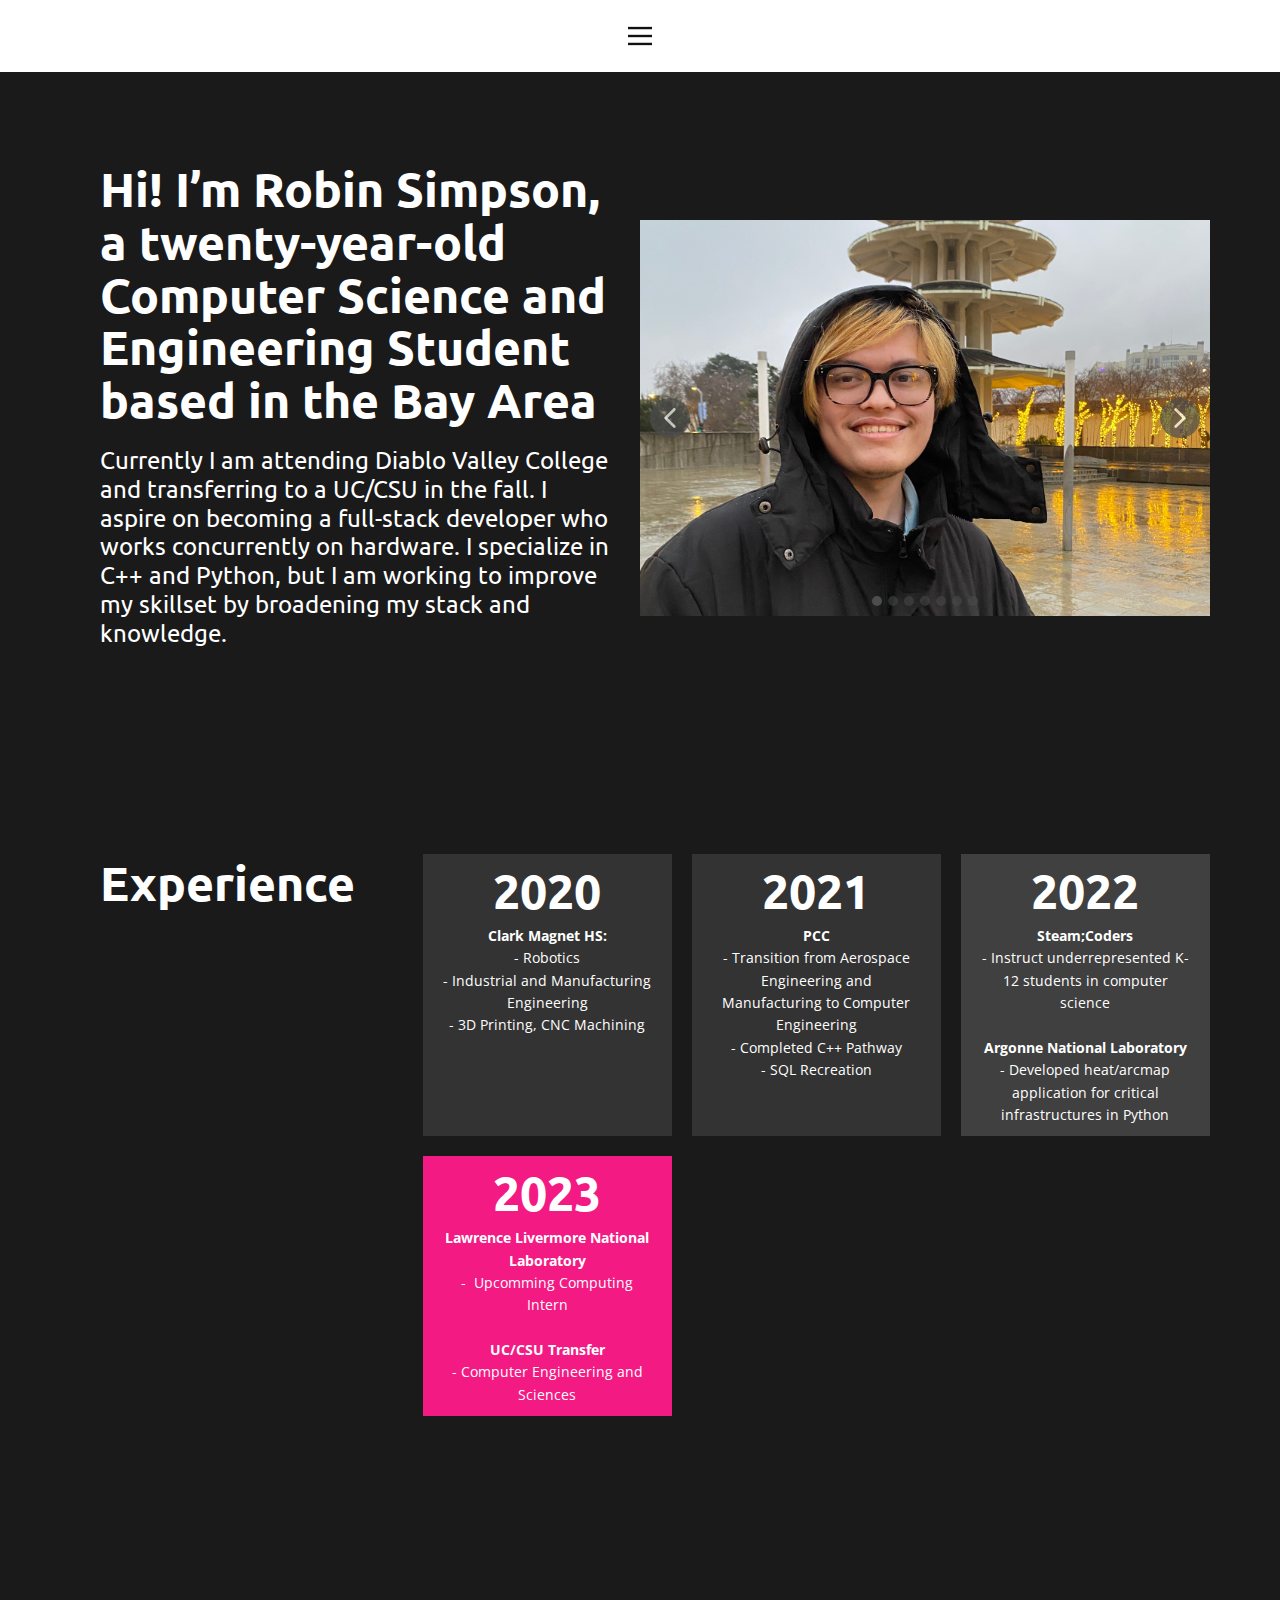
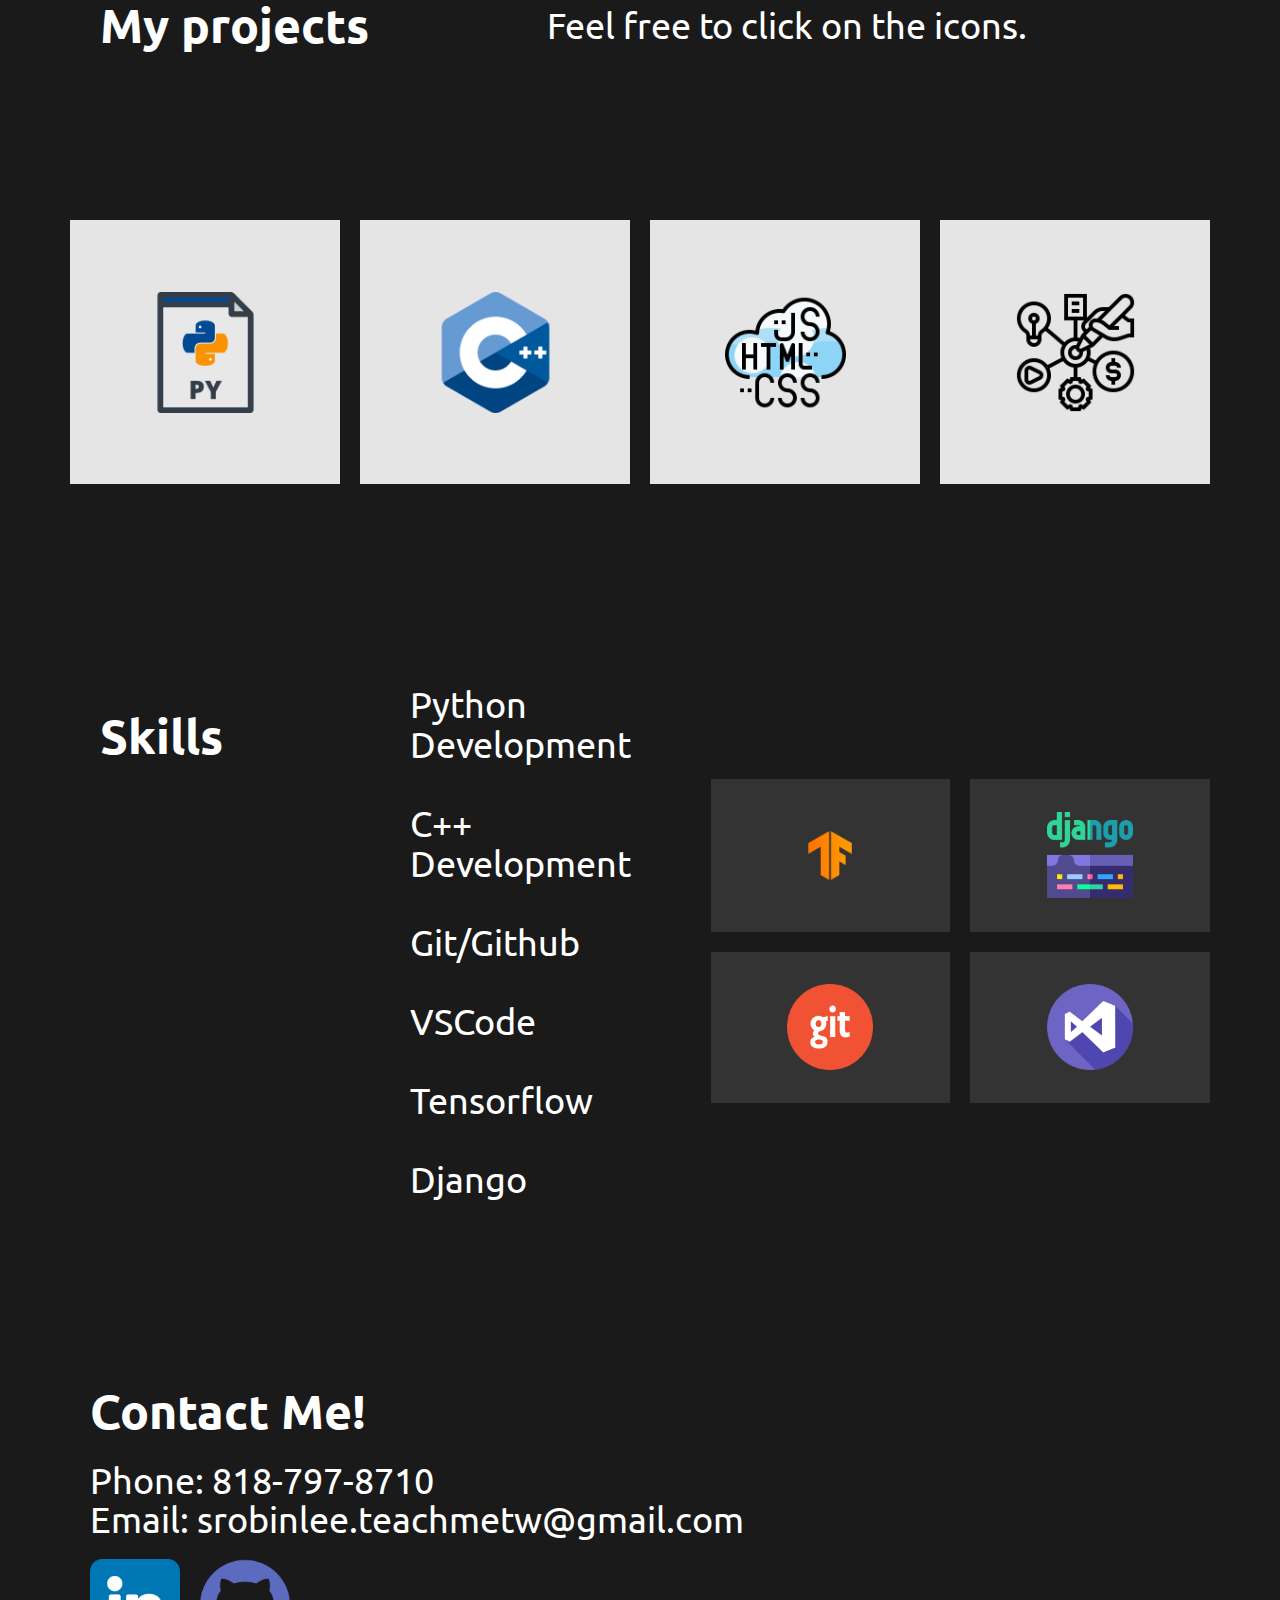
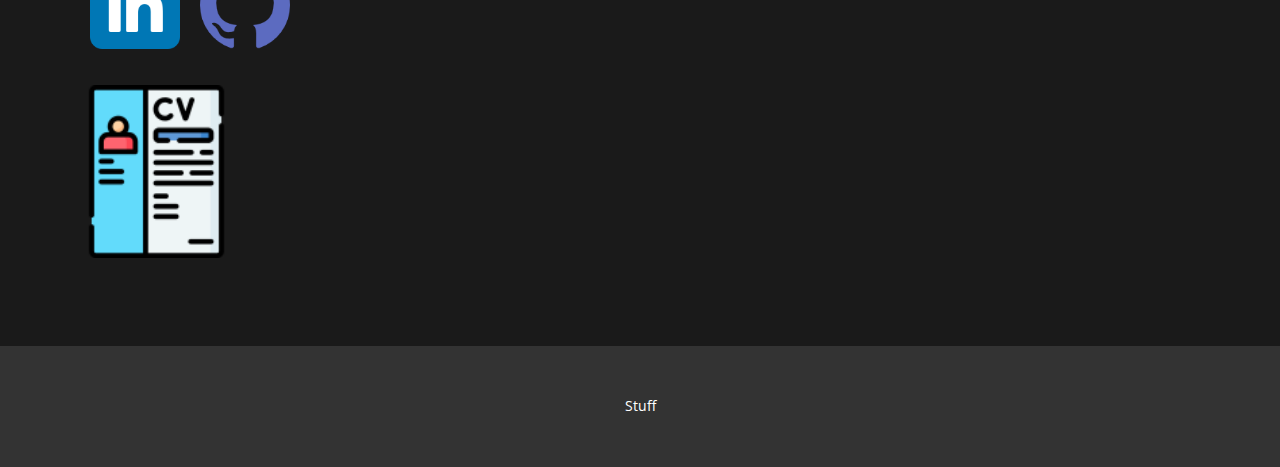
==== commit dfe94ec1: "removed foot" ====
--- a/index.html
+++ b/index.html
@@ -387,18 +387,8 @@
     
     
     <footer class="u-align-center u-clearfix u-footer u-grey-80 u-footer" id="sec-d020"><div class="u-clearfix u-sheet u-sheet-1">
-        <p class="u-small-text u-text u-text-variant u-text-1">Sample text. Click to select the Text Element.</p>
+        <p class="u-small-text u-text u-text-variant u-text-1">Stuff</p>
       </div></footer>
-    <section class="u-backlink u-clearfix u-grey-80">
-      <a class="u-link" href="https://nicepage.com/templates" target="_blank">
-        <span>Free Templates</span>
-      </a>
-      <p class="u-text">
-        <span>created with</span>
-      </p>
-      <a class="u-link" href="https://nicepage.com/website-builder" target="_blank">
-        <span>Best Website Builder</span>
-      </a>. 
-    </section>
+
   
 </body></html>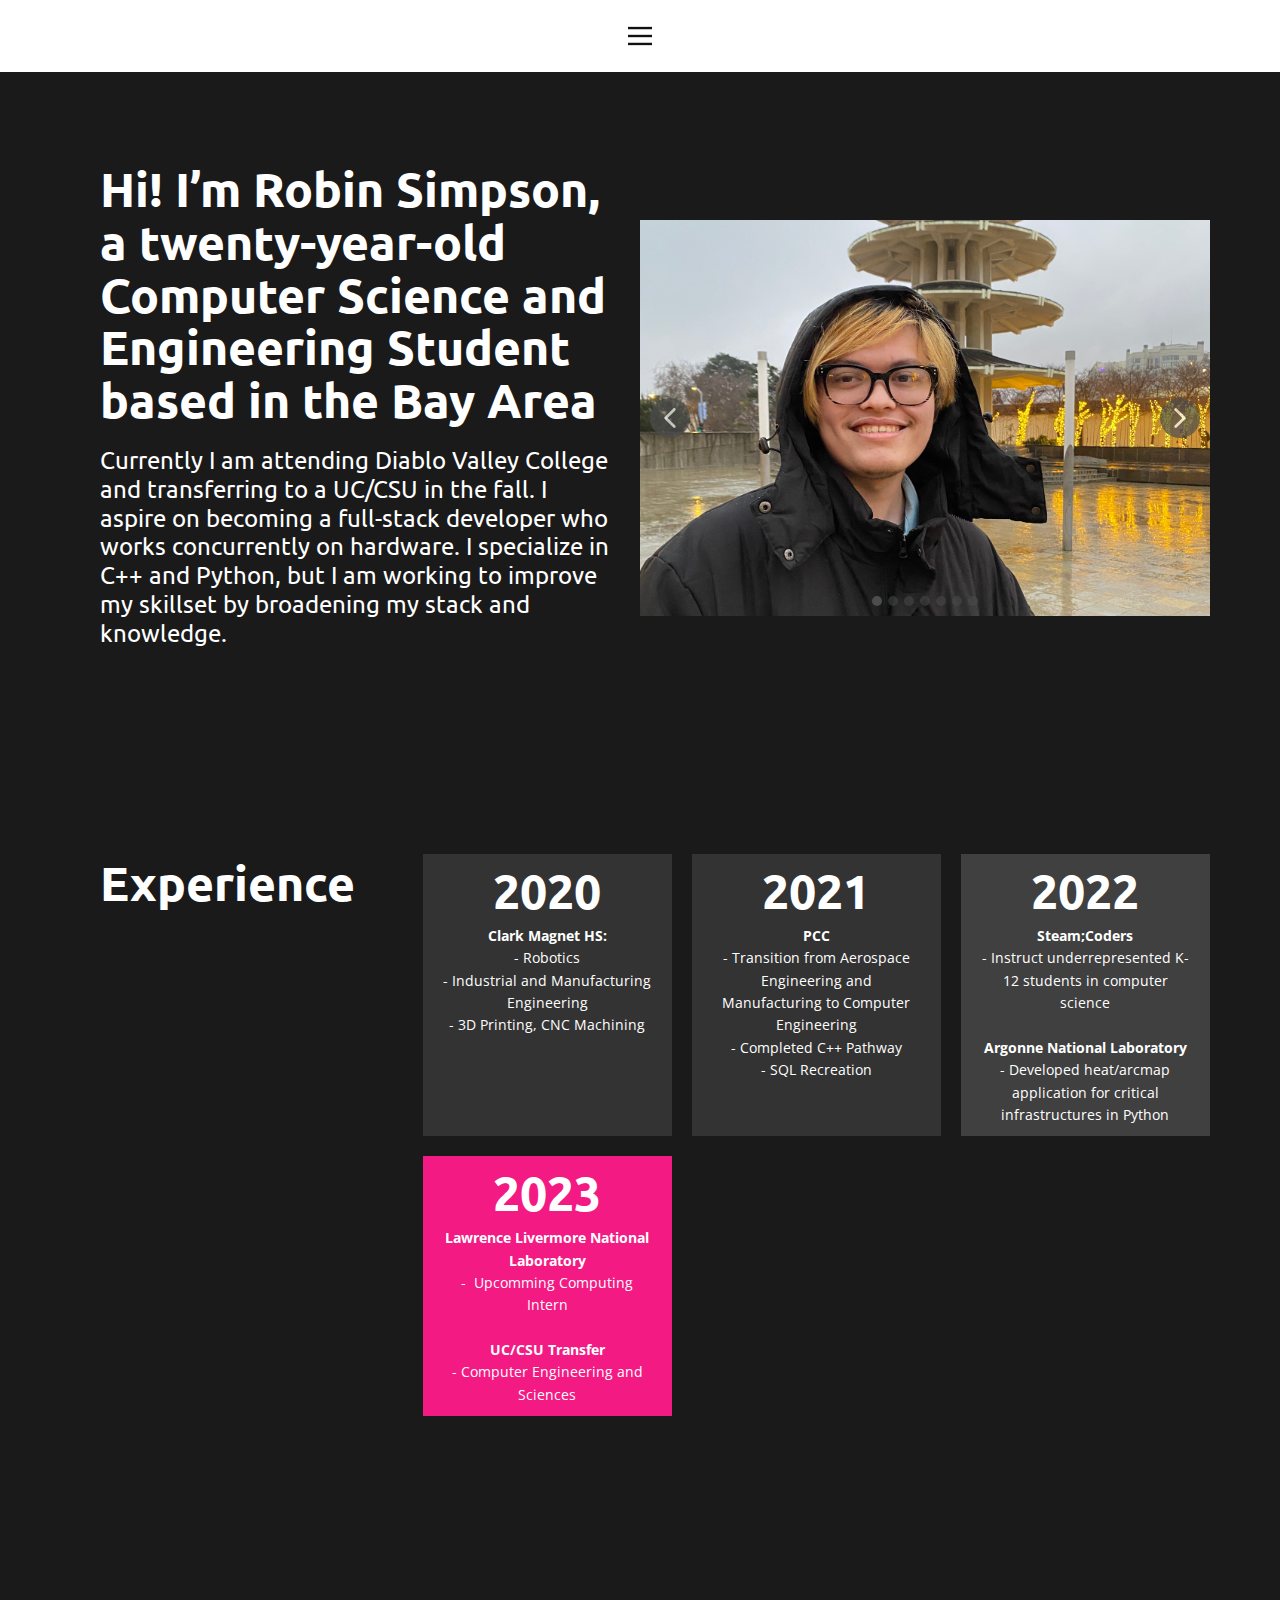
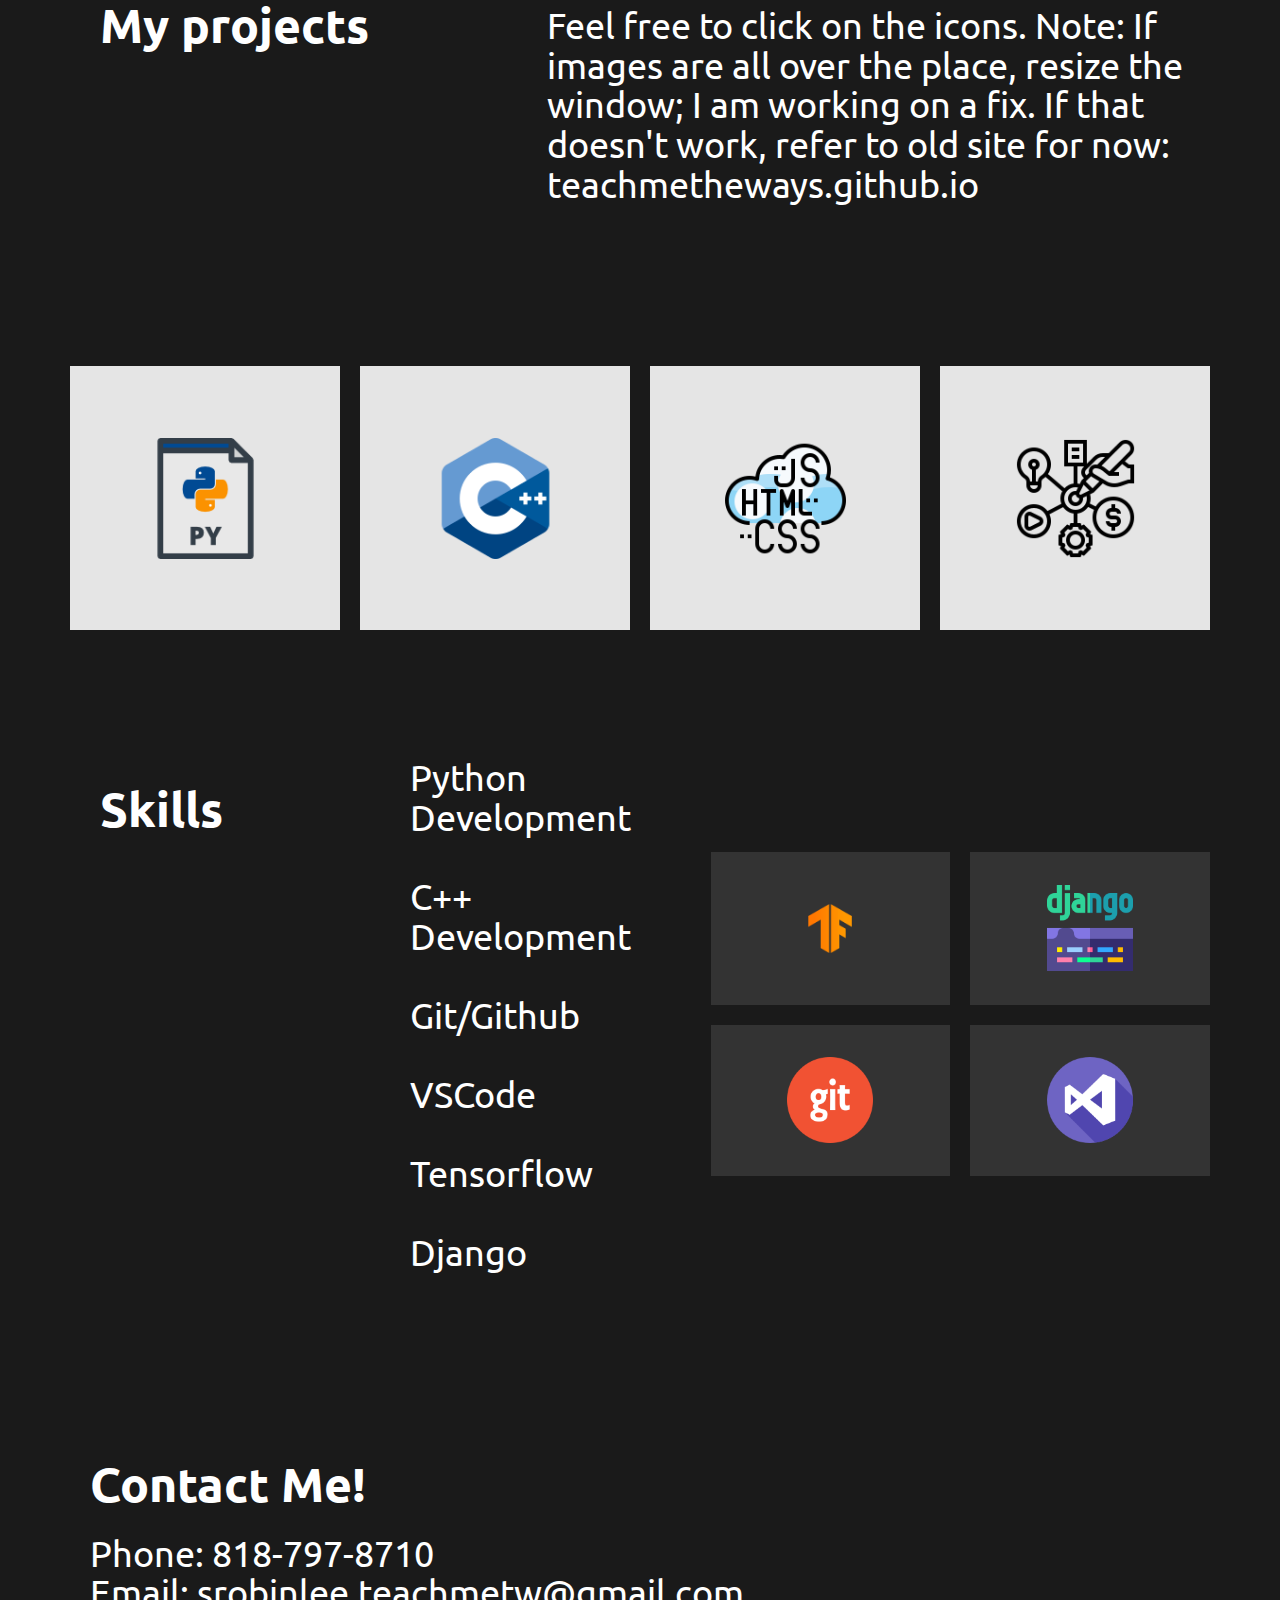
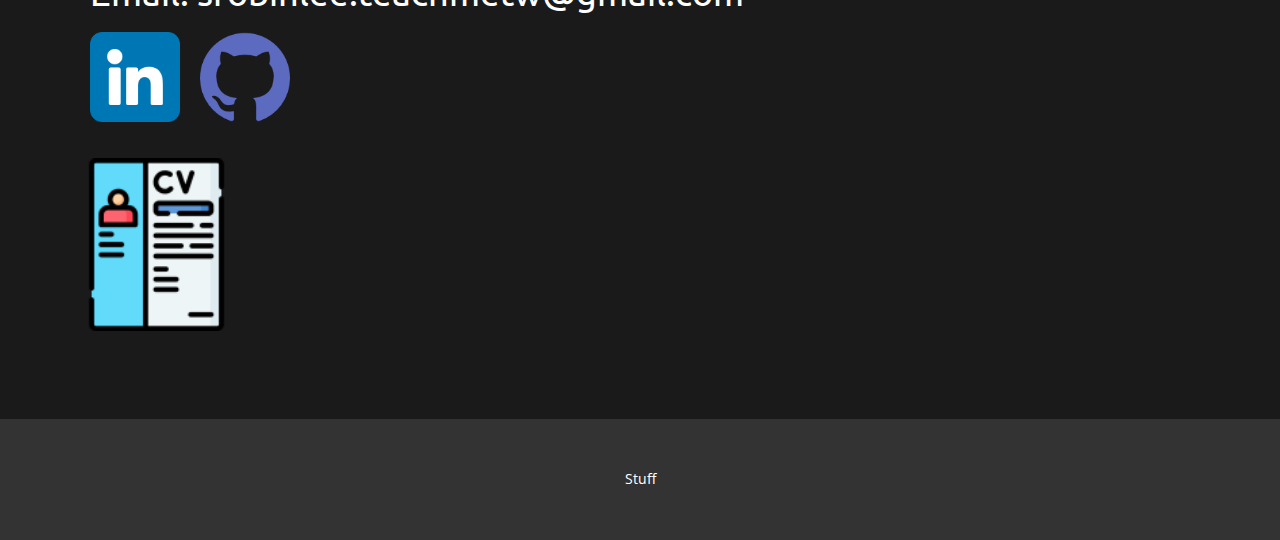
==== commit 76a7e9f8: "forgor" ====
--- a/index.html
+++ b/index.html
@@ -285,7 +285,7 @@
               </div>
               <div class="u-container-style u-layout-cell u-size-36 u-layout-cell-2">
                 <div class="u-container-layout u-container-layout-2">
-                  <h2 class="u-custom-font u-font-ubuntu u-text u-text-default u-text-2"> Feel free to click on the icons.</h2>
+                  <h2 class="u-custom-font u-font-ubuntu u-text u-text-default u-text-2">Feel free to click on the icons. Note: If images are all over the place, resize the window; I am working on a fix. If that doesn't work, refer to old site for now: teachmetheways.github.io </h2>
                 </div>
               </div>
             </div>
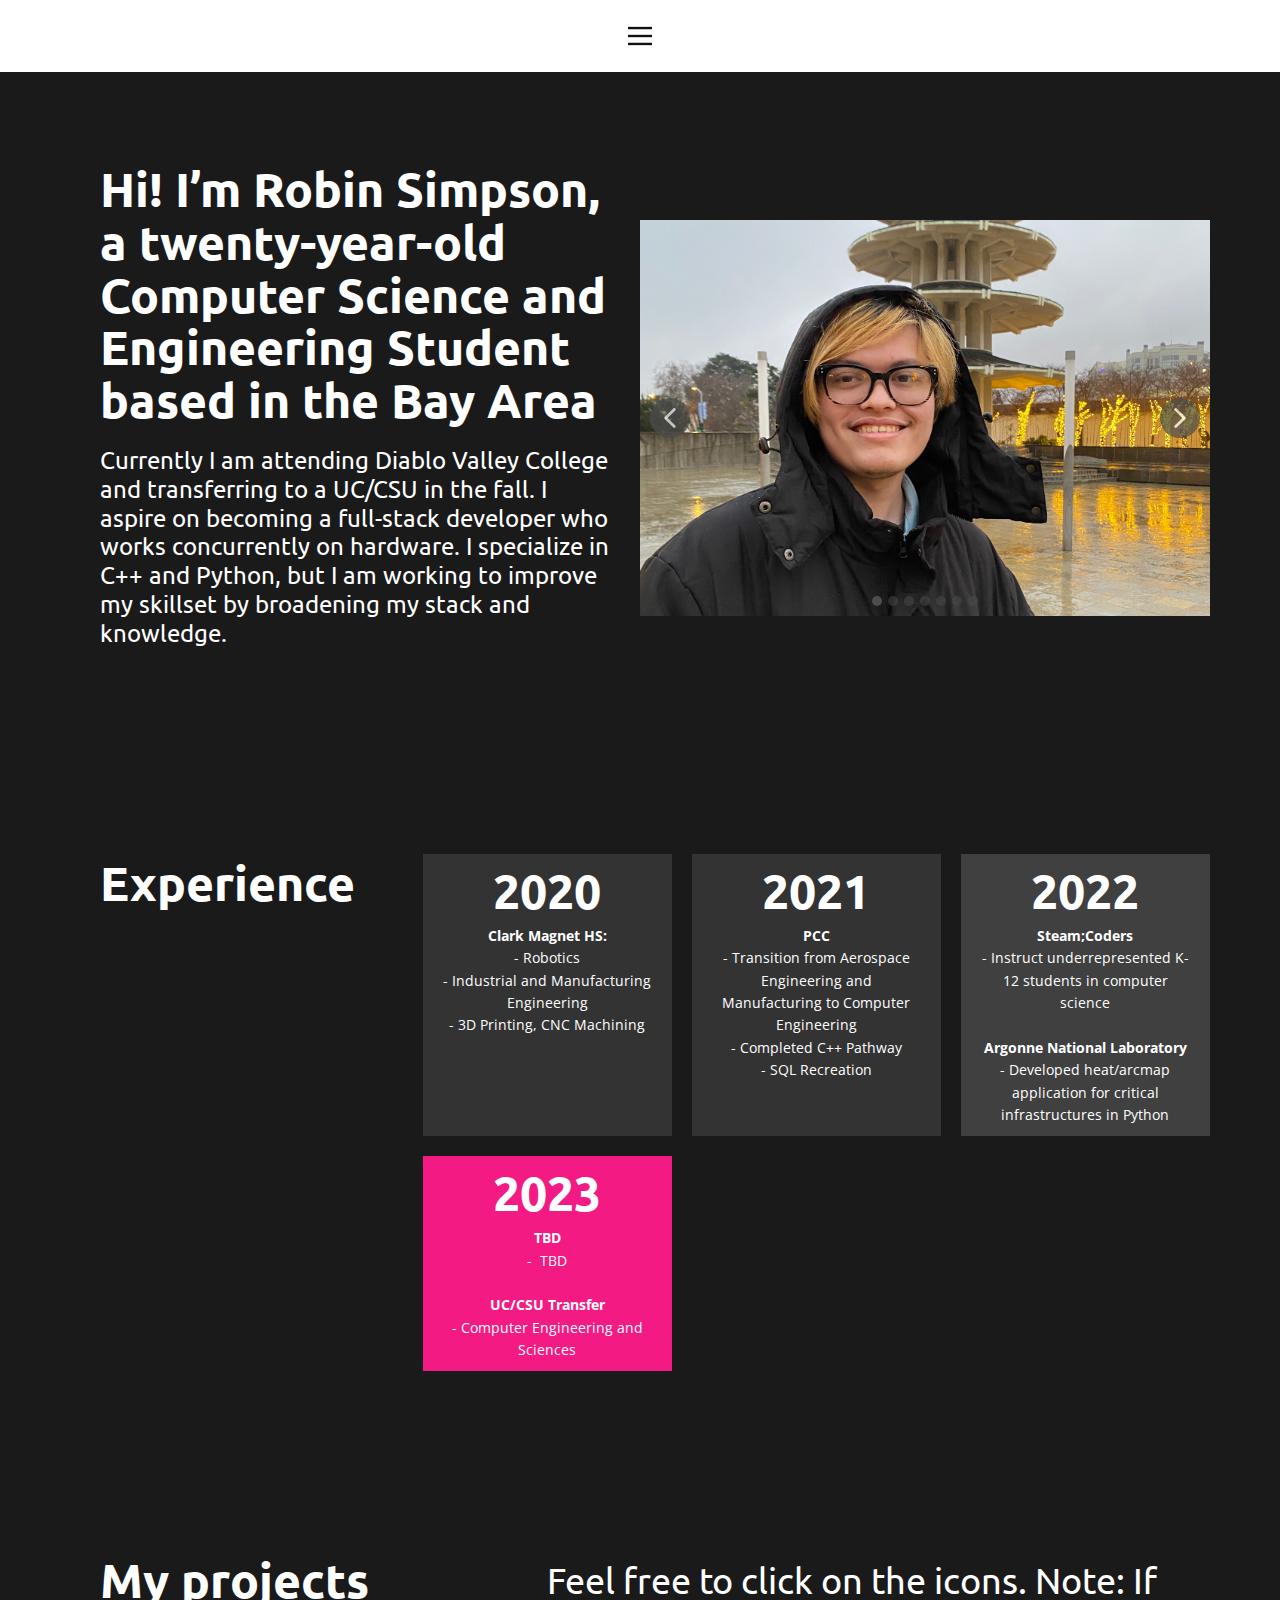
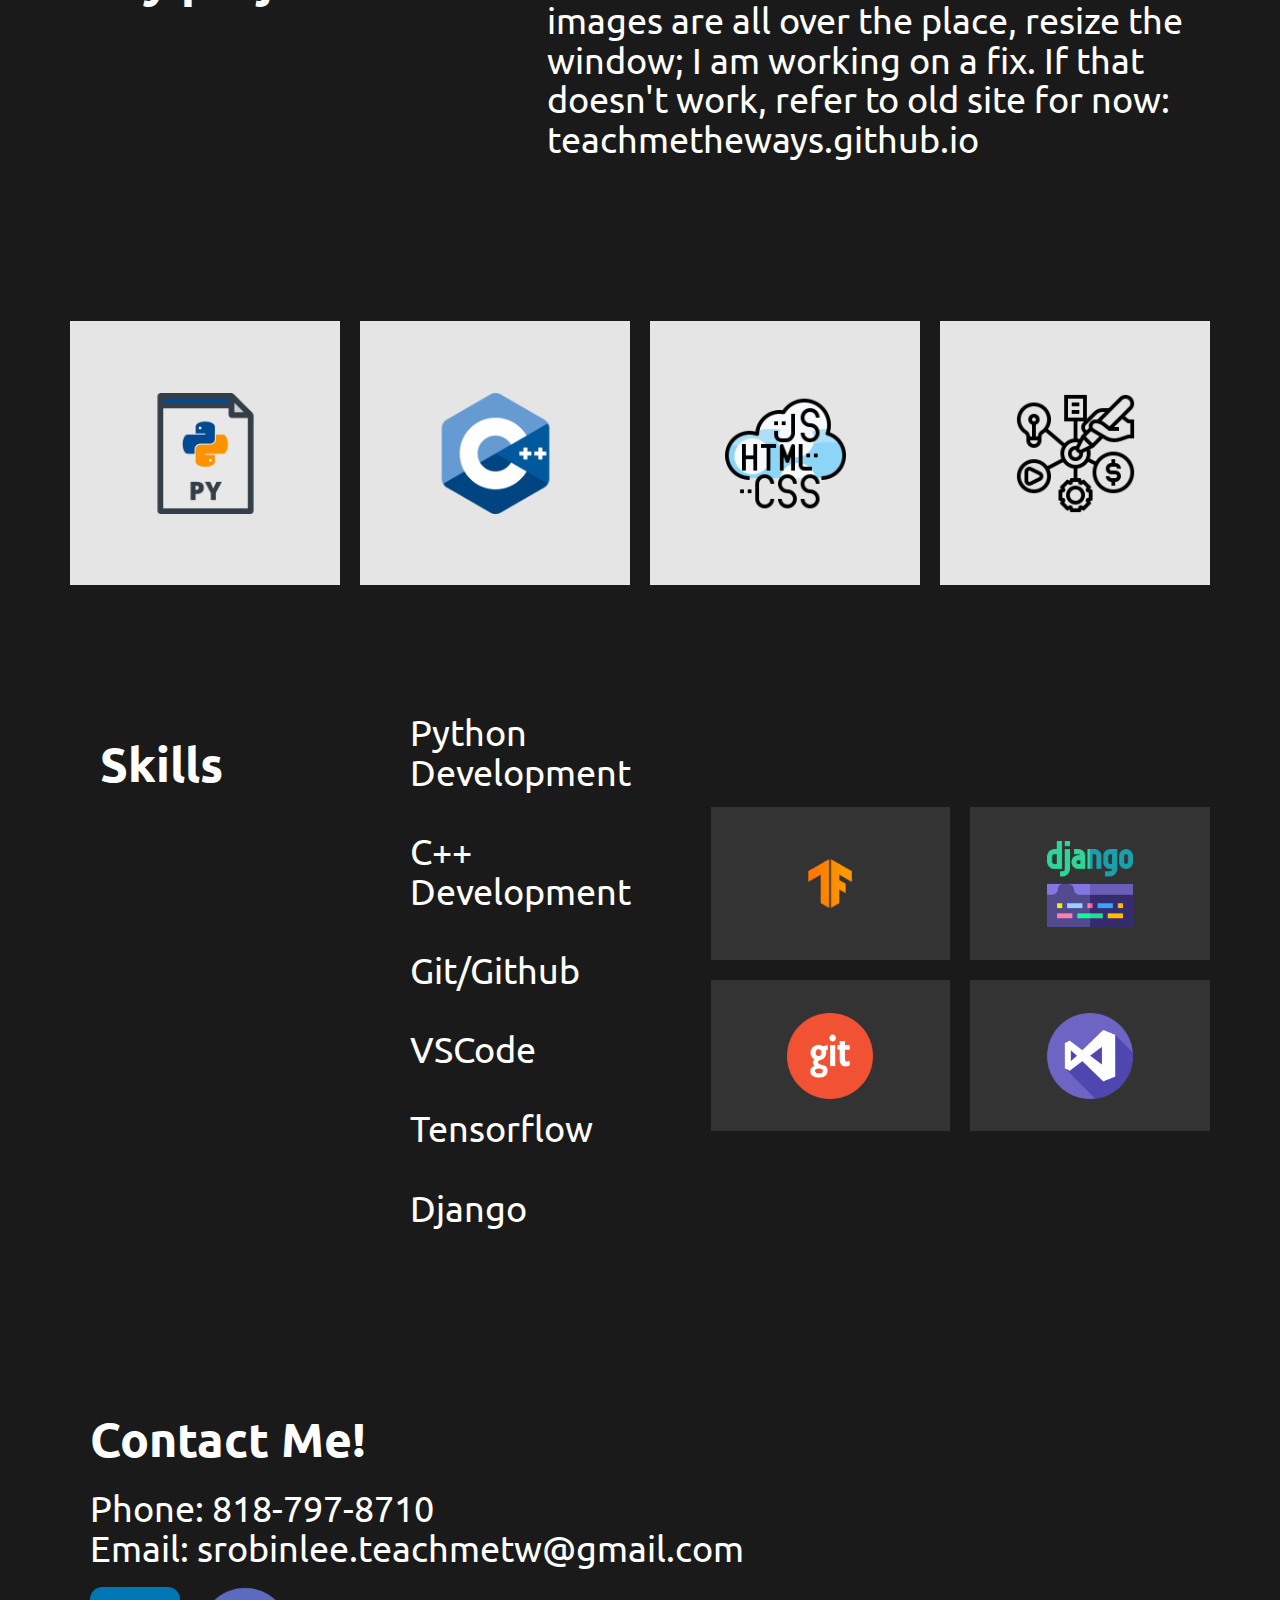
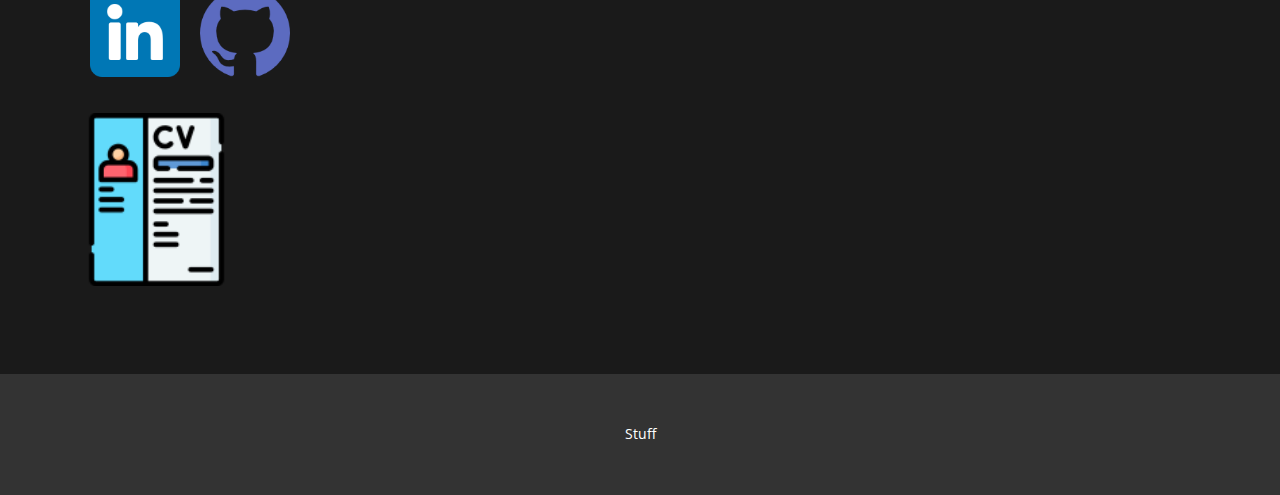
==== commit eead3b81: "Update index.html" ====
--- a/index.html
+++ b/index.html
@@ -255,8 +255,8 @@
                         <div class="u-container-layout u-similar-container u-valign-top u-container-layout-6">
                           <h2 class="u-align-center u-custom-font u-font-ubuntu u-text u-text-default u-text-8">2023</h2>
                           <p class="u-align-center u-text u-text-default u-text-9">
-                            <span style="font-weight: 700;">Lawrence Livermore National Laboratory</span>
-                            <br>-&nbsp;<span style="font-weight: 400;"> Upcomming Computing Intern</span>
+                            <span style="font-weight: 700;">TBD</span>
+                            <br>-&nbsp;<span style="font-weight: 400;"> TBD</span>
                             <br>
                             <br>
                             <span style="font-weight: 700;">UC/CSU Transfer</span>
@@ -391,4 +391,4 @@
       </div></footer>
 
   
-</body></html>+</body></html>
